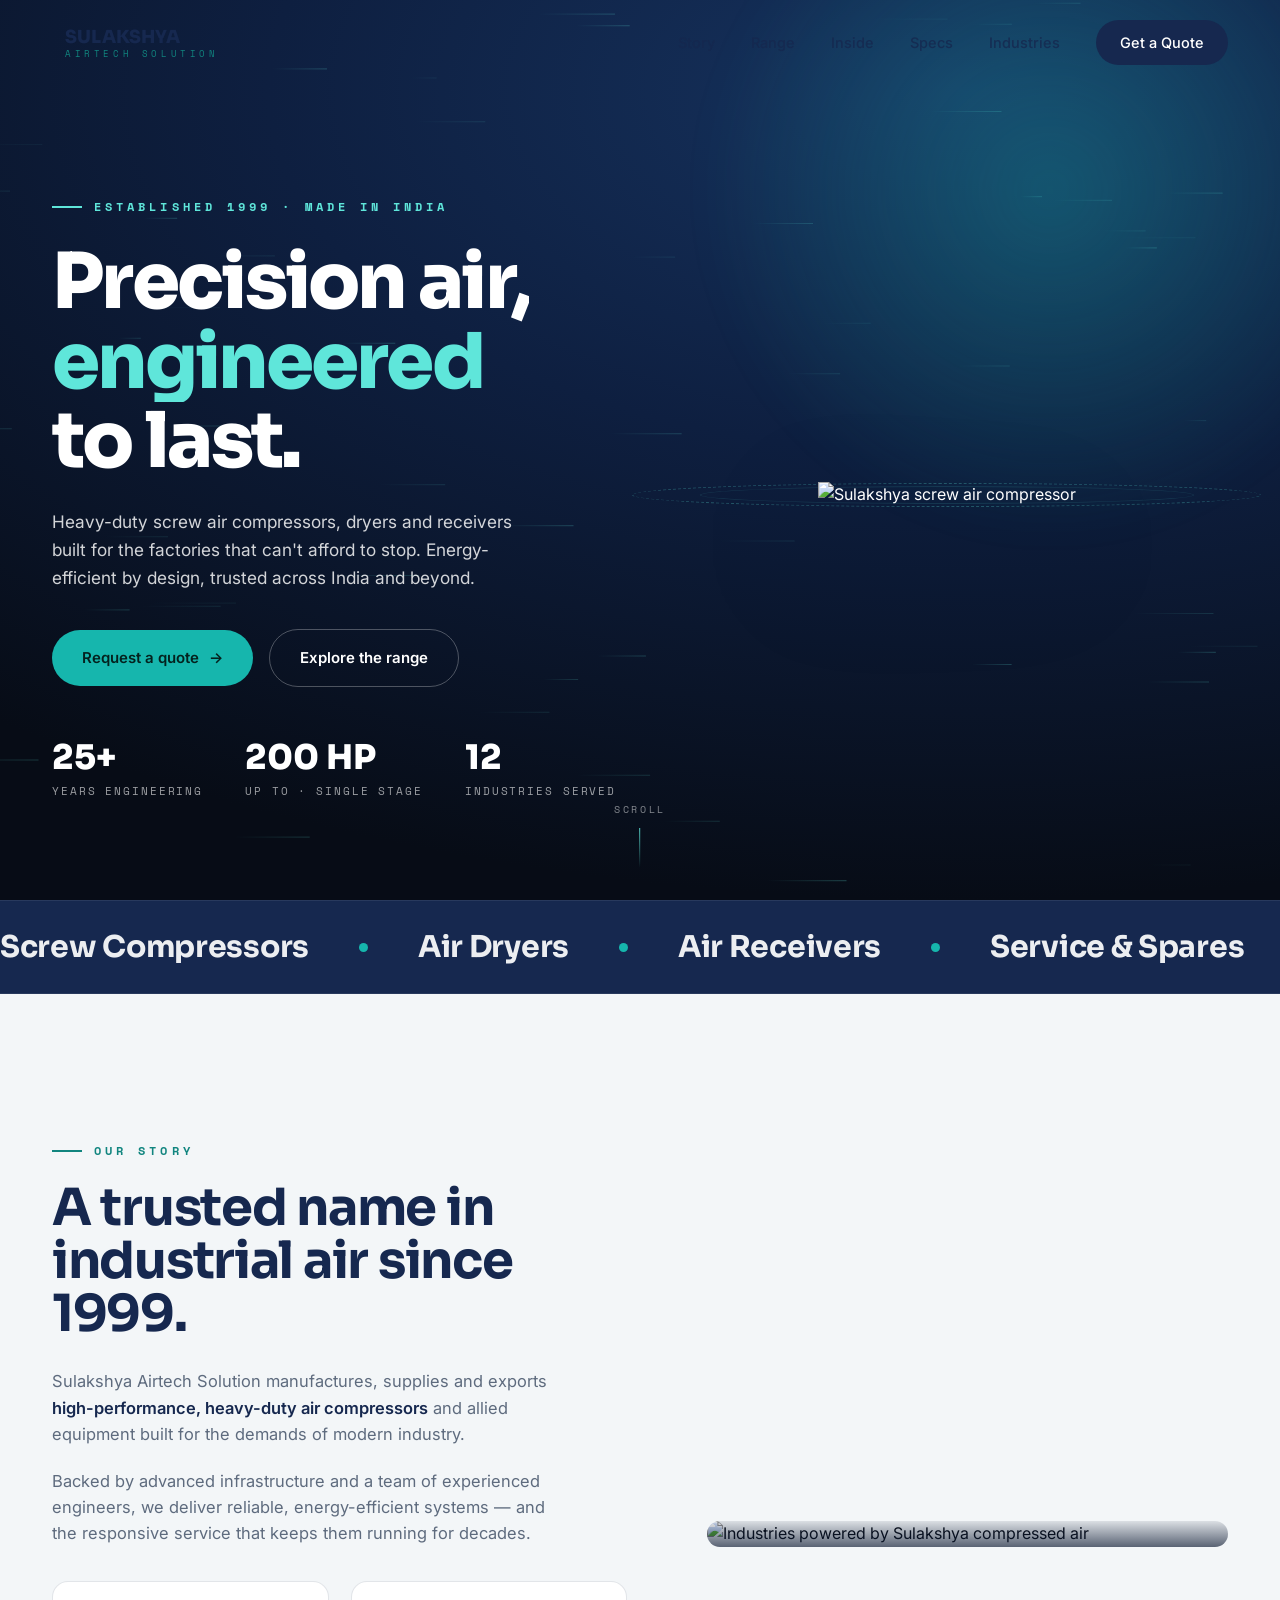
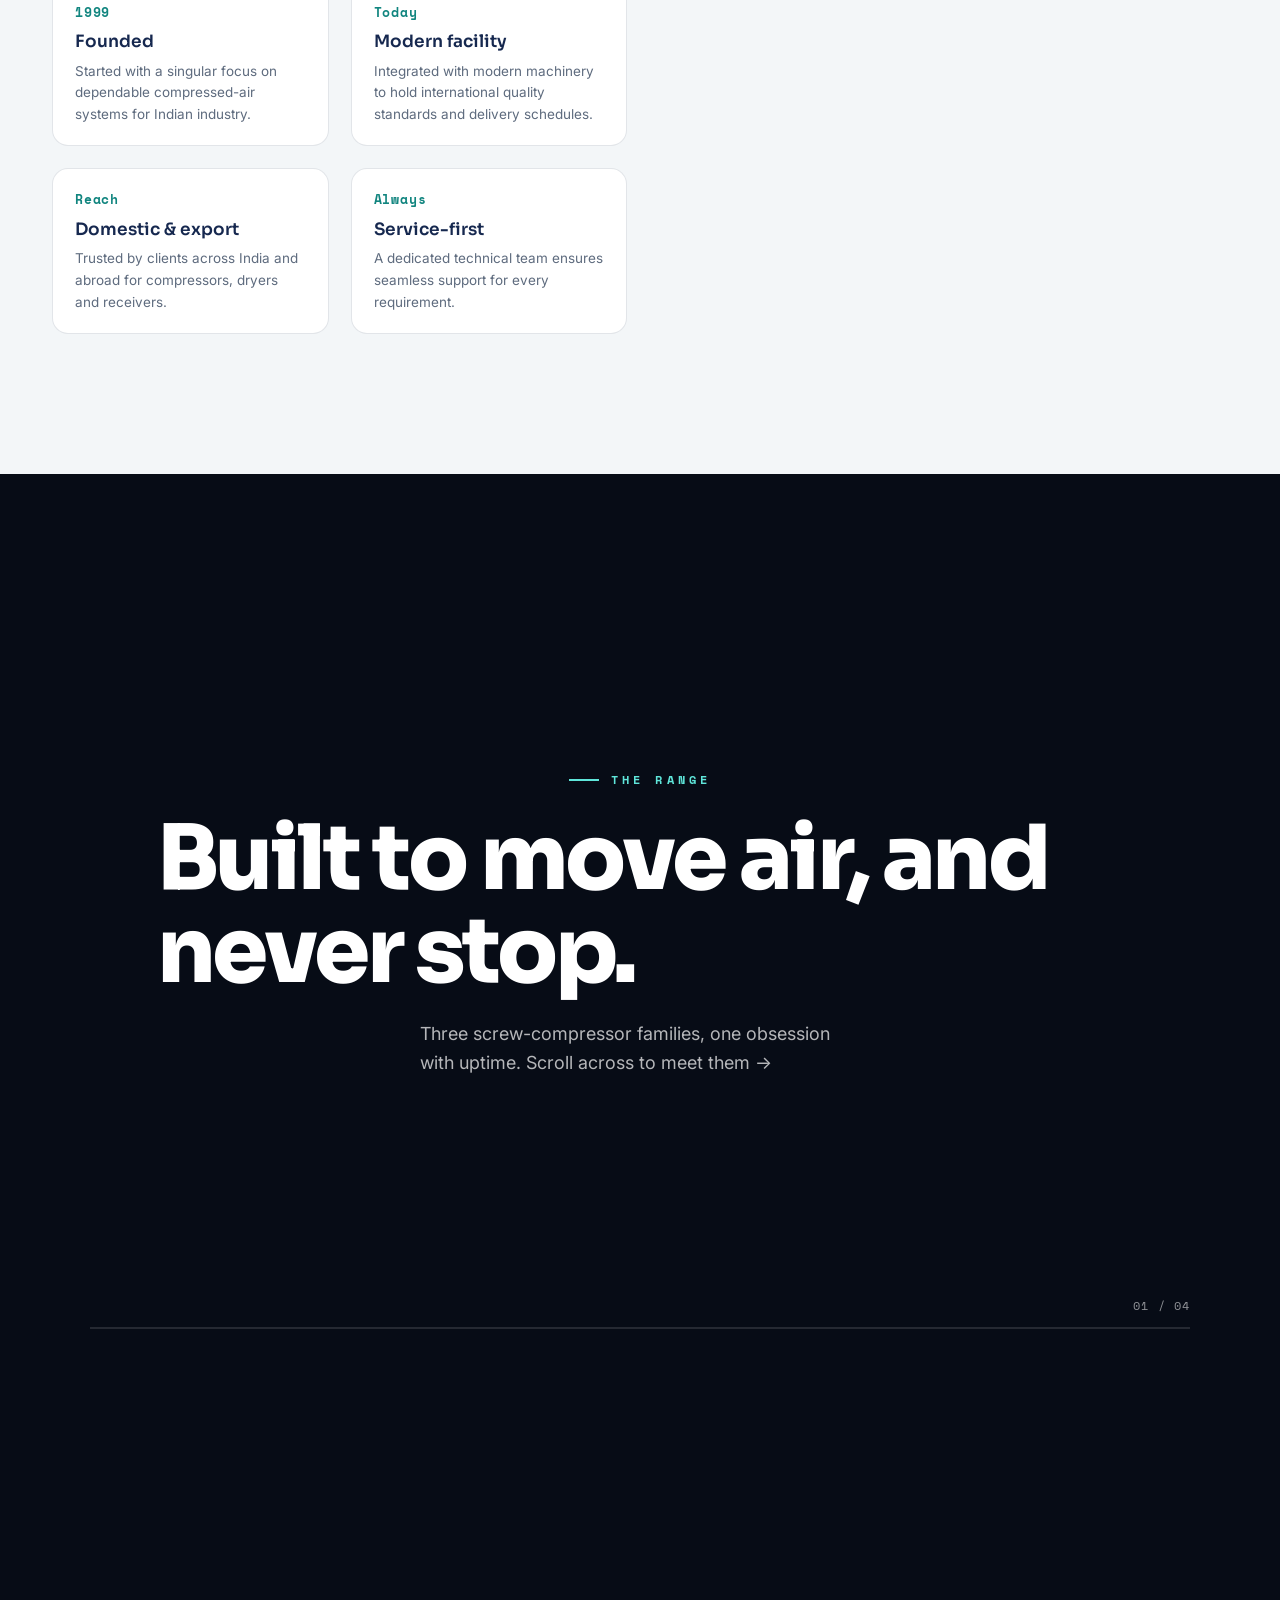
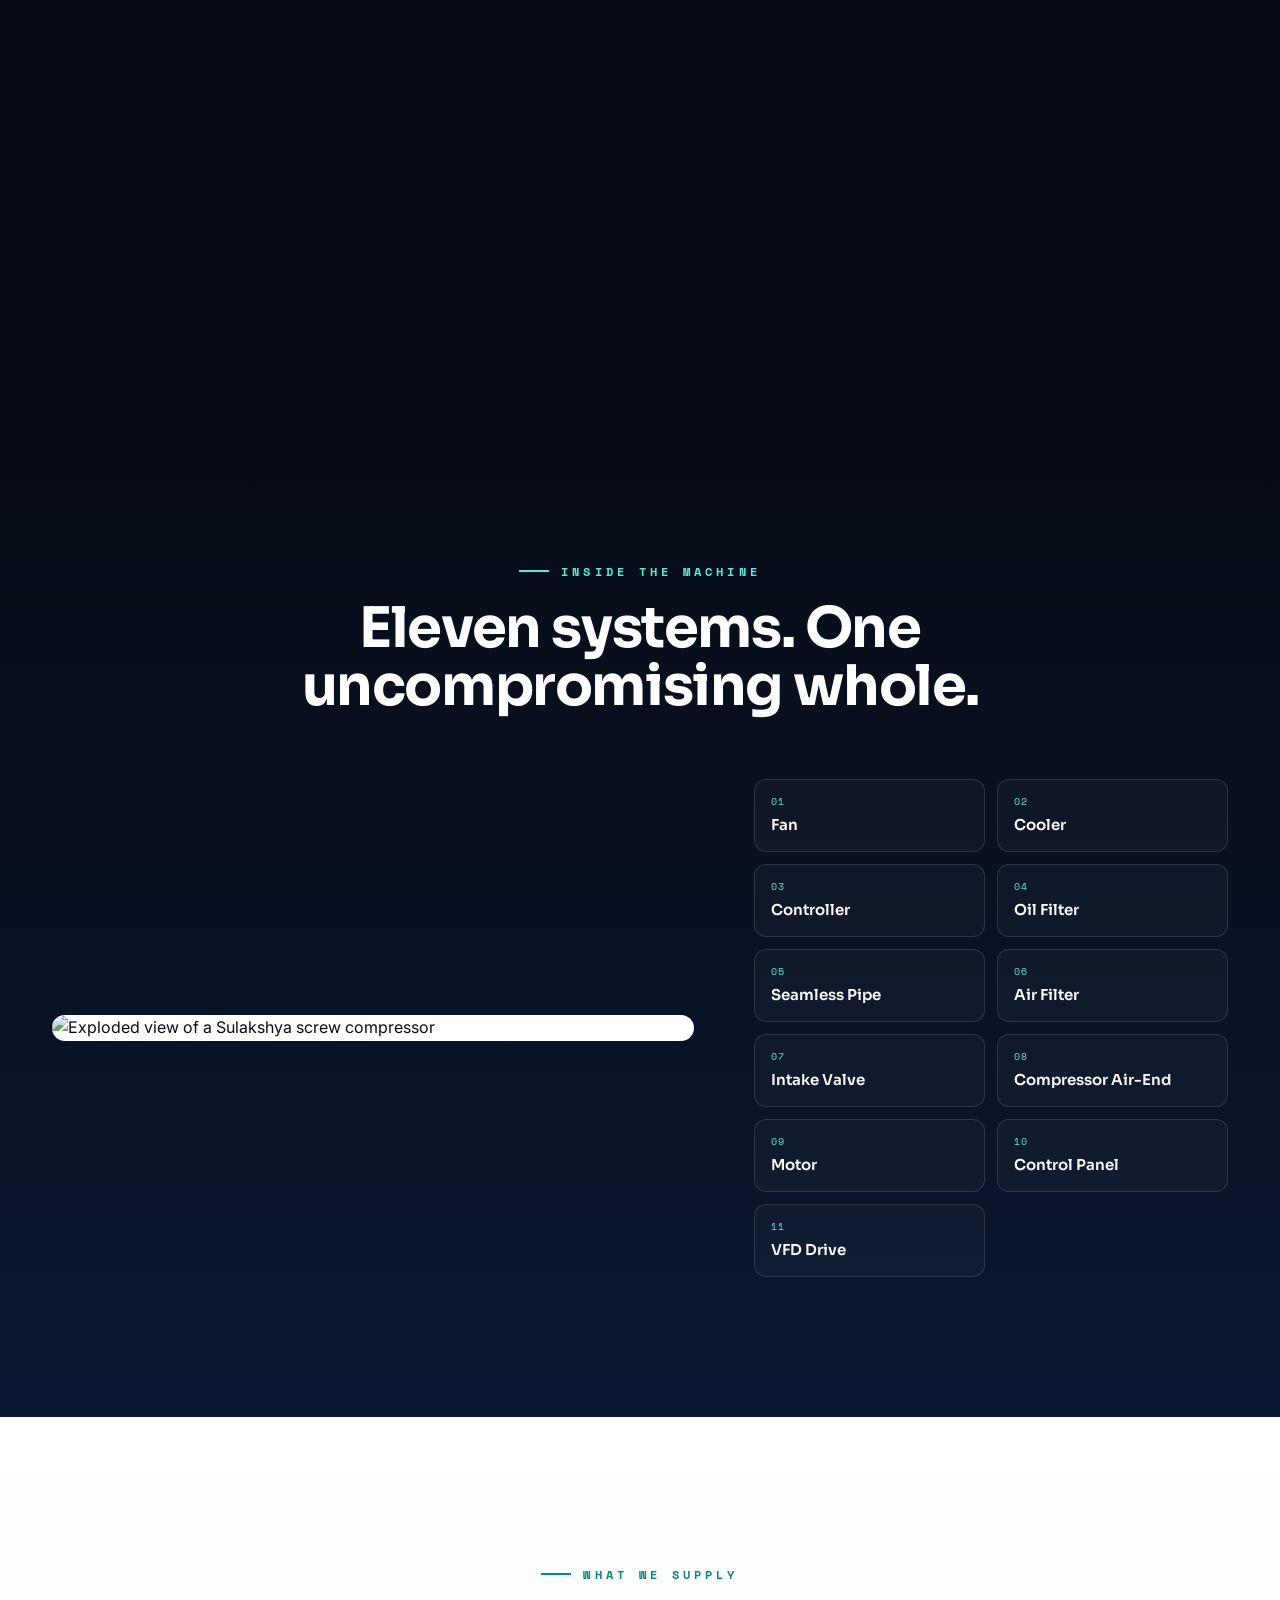
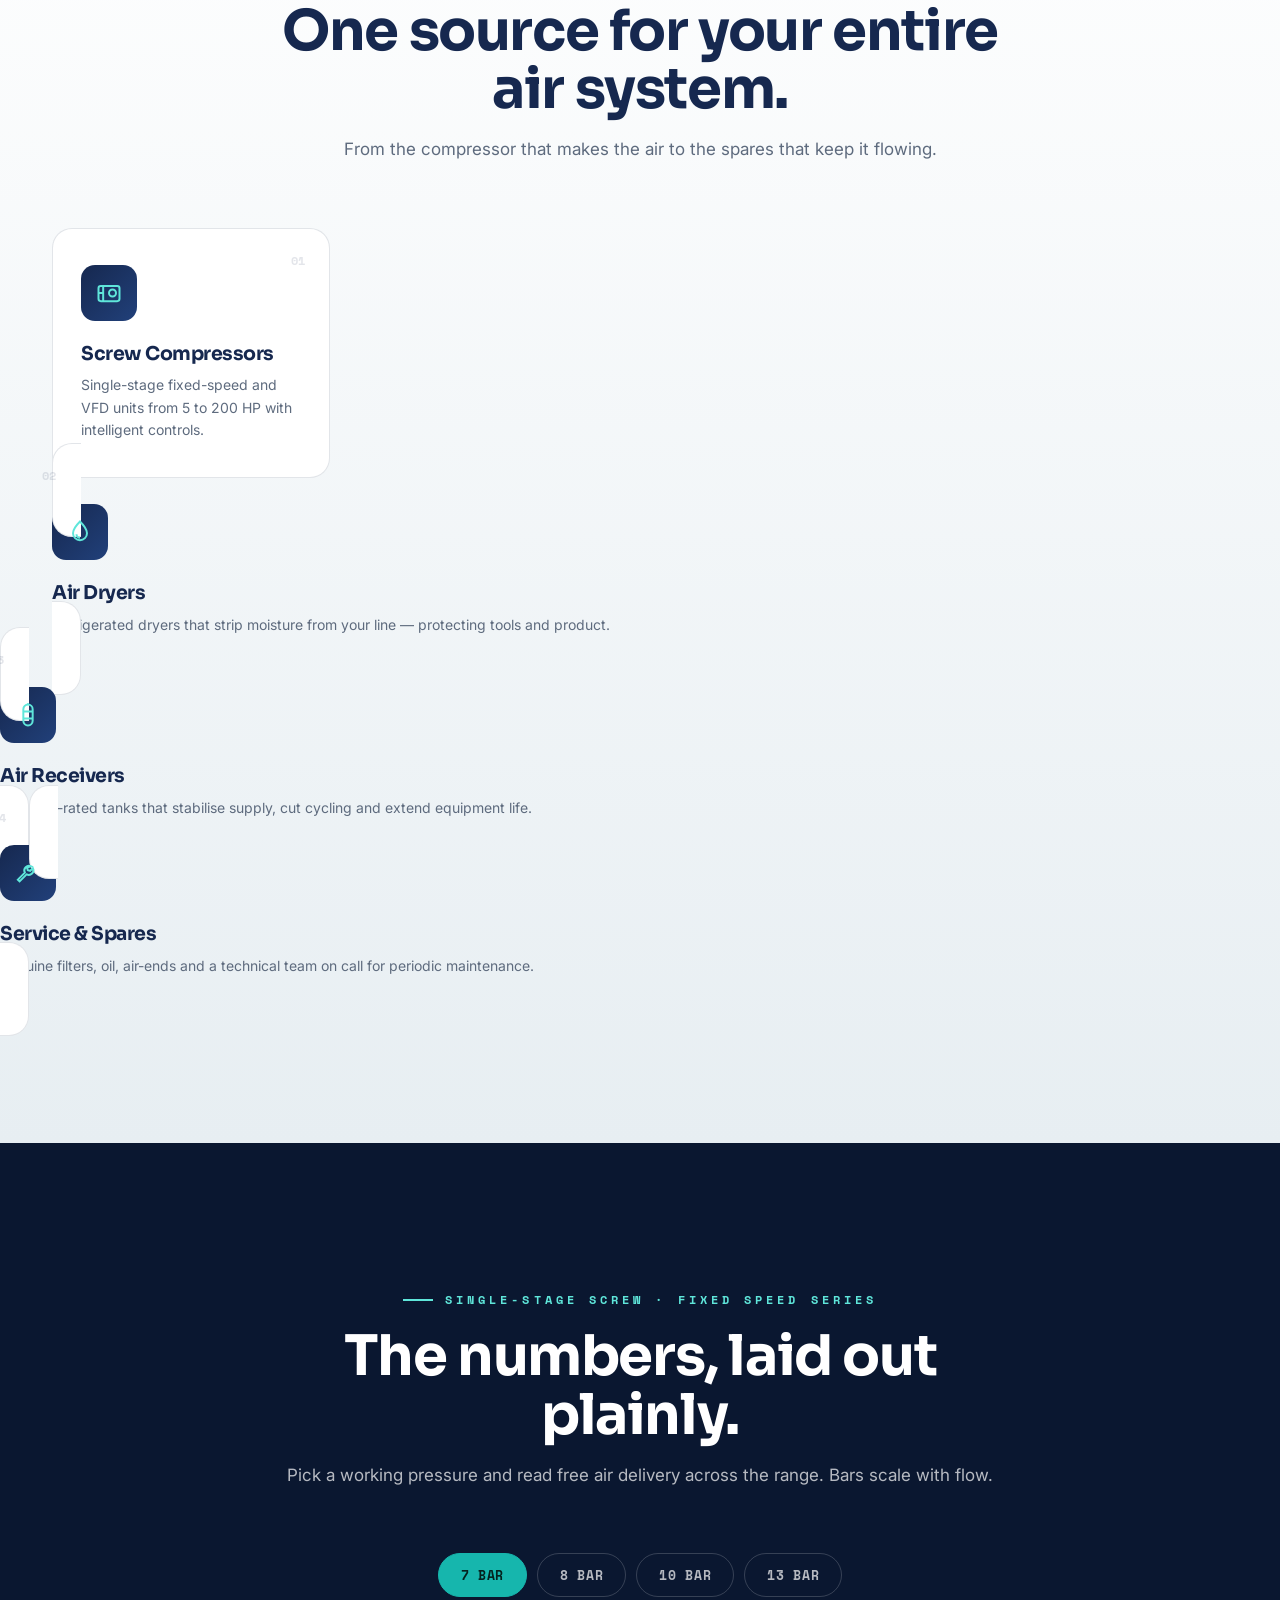
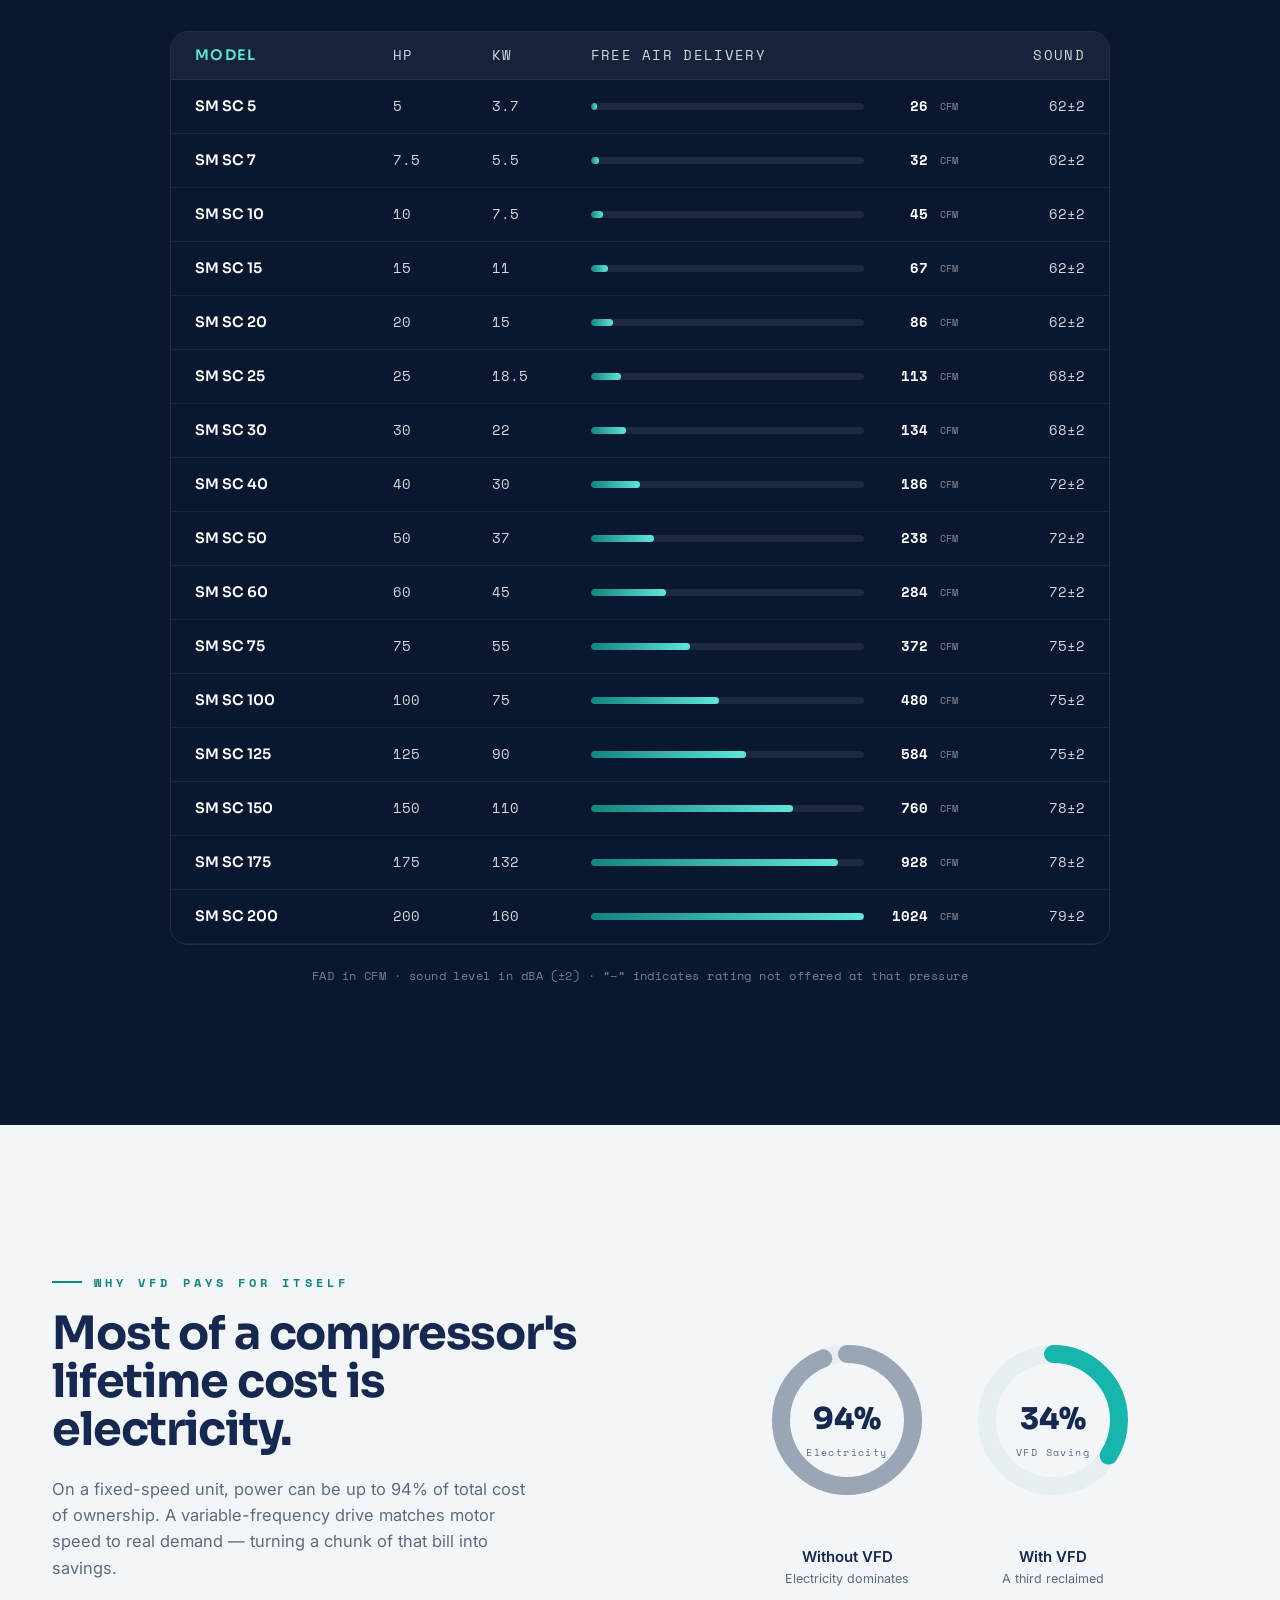
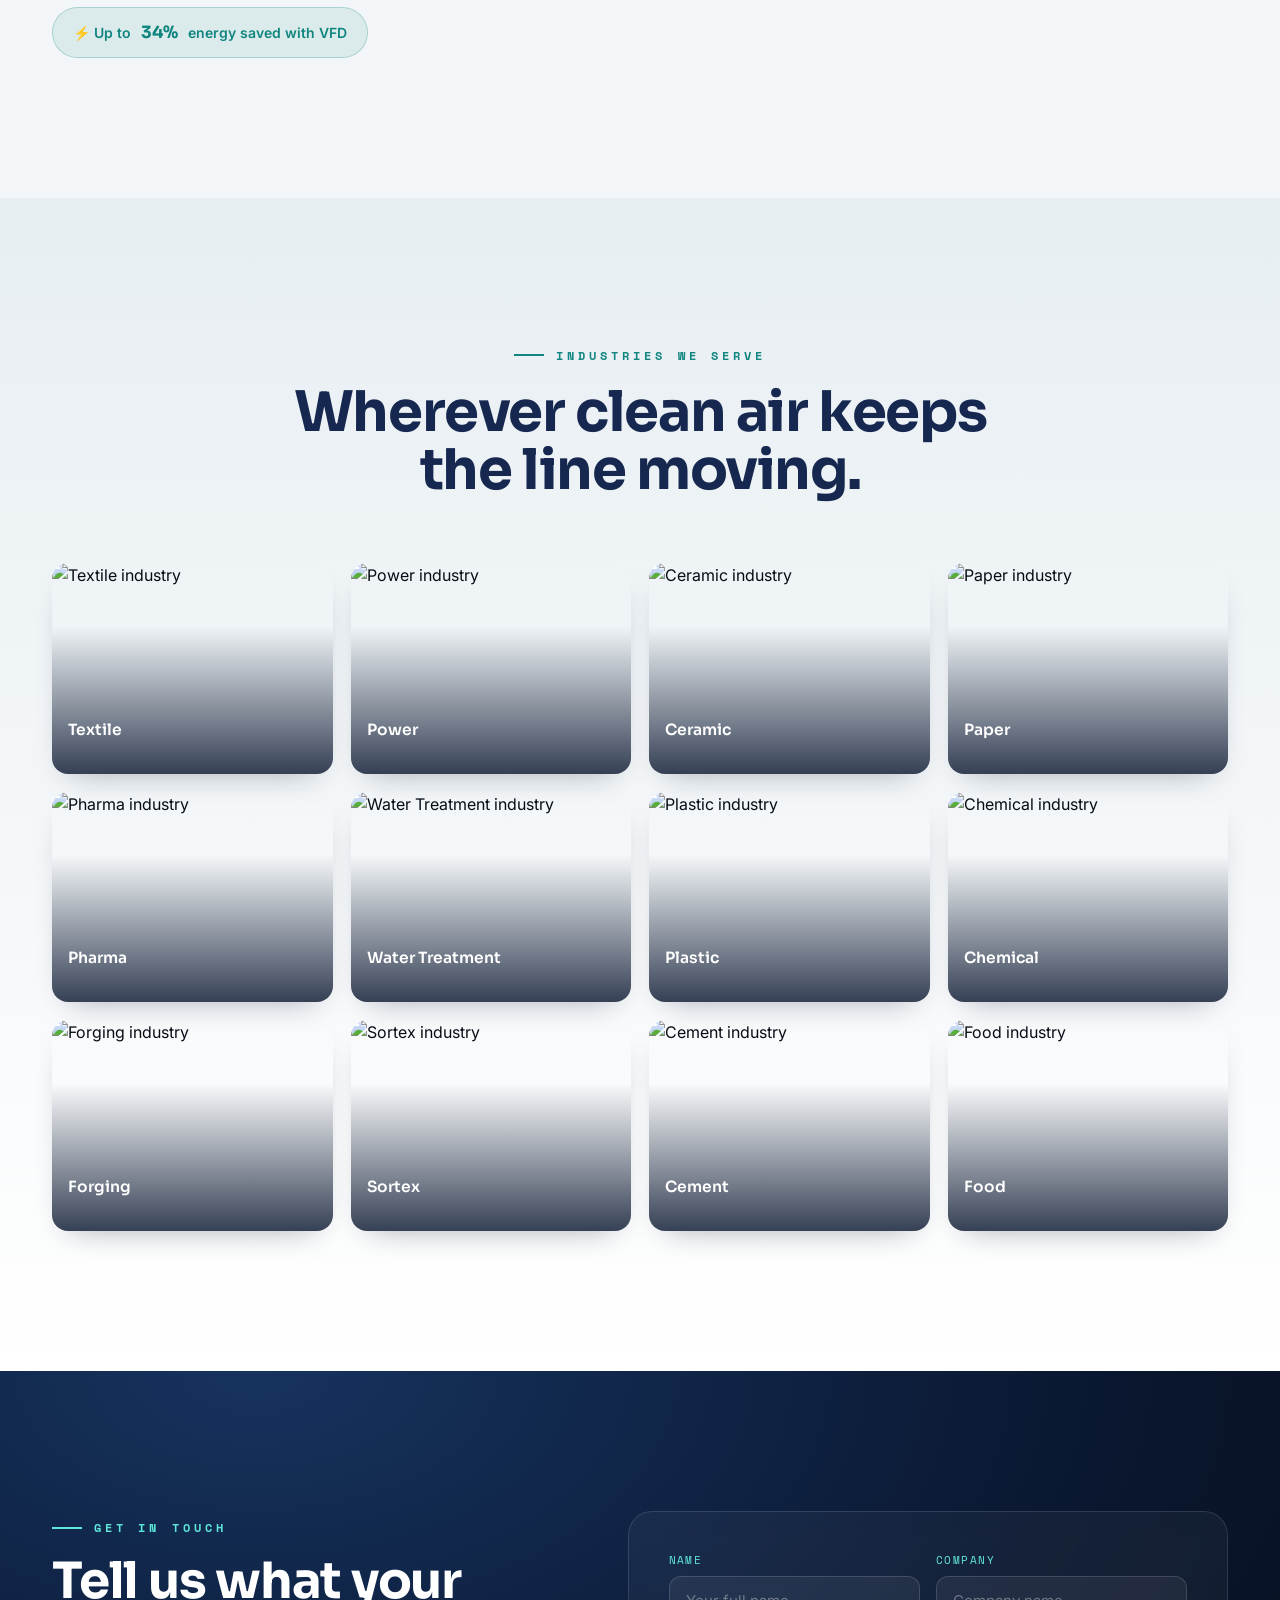
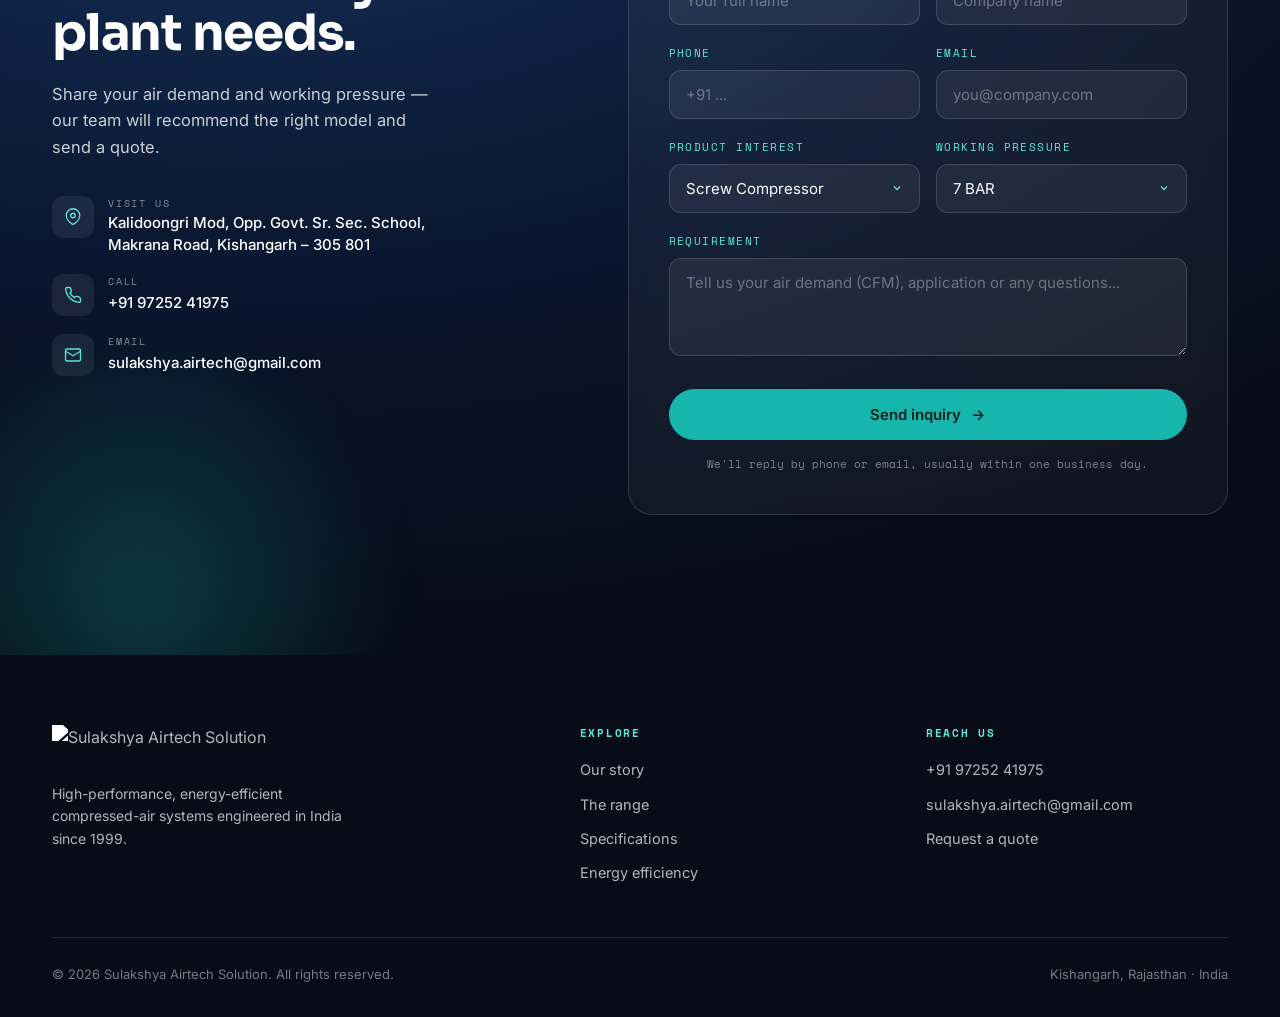
==== index.html @ 59eeef6e "Add files via upload" ====
<!DOCTYPE html>
<html lang="en">
<head>
<meta charset="UTF-8">
<meta name="viewport" content="width=device-width, initial-scale=1.0">
<title>Screw Air Compressors, Air Dryers & Receivers | Sulakshya Airtech Solution (Since 1999)</title>
<meta name="description" content="Heavy-duty screw air compressors, air dryers, air receivers, service & spares. Energy-efficient industrial air systems engineered in India since 1999.">
<link rel="icon" type="image/png" href="assets/favicon.png">
<link rel="preconnect" href="https://fonts.googleapis.com">
<link rel="preconnect" href="https://fonts.gstatic.com" crossorigin>
<link href="https://fonts.googleapis.com/css2?family=Sora:wght@400;500;600;700;800&family=Inter:wght@400;500;600&family=Space+Mono:wght@400;700&display=swap" rel="stylesheet">
<link rel="stylesheet" href="styles.css">
<meta name="keywords" content="screw air compressor, air dryer, air receiver, compressor service and spares, industrial air compressor manufacturer, VFD screw compressor, Kishangarh, Rajasthan, India">
<meta name="author" content="Sulakshya Airtech Solution">
<meta name="robots" content="index, follow">
<link rel="canonical" href="https://www.sulakshya.com/">
<meta property="og:type" content="website">
<meta property="og:site_name" content="Sulakshya Airtech Solution">
<meta property="og:title" content="Sulakshya Airtech Solution — Screw Compressors, Air Dryers & Receivers">
<meta property="og:description" content="Heavy-duty screw air compressors, air dryers, air receivers, service & spares. Energy-efficient industrial air systems engineered in India since 1999.">
<meta property="og:url" content="https://www.sulakshya.com/">
<meta property="og:image" content="https://www.sulakshya.com/assets/og-cover.jpg">
<meta name="twitter:card" content="summary_large_image">
<meta name="twitter:title" content="Sulakshya Airtech Solution — Screw Compressors, Air Dryers & Receivers">
<meta name="twitter:description" content="Energy-efficient industrial air systems engineered in India since 1999.">
<meta name="twitter:image" content="https://www.sulakshya.com/assets/og-cover.jpg">
<script type="application/ld+json">
{"@context":"https://schema.org","@graph":[
{"@type":"Organization","@id":"https://www.sulakshya.com/#org","name":"Sulakshya Airtech Solution","url":"https://www.sulakshya.com/","logo":"https://www.sulakshya.com/assets/logo-full.png","email":"sulakshya.airtech@gmail.com","telephone":"+91-97252-41975","foundingDate":"1999","areaServed":"IN"},
{"@type":"LocalBusiness","@id":"https://www.sulakshya.com/#local","name":"Sulakshya Airtech Solution","image":"https://www.sulakshya.com/assets/og-cover.jpg","url":"https://www.sulakshya.com/","telephone":"+91-97252-41975","email":"sulakshya.airtech@gmail.com","priceRange":"$$","address":{"@type":"PostalAddress","streetAddress":"Kalidoongri Mod, Opp. Govt. Sr. Sec. School, Makrana Road","addressLocality":"Kishangarh","addressRegion":"Rajasthan","postalCode":"305801","addressCountry":"IN"}},
{"@type":"WebSite","@id":"https://www.sulakshya.com/#site","url":"https://www.sulakshya.com/","name":"Sulakshya Airtech Solution","publisher":{"@id":"https://www.sulakshya.com/#org"}}
]}
</script>
</head>
<body>

<!-- LOADER -->
<div id="loader"><img src="assets/logo-full.png" alt="Sulakshya Airtech Solution"><div class="load-bar"><i></i></div></div>

<div class="progress" id="progress"></div>

<!-- NAV -->
<header class="nav" id="nav">
  <div class="wrap nav-inner">
    <a href="#top" class="brand" data-link aria-label="Sulakshya Airtech home">
      <img src="assets/logo-mark.png" alt="">
      <span class="txt">SULAKSHYA<span>AIRTECH&nbsp;SOLUTION</span></span>
    </a>
    <nav class="links" id="navLinks">
      <a data-link href="#story">Story</a>
      <a data-link href="#range">Range</a>
      <a data-link href="#anatomy">Inside</a>
      <a data-link href="#specs">Specs</a>
      <a data-link href="#industries">Industries</a>
      <a data-link href="#inquiry" class="nav-cta">Get a Quote</a>
    </nav>
    <button class="menu-btn" id="menuBtn" aria-label="Menu"><span></span><span></span><span></span></button>
  </div>
</header>

<!-- HERO -->
<section class="hero" id="top">
  <canvas id="airflow" aria-hidden="true"></canvas>
  <div class="hero-glow" aria-hidden="true"></div>
  <div class="wrap">
    <div class="hero-copy">
      <span class="eyebrow hero-eyebrow">Established 1999 · Made in India</span>
      <h1>
        <span class="kin d1"><span>Precision air,</span></span><br>
        <span class="kin d2"><span class="accent">engineered</span></span>
        <span class="kin d3"><span>to last.</span></span>
      </h1>
      <p class="lead reveal d4">Heavy-duty screw air compressors, dryers and receivers built for the factories that can't afford to stop. Energy-efficient by design, trusted across India and beyond.</p>
      <div class="hero-actions reveal d5">
        <a data-link href="#inquiry" class="btn btn-primary" id="magnet">Request a quote <span class="arr">→</span></a>
        <a data-link href="#range" class="btn btn-ghost">Explore the range</a>
      </div>
      <div class="hero-stats reveal d5">
        <div class="hstat"><div class="num" data-count="25" data-suffix="+">0</div><div class="lab">Years engineering</div></div>
        <div class="hstat"><div class="num" data-count="200" data-suffix=" HP">0</div><div class="lab">Up to · single stage</div></div>
        <div class="hstat"><div class="num" data-count="12" data-suffix="">0</div><div class="lab">Industries served</div></div>
      </div>
    </div>
    <div class="hero-unit" id="heroUnit">
      <div class="ring" aria-hidden="true"></div>
      <div class="ring2" aria-hidden="true"></div>
      <img src="assets/unit-hero.png" alt="Sulakshya screw air compressor">
    </div>
  </div>
  <div class="scroll-hint"><span>Scroll</span><span class="bar"></span></div>
</section>

<!-- MARQUEE -->
<div class="marquee" aria-hidden="true">
  <div class="marquee-track">
    <span>Screw Compressors</span><span>Air Dryers</span><span>Air Receivers</span><span>Service &amp; Spares</span><span>Energy Efficient</span>
    <span>Screw Compressors</span><span>Air Dryers</span><span>Air Receivers</span><span>Service &amp; Spares</span><span>Energy Efficient</span>
  </div>
</div>

<!-- STORY -->
<section class="section story" id="story">
  <div class="wrap story-grid">
    <div class="story-copy">
      <span class="eyebrow reveal">Our story</span>
      <h2 class="reveal d1">A trusted name in industrial air since 1999.</h2>
      <p class="reveal d2">Sulakshya Airtech Solution manufactures, supplies and exports <strong>high-performance, heavy-duty air compressors</strong> and allied equipment built for the demands of modern industry.</p>
      <p class="reveal d3">Backed by advanced infrastructure and a team of experienced engineers, we deliver reliable, energy-efficient systems — and the responsive service that keeps them running for decades.</p>
      <div class="timeline reveal d3">
        <div class="tl-item"><div class="yr">1999</div><h4>Founded</h4><p>Started with a singular focus on dependable compressed-air systems for Indian industry.</p></div>
        <div class="tl-item"><div class="yr">Today</div><h4>Modern facility</h4><p>Integrated with modern machinery to hold international quality standards and delivery schedules.</p></div>
        <div class="tl-item"><div class="yr">Reach</div><h4>Domestic &amp; export</h4><p>Trusted by clients across India and abroad for compressors, dryers and receivers.</p></div>
        <div class="tl-item"><div class="yr">Always</div><h4>Service-first</h4><p>A dedicated technical team ensures seamless support for every requirement.</p></div>
      </div>
    </div>
    <div class="heritage reveal d2">
      <img src="assets/banner.jpg" alt="Industries powered by Sulakshya compressed air">
      <div class="badge"><div class="y">1999</div><div class="t">Engineering trust, since</div></div>
    </div>
  </div>
</section>

<!-- HORIZONTAL SHOWCASE -->
<section class="showcase" id="range">
  <div class="showcase-sticky">
    <div class="showcase-track" id="track">
      <div class="panel panel-title">
        <span class="eyebrow">The range</span>
        <h2>Built to move air, and never stop.</h2>
        <p>Three screw-compressor families, one obsession with uptime. Scroll across to meet them →</p>
      </div>
      <div class="panel">
        <div class="panel-prod">
          <div class="ptxt">
            <div class="idx">01 — FIXED SPEED</div>
            <h3>SM SC Flagship</h3>
            <p>Our signature single-stage screw compressor. Intelligent controls, instantaneous operation, and fault logging for effortless maintenance.</p>
            <div class="specsmini">
              <div><div class="v">5–200</div><div class="k">HP range</div></div>
              <div><div class="v">13 BAR</div><div class="k">Max pressure</div></div>
              <div><div class="v">62 dBA</div><div class="k">From, quiet</div></div>
            </div>
          </div>
          <div class="pimg"><img src="assets/unit-hero.png" alt="Sulakshya SM SC flagship compressor"></div>
        </div>
      </div>
      <div class="panel">
        <div class="panel-prod">
          <div class="ptxt">
            <div class="idx">02 — VFD · TOUCHSCREEN</div>
            <h3>Variable Speed</h3>
            <p>A full-colour touchscreen controller and variable-frequency drive that match motor speed to real demand — turning energy waste into savings.</p>
            <div class="specsmini">
              <div><div class="v">34%</div><div class="k">Energy saved</div></div>
              <div><div class="v">Smart</div><div class="k">HMI controls</div></div>
              <div><div class="v">VFD</div><div class="k">Drive</div></div>
            </div>
          </div>
          <div class="pimg"><img src="assets/unit-blue.png" alt="Sulakshya VFD touchscreen compressor"></div>
        </div>
      </div>
      <div class="panel">
        <div class="panel-prod">
          <div class="ptxt">
            <div class="idx">03 — WORKHORSE</div>
            <h3>Continuous Duty</h3>
            <p>Password-protected against tampering, with full operational logging. Engineered for plants that run three shifts a day, every day.</p>
            <div class="specsmini">
              <div><div class="v">24/7</div><div class="k">Duty cycle</div></div>
              <div><div class="v">±2</div><div class="k">dBA accuracy</div></div>
              <div><div class="v">IP-rated</div><div class="k">Enclosure</div></div>
            </div>
          </div>
          <div class="pimg"><img src="assets/unit-cream.png" alt="Sulakshya continuous-duty compressor"></div>
        </div>
      </div>
    </div>
    <div class="showcase-count" id="scCount">01 / 04</div>
    <div class="showcase-rail"><i id="scRail"></i></div>
  </div>
</section>

<!-- ANATOMY -->
<section class="section anatomy" id="anatomy">
  <div class="wrap">
    <div class="sec-head">
      <span class="eyebrow center reveal">Inside the machine</span>
      <h2 class="reveal d1">Eleven systems. One uncompromising whole.</h2>
    </div>
    <div class="ana-grid">
      <div class="ana-img reveal"><img src="assets/cutaway.jpg" alt="Exploded view of a Sulakshya screw compressor"></div>
      <div class="ana-list" id="anaList"></div>
    </div>
  </div>
</section>

<!-- PRODUCT CATEGORIES -->
<section class="section cats" id="products">
  <div class="wrap">
    <div class="sec-head">
      <span class="eyebrow center reveal">What we supply</span>
      <h2 class="reveal d1">One source for your entire air system.</h2>
      <p class="reveal d2">From the compressor that makes the air to the spares that keep it flowing.</p>
    </div>
    <div class="cat-grid">
      <a href="screw-compressors.html" class="cat-card reveal d1"><span class="idx">01</span><div class="cat-ico"><svg viewBox="0 0 24 24"><rect x="3" y="6" width="18" height="13" rx="2"/><path d="M7 6v13M3 12h4"/><circle cx="15" cy="12" r="3"/></svg></div><h3>Screw Compressors</h3><p>Single-stage fixed-speed and VFD units from 5 to 200 HP with intelligent controls.</p></div></a>
      <a href="air-dryers.html" class="cat-card reveal d2"><span class="idx">02</span><div class="cat-ico"><svg viewBox="0 0 24 24"><path d="M12 3c4 4 6 7 6 10a6 6 0 1 1-12 0c0-3 2-6 6-10Z"/><path d="M9 14a3 3 0 0 0 3 3"/></svg></div><h3>Air Dryers</h3><p>Refrigerated dryers that strip moisture from your line — protecting tools and product.</p></div></a>
      <a href="air-receivers.html" class="cat-card reveal d3"><span class="idx">03</span><div class="cat-ico"><svg viewBox="0 0 24 24"><rect x="8" y="3" width="8" height="18" rx="4"/><path d="M12 3v-1M8 9h8M8 15h8"/></svg></div><h3>Air Receivers</h3><p>Pressure-rated tanks that stabilise supply, cut cycling and extend equipment life.</p></div></a>
      <a href="service-spares.html" class="cat-card reveal d4"><span class="idx">04</span><div class="cat-ico"><svg viewBox="0 0 24 24"><path d="M14.7 6.3a4 4 0 0 0-5.4 5.4l-6 6 1.5 1.5 6-6a4 4 0 0 0 5.4-5.4l-2.3 2.3-2.1-.6-.6-2.1Z"/></svg></div><h3>Service &amp; Spares</h3><p>Genuine filters, oil, air-ends and a technical team on call for periodic maintenance.</p></div></a>
    </div>
  </div>
</section>

<!-- SPECS -->
<section class="section specs" id="specs">
  <div class="wrap">
    <div class="sec-head">
      <span class="eyebrow center reveal">Single-stage screw · fixed speed series</span>
      <h2 class="reveal d1">The numbers, laid out plainly.</h2>
      <p class="reveal d2">Pick a working pressure and read free air delivery across the range. Bars scale with flow.</p>
    </div>
    <div class="spec-tabs reveal d2">
      <button class="spec-tab active" data-bar="b7">7 BAR</button>
      <button class="spec-tab" data-bar="b8">8 BAR</button>
      <button class="spec-tab" data-bar="b10">10 BAR</button>
      <button class="spec-tab" data-bar="b13">13 BAR</button>
    </div>
    <div class="spec-table reveal d3" id="specTable">
      <div class="spec-row head"><div class="model">Model</div><div class="cell">HP</div><div class="cell kw">kW</div><div class="cell">Free Air Delivery</div><div class="cell" style="text-align:right">Sound</div></div>
    </div>
    <p class="spec-note">FAD in CFM · sound level in dBA (±2) · “–” indicates rating not offered at that pressure</p>
  </div>
</section>

<!-- EFFICIENCY -->
<section class="section energy" id="energy">
  <div class="wrap energy-grid">
    <div class="energy-copy">
      <span class="eyebrow reveal">Why VFD pays for itself</span>
      <h2 class="reveal d1">Most of a compressor's lifetime cost is electricity.</h2>
      <p class="reveal d2">On a fixed-speed unit, power can be up to 94% of total cost of ownership. A variable-frequency drive matches motor speed to real demand — turning a chunk of that bill into savings.</p>
      <div class="save-badge reveal d3">⚡ Up to <b>34%</b> energy saved with VFD</div>
    </div>
    <div class="donut-wrap reveal d2">
      <div class="donut">
        <svg width="170" height="170" viewBox="0 0 170 170"><circle class="ring-bg" cx="85" cy="85" r="66"/><circle class="ring-fg" cx="85" cy="85" r="66" stroke="#9aa6b5" data-pct="94" data-circ="414.7"/></svg>
        <div class="center-num" data-count="94" data-suffix="%">0<small>Electricity</small></div>
        <div class="cap">Without VFD<span>Electricity dominates</span></div>
      </div>
      <div class="donut">
        <svg width="170" height="170" viewBox="0 0 170 170"><circle class="ring-bg" cx="85" cy="85" r="66"/><circle class="ring-fg" cx="85" cy="85" r="66" stroke="#16B6AD" data-pct="34" data-circ="414.7"/></svg>
        <div class="center-num" data-count="34" data-suffix="%">0<small>VFD Saving</small></div>
        <div class="cap">With VFD<span>A third reclaimed</span></div>
      </div>
    </div>
  </div>
</section>

<!-- INDUSTRIES -->
<section class="section industries" id="industries">
  <div class="wrap">
    <div class="sec-head">
      <span class="eyebrow center reveal">Industries we serve</span>
      <h2 class="reveal d1">Wherever clean air keeps the line moving.</h2>
    </div>
    <div class="ind-grid" id="indGrid"></div>
  </div>
</section>

<!-- INQUIRY -->
<section class="section inquiry" id="inquiry">
  <div class="inq-glow" aria-hidden="true"></div>
  <div class="wrap inq-grid">
    <div class="inq-left">
      <span class="eyebrow reveal">Get in touch</span>
      <h2 class="reveal d1">Tell us what your plant needs.</h2>
      <p class="reveal d2">Share your air demand and working pressure — our team will recommend the right model and send a quote.</p>
      <div class="inq-contact reveal d3">
        <div class="inq-c-item"><div class="ic"><svg viewBox="0 0 24 24"><path d="M21 10c0 7-9 12-9 12s-9-5-9-12a9 9 0 0 1 18 0Z"/><circle cx="12" cy="10" r="3"/></svg></div><div><div class="lab">Visit us</div><div class="val">Kalidoongri Mod, Opp. Govt. Sr. Sec. School,<br>Makrana Road, Kishangarh – 305 801</div></div></div>
        <div class="inq-c-item"><div class="ic"><svg viewBox="0 0 24 24"><path d="M22 16.9v3a2 2 0 0 1-2.2 2 19.8 19.8 0 0 1-8.6-3 19.5 19.5 0 0 1-6-6 19.8 19.8 0 0 1-3-8.6A2 2 0 0 1 4.1 2h3a2 2 0 0 1 2 1.7c.1.9.3 1.8.6 2.6a2 2 0 0 1-.5 2.1L8 9.6a16 16 0 0 0 6 6l1.2-1.2a2 2 0 0 1 2.1-.5c.8.3 1.7.5 2.6.6a2 2 0 0 1 1.7 2Z"/></svg></div><div><div class="lab">Call</div><a href="tel:+919725241975" class="val">+91 97252 41975</a></div></div>
        <div class="inq-c-item"><div class="ic"><svg viewBox="0 0 24 24"><rect x="2" y="4" width="20" height="16" rx="2"/><path d="m2 7 10 6 10-6"/></svg></div><div><div class="lab">Email</div><a href="mailto:sulakshya.airtech@gmail.com" class="val">sulakshya.airtech@gmail.com</a></div></div>
      </div>
    </div>
    <div class="form-card reveal d2">
      <form id="inqForm" novalidate>
        <div class="frow">
          <div class="field"><label>Name</label><input type="text" name="name" placeholder="Your full name"><div class="msg">Please enter your name</div></div>
          <div class="field"><label>Company</label><input type="text" name="company" placeholder="Company name"></div>
        </div>
        <div class="frow">
          <div class="field"><label>Phone</label><input type="tel" name="phone" placeholder="+91 ..."><div class="msg">Please enter a phone number</div></div>
          <div class="field"><label>Email</label><input type="email" name="email" placeholder="you@company.com"><div class="msg">Please enter a valid email</div></div>
        </div>
        <div class="frow">
          <div class="field"><label>Product interest</label><select name="product"><option>Screw Compressor</option><option>Air Dryer</option><option>Air Receiver</option><option>Service &amp; Spares</option><option>Not sure — advise me</option></select></div>
          <div class="field"><label>Working pressure</label><select name="pressure"><option>7 BAR</option><option>8 BAR</option><option>10 BAR</option><option>13 BAR</option><option>Other</option></select></div>
        </div>
        <div class="field"><label>Requirement</label><textarea name="message" placeholder="Tell us your air demand (CFM), application or any questions..."></textarea></div>
        <button type="submit" class="btn btn-primary">Send inquiry <span class="arr">→</span></button>
        <p class="form-note">We'll reply by phone or email, usually within one business day.</p>
      </form>
      <div class="form-success" id="formSuccess">
        <div class="check"><svg viewBox="0 0 24 24"><path d="M5 13l4 4L19 7"/></svg></div>
        <h3>Inquiry sent</h3>
        <p>Thanks — your details are on their way. Prefer to talk now? Call +91 97252 41975.</p>
        <button class="btn btn-ghost" id="resetForm">Send another</button>
      </div>
    </div>
  </div>
</section>

<!-- FOOTER -->
<footer>
  <div class="wrap">
    <div class="foot-grid">
      <div class="foot-brand">
        <img src="assets/logo-full.png" alt="Sulakshya Airtech Solution">
        <p>High-performance, energy-efficient compressed-air systems engineered in India since 1999.</p>
      </div>
      <div class="foot-col"><h5>Explore</h5><a data-link href="#story">Our story</a><a data-link href="#range">The range</a><a data-link href="#specs">Specifications</a><a data-link href="#energy">Energy efficiency</a></div>
      <div class="foot-col"><h5>Reach us</h5><a href="tel:+919725241975">+91 97252 41975</a><a href="mailto:sulakshya.airtech@gmail.com">sulakshya.airtech@gmail.com</a><a data-link href="#inquiry">Request a quote</a></div>
    </div>
    <div class="foot-bottom"><span>© <span id="yr"></span> Sulakshya Airtech Solution. All rights reserved.</span><span>Kishangarh, Rajasthan · India</span></div>
  </div>
</footer>

<script src="main.js" defer></script>
</body>
</html>
---- styles.css ----
:root{
  --navy:#16284F; --navy-deep:#0A1730; --ink:#070C16;
  --teal:#11857F; --teal-bright:#16B6AD; --aqua:#5FE6DA;
  --red:#E23B2E; --paper:#F3F6F8; --paper-2:#E7EEF2;
  --white:#fff; --muted:#5E6B7E;
  --line:rgba(22,40,79,.12);
  --shadow:0 40px 80px -30px rgba(10,23,48,.45);
  --display:'Sora',sans-serif; --body:'Inter',sans-serif; --mono:'Space Mono',monospace;
  --ease:cubic-bezier(.16,1,.3,1);
}
*{margin:0;padding:0;box-sizing:border-box}
html{scroll-behavior:smooth;-webkit-text-size-adjust:100%}
body{font-family:var(--body);color:var(--ink);background:var(--paper);line-height:1.6;overflow-x:hidden;-webkit-font-smoothing:antialiased}
::selection{background:var(--teal);color:#fff}
a{color:inherit;text-decoration:none}
img{max-width:100%;display:block}
.wrap{max-width:1240px;margin:0 auto;padding:0 32px}
.eyebrow{font-family:var(--mono);font-size:12px;letter-spacing:.34em;text-transform:uppercase;color:var(--teal);font-weight:700;display:inline-flex;align-items:center;gap:12px}
.eyebrow::before{content:"";width:30px;height:2px;background:currentColor;display:inline-block}
.eyebrow.center{justify-content:center}
h1,h2,h3{font-family:var(--display);font-weight:700;line-height:1.04;letter-spacing:-.025em;color:var(--navy)}
.section{padding:140px 0;position:relative}

/* kinetic words */
.kin{display:inline-block;overflow:hidden;vertical-align:top}
.kin>span{display:inline-block;transform:translateY(110%);transition:transform 1s var(--ease)}
.kin.in>span{transform:translateY(0)}
.kin.d1>span{transition-delay:.05s}.kin.d2>span{transition-delay:.13s}.kin.d3>span{transition-delay:.21s}
.kin.d4>span{transition-delay:.29s}.kin.d5>span{transition-delay:.37s}.kin.d6>span{transition-delay:.45s}

/* reveal */
.reveal{opacity:0;transform:translateY(40px);transition:opacity 1s var(--ease),transform 1s var(--ease)}
.reveal.in{opacity:1;transform:none}
.reveal.d1{transition-delay:.1s}.reveal.d2{transition-delay:.2s}.reveal.d3{transition-delay:.3s}
.reveal.d4{transition-delay:.4s}.reveal.d5{transition-delay:.5s}
.fade{opacity:0;transition:opacity 1.1s var(--ease)} .fade.in{opacity:1}

/* ---------- loader ---------- */
#loader{position:fixed;inset:0;z-index:1000;background:var(--ink);display:flex;align-items:center;justify-content:center;flex-direction:column;gap:26px;transition:opacity .8s var(--ease),visibility .8s}
#loader.done{opacity:0;visibility:hidden}
#loader img{width:min(280px,60vw);filter:brightness(0) invert(1);opacity:0;animation:logoIn 1.1s var(--ease) .15s forwards}
#loader.tealize img{filter:none}
@keyframes logoIn{0%{opacity:0;transform:translateY(18px) scale(.96)}100%{opacity:1;transform:none}}
.load-bar{width:min(220px,50vw);height:2px;background:rgba(255,255,255,.14);overflow:hidden;border-radius:2px}
.load-bar i{display:block;height:100%;width:0;background:linear-gradient(90deg,var(--teal),var(--aqua));animation:loadFill 1.4s var(--ease) .2s forwards}
@keyframes loadFill{to{width:100%}}

/* ---------- nav ---------- */
header.nav{position:fixed;top:0;left:0;right:0;z-index:100;padding:20px 0;transition:background .5s var(--ease),padding .5s var(--ease),box-shadow .5s}
header.nav.scrolled{background:rgba(243,246,248,.78);backdrop-filter:blur(16px) saturate(1.2);padding:13px 0;box-shadow:0 1px 0 var(--line)}
.nav-inner{display:flex;align-items:center;justify-content:space-between}
.brand{display:flex;align-items:center;gap:13px}
.brand img{height:38px;width:auto}
.brand .txt{font-family:var(--display);font-weight:800;font-size:18px;letter-spacing:.01em;color:var(--navy);line-height:1}
.brand .txt span{display:block;font-family:var(--mono);font-weight:400;font-size:9px;letter-spacing:.4em;color:var(--teal);margin-top:3px}
nav.links{display:flex;gap:36px;align-items:center}
nav.links a{font-size:14.5px;font-weight:500;color:var(--navy);opacity:.8;position:relative;transition:opacity .3s;cursor:pointer}
nav.links a::after{content:"";position:absolute;left:0;bottom:-6px;height:2px;width:0;background:var(--teal);transition:width .4s var(--ease)}
nav.links a:hover{opacity:1}nav.links a:hover::after{width:100%}
.nav-cta{background:var(--navy);color:#fff!important;padding:11px 24px;border-radius:100px;font-weight:600;opacity:1!important;transition:transform .35s var(--ease),box-shadow .35s}
.nav-cta::after{display:none}
.nav-cta:hover{transform:translateY(-2px);box-shadow:0 14px 28px -10px rgba(10,23,48,.5)}
.menu-btn{display:none;background:none;border:none;cursor:pointer;flex-direction:column;gap:5px;padding:8px}
.menu-btn span{width:24px;height:2px;background:var(--navy);display:block;transition:.3s}

/* ---------- hero ---------- */
.hero{position:relative;min-height:100vh;background:radial-gradient(120% 90% at 75% 10%,#16335f 0%,#0E1F40 45%,#070C16 100%);color:#fff;overflow:hidden;display:flex;align-items:center}
#airflow{position:absolute;inset:0;width:100%;height:100%;opacity:.6;pointer-events:none}
.hero-glow{position:absolute;width:820px;height:820px;border-radius:50%;background:radial-gradient(circle,rgba(23,182,174,.30),transparent 60%);top:-220px;right:-180px;filter:blur(18px);pointer-events:none;animation:floatGlow 16s ease-in-out infinite alternate}
@keyframes floatGlow{to{transform:translate(-70px,90px) scale(1.14)}}
.hero .wrap{position:relative;z-index:3;display:grid;grid-template-columns:1.02fr .98fr;gap:30px;align-items:center;width:100%;padding-top:90px}
.hero-eyebrow{color:var(--aqua)}
.hero h1{color:#fff;font-size:clamp(42px,6vw,84px);font-weight:800;margin:26px 0 26px;letter-spacing:-.035em}
.hero h1 .accent{color:var(--aqua)}
.hero p.lead{font-size:clamp(16px,1.35vw,19px);color:rgba(255,255,255,.82);max-width:480px;margin-bottom:38px}
.hero-actions{display:flex;gap:16px;flex-wrap:wrap;align-items:center}
.btn{display:inline-flex;align-items:center;gap:10px;font-weight:600;font-size:15px;padding:16px 30px;border-radius:100px;cursor:pointer;border:none;transition:transform .4s var(--ease),box-shadow .4s var(--ease),background .3s;font-family:var(--body)}
.btn-primary{background:var(--teal-bright);color:#04221e}
.btn-primary:hover{transform:translateY(-3px);box-shadow:0 20px 40px -14px rgba(23,182,174,.6)}
.btn-ghost{background:transparent;color:#fff;border:1.5px solid rgba(255,255,255,.28)}
.btn-ghost:hover{border-color:#fff;transform:translateY(-3px)}
.btn .arr{transition:transform .4s var(--ease)}.btn:hover .arr{transform:translateX(5px)}
.hero-stats{display:flex;gap:42px;margin-top:54px;flex-wrap:wrap}
.hstat .num{font-family:var(--display);font-weight:800;font-size:34px;color:#fff;line-height:1}
.hstat .lab{font-family:var(--mono);font-size:10.5px;letter-spacing:.18em;text-transform:uppercase;color:rgba(255,255,255,.6);margin-top:8px}
.hero-unit{position:relative;display:flex;justify-content:center;will-change:transform}
.hero-unit .ring{position:absolute;inset:2% -6%;border:1px dashed rgba(95,230,218,.28);border-radius:50%;animation:spin 50s linear infinite}
.hero-unit .ring2{position:absolute;inset:14% 6%;border:1px solid rgba(95,230,218,.12);border-radius:50%;animation:spin 70s linear infinite reverse}
@keyframes spin{to{transform:rotate(360deg)}}
.hero-unit img{position:relative;z-index:2;filter:drop-shadow(0 50px 60px rgba(0,0,0,.55));opacity:0;animation:unitIn 1.4s var(--ease) .5s forwards}
@keyframes unitIn{0%{opacity:0;transform:translateY(50px) scale(.92)}100%{opacity:1;transform:none}}
.scroll-hint{position:absolute;bottom:32px;left:50%;transform:translateX(-50%);z-index:4;font-family:var(--mono);font-size:10px;letter-spacing:.26em;color:rgba(255,255,255,.5);text-transform:uppercase;display:flex;flex-direction:column;align-items:center;gap:10px}
.scroll-hint .bar{width:1px;height:40px;background:linear-gradient(rgba(95,230,218,.9),transparent);animation:drop 1.9s ease-in-out infinite}
@keyframes drop{0%{transform:scaleY(0);transform-origin:top}50%{transform:scaleY(1);transform-origin:top}50.1%{transform-origin:bottom}100%{transform:scaleY(0);transform-origin:bottom}}

/* ---------- marquee ---------- */
.marquee{background:var(--navy);color:#fff;padding:22px 0;overflow:hidden;border-top:1px solid rgba(255,255,255,.08);border-bottom:1px solid rgba(255,255,255,.08)}
.marquee-track{display:flex;gap:50px;width:max-content;animation:scrollX 26s linear infinite}
.marquee:hover .marquee-track{animation-play-state:paused}
.marquee span{font-family:var(--display);font-weight:700;font-size:clamp(20px,2.4vw,30px);letter-spacing:-.01em;display:inline-flex;align-items:center;gap:50px;color:rgba(255,255,255,.92)}
.marquee span::after{content:"";width:9px;height:9px;border-radius:50%;background:var(--teal-bright)}
@keyframes scrollX{to{transform:translateX(-50%)}}

/* ---------- story ---------- */
.story{background:var(--paper);overflow:hidden}
.story-grid{display:grid;grid-template-columns:1.05fr .95fr;gap:80px;align-items:center}
.story h2{font-size:clamp(32px,4vw,52px);margin:20px 0 28px}
.story p{color:var(--muted);font-size:16.5px;margin-bottom:20px;max-width:520px}
.story p strong{color:var(--navy);font-weight:600}
.heritage{position:relative;border-radius:24px;overflow:hidden;box-shadow:var(--shadow)}
.heritage img{width:100%;height:100%;object-fit:cover;transform:scale(1.05);transition:transform 1.4s var(--ease)}
.heritage.in img{transform:scale(1)}
.heritage::after{content:"";position:absolute;inset:0;background:linear-gradient(180deg,rgba(10,23,48,.1),rgba(10,23,48,.66))}
.heritage .badge{position:absolute;left:28px;bottom:26px;z-index:2;color:#fff}
.heritage .badge .y{font-family:var(--display);font-weight:800;font-size:54px;line-height:1}
.heritage .badge .t{font-family:var(--mono);font-size:11px;letter-spacing:.2em;text-transform:uppercase;color:var(--aqua)}
.timeline{margin-top:34px;display:grid;grid-template-columns:1fr 1fr;gap:22px}
.tl-item{padding:20px 22px;border:1px solid var(--line);border-radius:16px;background:#fff;transition:transform .5s var(--ease),box-shadow .5s,border-color .4s}
.tl-item:hover{transform:translateY(-5px);box-shadow:var(--shadow);border-color:transparent}
.tl-item .yr{font-family:var(--mono);font-weight:700;color:var(--teal);font-size:13px;letter-spacing:.06em}
.tl-item h4{font-family:var(--display);font-weight:600;font-size:17px;color:var(--navy);margin:6px 0 5px}
.tl-item p{font-size:13.5px;margin:0;color:var(--muted)}

/* ---------- horizontal showcase ---------- */
.showcase{background:var(--ink);color:#fff;position:relative}
.showcase-sticky{position:sticky;top:0;height:100vh;overflow:hidden;display:flex;align-items:center}
.showcase-track{display:flex;height:100%;will-change:transform}
.panel{flex:0 0 100vw;height:100%;display:flex;align-items:center;padding:0 7vw;position:relative}
.panel-title{flex-direction:column;justify-content:center;text-align:left}
.panel-title .eyebrow{color:var(--aqua)}
.panel-title h2{color:#fff;font-size:clamp(40px,7vw,104px);font-weight:800;letter-spacing:-.04em;margin:22px 0 22px;max-width:14ch}
.panel-title p{color:rgba(255,255,255,.7);font-size:18px;max-width:440px}
.panel-prod{display:grid;grid-template-columns:1fr 1fr;gap:5vw;align-items:center;width:100%}
.panel-prod .ptxt .idx{font-family:var(--mono);font-size:13px;color:var(--aqua);letter-spacing:.12em}
.panel-prod .ptxt h3{color:#fff;font-size:clamp(30px,4vw,56px);font-weight:800;letter-spacing:-.03em;margin:14px 0 18px}
.panel-prod .ptxt p{color:rgba(255,255,255,.72);font-size:16.5px;max-width:420px;margin-bottom:24px}
.panel-prod .specsmini{display:flex;gap:26px;flex-wrap:wrap}
.panel-prod .specsmini div .v{font-family:var(--display);font-weight:700;font-size:24px;color:var(--aqua)}
.panel-prod .specsmini div .k{font-family:var(--mono);font-size:10px;letter-spacing:.14em;text-transform:uppercase;color:rgba(255,255,255,.5);margin-top:4px}
.panel-prod .pimg{position:relative;display:flex;justify-content:center;align-items:center}
.panel-prod .pimg::before{content:"";position:absolute;width:78%;aspect-ratio:1;border-radius:50%;background:radial-gradient(circle,rgba(23,182,174,.26),transparent 62%);filter:blur(10px)}
.panel-prod .pimg img{position:relative;max-height:62vh;filter:drop-shadow(0 40px 50px rgba(0,0,0,.6))}
.showcase-rail{position:absolute;left:7vw;right:7vw;bottom:5vh;height:2px;background:rgba(255,255,255,.12);z-index:5}
.showcase-rail i{display:block;height:100%;width:0;background:linear-gradient(90deg,var(--teal),var(--aqua))}
.showcase-count{position:absolute;right:7vw;bottom:calc(5vh + 14px);font-family:var(--mono);font-size:12px;letter-spacing:.1em;color:rgba(255,255,255,.55);z-index:5}

/* vertical fallback for mobile showcase */
.showcase.stacked .showcase-sticky{position:relative;height:auto;display:block;overflow:visible}
.showcase.stacked .showcase-track{flex-direction:column;height:auto;transform:none!important}
.showcase.stacked .panel{flex:none;width:100%;min-height:auto;padding:64px 7vw}
.showcase.stacked .showcase-rail,.showcase.stacked .showcase-count{display:none}

/* ---------- anatomy ---------- */
.anatomy{background:linear-gradient(180deg,#070C16,#0A1730)}
.anatomy .sec-head h2,.anatomy .sec-head{color:#fff}
.anatomy .eyebrow{color:var(--aqua)}
.ana-grid{display:grid;grid-template-columns:1.15fr .85fr;gap:60px;align-items:center;margin-top:50px}
.ana-img{position:relative;border-radius:22px;overflow:hidden;background:#fff;box-shadow:var(--shadow)}
.ana-img img{width:100%;transform:scale(1.06);transition:transform 1.4s var(--ease)}
.ana-img.in img{transform:scale(1)}
.ana-list{display:grid;grid-template-columns:1fr 1fr;gap:12px}
.ana-chip{padding:14px 16px;border:1px solid rgba(255,255,255,.12);border-radius:12px;background:rgba(255,255,255,.03);transition:transform .5s var(--ease),background .4s,border-color .4s}
.ana-chip:hover{background:rgba(23,182,174,.1);border-color:var(--teal-bright);transform:translateY(-4px)}
.ana-chip .n{font-family:var(--mono);font-size:10px;color:var(--aqua);letter-spacing:.1em}
.ana-chip .t{font-family:var(--display);font-weight:600;font-size:15px;color:#fff;margin-top:3px}

/* ---------- section heads ---------- */
.sec-head{text-align:center;max-width:720px;margin:0 auto 64px}
.sec-head h2{font-size:clamp(32px,4.4vw,56px);margin:18px 0 18px}
.sec-head p{color:var(--muted);font-size:17px}

/* ---------- products categories ---------- */
.cats{background:linear-gradient(180deg,#fff,var(--paper-2))}
.cat-grid{display:grid;grid-template-columns:repeat(4,1fr);gap:22px}
.cat-card{background:#fff;border:1px solid var(--line);border-radius:20px;padding:36px 28px;position:relative;overflow:hidden;transition:transform .5s var(--ease),box-shadow .5s,border-color .4s}
.cat-card::before{content:"";position:absolute;left:0;top:0;height:3px;width:0;background:linear-gradient(90deg,var(--teal),var(--teal-bright));transition:width .5s var(--ease)}
.cat-card:hover{transform:translateY(-9px);box-shadow:var(--shadow);border-color:transparent}
.cat-card:hover::before{width:100%}
.cat-ico{width:56px;height:56px;border-radius:14px;background:linear-gradient(135deg,var(--navy),#21407a);display:flex;align-items:center;justify-content:center;margin-bottom:24px;transition:transform .5s var(--ease)}
.cat-card:hover .cat-ico{transform:rotate(-7deg) scale(1.07)}
.cat-ico svg{width:28px;height:28px;stroke:var(--aqua);fill:none;stroke-width:1.7}
.cat-card h3{font-size:19px;margin-bottom:10px}
.cat-card p{font-size:14px;color:var(--muted)}
.cat-card .idx{position:absolute;right:24px;top:22px;font-family:var(--mono);font-size:12px;color:var(--line);font-weight:700}

/* ---------- specs ---------- */
.specs{background:var(--navy-deep);color:#fff;overflow:hidden}
.specs .eyebrow{color:var(--aqua)}.specs .sec-head h2{color:#fff}.specs .sec-head p{color:rgba(255,255,255,.7)}
.spec-tabs{display:flex;gap:10px;justify-content:center;margin-bottom:34px;flex-wrap:wrap}
.spec-tab{font-family:var(--mono);font-size:13px;font-weight:700;letter-spacing:.05em;padding:11px 22px;border-radius:100px;border:1px solid rgba(255,255,255,.18);background:transparent;color:rgba(255,255,255,.7);cursor:pointer;transition:.3s}
.spec-tab.active{background:var(--teal-bright);color:#04221e;border-color:var(--teal-bright)}
.spec-tab:hover:not(.active){border-color:var(--aqua);color:#fff}
.spec-table{max-width:940px;margin:0 auto;border-radius:18px;overflow:hidden;border:1px solid rgba(255,255,255,.1)}
.spec-row{display:grid;grid-template-columns:1.4fr .7fr .7fr 2.6fr .9fr;align-items:center;padding:0 24px;min-height:54px;border-bottom:1px solid rgba(255,255,255,.07);transition:background .3s}
.spec-row.head{background:rgba(255,255,255,.05);font-family:var(--mono);font-size:11px;letter-spacing:.12em;text-transform:uppercase;color:var(--aqua);min-height:48px}
.spec-row:not(.head):hover{background:rgba(23,182,174,.1)}
.spec-row .model{font-family:var(--display);font-weight:600;font-size:14.5px}
.spec-row .cell{font-family:var(--mono);font-size:13.5px;color:rgba(255,255,255,.82)}
.flow-cell{display:flex;align-items:center;gap:12px}
.flow-bar{flex:1;height:7px;border-radius:6px;background:rgba(255,255,255,.08);overflow:hidden;position:relative}
.flow-bar i{position:absolute;left:0;top:0;bottom:0;width:0;border-radius:6px;background:linear-gradient(90deg,var(--teal),var(--aqua));transition:width 1.1s var(--ease)}
.flow-val{font-family:var(--mono);font-weight:700;font-size:13.5px;color:#fff;min-width:52px;text-align:right}
.flow-unit{font-family:var(--mono);font-size:10px;color:rgba(255,255,255,.5)}
.spec-note{text-align:center;font-family:var(--mono);font-size:11.5px;color:rgba(255,255,255,.45);margin-top:22px;letter-spacing:.04em}

/* ---------- efficiency ---------- */
.energy{background:var(--paper)}
.energy-grid{display:grid;grid-template-columns:1fr 1fr;gap:64px;align-items:center}
.energy h2{font-size:clamp(28px,3.6vw,46px);margin:18px 0 22px}
.energy p{color:var(--muted);font-size:16.5px;margin-bottom:26px;max-width:480px}
.donut-wrap{display:flex;gap:36px;justify-content:center;flex-wrap:wrap}
.donut{text-align:center}
.donut svg{transform:rotate(-90deg)}
.donut .ring-bg{fill:none;stroke:var(--paper-2);stroke-width:18}
.donut .ring-fg{fill:none;stroke-width:18;stroke-linecap:round;stroke-dasharray:0 999;transition:stroke-dasharray 1.5s var(--ease)}
.donut .center-num{position:relative;margin-top:-118px;margin-bottom:84px;font-family:var(--display);font-weight:800;font-size:30px;color:var(--navy)}
.donut .center-num small{display:block;font-family:var(--mono);font-size:10px;letter-spacing:.14em;color:var(--muted);font-weight:400;margin-top:2px}
.donut .cap{font-weight:600;color:var(--navy);font-size:15px;margin-top:6px}
.donut .cap span{display:block;font-size:12.5px;color:var(--muted);font-weight:400}
.save-badge{display:inline-flex;align-items:center;gap:10px;background:rgba(17,133,127,.1);border:1px solid rgba(17,133,127,.25);color:var(--teal);font-weight:600;font-size:14px;padding:11px 20px;border-radius:100px}
.save-badge b{font-family:var(--display);font-size:17px}

/* ---------- industries ---------- */
.industries{background:linear-gradient(180deg,var(--paper-2),#fff)}
.ind-grid{display:grid;grid-template-columns:repeat(4,1fr);gap:18px}
.ind-card{position:relative;border-radius:16px;overflow:hidden;aspect-ratio:4/3;box-shadow:0 14px 30px -18px rgba(10,23,48,.4)}
.ind-card img{width:100%;height:100%;object-fit:cover;transition:transform .8s var(--ease)}
.ind-card::after{content:"";position:absolute;inset:0;background:linear-gradient(180deg,rgba(10,23,48,0) 30%,rgba(10,23,48,.82));transition:background .4s}
.ind-card .name{position:absolute;left:16px;bottom:14px;z-index:2;color:#fff;font-family:var(--display);font-weight:600;font-size:15.5px;transform:translateY(0);transition:transform .4s var(--ease)}
.ind-card .name span{display:block;font-family:var(--mono);font-size:9.5px;letter-spacing:.16em;color:var(--aqua);font-weight:400;margin-top:2px;opacity:0;transition:opacity .4s}
.ind-card:hover img{transform:scale(1.09)}
.ind-card:hover .name{transform:translateY(-2px)}
.ind-card:hover .name span{opacity:1}

/* ---------- inquiry ---------- */
.inquiry{background:radial-gradient(120% 100% at 20% 0%,#16335f,#0A1730 55%,#070C16);color:#fff;position:relative;overflow:hidden}
.inq-glow{position:absolute;width:600px;height:600px;border-radius:50%;background:radial-gradient(circle,rgba(23,182,174,.26),transparent 62%);bottom:-240px;left:-160px;filter:blur(20px)}
.inq-grid{display:grid;grid-template-columns:.92fr 1.08fr;gap:64px;align-items:start;position:relative;z-index:2}
.inq-left h2{color:#fff;font-size:clamp(32px,4vw,50px);margin:18px 0 22px}
.inq-left p{color:rgba(255,255,255,.78);font-size:16.5px;margin-bottom:36px;max-width:380px}
.inq-left .eyebrow{color:var(--aqua)}
.inq-contact{display:flex;flex-direction:column;gap:18px}
.inq-c-item{display:flex;gap:14px;align-items:flex-start}
.inq-c-item .ic{width:42px;height:42px;border-radius:11px;background:rgba(255,255,255,.07);display:flex;align-items:center;justify-content:center;flex:none}
.inq-c-item .ic svg{width:18px;height:18px;stroke:var(--aqua);fill:none;stroke-width:1.8}
.inq-c-item .lab{font-family:var(--mono);font-size:10px;letter-spacing:.18em;text-transform:uppercase;color:rgba(255,255,255,.5)}
.inq-c-item .val{font-size:15px;color:#fff;font-weight:500;line-height:1.45}
.inq-c-item a.val:hover{color:var(--aqua)}
.form-card{background:rgba(255,255,255,.045);border:1px solid rgba(255,255,255,.12);border-radius:24px;padding:40px;backdrop-filter:blur(10px)}
.frow{display:grid;grid-template-columns:1fr 1fr;gap:16px}
.field{position:relative;margin-bottom:20px}
.field label{font-family:var(--mono);font-size:10.5px;letter-spacing:.14em;text-transform:uppercase;color:var(--aqua);display:block;margin-bottom:8px}
.field input,.field select,.field textarea{width:100%;background:rgba(255,255,255,.06);border:1px solid rgba(255,255,255,.14);border-radius:12px;padding:14px 16px;color:#fff;font-family:var(--body);font-size:15px;transition:border-color .3s,background .3s,box-shadow .3s}
.field textarea{resize:vertical;min-height:98px}
.field select{appearance:none;cursor:pointer;background-image:url("data:image/svg+xml,%3Csvg xmlns='http://www.w3.org/2000/svg' width='12' height='12' viewBox='0 0 24 24' fill='none' stroke='%235FE6DA' stroke-width='2.5'%3E%3Cpath d='M6 9l6 6 6-6'/%3E%3C/svg%3E");background-repeat:no-repeat;background-position:right 16px center}
.field select option{background:var(--navy)}
.field input::placeholder,.field textarea::placeholder{color:rgba(255,255,255,.35)}
.field input:focus,.field select:focus,.field textarea:focus{outline:none;border-color:var(--teal-bright);background:rgba(23,182,174,.08);box-shadow:0 0 0 4px rgba(23,182,174,.12)}
.field.err input,.field.err select,.field.err textarea{border-color:var(--red);box-shadow:0 0 0 4px rgba(226,59,46,.14)}
.field .msg{font-family:var(--mono);font-size:10px;color:var(--red);margin-top:6px;display:none;letter-spacing:.04em}
.field.err .msg{display:block}
.form-card .btn-primary{width:100%;justify-content:center;margin-top:6px}
.form-note{font-family:var(--mono);font-size:11px;color:rgba(255,255,255,.45);text-align:center;margin-top:16px}
.form-success{text-align:center;padding:30px 0;display:none}
.form-success.show{display:block;animation:pop .6s var(--ease)}
@keyframes pop{0%{opacity:0;transform:scale(.92)}100%{opacity:1;transform:none}}
.form-success .check{width:68px;height:68px;margin:0 auto 20px;border-radius:50%;background:var(--teal-bright);display:flex;align-items:center;justify-content:center}
.form-success .check svg{width:32px;height:32px;stroke:#04221e;stroke-width:3;fill:none;stroke-dasharray:40;stroke-dashoffset:40;animation:draw .6s .2s var(--ease) forwards}
@keyframes draw{to{stroke-dashoffset:0}}
.form-success h3{color:#fff;font-size:23px;margin-bottom:8px}
.form-success p{color:rgba(255,255,255,.75);max-width:340px;margin:0 auto 18px}
.form-success .btn-ghost{margin:0 auto}

/* ---------- footer ---------- */
footer{background:var(--ink);color:rgba(255,255,255,.7);padding:70px 0 32px}
.foot-grid{display:grid;grid-template-columns:1.6fr 1fr 1fr;gap:44px;padding-bottom:42px;border-bottom:1px solid rgba(255,255,255,.1)}
.foot-brand img{height:40px;filter:brightness(0) invert(1);margin-bottom:18px}
.foot-brand p{font-size:14px;max-width:320px}
.foot-col h5{font-family:var(--mono);font-size:11px;letter-spacing:.16em;text-transform:uppercase;color:var(--aqua);margin-bottom:16px}
.foot-col a{display:block;font-size:14.5px;margin-bottom:11px;transition:color .3s;cursor:pointer}
.foot-col a:hover{color:#fff}
.foot-bottom{padding-top:26px;display:flex;justify-content:space-between;font-size:13px;color:rgba(255,255,255,.45);flex-wrap:wrap;gap:10px}

.progress{position:fixed;top:0;left:0;height:3px;background:linear-gradient(90deg,var(--teal),var(--aqua));width:0;z-index:200;transition:width .1s linear}

/* ---------- responsive ---------- */
@media(max-width:980px){
  .hero .wrap{grid-template-columns:1fr;gap:48px;text-align:center}
  .hero-eyebrow,.hero-stats,.hero-actions{justify-content:center}
  .story-grid,.energy-grid,.inq-grid,.ana-grid{grid-template-columns:1fr;gap:48px}
  .cat-grid{grid-template-columns:1fr 1fr}
  .ind-grid{grid-template-columns:1fr 1fr}
  .panel-prod{grid-template-columns:1fr;text-align:center;gap:30px}
  .panel-prod .pimg{order:-1}
  .panel-prod .specsmini{justify-content:center}
  nav.links{display:none}
  .menu-btn{display:flex}
  nav.links.open{display:flex;position:absolute;top:62px;right:20px;flex-direction:column;background:#fff;padding:22px 26px;border-radius:16px;box-shadow:var(--shadow);gap:18px}
}
@media(max-width:620px){
  .section{padding:88px 0}
  .wrap{padding:0 22px}
  .cat-grid,.timeline{grid-template-columns:1fr}
  .ana-list{grid-template-columns:1fr 1fr}
  .frow{grid-template-columns:1fr}
  .form-card{padding:26px}
  .spec-row{grid-template-columns:1.3fr .6fr 2fr .8fr;font-size:12px}
  .spec-row .kw,.spec-row.head .kw{display:none}
  .donut-wrap{gap:18px}
}
@media(prefers-reduced-motion:reduce){
  *{animation-duration:.001s!important;transition-duration:.001s!important}
  .reveal,.kin>span,.fade{opacity:1!important;transform:none!important}
  .showcase-track{transform:none!important}
}
/* ===== product / sub pages ===== */
.subhero{background:radial-gradient(120% 90% at 78% 12%,#16335f,#0E1F40 45%,#070C16 100%);color:#fff;padding:150px 0 90px;position:relative;overflow:hidden}
.subhero .hero-glow{top:-200px;right:-160px}
.subhero .wrap{position:relative;z-index:2;display:grid;grid-template-columns:1.05fr .95fr;gap:50px;align-items:center}
.crumbs{font-family:var(--mono);font-size:11px;letter-spacing:.14em;text-transform:uppercase;color:rgba(255,255,255,.55);margin-bottom:22px;display:flex;gap:8px;flex-wrap:wrap}
.crumbs a{color:var(--aqua)}.crumbs span{opacity:.5}
.subhero h1{color:#fff;font-size:clamp(36px,5vw,64px);font-weight:800;letter-spacing:-.03em;margin-bottom:22px}
.subhero p.lead{font-size:18px;color:rgba(255,255,255,.82);max-width:520px;margin-bottom:30px}
.subhero .pimg{position:relative;display:flex;justify-content:center}
.subhero .pimg::before{content:"";position:absolute;width:80%;aspect-ratio:1;border-radius:50%;background:radial-gradient(circle,rgba(23,182,174,.26),transparent 62%);filter:blur(10px)}
.subhero .pimg img{position:relative;max-height:46vh;filter:drop-shadow(0 40px 50px rgba(0,0,0,.55))}
.subhero .keyfacts{display:flex;gap:34px;flex-wrap:wrap;margin-top:10px}
.subhero .keyfacts .v{font-family:var(--display);font-weight:800;font-size:28px;color:var(--aqua)}
.subhero .keyfacts .k{font-family:var(--mono);font-size:10px;letter-spacing:.14em;text-transform:uppercase;color:rgba(255,255,255,.55);margin-top:5px}

.article{background:var(--paper);padding:100px 0}
.article .wrap{max-width:860px}
.article h2{font-size:clamp(26px,3vw,38px);margin:14px 0 18px}
.article h3{font-size:21px;color:var(--navy);margin:38px 0 12px}
.article p{color:var(--muted);font-size:16.5px;margin-bottom:16px}
.article p strong{color:var(--navy);font-weight:600}
.article ul{list-style:none;margin:8px 0 22px;padding:0}
.article ul li{position:relative;padding:8px 0 8px 30px;color:var(--muted);font-size:16px;border-bottom:1px solid var(--line)}
.article ul li::before{content:"";position:absolute;left:0;top:16px;width:13px;height:13px;border-radius:50%;border:3px solid var(--teal)}
.feat-grid{display:grid;grid-template-columns:1fr 1fr;gap:18px;margin:24px 0 8px}
.feat{background:#fff;border:1px solid var(--line);border-radius:16px;padding:24px;transition:transform .5s var(--ease),box-shadow .5s}
.feat:hover{transform:translateY(-5px);box-shadow:var(--shadow)}
.feat .fi{width:46px;height:46px;border-radius:12px;background:linear-gradient(135deg,var(--navy),#21407a);display:flex;align-items:center;justify-content:center;margin-bottom:14px}
.feat .fi svg{width:24px;height:24px;stroke:var(--aqua);fill:none;stroke-width:1.7}
.feat h4{font-family:var(--display);font-size:17px;color:var(--navy);margin-bottom:6px}
.feat p{font-size:14px;margin:0}

.faq{background:linear-gradient(180deg,#fff,var(--paper-2));padding:100px 0}
.faq .wrap{max-width:820px}
.faq-item{border-bottom:1px solid var(--line)}
.faq-q{width:100%;text-align:left;background:none;border:none;cursor:pointer;padding:24px 40px 24px 0;font-family:var(--display);font-weight:600;font-size:18px;color:var(--navy);position:relative}
.faq-q::after{content:"+";position:absolute;right:6px;top:50%;transform:translateY(-50%);font-size:24px;color:var(--teal);transition:transform .3s}
.faq-item.open .faq-q::after{transform:translateY(-50%) rotate(45deg)}
.faq-a{max-height:0;overflow:hidden;transition:max-height .45s var(--ease)}
.faq-a p{color:var(--muted);font-size:15.5px;padding:0 0 22px}
.cta-band{background:var(--navy);color:#fff;padding:80px 0;text-align:center}
.cta-band h2{color:#fff;font-size:clamp(28px,3.4vw,42px);margin-bottom:14px}
.cta-band p{color:rgba(255,255,255,.78);margin-bottom:28px;max-width:520px;margin-left:auto;margin-right:auto}
@media(max-width:980px){.subhero .wrap{grid-template-columns:1fr;text-align:center}.subhero .keyfacts,.crumbs{justify-content:center}.subhero .pimg{order:-1}.feat-grid{grid-template-columns:1fr}}
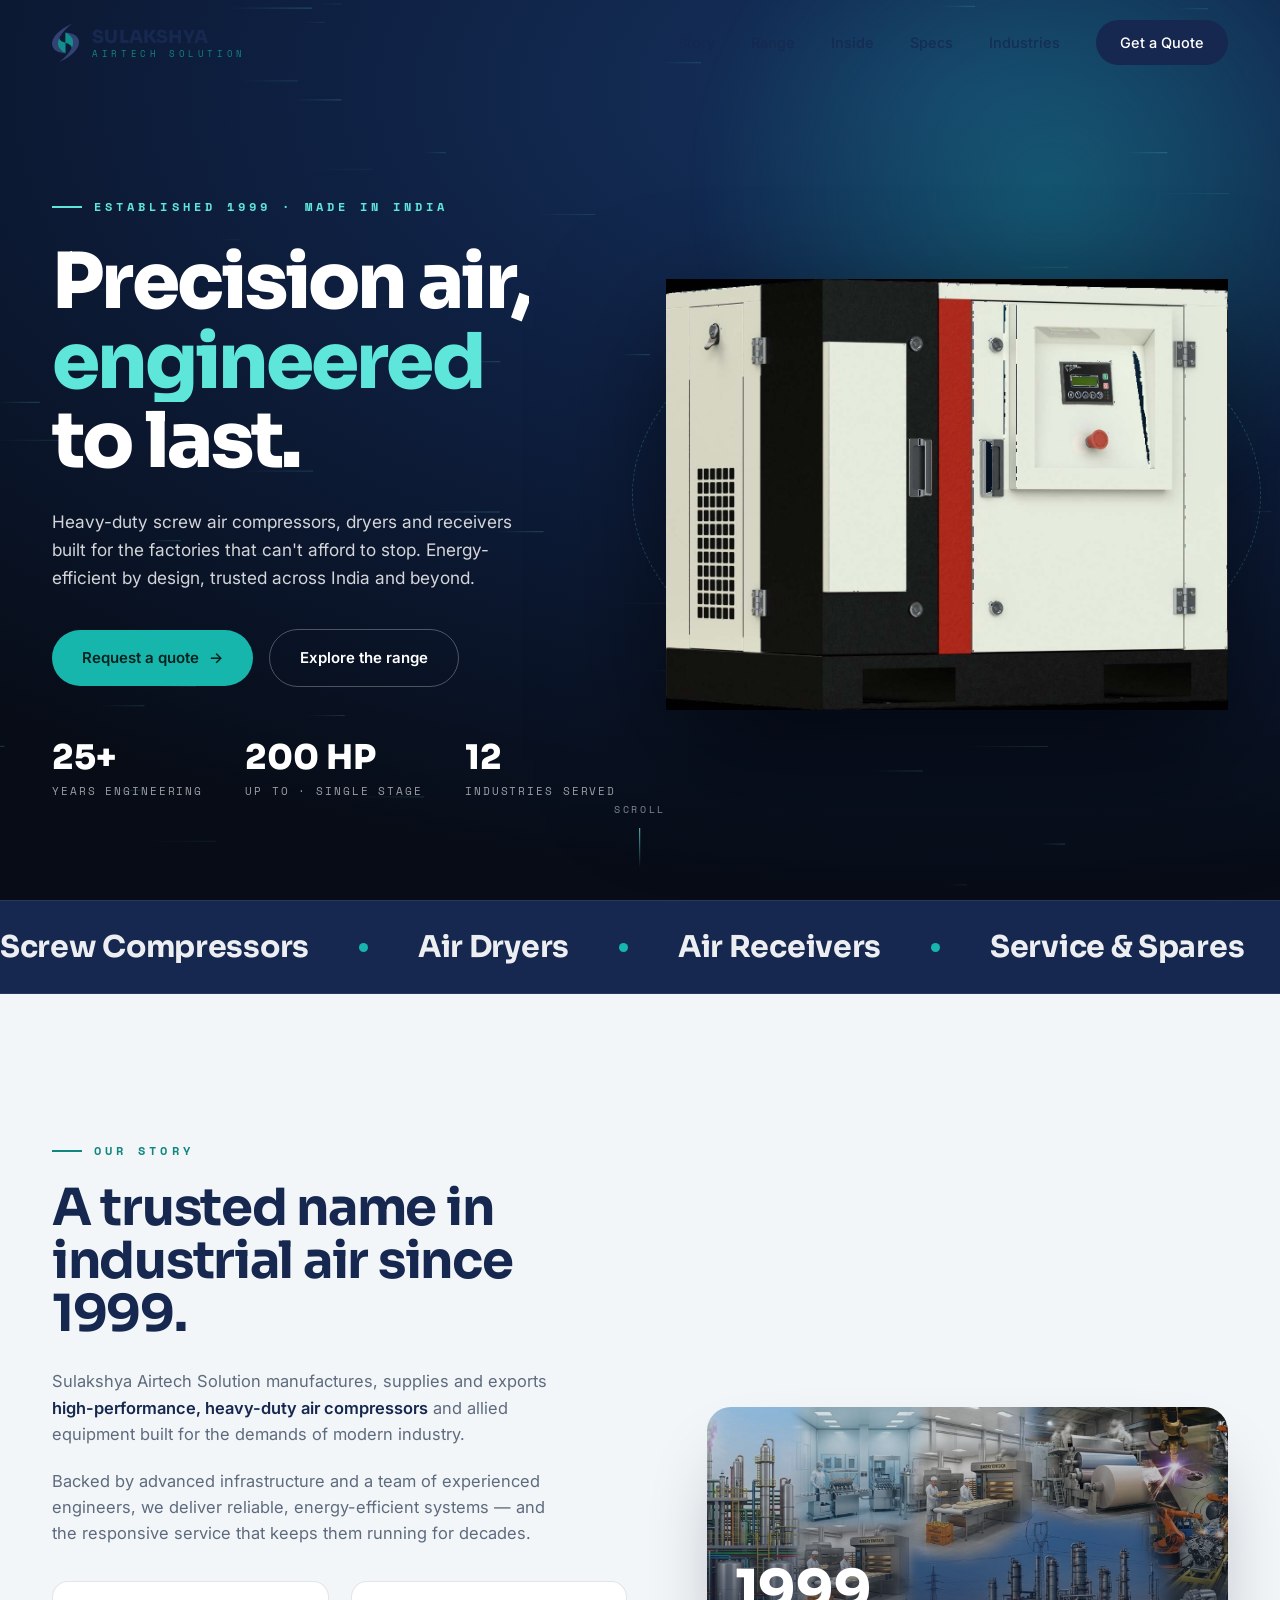
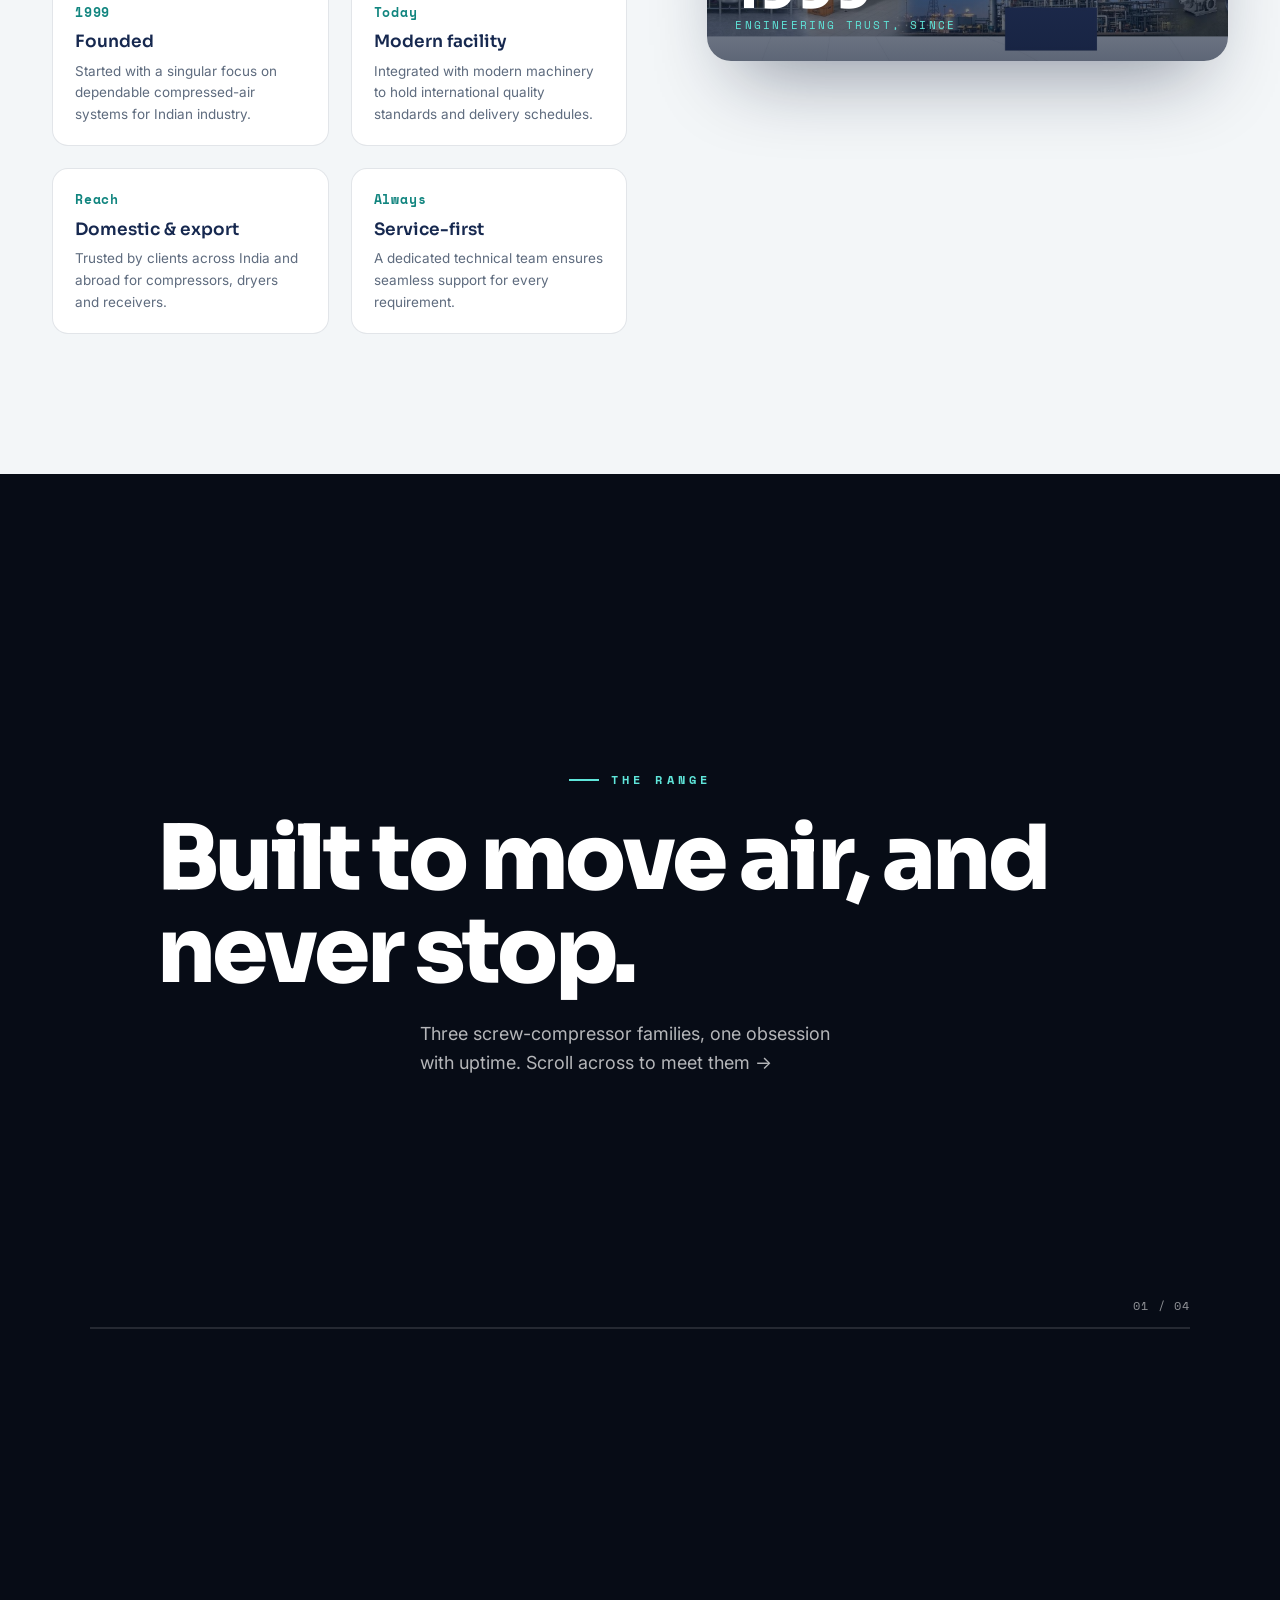
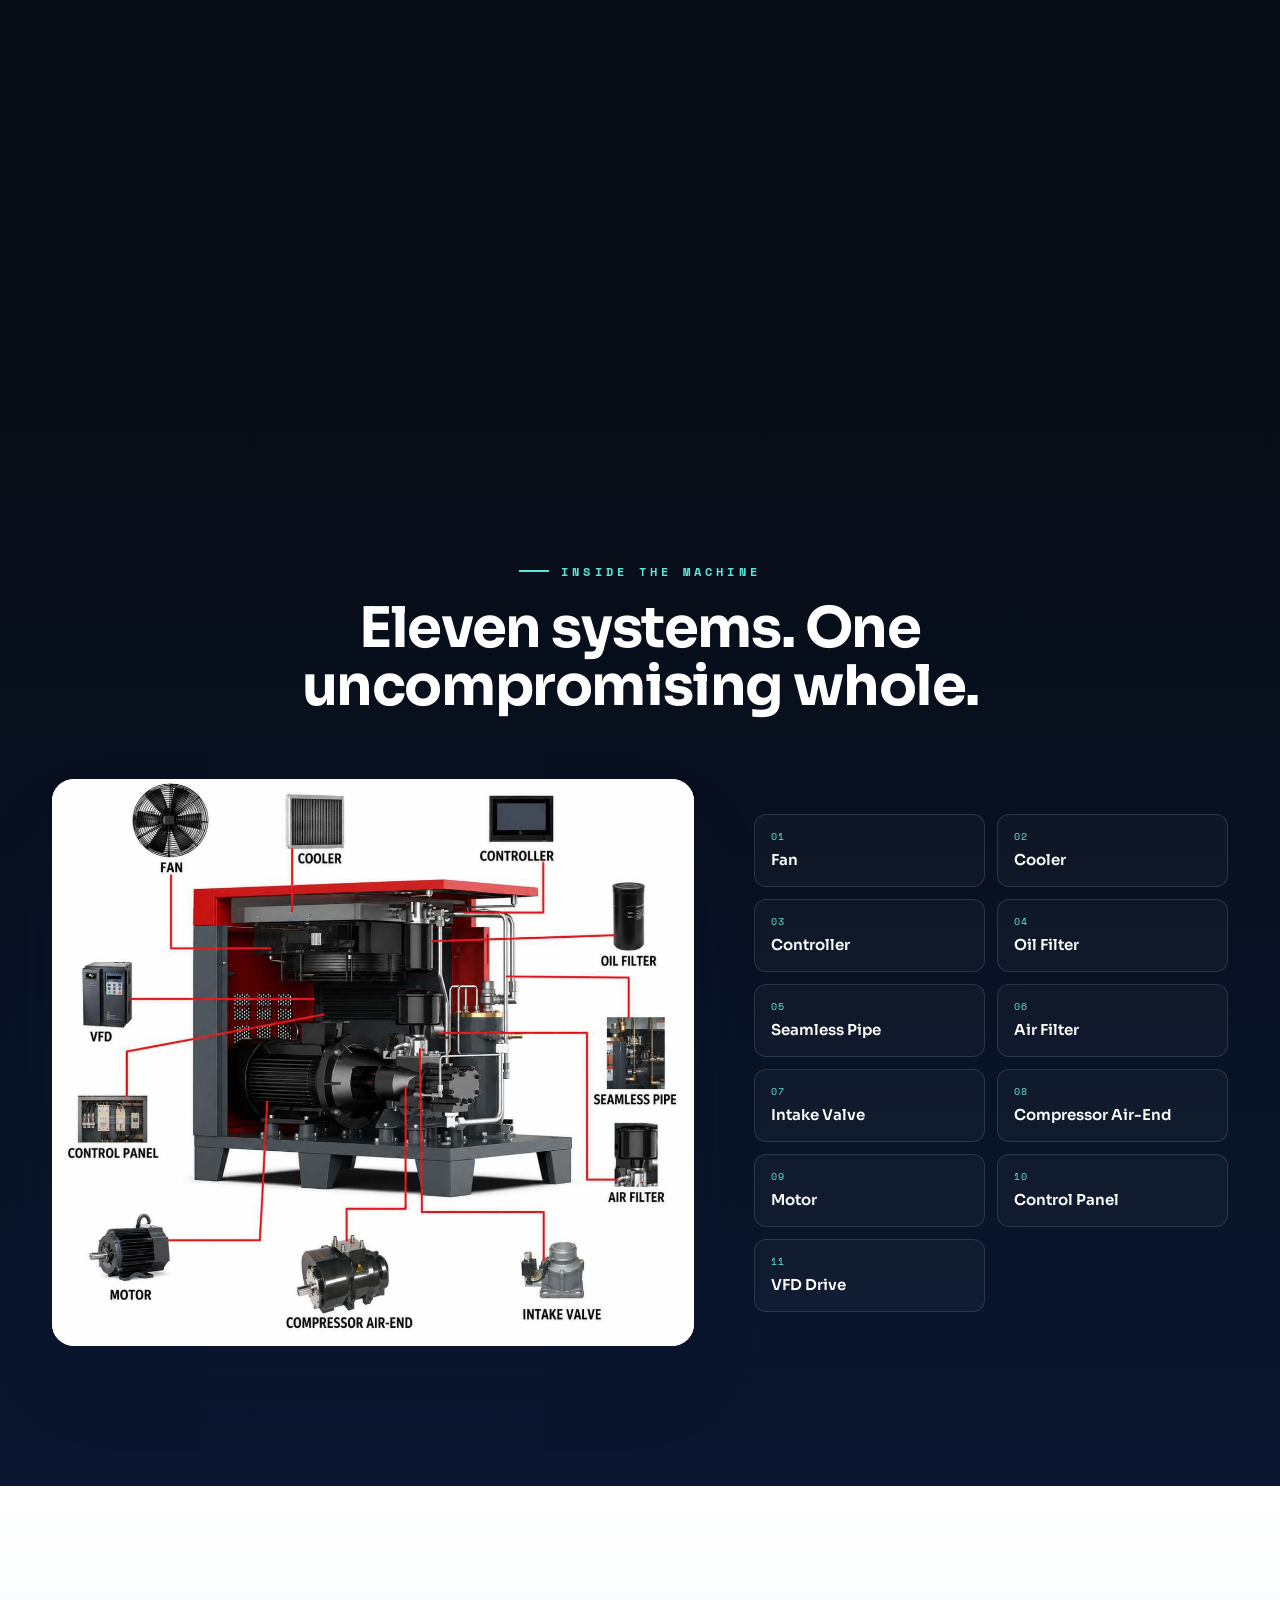
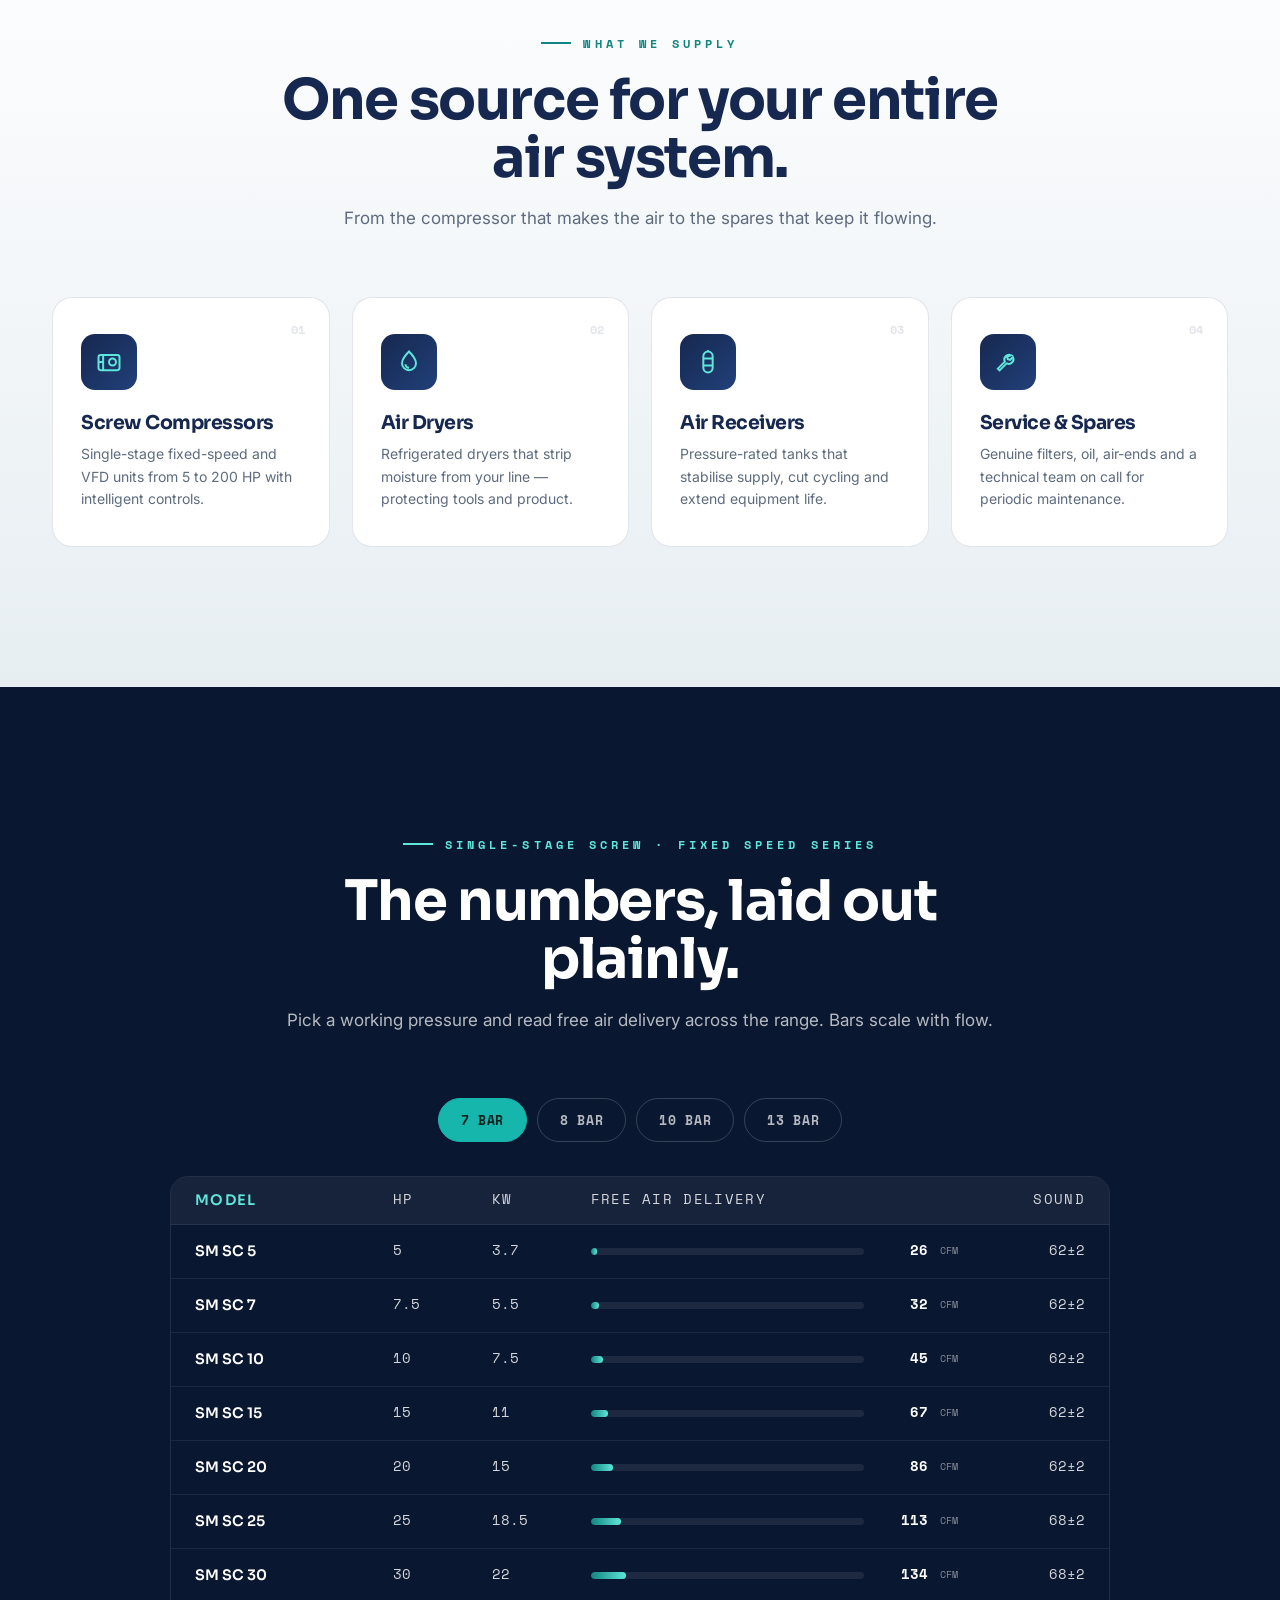
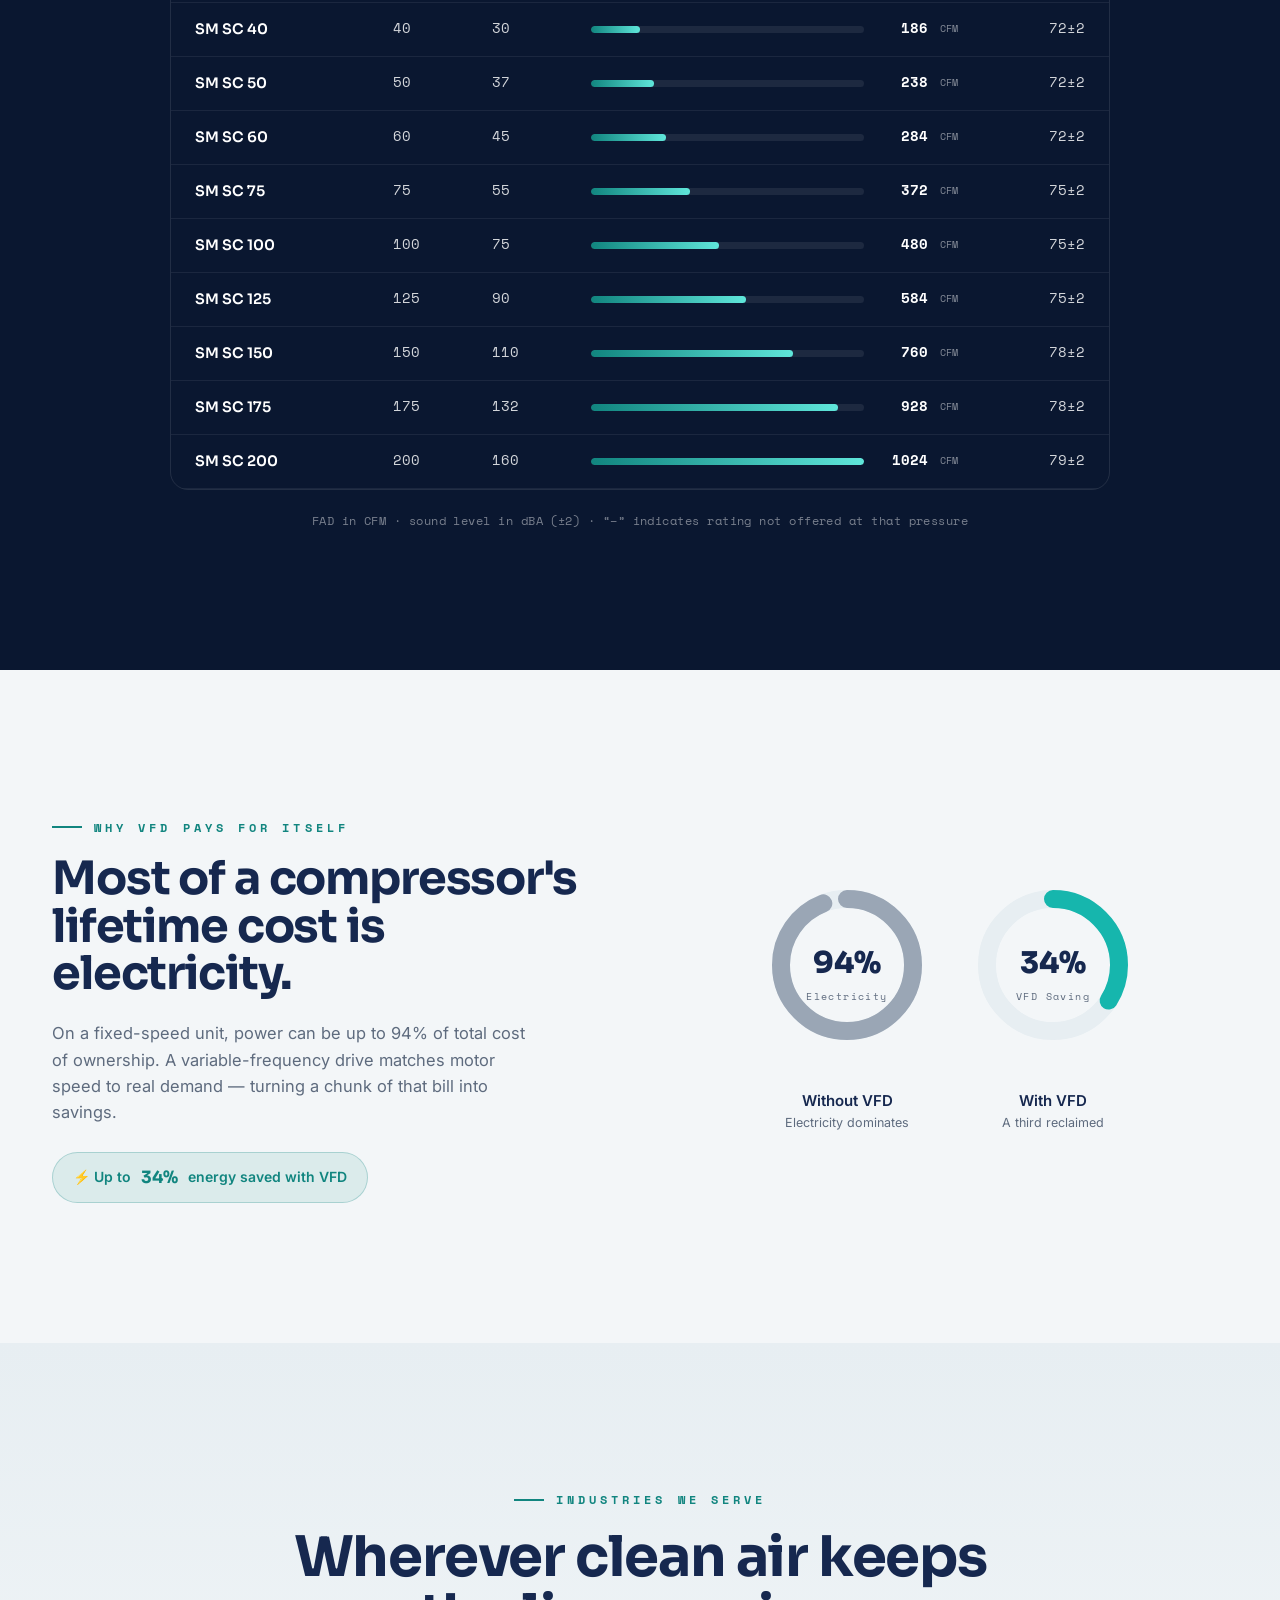
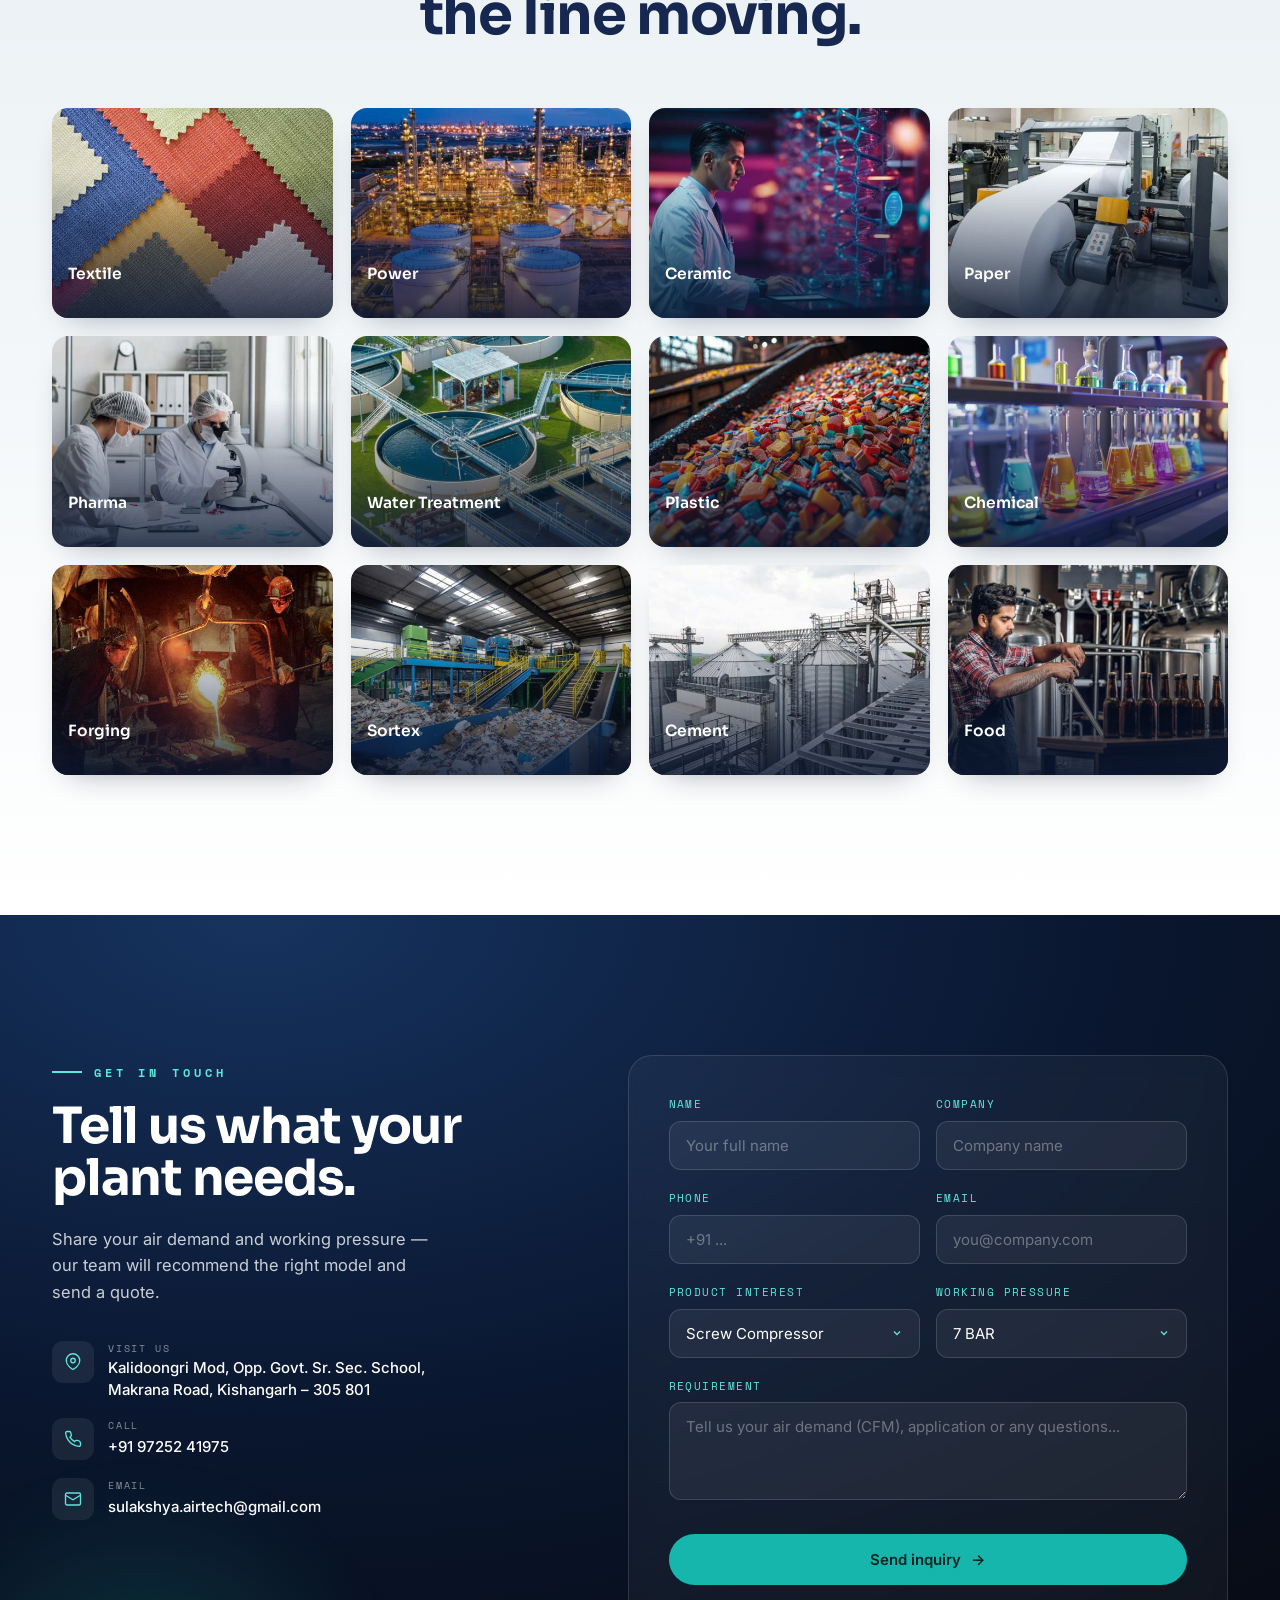
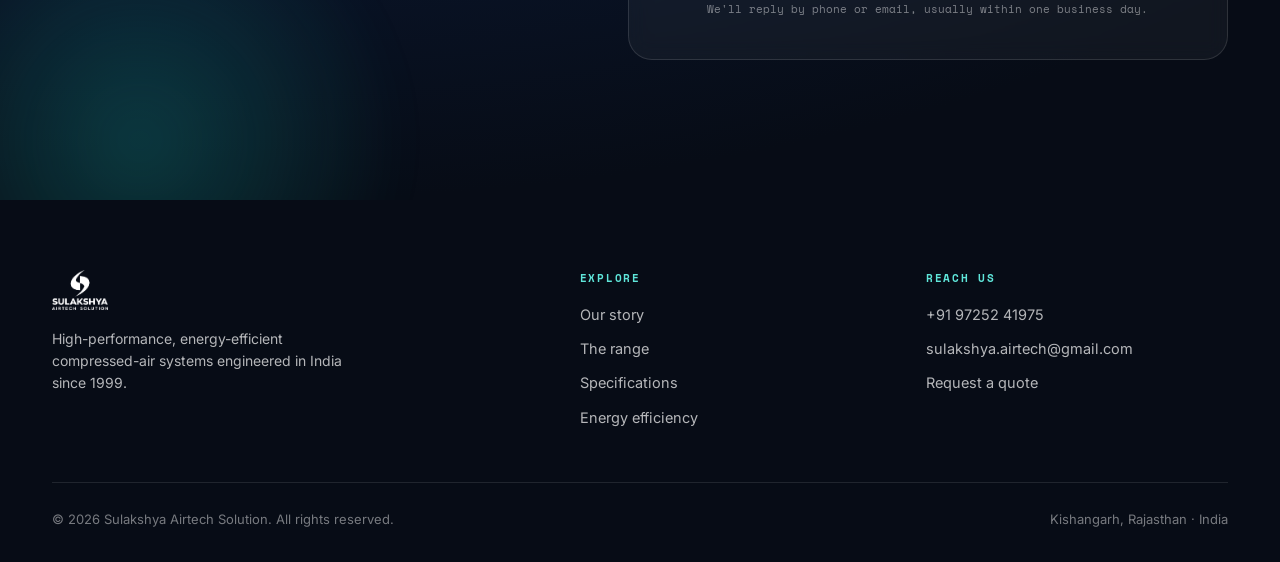
==== commit f576608d: "Update product links in index.html" ====
--- a/index.html
+++ b/index.html
@@ -203,10 +203,10 @@
       <p class="reveal d2">From the compressor that makes the air to the spares that keep it flowing.</p>
     </div>
     <div class="cat-grid">
-      <a href="screw-compressors.html" class="cat-card reveal d1"><span class="idx">01</span><div class="cat-ico"><svg viewBox="0 0 24 24"><rect x="3" y="6" width="18" height="13" rx="2"/><path d="M7 6v13M3 12h4"/><circle cx="15" cy="12" r="3"/></svg></div><h3>Screw Compressors</h3><p>Single-stage fixed-speed and VFD units from 5 to 200 HP with intelligent controls.</p></div></a>
-      <a href="air-dryers.html" class="cat-card reveal d2"><span class="idx">02</span><div class="cat-ico"><svg viewBox="0 0 24 24"><path d="M12 3c4 4 6 7 6 10a6 6 0 1 1-12 0c0-3 2-6 6-10Z"/><path d="M9 14a3 3 0 0 0 3 3"/></svg></div><h3>Air Dryers</h3><p>Refrigerated dryers that strip moisture from your line — protecting tools and product.</p></div></a>
-      <a href="air-receivers.html" class="cat-card reveal d3"><span class="idx">03</span><div class="cat-ico"><svg viewBox="0 0 24 24"><rect x="8" y="3" width="8" height="18" rx="4"/><path d="M12 3v-1M8 9h8M8 15h8"/></svg></div><h3>Air Receivers</h3><p>Pressure-rated tanks that stabilise supply, cut cycling and extend equipment life.</p></div></a>
-      <a href="service-spares.html" class="cat-card reveal d4"><span class="idx">04</span><div class="cat-ico"><svg viewBox="0 0 24 24"><path d="M14.7 6.3a4 4 0 0 0-5.4 5.4l-6 6 1.5 1.5 6-6a4 4 0 0 0 5.4-5.4l-2.3 2.3-2.1-.6-.6-2.1Z"/></svg></div><h3>Service &amp; Spares</h3><p>Genuine filters, oil, air-ends and a technical team on call for periodic maintenance.</p></div></a>
+      <a href="screw-compressors.html" class="cat-card reveal d1"><span class="idx">01</span><div class="cat-ico"><svg viewBox="0 0 24 24"><rect x="3" y="6" width="18" height="13" rx="2"/><path d="M7 6v13M3 12h4"/><circle cx="15" cy="12" r="3"/></svg></div><h3>Screw Compressors</h3><p>Single-stage fixed-speed and VFD units from 5 to 200 HP with intelligent controls.</p></a>
+      <a href="air-dryers.html" class="cat-card reveal d2"><span class="idx">02</span><div class="cat-ico"><svg viewBox="0 0 24 24"><path d="M12 3c4 4 6 7 6 10a6 6 0 1 1-12 0c0-3 2-6 6-10Z"/><path d="M9 14a3 3 0 0 0 3 3"/></svg></div><h3>Air Dryers</h3><p>Refrigerated dryers that strip moisture from your line — protecting tools and product.</p></a>
+      <a href="air-receivers.html" class="cat-card reveal d3"><span class="idx">03</span><div class="cat-ico"><svg viewBox="0 0 24 24"><rect x="8" y="3" width="8" height="18" rx="4"/><path d="M12 3v-1M8 9h8M8 15h8"/></svg></div><h3>Air Receivers</h3><p>Pressure-rated tanks that stabilise supply, cut cycling and extend equipment life.</p></a>
+      <a href="service-spares.html" class="cat-card reveal d4"><span class="idx">04</span><div class="cat-ico"><svg viewBox="0 0 24 24"><path d="M14.7 6.3a4 4 0 0 0-5.4 5.4l-6 6 1.5 1.5 6-6a4 4 0 0 0 5.4-5.4l-2.3 2.3-2.1-.6-.6-2.1Z"/></svg></div><h3>Service &amp; Spares</h3><p>Genuine filters, oil, air-ends and a technical team on call for periodic maintenance.</p></a>
     </div>
   </div>
 </section>
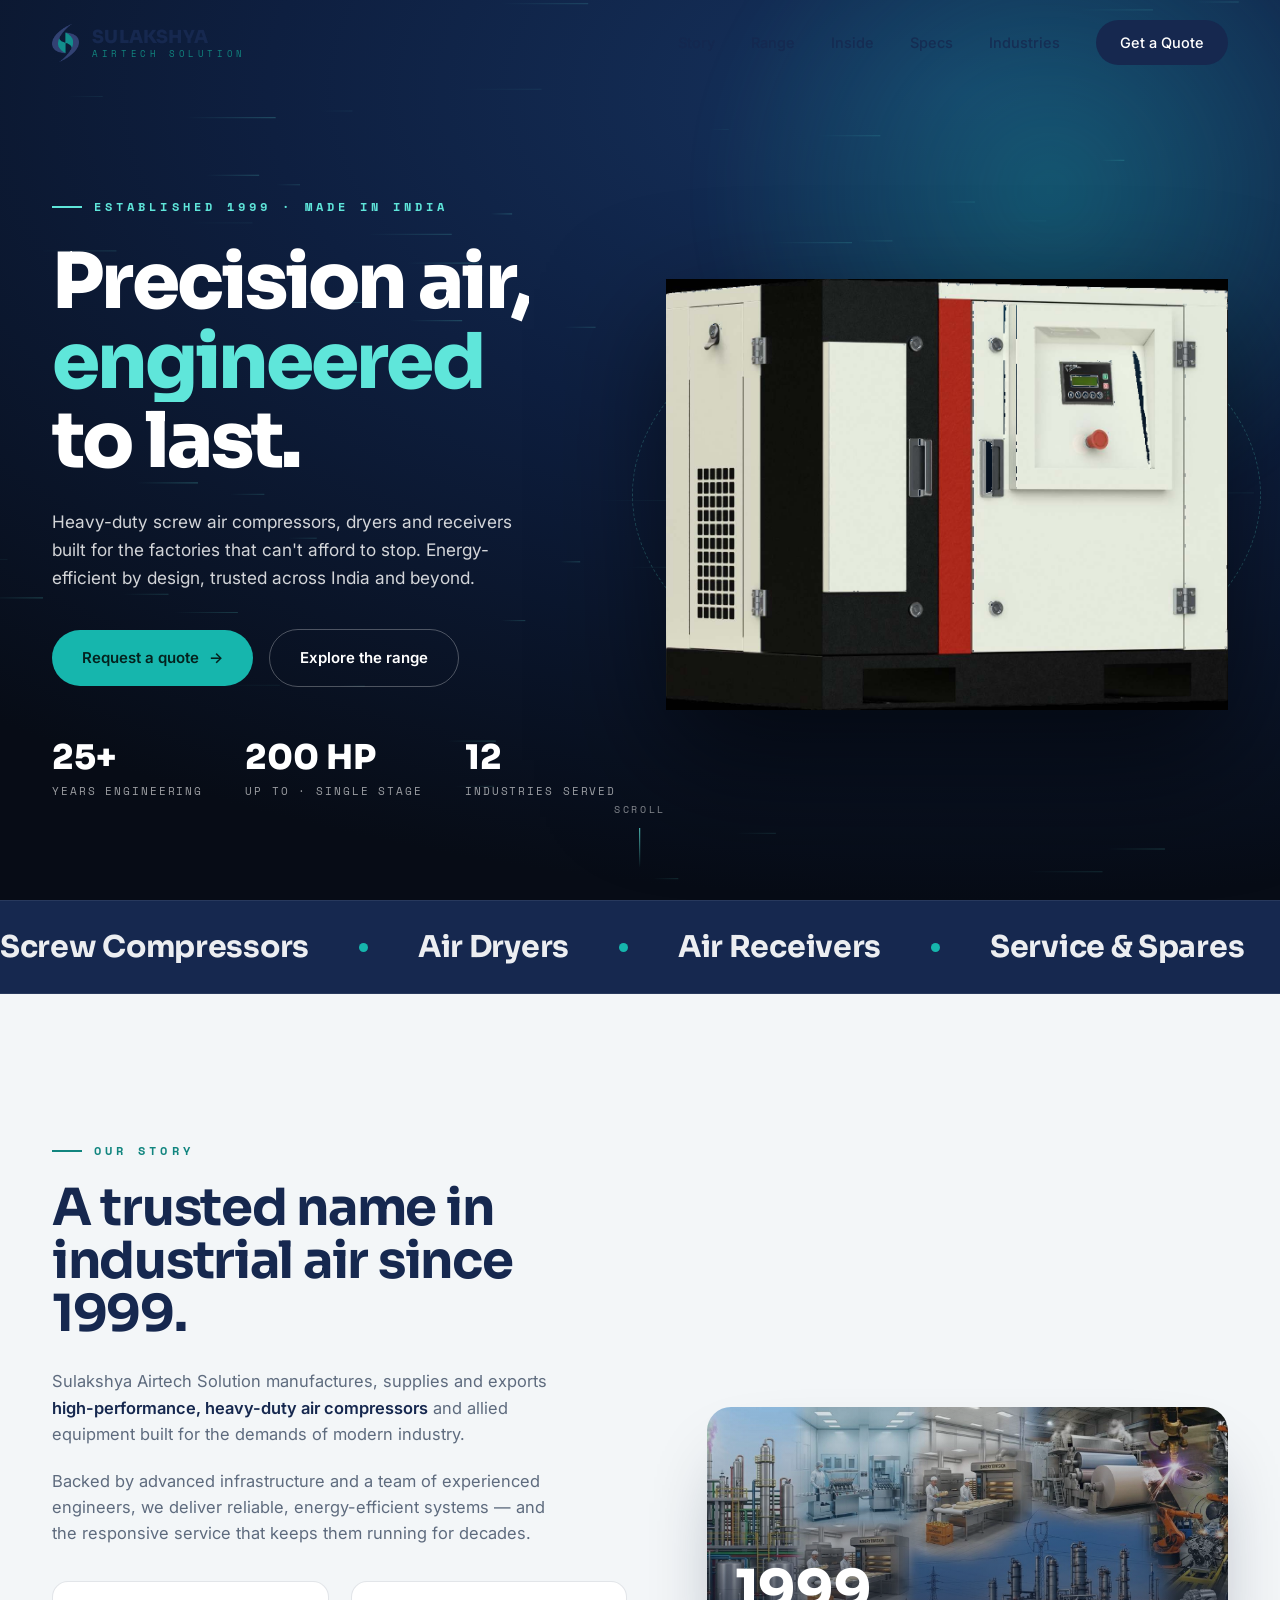
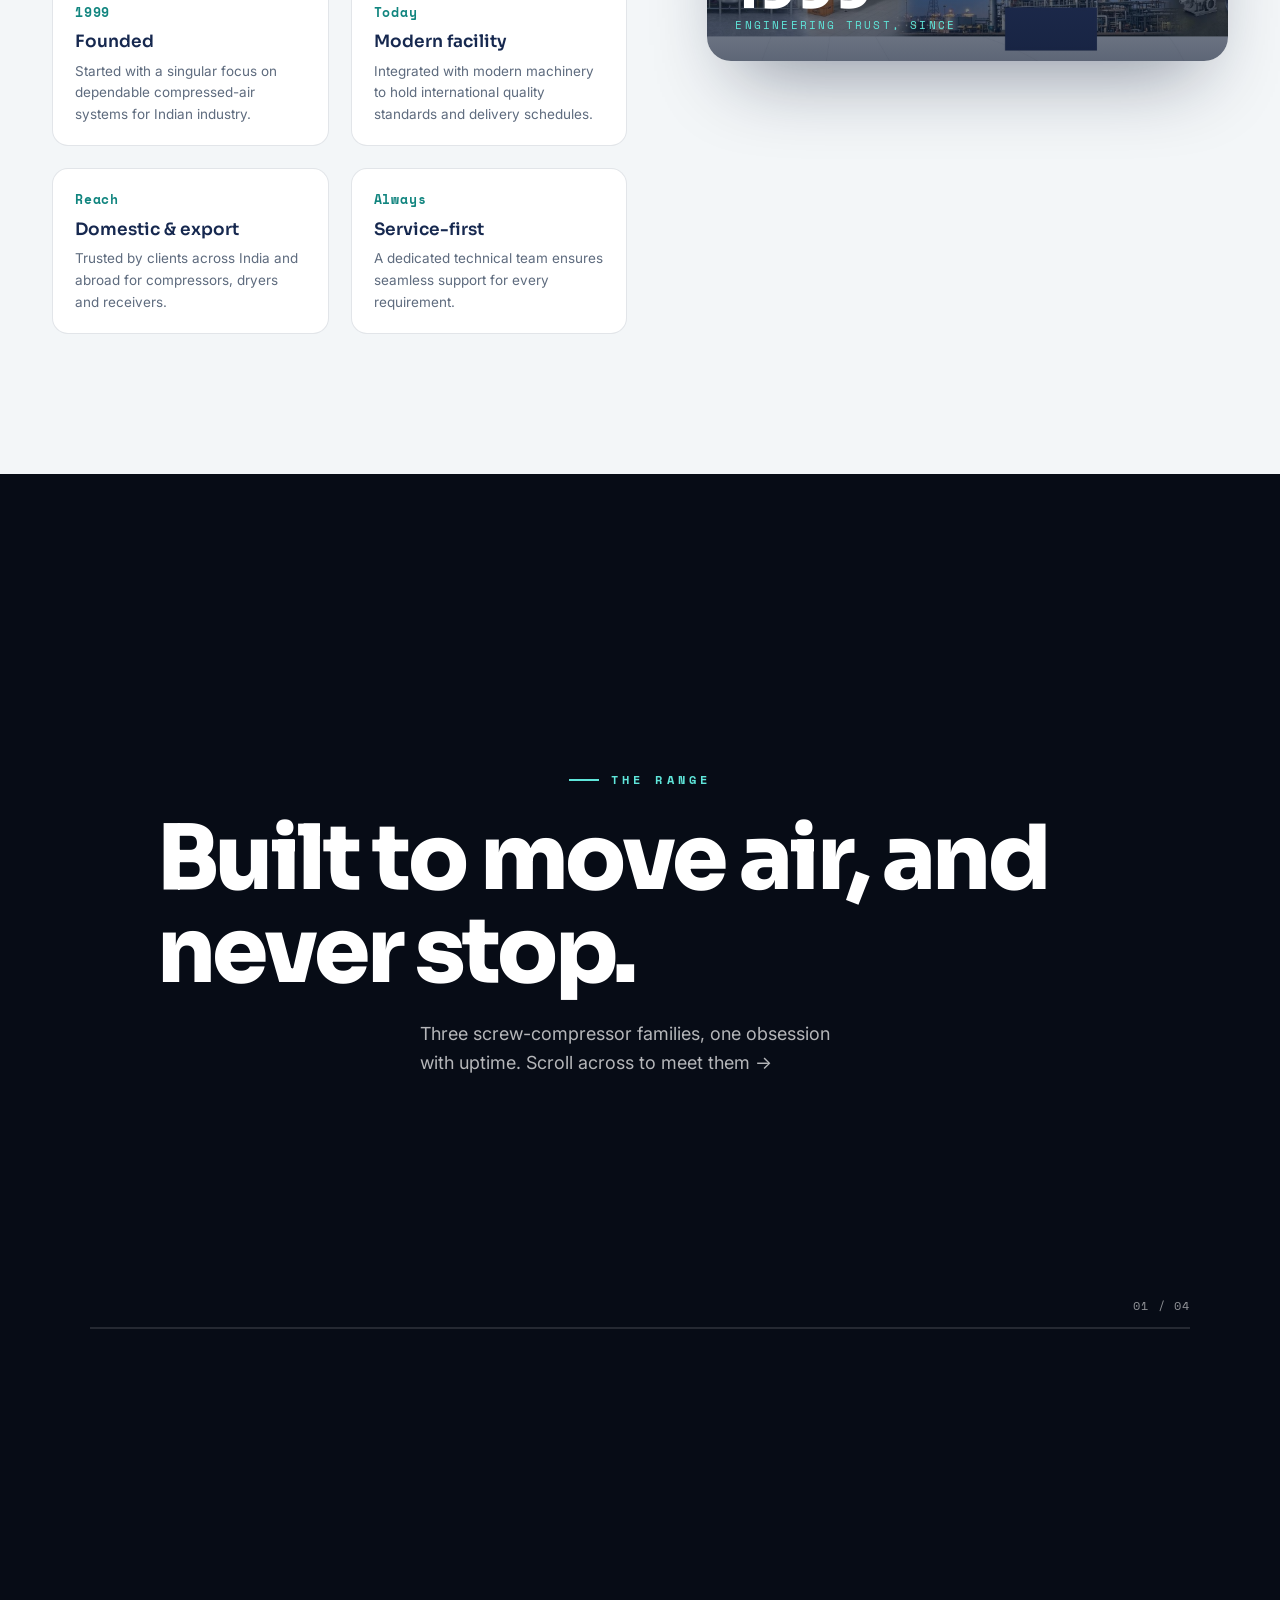
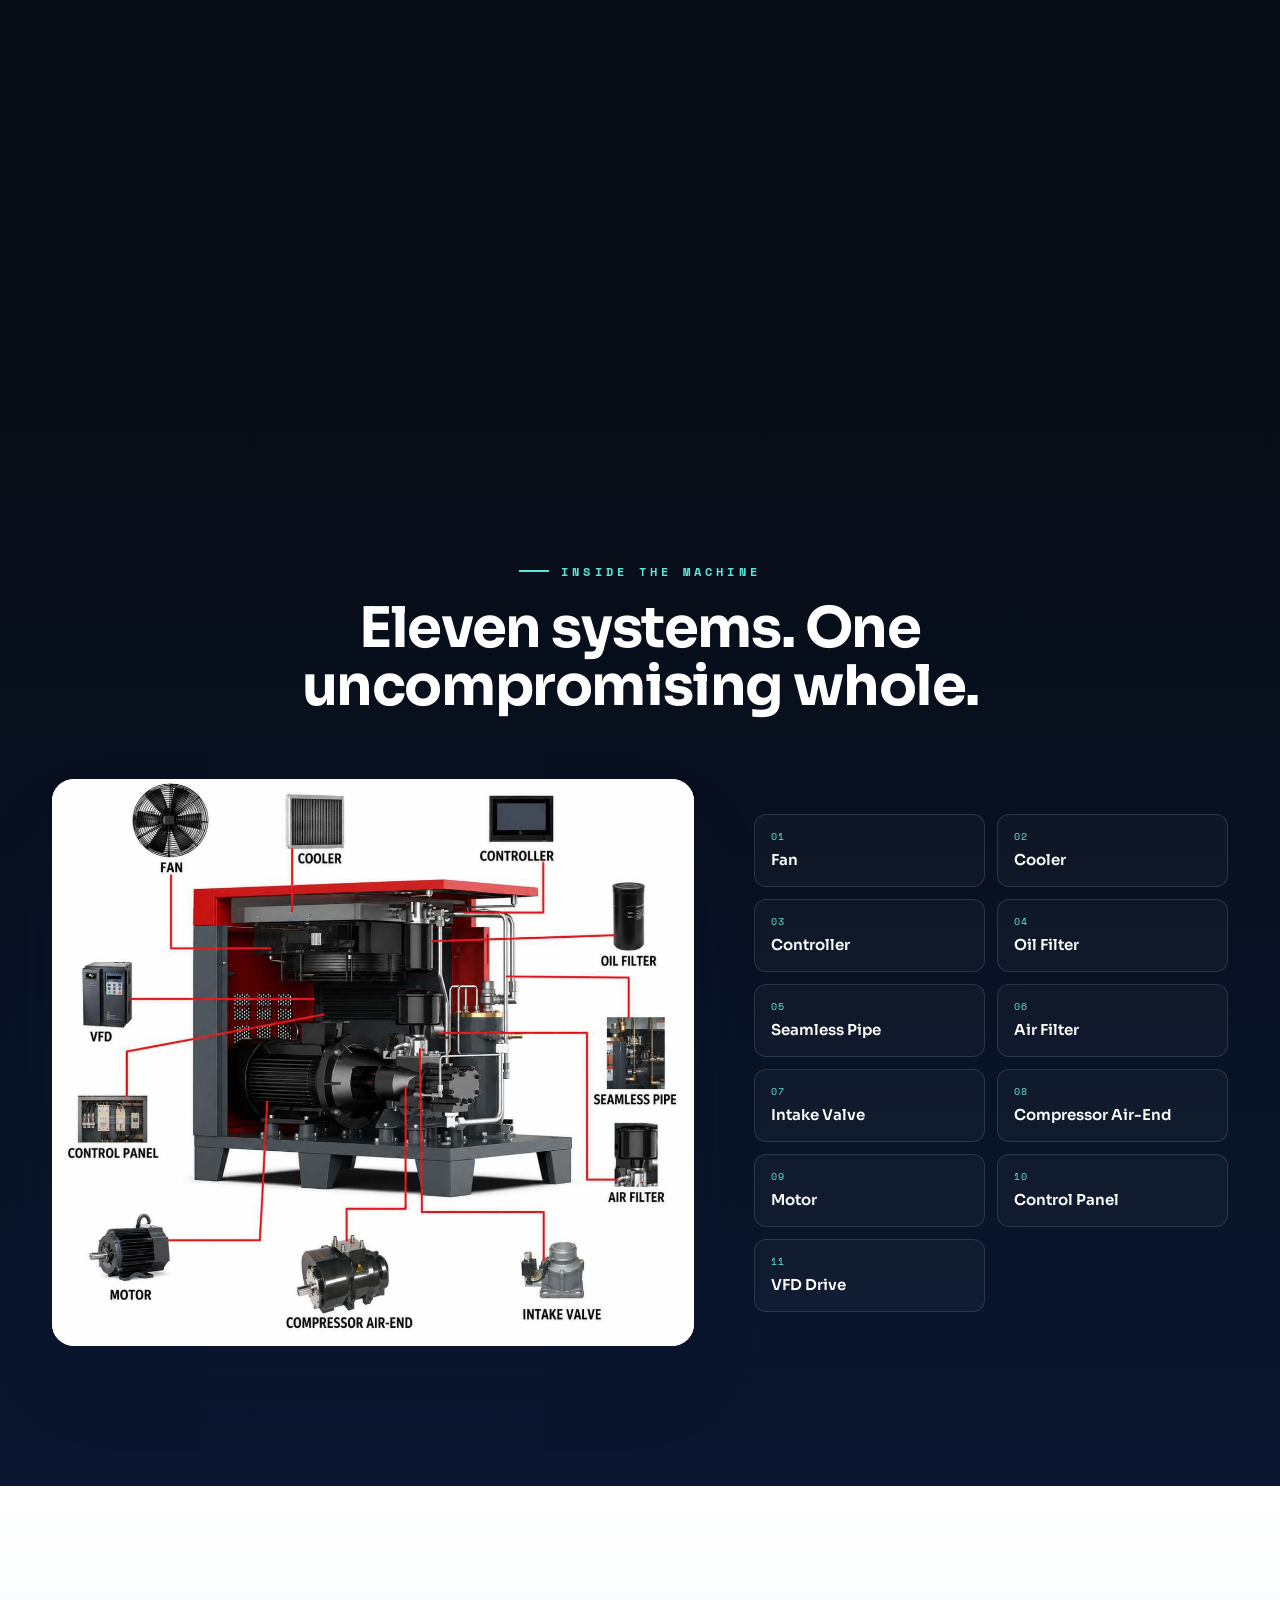
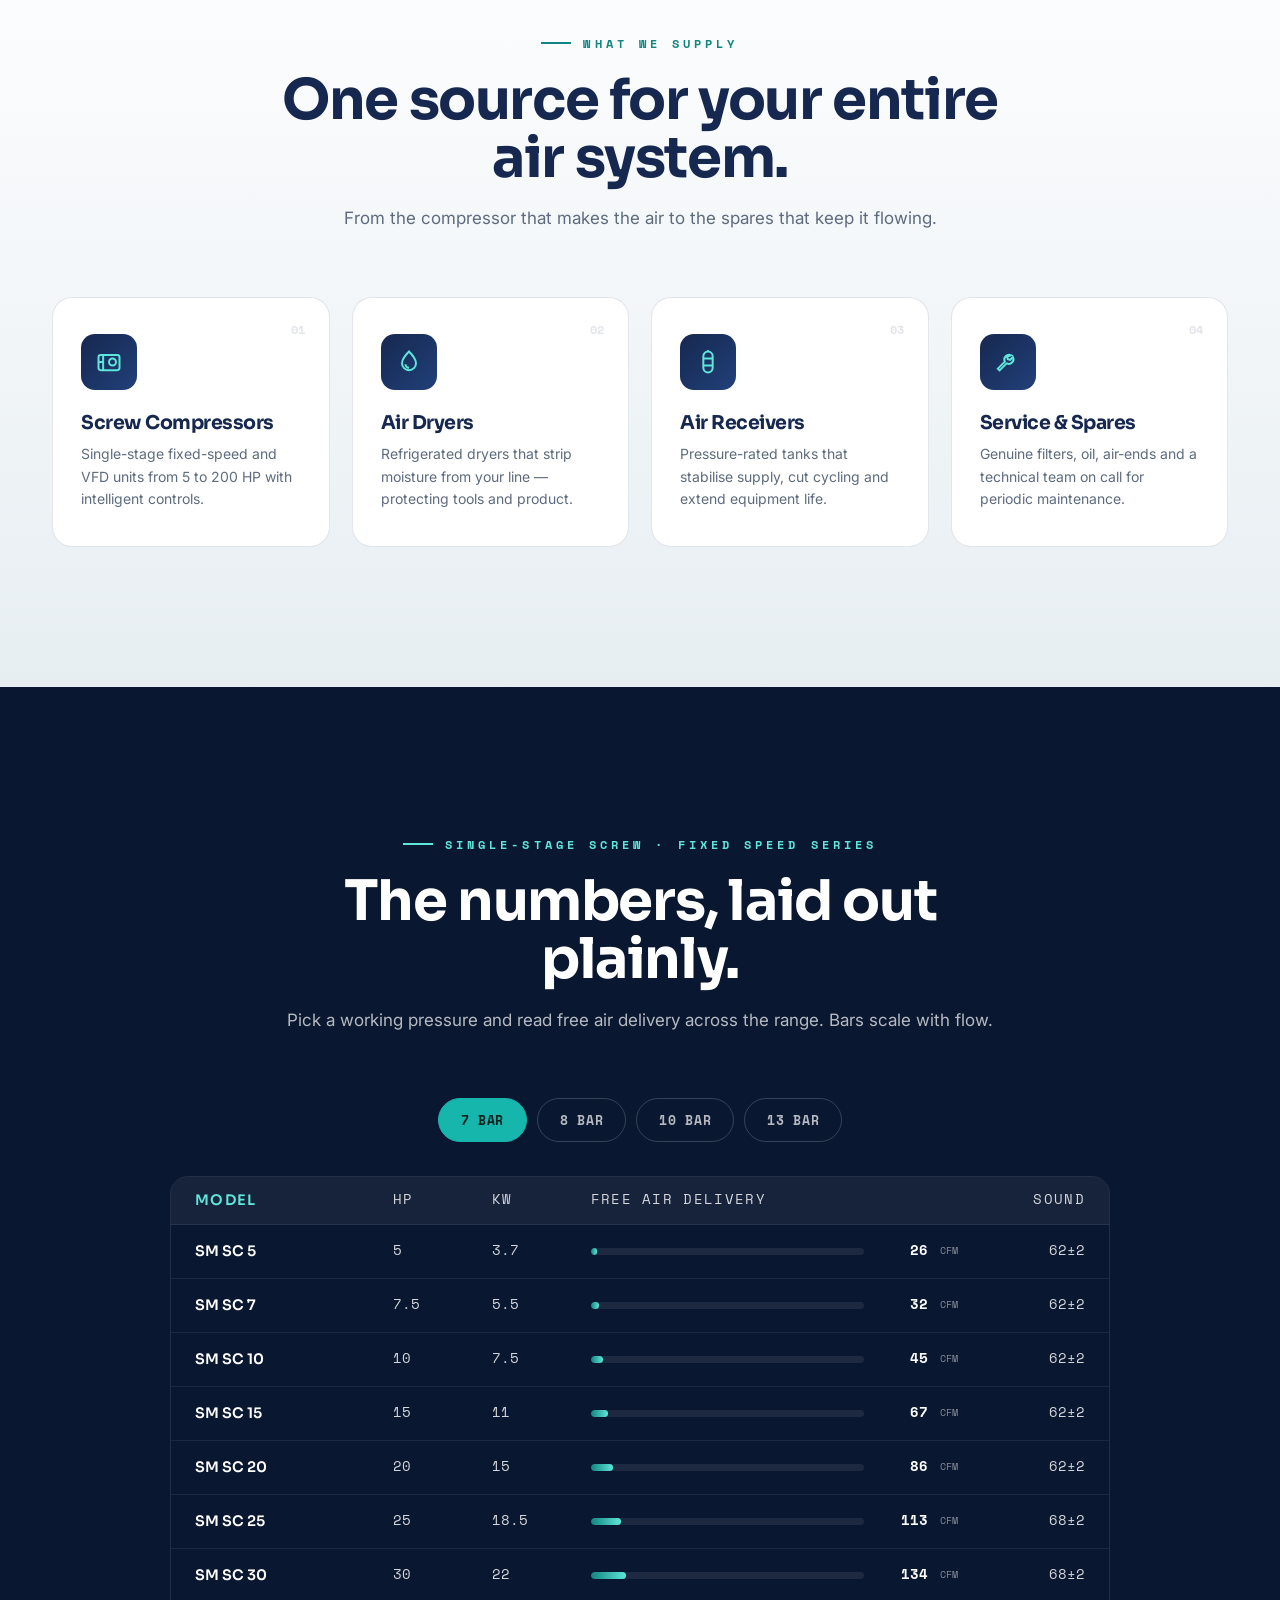
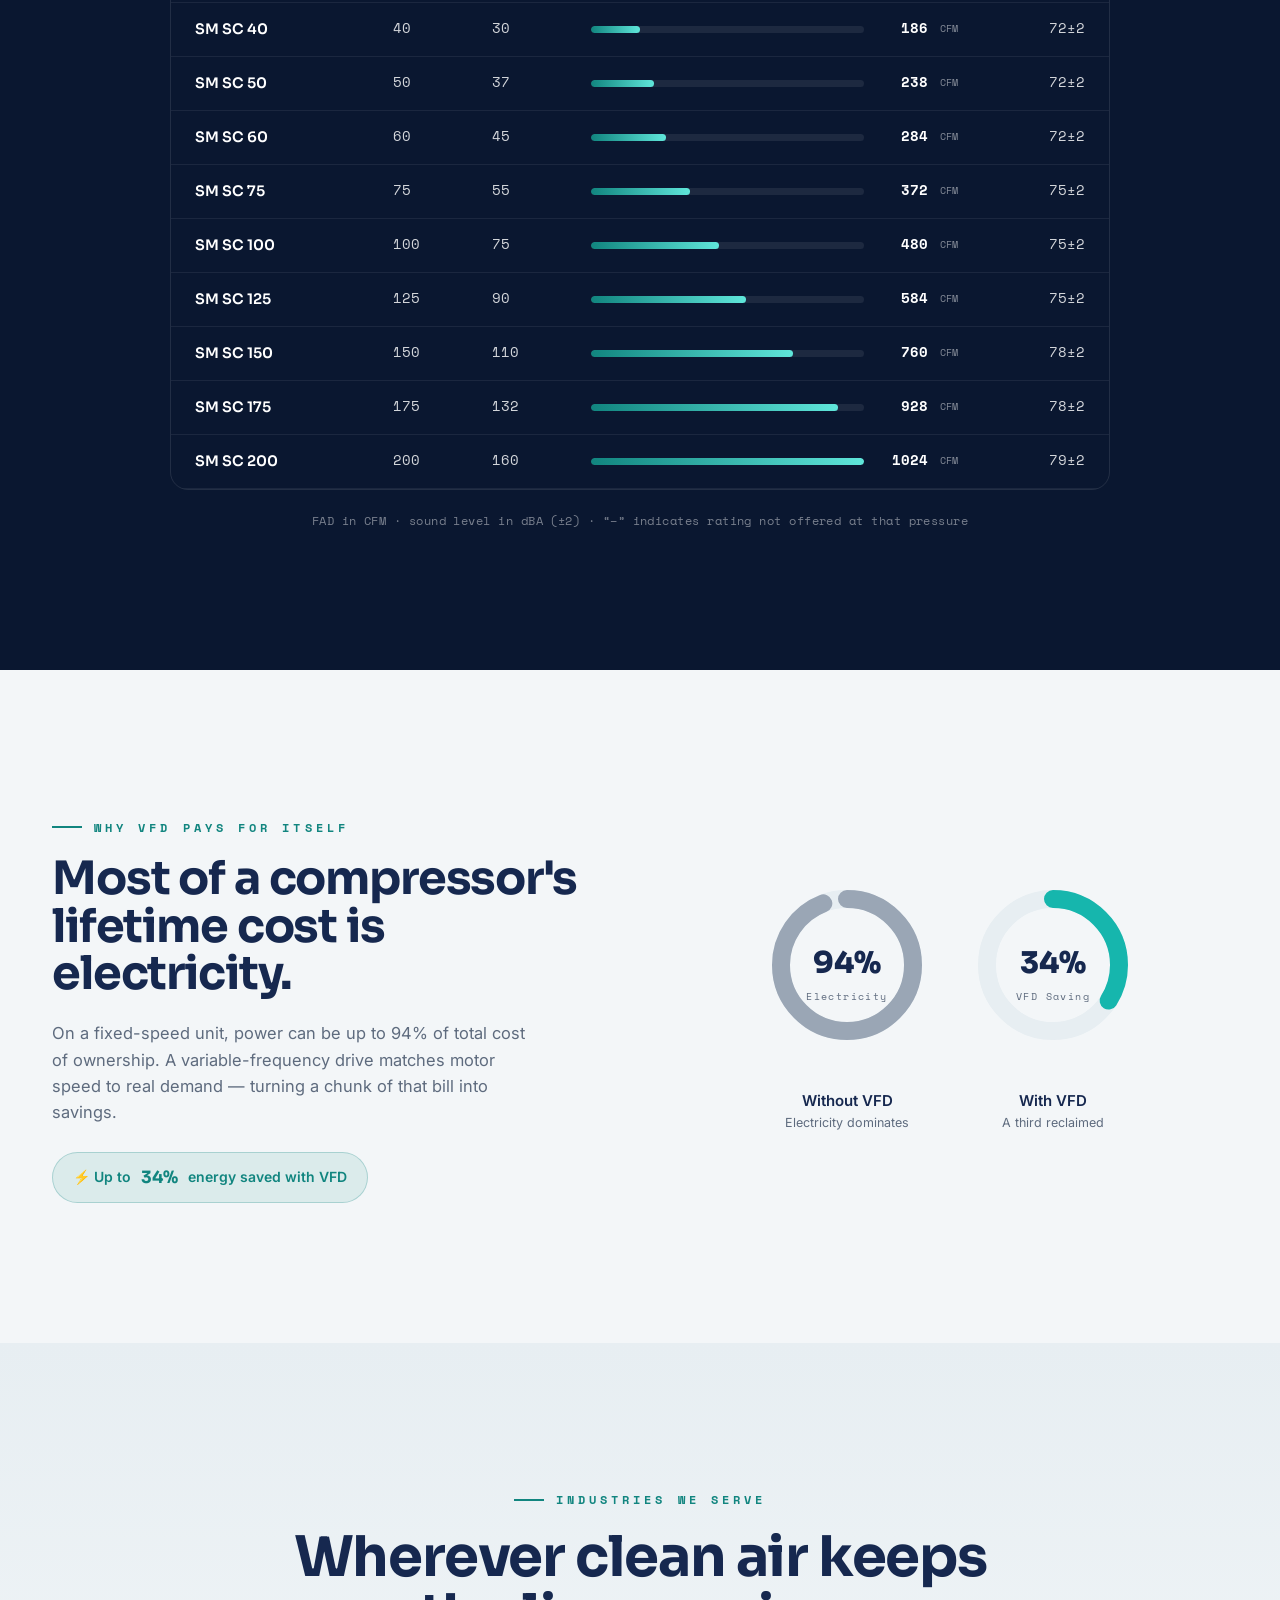
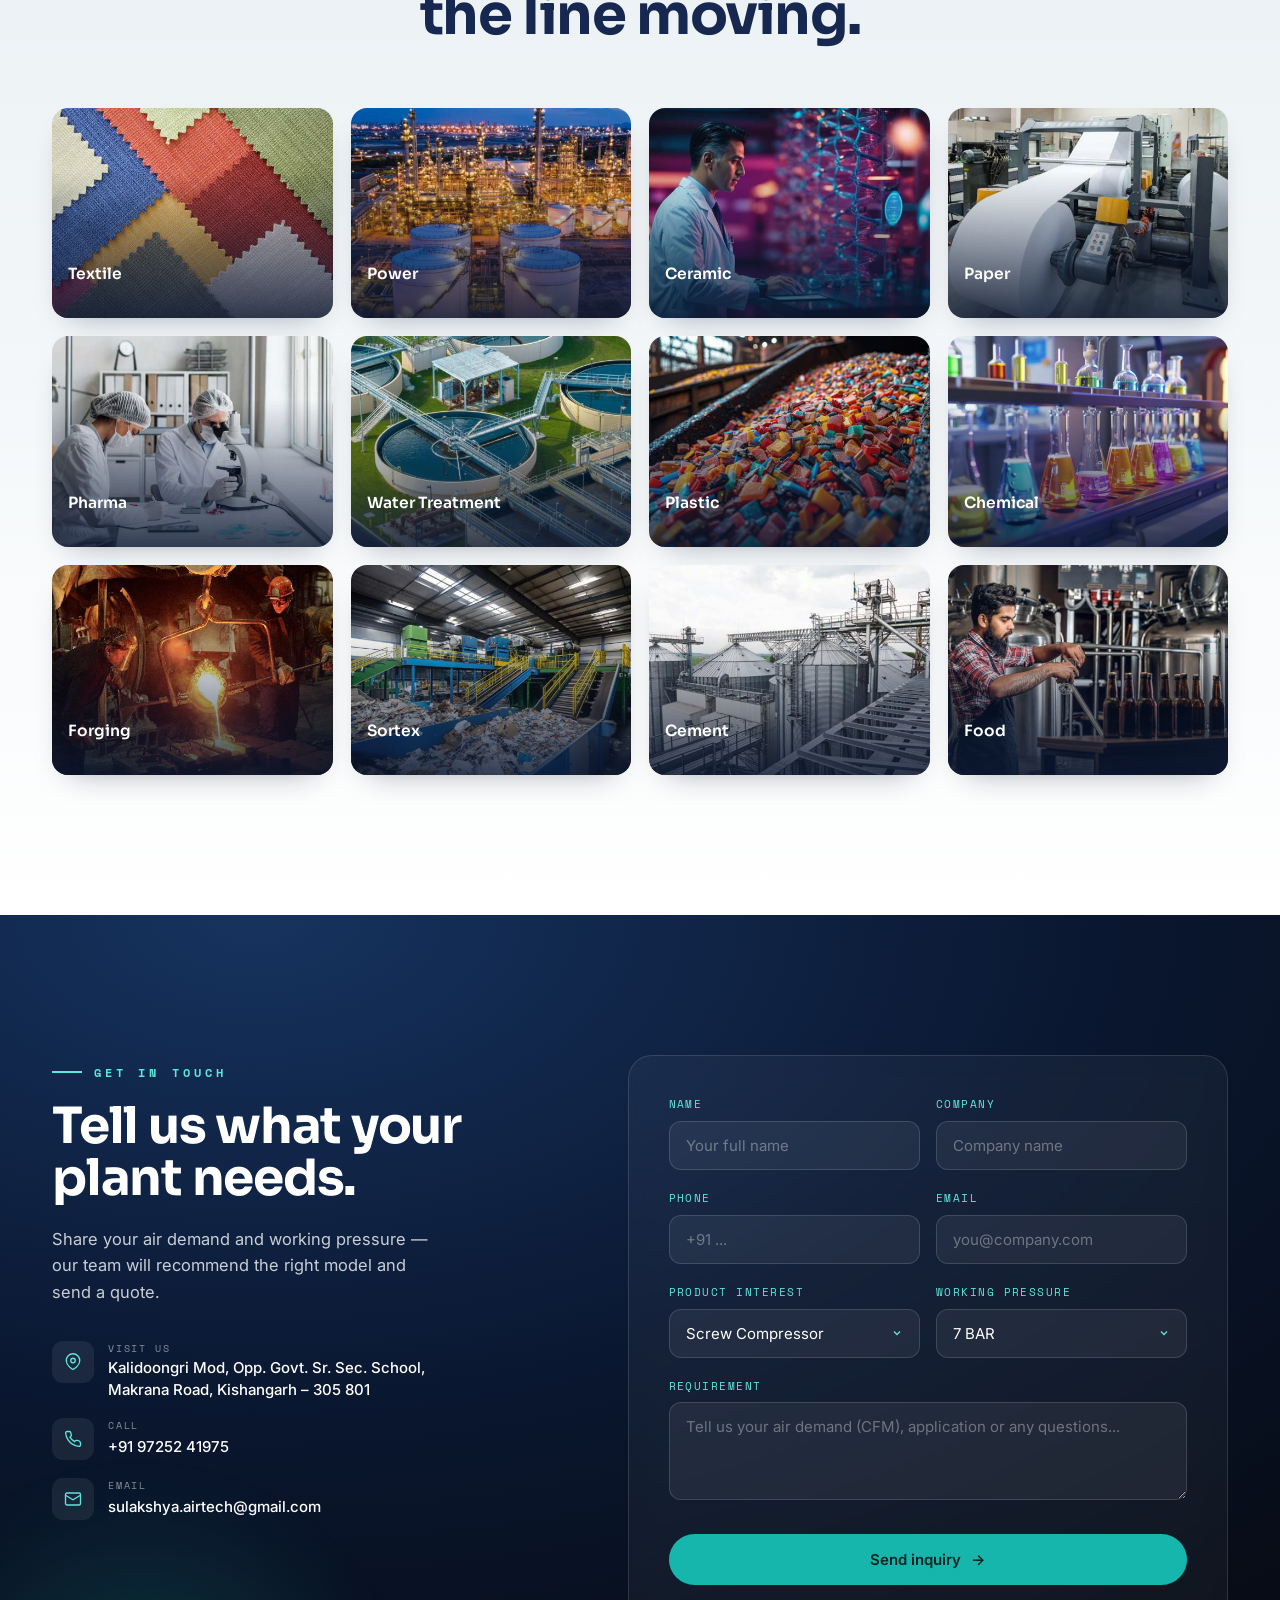
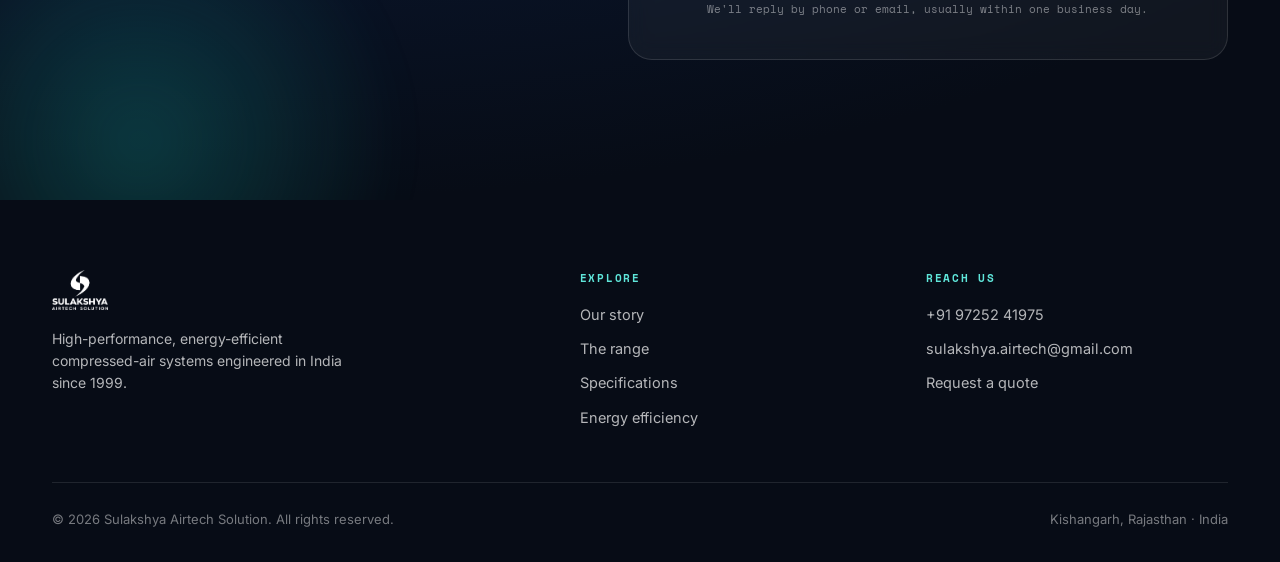
==== commit d33ab8bf: "Update index.html" ====
--- a/index.html
+++ b/index.html
@@ -3,39 +3,334 @@
 <head>
 <meta charset="UTF-8">
 <meta name="viewport" content="width=device-width, initial-scale=1.0">
-<title>Screw Air Compressors, Air Dryers & Receivers | Sulakshya Airtech Solution (Since 1999)</title>
+<title>Sulakshya Airtech Solution — Precision Air, Engineered Since 1999</title>
 <meta name="description" content="Heavy-duty screw air compressors, air dryers, air receivers, service & spares. Energy-efficient industrial air systems engineered in India since 1999.">
-<link rel="icon" type="image/png" href="assets/favicon.png">
+<link rel="icon" type="image/png" href="[data-uri]">
 <link rel="preconnect" href="https://fonts.googleapis.com">
 <link rel="preconnect" href="https://fonts.gstatic.com" crossorigin>
 <link href="https://fonts.googleapis.com/css2?family=Sora:wght@400;500;600;700;800&family=Inter:wght@400;500;600&family=Space+Mono:wght@400;700&display=swap" rel="stylesheet">
-<link rel="stylesheet" href="styles.css">
-<meta name="keywords" content="screw air compressor, air dryer, air receiver, compressor service and spares, industrial air compressor manufacturer, VFD screw compressor, Kishangarh, Rajasthan, India">
-<meta name="author" content="Sulakshya Airtech Solution">
-<meta name="robots" content="index, follow">
-<link rel="canonical" href="https://www.sulakshya.com/">
-<meta property="og:type" content="website">
-<meta property="og:site_name" content="Sulakshya Airtech Solution">
-<meta property="og:title" content="Sulakshya Airtech Solution — Screw Compressors, Air Dryers & Receivers">
-<meta property="og:description" content="Heavy-duty screw air compressors, air dryers, air receivers, service & spares. Energy-efficient industrial air systems engineered in India since 1999.">
-<meta property="og:url" content="https://www.sulakshya.com/">
-<meta property="og:image" content="https://www.sulakshya.com/assets/og-cover.jpg">
-<meta name="twitter:card" content="summary_large_image">
-<meta name="twitter:title" content="Sulakshya Airtech Solution — Screw Compressors, Air Dryers & Receivers">
-<meta name="twitter:description" content="Energy-efficient industrial air systems engineered in India since 1999.">
-<meta name="twitter:image" content="https://www.sulakshya.com/assets/og-cover.jpg">
-<script type="application/ld+json">
-{"@context":"https://schema.org","@graph":[
-{"@type":"Organization","@id":"https://www.sulakshya.com/#org","name":"Sulakshya Airtech Solution","url":"https://www.sulakshya.com/","logo":"https://www.sulakshya.com/assets/logo-full.png","email":"sulakshya.airtech@gmail.com","telephone":"+91-97252-41975","foundingDate":"1999","areaServed":"IN"},
-{"@type":"LocalBusiness","@id":"https://www.sulakshya.com/#local","name":"Sulakshya Airtech Solution","image":"https://www.sulakshya.com/assets/og-cover.jpg","url":"https://www.sulakshya.com/","telephone":"+91-97252-41975","email":"sulakshya.airtech@gmail.com","priceRange":"$$","address":{"@type":"PostalAddress","streetAddress":"Kalidoongri Mod, Opp. Govt. Sr. Sec. School, Makrana Road","addressLocality":"Kishangarh","addressRegion":"Rajasthan","postalCode":"305801","addressCountry":"IN"}},
-{"@type":"WebSite","@id":"https://www.sulakshya.com/#site","url":"https://www.sulakshya.com/","name":"Sulakshya Airtech Solution","publisher":{"@id":"https://www.sulakshya.com/#org"}}
-]}
-</script>
+<style>
+:root{
+  --navy:#16284F; --navy-deep:#0A1730; --ink:#070C16;
+  --teal:#11857F; --teal-bright:#16B6AD; --aqua:#5FE6DA;
+  --red:#E23B2E; --paper:#F3F6F8; --paper-2:#E7EEF2;
+  --white:#fff; --muted:#5E6B7E;
+  --line:rgba(22,40,79,.12);
+  --shadow:0 40px 80px -30px rgba(10,23,48,.45);
+  --display:'Sora',sans-serif; --body:'Inter',sans-serif; --mono:'Space Mono',monospace;
+  --ease:cubic-bezier(.16,1,.3,1);
+}
+*{margin:0;padding:0;box-sizing:border-box}
+html{scroll-behavior:smooth;-webkit-text-size-adjust:100%}
+body{font-family:var(--body);color:var(--ink);background:var(--paper);line-height:1.6;overflow-x:hidden;-webkit-font-smoothing:antialiased}
+::selection{background:var(--teal);color:#fff}
+a{color:inherit;text-decoration:none}
+img{max-width:100%;display:block}
+.wrap{max-width:1240px;margin:0 auto;padding:0 32px}
+.eyebrow{font-family:var(--mono);font-size:12px;letter-spacing:.34em;text-transform:uppercase;color:var(--teal);font-weight:700;display:inline-flex;align-items:center;gap:12px}
+.eyebrow::before{content:"";width:30px;height:2px;background:currentColor;display:inline-block}
+.eyebrow.center{justify-content:center}
+h1,h2,h3{font-family:var(--display);font-weight:700;line-height:1.04;letter-spacing:-.025em;color:var(--navy)}
+.section{padding:140px 0;position:relative}
+
+/* kinetic words */
+.kin{display:inline-block;overflow:hidden;vertical-align:top}
+.kin>span{display:inline-block;transform:translateY(110%);transition:transform 1s var(--ease)}
+.kin.in>span{transform:translateY(0)}
+.kin.d1>span{transition-delay:.05s}.kin.d2>span{transition-delay:.13s}.kin.d3>span{transition-delay:.21s}
+.kin.d4>span{transition-delay:.29s}.kin.d5>span{transition-delay:.37s}.kin.d6>span{transition-delay:.45s}
+
+/* reveal */
+.reveal{opacity:0;transform:translateY(40px);transition:opacity 1s var(--ease),transform 1s var(--ease)}
+.reveal.in{opacity:1;transform:none}
+.reveal.d1{transition-delay:.1s}.reveal.d2{transition-delay:.2s}.reveal.d3{transition-delay:.3s}
+.reveal.d4{transition-delay:.4s}.reveal.d5{transition-delay:.5s}
+.fade{opacity:0;transition:opacity 1.1s var(--ease)} .fade.in{opacity:1}
+
+/* ---------- loader ---------- */
+#loader{position:fixed;inset:0;z-index:1000;background:var(--ink);display:flex;align-items:center;justify-content:center;flex-direction:column;gap:26px;transition:opacity .8s var(--ease),visibility .8s}
+#loader.done{opacity:0;visibility:hidden}
+#loader img{width:min(280px,60vw);filter:brightness(0) invert(1);opacity:0;animation:logoIn 1.1s var(--ease) .15s forwards}
+#loader.tealize img{filter:none}
+@keyframes logoIn{0%{opacity:0;transform:translateY(18px) scale(.96)}100%{opacity:1;transform:none}}
+.load-bar{width:min(220px,50vw);height:2px;background:rgba(255,255,255,.14);overflow:hidden;border-radius:2px}
+.load-bar i{display:block;height:100%;width:0;background:linear-gradient(90deg,var(--teal),var(--aqua));animation:loadFill 1.4s var(--ease) .2s forwards}
+@keyframes loadFill{to{width:100%}}
+
+/* ---------- nav ---------- */
+header.nav{position:fixed;top:0;left:0;right:0;z-index:100;padding:20px 0;transition:background .5s var(--ease),padding .5s var(--ease),box-shadow .5s}
+header.nav.scrolled{background:rgba(243,246,248,.78);backdrop-filter:blur(16px) saturate(1.2);padding:13px 0;box-shadow:0 1px 0 var(--line)}
+.nav-inner{display:flex;align-items:center;justify-content:space-between}
+.brand{display:flex;align-items:center;gap:13px}
+.brand img{height:38px;width:auto}
+.brand .txt{font-family:var(--display);font-weight:800;font-size:18px;letter-spacing:.01em;color:var(--navy);line-height:1}
+.brand .txt span{display:block;font-family:var(--mono);font-weight:400;font-size:9px;letter-spacing:.4em;color:var(--teal);margin-top:3px}
+nav.links{display:flex;gap:36px;align-items:center}
+nav.links a{font-size:14.5px;font-weight:500;color:var(--navy);opacity:.8;position:relative;transition:opacity .3s;cursor:pointer}
+nav.links a::after{content:"";position:absolute;left:0;bottom:-6px;height:2px;width:0;background:var(--teal);transition:width .4s var(--ease)}
+nav.links a:hover{opacity:1}nav.links a:hover::after{width:100%}
+.nav-cta{background:var(--navy);color:#fff!important;padding:11px 24px;border-radius:100px;font-weight:600;opacity:1!important;transition:transform .35s var(--ease),box-shadow .35s}
+.nav-cta::after{display:none}
+.nav-cta:hover{transform:translateY(-2px);box-shadow:0 14px 28px -10px rgba(10,23,48,.5)}
+.menu-btn{display:none;background:none;border:none;cursor:pointer;flex-direction:column;gap:5px;padding:8px}
+.menu-btn span{width:24px;height:2px;background:var(--navy);display:block;transition:.3s}
+
+/* ---------- hero ---------- */
+.hero{position:relative;min-height:100vh;background:radial-gradient(120% 90% at 75% 10%,#16335f 0%,#0E1F40 45%,#070C16 100%);color:#fff;overflow:hidden;display:flex;align-items:center}
+#airflow{position:absolute;inset:0;width:100%;height:100%;opacity:.6;pointer-events:none}
+.hero-glow{position:absolute;width:820px;height:820px;border-radius:50%;background:radial-gradient(circle,rgba(23,182,174,.30),transparent 60%);top:-220px;right:-180px;filter:blur(18px);pointer-events:none;animation:floatGlow 16s ease-in-out infinite alternate}
+@keyframes floatGlow{to{transform:translate(-70px,90px) scale(1.14)}}
+.hero .wrap{position:relative;z-index:3;display:grid;grid-template-columns:1.02fr .98fr;gap:30px;align-items:center;width:100%;padding-top:90px}
+.hero-eyebrow{color:var(--aqua)}
+.hero h1{color:#fff;font-size:clamp(42px,6vw,84px);font-weight:800;margin:26px 0 26px;letter-spacing:-.035em}
+.hero h1 .accent{color:var(--aqua)}
+.hero p.lead{font-size:clamp(16px,1.35vw,19px);color:rgba(255,255,255,.82);max-width:480px;margin-bottom:38px}
+.hero-actions{display:flex;gap:16px;flex-wrap:wrap;align-items:center}
+.btn{display:inline-flex;align-items:center;gap:10px;font-weight:600;font-size:15px;padding:16px 30px;border-radius:100px;cursor:pointer;border:none;transition:transform .4s var(--ease),box-shadow .4s var(--ease),background .3s;font-family:var(--body)}
+.btn-primary{background:var(--teal-bright);color:#04221e}
+.btn-primary:hover{transform:translateY(-3px);box-shadow:0 20px 40px -14px rgba(23,182,174,.6)}
+.btn-ghost{background:transparent;color:#fff;border:1.5px solid rgba(255,255,255,.28)}
+.btn-ghost:hover{border-color:#fff;transform:translateY(-3px)}
+.btn .arr{transition:transform .4s var(--ease)}.btn:hover .arr{transform:translateX(5px)}
+.hero-stats{display:flex;gap:42px;margin-top:54px;flex-wrap:wrap}
+.hstat .num{font-family:var(--display);font-weight:800;font-size:34px;color:#fff;line-height:1}
+.hstat .lab{font-family:var(--mono);font-size:10.5px;letter-spacing:.18em;text-transform:uppercase;color:rgba(255,255,255,.6);margin-top:8px}
+.hero-unit{position:relative;display:flex;justify-content:center;will-change:transform}
+.hero-unit .ring{position:absolute;inset:2% -6%;border:1px dashed rgba(95,230,218,.28);border-radius:50%;animation:spin 50s linear infinite}
+.hero-unit .ring2{position:absolute;inset:14% 6%;border:1px solid rgba(95,230,218,.12);border-radius:50%;animation:spin 70s linear infinite reverse}
+@keyframes spin{to{transform:rotate(360deg)}}
+.hero-unit img{position:relative;z-index:2;filter:drop-shadow(0 50px 60px rgba(0,0,0,.55));opacity:0;animation:unitIn 1.4s var(--ease) .5s forwards}
+@keyframes unitIn{0%{opacity:0;transform:translateY(50px) scale(.92)}100%{opacity:1;transform:none}}
+.scroll-hint{position:absolute;bottom:32px;left:50%;transform:translateX(-50%);z-index:4;font-family:var(--mono);font-size:10px;letter-spacing:.26em;color:rgba(255,255,255,.5);text-transform:uppercase;display:flex;flex-direction:column;align-items:center;gap:10px}
+.scroll-hint .bar{width:1px;height:40px;background:linear-gradient(rgba(95,230,218,.9),transparent);animation:drop 1.9s ease-in-out infinite}
+@keyframes drop{0%{transform:scaleY(0);transform-origin:top}50%{transform:scaleY(1);transform-origin:top}50.1%{transform-origin:bottom}100%{transform:scaleY(0);transform-origin:bottom}}
+
+/* ---------- marquee ---------- */
+.marquee{background:var(--navy);color:#fff;padding:22px 0;overflow:hidden;border-top:1px solid rgba(255,255,255,.08);border-bottom:1px solid rgba(255,255,255,.08)}
+.marquee-track{display:flex;gap:50px;width:max-content;animation:scrollX 26s linear infinite}
+.marquee:hover .marquee-track{animation-play-state:paused}
+.marquee span{font-family:var(--display);font-weight:700;font-size:clamp(20px,2.4vw,30px);letter-spacing:-.01em;display:inline-flex;align-items:center;gap:50px;color:rgba(255,255,255,.92)}
+.marquee span::after{content:"";width:9px;height:9px;border-radius:50%;background:var(--teal-bright)}
+@keyframes scrollX{to{transform:translateX(-50%)}}
+
+/* ---------- story ---------- */
+.story{background:var(--paper);overflow:hidden}
+.story-grid{display:grid;grid-template-columns:1.05fr .95fr;gap:80px;align-items:center}
+.story h2{font-size:clamp(32px,4vw,52px);margin:20px 0 28px}
+.story p{color:var(--muted);font-size:16.5px;margin-bottom:20px;max-width:520px}
+.story p strong{color:var(--navy);font-weight:600}
+.heritage{position:relative;border-radius:24px;overflow:hidden;box-shadow:var(--shadow)}
+.heritage img{width:100%;height:100%;object-fit:cover;transform:scale(1.05);transition:transform 1.4s var(--ease)}
+.heritage.in img{transform:scale(1)}
+.heritage::after{content:"";position:absolute;inset:0;background:linear-gradient(180deg,rgba(10,23,48,.1),rgba(10,23,48,.66))}
+.heritage .badge{position:absolute;left:28px;bottom:26px;z-index:2;color:#fff}
+.heritage .badge .y{font-family:var(--display);font-weight:800;font-size:54px;line-height:1}
+.heritage .badge .t{font-family:var(--mono);font-size:11px;letter-spacing:.2em;text-transform:uppercase;color:var(--aqua)}
+.timeline{margin-top:34px;display:grid;grid-template-columns:1fr 1fr;gap:22px}
+.tl-item{padding:20px 22px;border:1px solid var(--line);border-radius:16px;background:#fff;transition:transform .5s var(--ease),box-shadow .5s,border-color .4s}
+.tl-item:hover{transform:translateY(-5px);box-shadow:var(--shadow);border-color:transparent}
+.tl-item .yr{font-family:var(--mono);font-weight:700;color:var(--teal);font-size:13px;letter-spacing:.06em}
+.tl-item h4{font-family:var(--display);font-weight:600;font-size:17px;color:var(--navy);margin:6px 0 5px}
+.tl-item p{font-size:13.5px;margin:0;color:var(--muted)}
+
+/* ---------- horizontal showcase ---------- */
+.showcase{background:var(--ink);color:#fff;position:relative}
+.showcase-sticky{position:sticky;top:0;height:100vh;overflow:hidden;display:flex;align-items:center}
+.showcase-track{display:flex;height:100%;will-change:transform}
+.panel{flex:0 0 100vw;height:100%;display:flex;align-items:center;padding:0 7vw;position:relative}
+.panel-title{flex-direction:column;justify-content:center;text-align:left}
+.panel-title .eyebrow{color:var(--aqua)}
+.panel-title h2{color:#fff;font-size:clamp(40px,7vw,104px);font-weight:800;letter-spacing:-.04em;margin:22px 0 22px;max-width:14ch}
+.panel-title p{color:rgba(255,255,255,.7);font-size:18px;max-width:440px}
+.panel-prod{display:grid;grid-template-columns:1fr 1fr;gap:5vw;align-items:center;width:100%}
+.panel-prod .ptxt .idx{font-family:var(--mono);font-size:13px;color:var(--aqua);letter-spacing:.12em}
+.panel-prod .ptxt h3{color:#fff;font-size:clamp(30px,4vw,56px);font-weight:800;letter-spacing:-.03em;margin:14px 0 18px}
+.panel-prod .ptxt p{color:rgba(255,255,255,.72);font-size:16.5px;max-width:420px;margin-bottom:24px}
+.panel-prod .specsmini{display:flex;gap:26px;flex-wrap:wrap}
+.panel-prod .specsmini div .v{font-family:var(--display);font-weight:700;font-size:24px;color:var(--aqua)}
+.panel-prod .specsmini div .k{font-family:var(--mono);font-size:10px;letter-spacing:.14em;text-transform:uppercase;color:rgba(255,255,255,.5);margin-top:4px}
+.panel-prod .pimg{position:relative;display:flex;justify-content:center;align-items:center}
+.panel-prod .pimg::before{content:"";position:absolute;width:78%;aspect-ratio:1;border-radius:50%;background:radial-gradient(circle,rgba(23,182,174,.26),transparent 62%);filter:blur(10px)}
+.panel-prod .pimg img{position:relative;max-height:62vh;filter:drop-shadow(0 40px 50px rgba(0,0,0,.6))}
+.showcase-rail{position:absolute;left:7vw;right:7vw;bottom:5vh;height:2px;background:rgba(255,255,255,.12);z-index:5}
+.showcase-rail i{display:block;height:100%;width:0;background:linear-gradient(90deg,var(--teal),var(--aqua))}
+.showcase-count{position:absolute;right:7vw;bottom:calc(5vh + 14px);font-family:var(--mono);font-size:12px;letter-spacing:.1em;color:rgba(255,255,255,.55);z-index:5}
+
+/* vertical fallback for mobile showcase */
+.showcase.stacked .showcase-sticky{position:relative;height:auto;display:block;overflow:visible}
+.showcase.stacked .showcase-track{flex-direction:column;height:auto;transform:none!important}
+.showcase.stacked .panel{flex:none;width:100%;min-height:auto;padding:64px 7vw}
+.showcase.stacked .showcase-rail,.showcase.stacked .showcase-count{display:none}
+
+/* ---------- anatomy ---------- */
+.anatomy{background:linear-gradient(180deg,#070C16,#0A1730)}
+.anatomy .sec-head h2,.anatomy .sec-head{color:#fff}
+.anatomy .eyebrow{color:var(--aqua)}
+.ana-grid{display:grid;grid-template-columns:1.15fr .85fr;gap:60px;align-items:center;margin-top:50px}
+.ana-img{position:relative;border-radius:22px;overflow:hidden;background:#fff;box-shadow:var(--shadow)}
+.ana-img img{width:100%;transform:scale(1.06);transition:transform 1.4s var(--ease)}
+.ana-img.in img{transform:scale(1)}
+.ana-list{display:grid;grid-template-columns:1fr 1fr;gap:12px}
+.ana-chip{padding:14px 16px;border:1px solid rgba(255,255,255,.12);border-radius:12px;background:rgba(255,255,255,.03);transition:transform .5s var(--ease),background .4s,border-color .4s}
+.ana-chip:hover{background:rgba(23,182,174,.1);border-color:var(--teal-bright);transform:translateY(-4px)}
+.ana-chip .n{font-family:var(--mono);font-size:10px;color:var(--aqua);letter-spacing:.1em}
+.ana-chip .t{font-family:var(--display);font-weight:600;font-size:15px;color:#fff;margin-top:3px}
+
+/* ---------- section heads ---------- */
+.sec-head{text-align:center;max-width:720px;margin:0 auto 64px}
+.sec-head h2{font-size:clamp(32px,4.4vw,56px);margin:18px 0 18px}
+.sec-head p{color:var(--muted);font-size:17px}
+
+/* ---------- products categories ---------- */
+.cats{background:linear-gradient(180deg,#fff,var(--paper-2))}
+.cat-grid{display:grid;grid-template-columns:repeat(4,1fr);gap:22px}
+.cat-card{background:#fff;border:1px solid var(--line);border-radius:20px;padding:36px 28px;position:relative;overflow:hidden;transition:transform .5s var(--ease),box-shadow .5s,border-color .4s}
+.cat-card::before{content:"";position:absolute;left:0;top:0;height:3px;width:0;background:linear-gradient(90deg,var(--teal),var(--teal-bright));transition:width .5s var(--ease)}
+.cat-card:hover{transform:translateY(-9px);box-shadow:var(--shadow);border-color:transparent}
+.cat-card:hover::before{width:100%}
+.cat-ico{width:56px;height:56px;border-radius:14px;background:linear-gradient(135deg,var(--navy),#21407a);display:flex;align-items:center;justify-content:center;margin-bottom:24px;transition:transform .5s var(--ease)}
+.cat-card:hover .cat-ico{transform:rotate(-7deg) scale(1.07)}
+.cat-ico svg{width:28px;height:28px;stroke:var(--aqua);fill:none;stroke-width:1.7}
+.cat-card h3{font-size:19px;margin-bottom:10px}
+.cat-card p{font-size:14px;color:var(--muted)}
+.cat-card .idx{position:absolute;right:24px;top:22px;font-family:var(--mono);font-size:12px;color:var(--line);font-weight:700}
+
+/* ---------- specs ---------- */
+.specs{background:var(--navy-deep);color:#fff;overflow:hidden}
+.specs .eyebrow{color:var(--aqua)}.specs .sec-head h2{color:#fff}.specs .sec-head p{color:rgba(255,255,255,.7)}
+.spec-tabs{display:flex;gap:10px;justify-content:center;margin-bottom:34px;flex-wrap:wrap}
+.spec-tab{font-family:var(--mono);font-size:13px;font-weight:700;letter-spacing:.05em;padding:11px 22px;border-radius:100px;border:1px solid rgba(255,255,255,.18);background:transparent;color:rgba(255,255,255,.7);cursor:pointer;transition:.3s}
+.spec-tab.active{background:var(--teal-bright);color:#04221e;border-color:var(--teal-bright)}
+.spec-tab:hover:not(.active){border-color:var(--aqua);color:#fff}
+.spec-table{max-width:940px;margin:0 auto;border-radius:18px;overflow:hidden;border:1px solid rgba(255,255,255,.1)}
+.spec-row{display:grid;grid-template-columns:1.4fr .7fr .7fr 2.6fr .9fr;align-items:center;padding:0 24px;min-height:54px;border-bottom:1px solid rgba(255,255,255,.07);transition:background .3s}
+.spec-row.head{background:rgba(255,255,255,.05);font-family:var(--mono);font-size:11px;letter-spacing:.12em;text-transform:uppercase;color:var(--aqua);min-height:48px}
+.spec-row:not(.head):hover{background:rgba(23,182,174,.1)}
+.spec-row .model{font-family:var(--display);font-weight:600;font-size:14.5px}
+.spec-row .cell{font-family:var(--mono);font-size:13.5px;color:rgba(255,255,255,.82)}
+.flow-cell{display:flex;align-items:center;gap:12px}
+.flow-bar{flex:1;height:7px;border-radius:6px;background:rgba(255,255,255,.08);overflow:hidden;position:relative}
+.flow-bar i{position:absolute;left:0;top:0;bottom:0;width:0;border-radius:6px;background:linear-gradient(90deg,var(--teal),var(--aqua));transition:width 1.1s var(--ease)}
+.flow-val{font-family:var(--mono);font-weight:700;font-size:13.5px;color:#fff;min-width:52px;text-align:right}
+.flow-unit{font-family:var(--mono);font-size:10px;color:rgba(255,255,255,.5)}
+.spec-note{text-align:center;font-family:var(--mono);font-size:11.5px;color:rgba(255,255,255,.45);margin-top:22px;letter-spacing:.04em}
+
+/* ---------- efficiency ---------- */
+.energy{background:var(--paper)}
+.energy-grid{display:grid;grid-template-columns:1fr 1fr;gap:64px;align-items:center}
+.energy h2{font-size:clamp(28px,3.6vw,46px);margin:18px 0 22px}
+.energy p{color:var(--muted);font-size:16.5px;margin-bottom:26px;max-width:480px}
+.donut-wrap{display:flex;gap:36px;justify-content:center;flex-wrap:wrap}
+.donut{text-align:center}
+.donut svg{transform:rotate(-90deg)}
+.donut .ring-bg{fill:none;stroke:var(--paper-2);stroke-width:18}
+.donut .ring-fg{fill:none;stroke-width:18;stroke-linecap:round;stroke-dasharray:0 999;transition:stroke-dasharray 1.5s var(--ease)}
+.donut .center-num{position:relative;margin-top:-118px;margin-bottom:84px;font-family:var(--display);font-weight:800;font-size:30px;color:var(--navy)}
+.donut .center-num small{display:block;font-family:var(--mono);font-size:10px;letter-spacing:.14em;color:var(--muted);font-weight:400;margin-top:2px}
+.donut .cap{font-weight:600;color:var(--navy);font-size:15px;margin-top:6px}
+.donut .cap span{display:block;font-size:12.5px;color:var(--muted);font-weight:400}
+.save-badge{display:inline-flex;align-items:center;gap:10px;background:rgba(17,133,127,.1);border:1px solid rgba(17,133,127,.25);color:var(--teal);font-weight:600;font-size:14px;padding:11px 20px;border-radius:100px}
+.save-badge b{font-family:var(--display);font-size:17px}
+
+/* ---------- industries ---------- */
+.industries{background:linear-gradient(180deg,var(--paper-2),#fff)}
+.ind-grid{display:grid;grid-template-columns:repeat(4,1fr);gap:18px}
+.ind-card{position:relative;border-radius:16px;overflow:hidden;aspect-ratio:4/3;box-shadow:0 14px 30px -18px rgba(10,23,48,.4)}
+.ind-card img{width:100%;height:100%;object-fit:cover;transition:transform .8s var(--ease)}
+.ind-card::after{content:"";position:absolute;inset:0;background:linear-gradient(180deg,rgba(10,23,48,0) 30%,rgba(10,23,48,.82));transition:background .4s}
+.ind-card .name{position:absolute;left:16px;bottom:14px;z-index:2;color:#fff;font-family:var(--display);font-weight:600;font-size:15.5px;transform:translateY(0);transition:transform .4s var(--ease)}
+.ind-card .name span{display:block;font-family:var(--mono);font-size:9.5px;letter-spacing:.16em;color:var(--aqua);font-weight:400;margin-top:2px;opacity:0;transition:opacity .4s}
+.ind-card:hover img{transform:scale(1.09)}
+.ind-card:hover .name{transform:translateY(-2px)}
+.ind-card:hover .name span{opacity:1}
+
+/* ---------- inquiry ---------- */
+.inquiry{background:radial-gradient(120% 100% at 20% 0%,#16335f,#0A1730 55%,#070C16);color:#fff;position:relative;overflow:hidden}
+.inq-glow{position:absolute;width:600px;height:600px;border-radius:50%;background:radial-gradient(circle,rgba(23,182,174,.26),transparent 62%);bottom:-240px;left:-160px;filter:blur(20px)}
+.inq-grid{display:grid;grid-template-columns:.92fr 1.08fr;gap:64px;align-items:start;position:relative;z-index:2}
+.inq-left h2{color:#fff;font-size:clamp(32px,4vw,50px);margin:18px 0 22px}
+.inq-left p{color:rgba(255,255,255,.78);font-size:16.5px;margin-bottom:36px;max-width:380px}
+.inq-left .eyebrow{color:var(--aqua)}
+.inq-contact{display:flex;flex-direction:column;gap:18px}
+.inq-c-item{display:flex;gap:14px;align-items:flex-start}
+.inq-c-item .ic{width:42px;height:42px;border-radius:11px;background:rgba(255,255,255,.07);display:flex;align-items:center;justify-content:center;flex:none}
+.inq-c-item .ic svg{width:18px;height:18px;stroke:var(--aqua);fill:none;stroke-width:1.8}
+.inq-c-item .lab{font-family:var(--mono);font-size:10px;letter-spacing:.18em;text-transform:uppercase;color:rgba(255,255,255,.5)}
+.inq-c-item .val{font-size:15px;color:#fff;font-weight:500;line-height:1.45}
+.inq-c-item a.val:hover{color:var(--aqua)}
+.form-card{background:rgba(255,255,255,.045);border:1px solid rgba(255,255,255,.12);border-radius:24px;padding:40px;backdrop-filter:blur(10px)}
+.frow{display:grid;grid-template-columns:1fr 1fr;gap:16px}
+.field{position:relative;margin-bottom:20px}
+.field label{font-family:var(--mono);font-size:10.5px;letter-spacing:.14em;text-transform:uppercase;color:var(--aqua);display:block;margin-bottom:8px}
+.field input,.field select,.field textarea{width:100%;background:rgba(255,255,255,.06);border:1px solid rgba(255,255,255,.14);border-radius:12px;padding:14px 16px;color:#fff;font-family:var(--body);font-size:15px;transition:border-color .3s,background .3s,box-shadow .3s}
+.field textarea{resize:vertical;min-height:98px}
+.field select{appearance:none;cursor:pointer;background-image:url("data:image/svg+xml,%3Csvg xmlns='http://www.w3.org/2000/svg' width='12' height='12' viewBox='0 0 24 24' fill='none' stroke='%235FE6DA' stroke-width='2.5'%3E%3Cpath d='M6 9l6 6 6-6'/%3E%3C/svg%3E");background-repeat:no-repeat;background-position:right 16px center}
+.field select option{background:var(--navy)}
+.field input::placeholder,.field textarea::placeholder{color:rgba(255,255,255,.35)}
+.field input:focus,.field select:focus,.field textarea:focus{outline:none;border-color:var(--teal-bright);background:rgba(23,182,174,.08);box-shadow:0 0 0 4px rgba(23,182,174,.12)}
+.field.err input,.field.err select,.field.err textarea{border-color:var(--red);box-shadow:0 0 0 4px rgba(226,59,46,.14)}
+.field .msg{font-family:var(--mono);font-size:10px;color:var(--red);margin-top:6px;display:none;letter-spacing:.04em}
+.field.err .msg{display:block}
+.form-card .btn-primary{width:100%;justify-content:center;margin-top:6px}
+.form-note{font-family:var(--mono);font-size:11px;color:rgba(255,255,255,.45);text-align:center;margin-top:16px}
+.form-success{text-align:center;padding:30px 0;display:none}
+.form-success.show{display:block;animation:pop .6s var(--ease)}
+@keyframes pop{0%{opacity:0;transform:scale(.92)}100%{opacity:1;transform:none}}
+.form-success .check{width:68px;height:68px;margin:0 auto 20px;border-radius:50%;background:var(--teal-bright);display:flex;align-items:center;justify-content:center}
+.form-success .check svg{width:32px;height:32px;stroke:#04221e;stroke-width:3;fill:none;stroke-dasharray:40;stroke-dashoffset:40;animation:draw .6s .2s var(--ease) forwards}
+@keyframes draw{to{stroke-dashoffset:0}}
+.form-success h3{color:#fff;font-size:23px;margin-bottom:8px}
+.form-success p{color:rgba(255,255,255,.75);max-width:340px;margin:0 auto 18px}
+.form-success .btn-ghost{margin:0 auto}
+
+/* ---------- footer ---------- */
+footer{background:var(--ink);color:rgba(255,255,255,.7);padding:70px 0 32px}
+.foot-grid{display:grid;grid-template-columns:1.6fr 1fr 1fr;gap:44px;padding-bottom:42px;border-bottom:1px solid rgba(255,255,255,.1)}
+.foot-brand img{height:40px;filter:brightness(0) invert(1);margin-bottom:18px}
+.foot-brand p{font-size:14px;max-width:320px}
+.foot-col h5{font-family:var(--mono);font-size:11px;letter-spacing:.16em;text-transform:uppercase;color:var(--aqua);margin-bottom:16px}
+.foot-col a{display:block;font-size:14.5px;margin-bottom:11px;transition:color .3s;cursor:pointer}
+.foot-col a:hover{color:#fff}
+.foot-bottom{padding-top:26px;display:flex;justify-content:space-between;font-size:13px;color:rgba(255,255,255,.45);flex-wrap:wrap;gap:10px}
+
+.progress{position:fixed;top:0;left:0;height:3px;background:linear-gradient(90deg,var(--teal),var(--aqua));width:0;z-index:200;transition:width .1s linear}
+
+/* ---------- responsive ---------- */
+@media(max-width:980px){
+  .hero .wrap{grid-template-columns:1fr;gap:48px;text-align:center}
+  .hero-eyebrow,.hero-stats,.hero-actions{justify-content:center}
+  .story-grid,.energy-grid,.inq-grid,.ana-grid{grid-template-columns:1fr;gap:48px}
+  .cat-grid{grid-template-columns:1fr 1fr}
+  .ind-grid{grid-template-columns:1fr 1fr}
+  .panel-prod{grid-template-columns:1fr;text-align:center;gap:30px}
+  .panel-prod .pimg{order:-1}
+  .panel-prod .specsmini{justify-content:center}
+  nav.links{display:none}
+  .menu-btn{display:flex}
+  nav.links.open{display:flex;position:absolute;top:62px;right:20px;flex-direction:column;background:#fff;padding:22px 26px;border-radius:16px;box-shadow:var(--shadow);gap:18px}
+}
+@media(max-width:620px){
+  .section{padding:88px 0}
+  .wrap{padding:0 22px}
+  .cat-grid,.timeline{grid-template-columns:1fr}
+  .ana-list{grid-template-columns:1fr 1fr}
+  .frow{grid-template-columns:1fr}
+  .form-card{padding:26px}
+  .spec-row{grid-template-columns:1.3fr .6fr 2fr .8fr;font-size:12px}
+  .spec-row .kw,.spec-row.head .kw{display:none}
+  .donut-wrap{gap:18px}
+}
+@media(prefers-reduced-motion:reduce){
+  *{animation-duration:.001s!important;transition-duration:.001s!important}
+  .reveal,.kin>span,.fade{opacity:1!important;transform:none!important}
+  .showcase-track{transform:none!important}
+}
+</style>
 </head>
 <body>
 
 <!-- LOADER -->
-<div id="loader"><img src="assets/logo-full.png" alt="Sulakshya Airtech Solution"><div class="load-bar"><i></i></div></div>
+<div id="loader"><img src="[data-uri]" alt="Sulakshya Airtech Solution"><div class="load-bar"><i></i></div></div>
 
 <div class="progress" id="progress"></div>
 
@@ -43,7 +338,7 @@
 <header class="nav" id="nav">
   <div class="wrap nav-inner">
     <a href="#top" class="brand" data-link aria-label="Sulakshya Airtech home">
-      <img src="assets/logo-mark.png" alt="">
+      <img src="[data-uri]" alt="">
       <span class="txt">SULAKSHYA<span>AIRTECH&nbsp;SOLUTION</span></span>
     </a>
     <nav class="links" id="navLinks">
@@ -84,7 +379,7 @@
     <div class="hero-unit" id="heroUnit">
       <div class="ring" aria-hidden="true"></div>
       <div class="ring2" aria-hidden="true"></div>
-      <img src="assets/unit-hero.png" alt="Sulakshya screw air compressor">
+      <img src="[data-uri]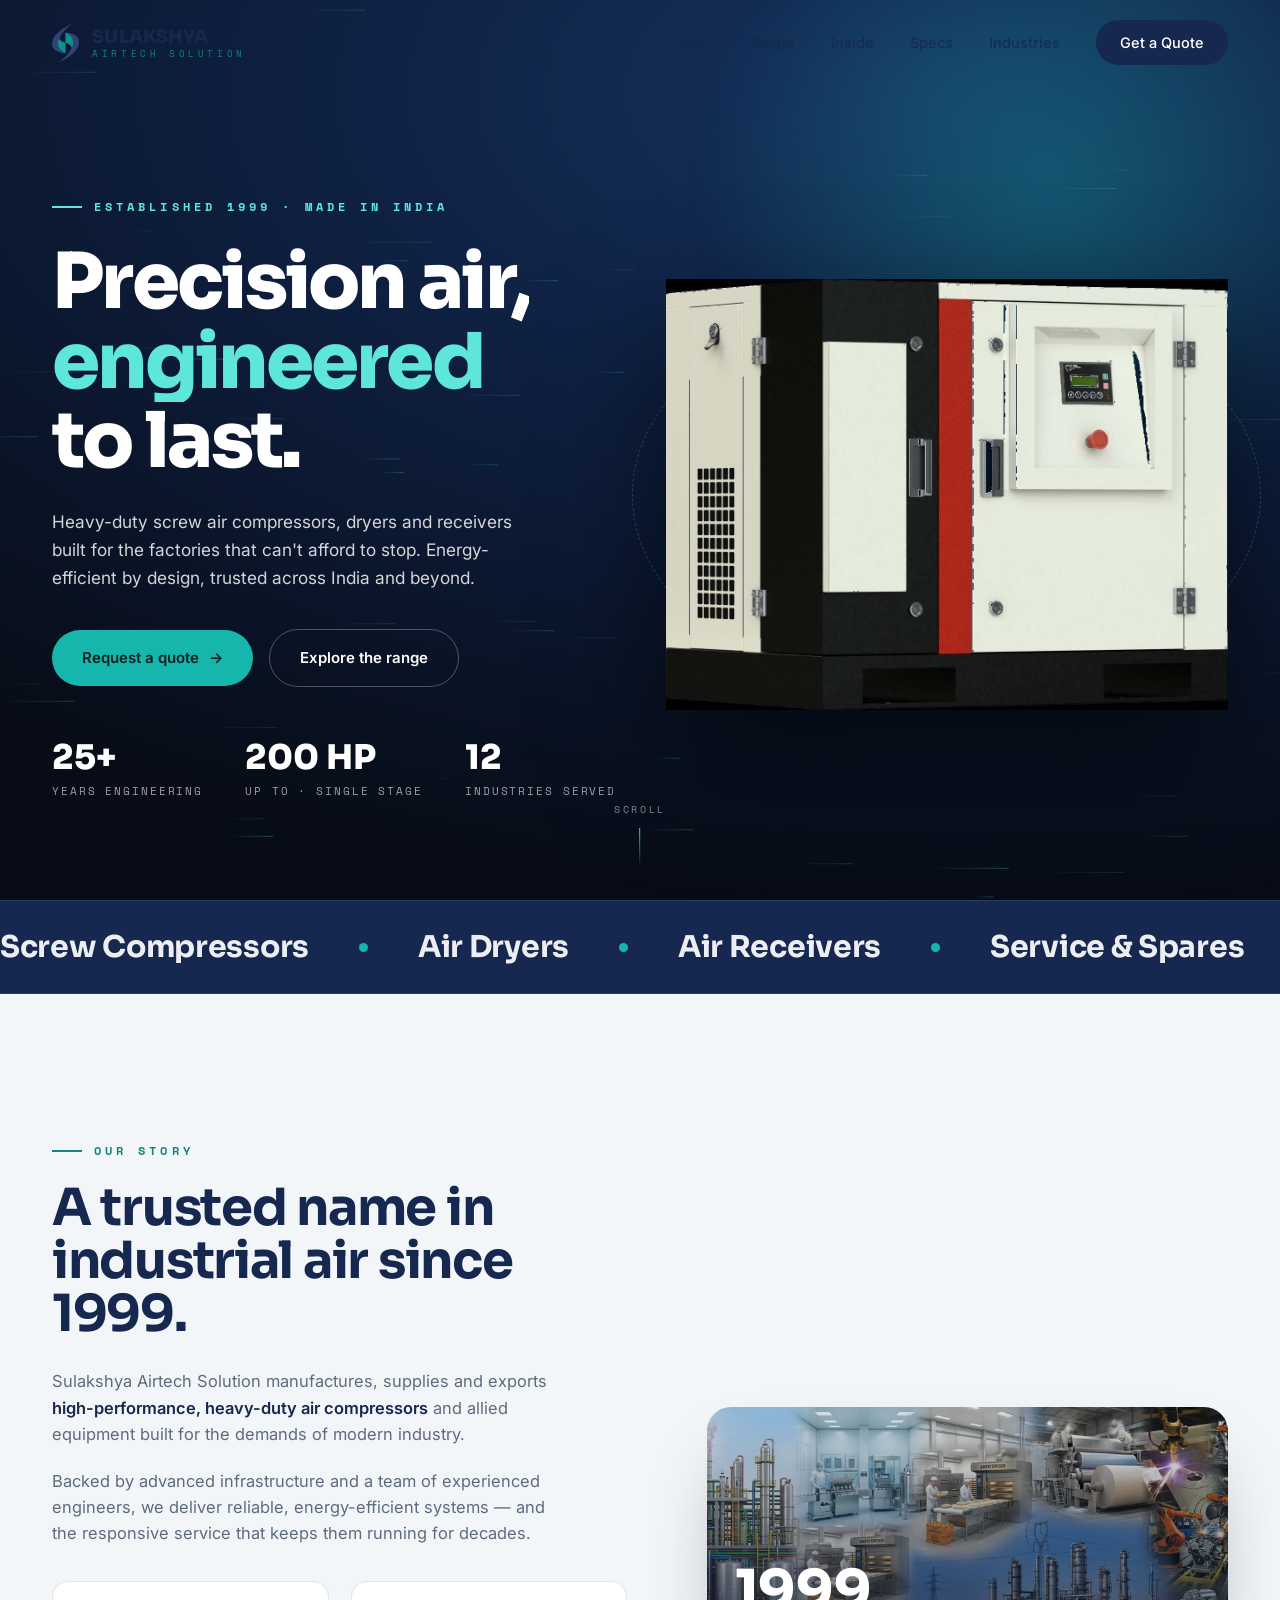
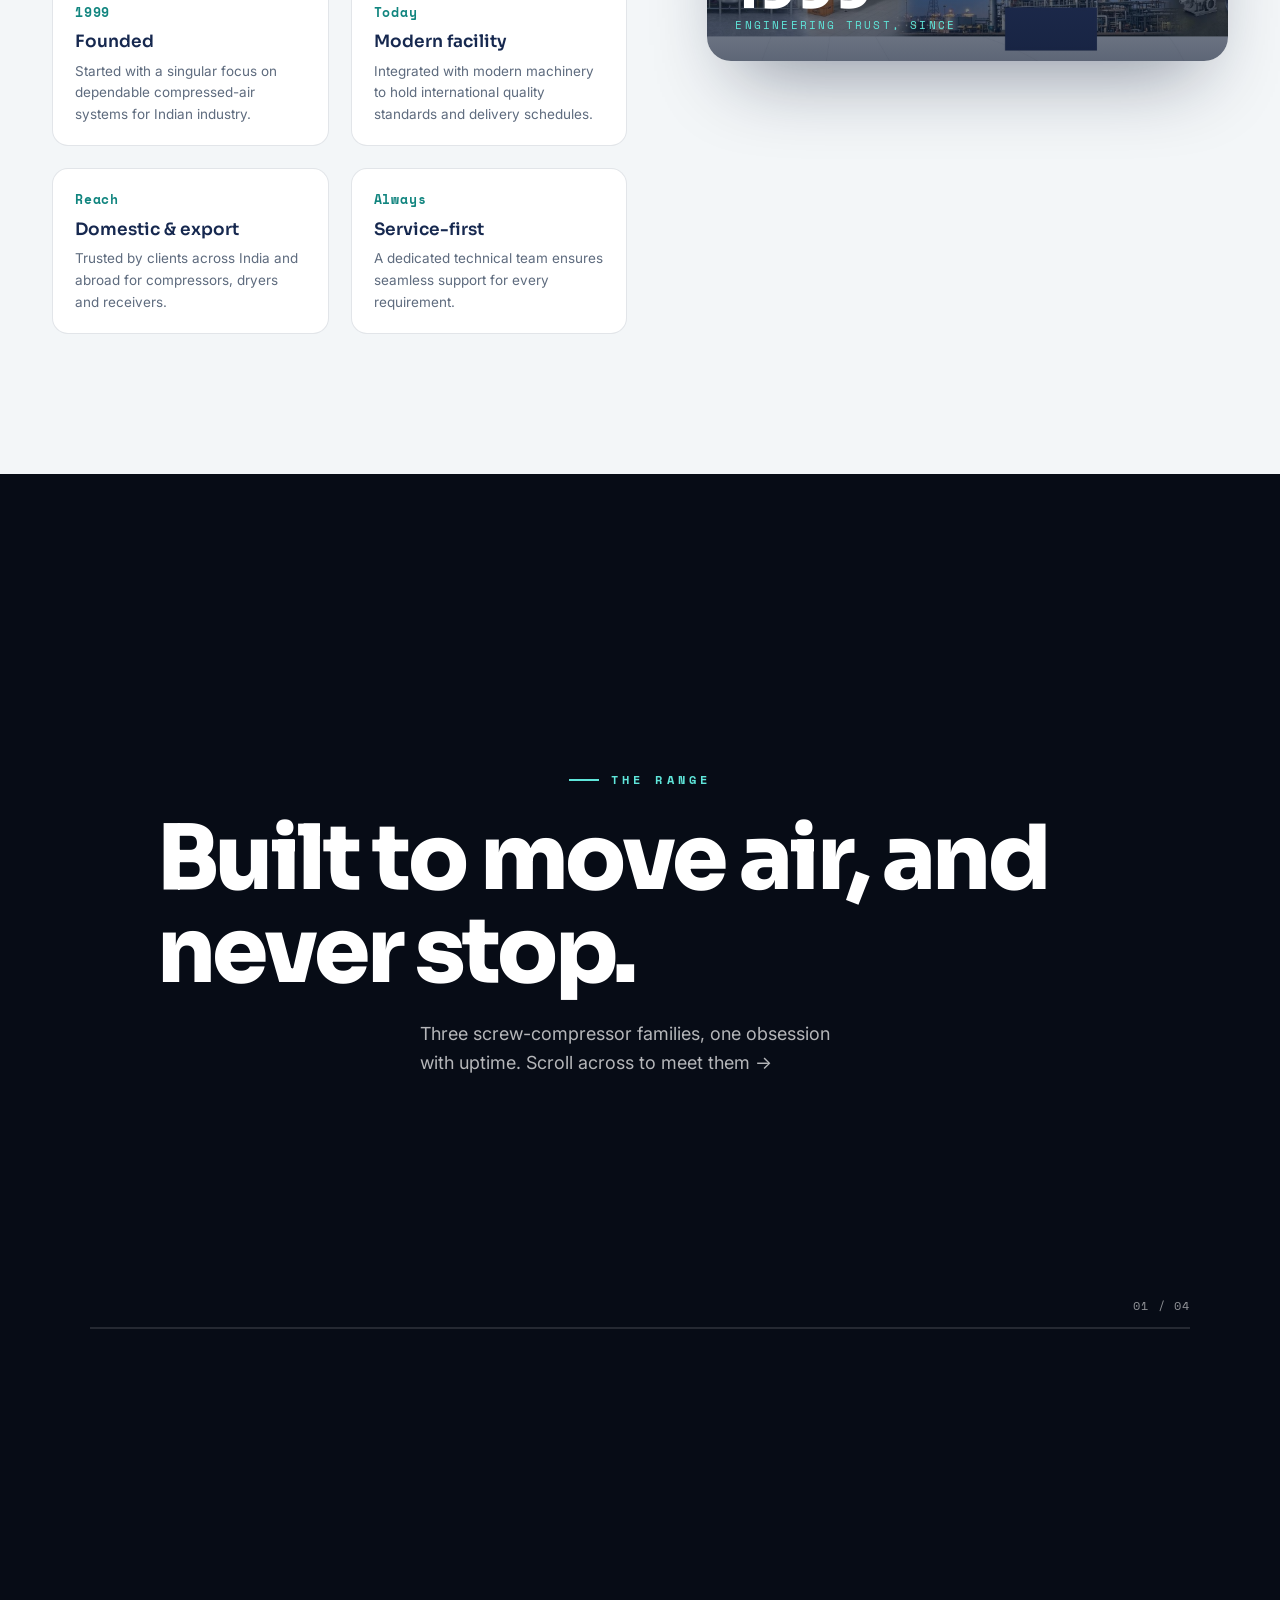
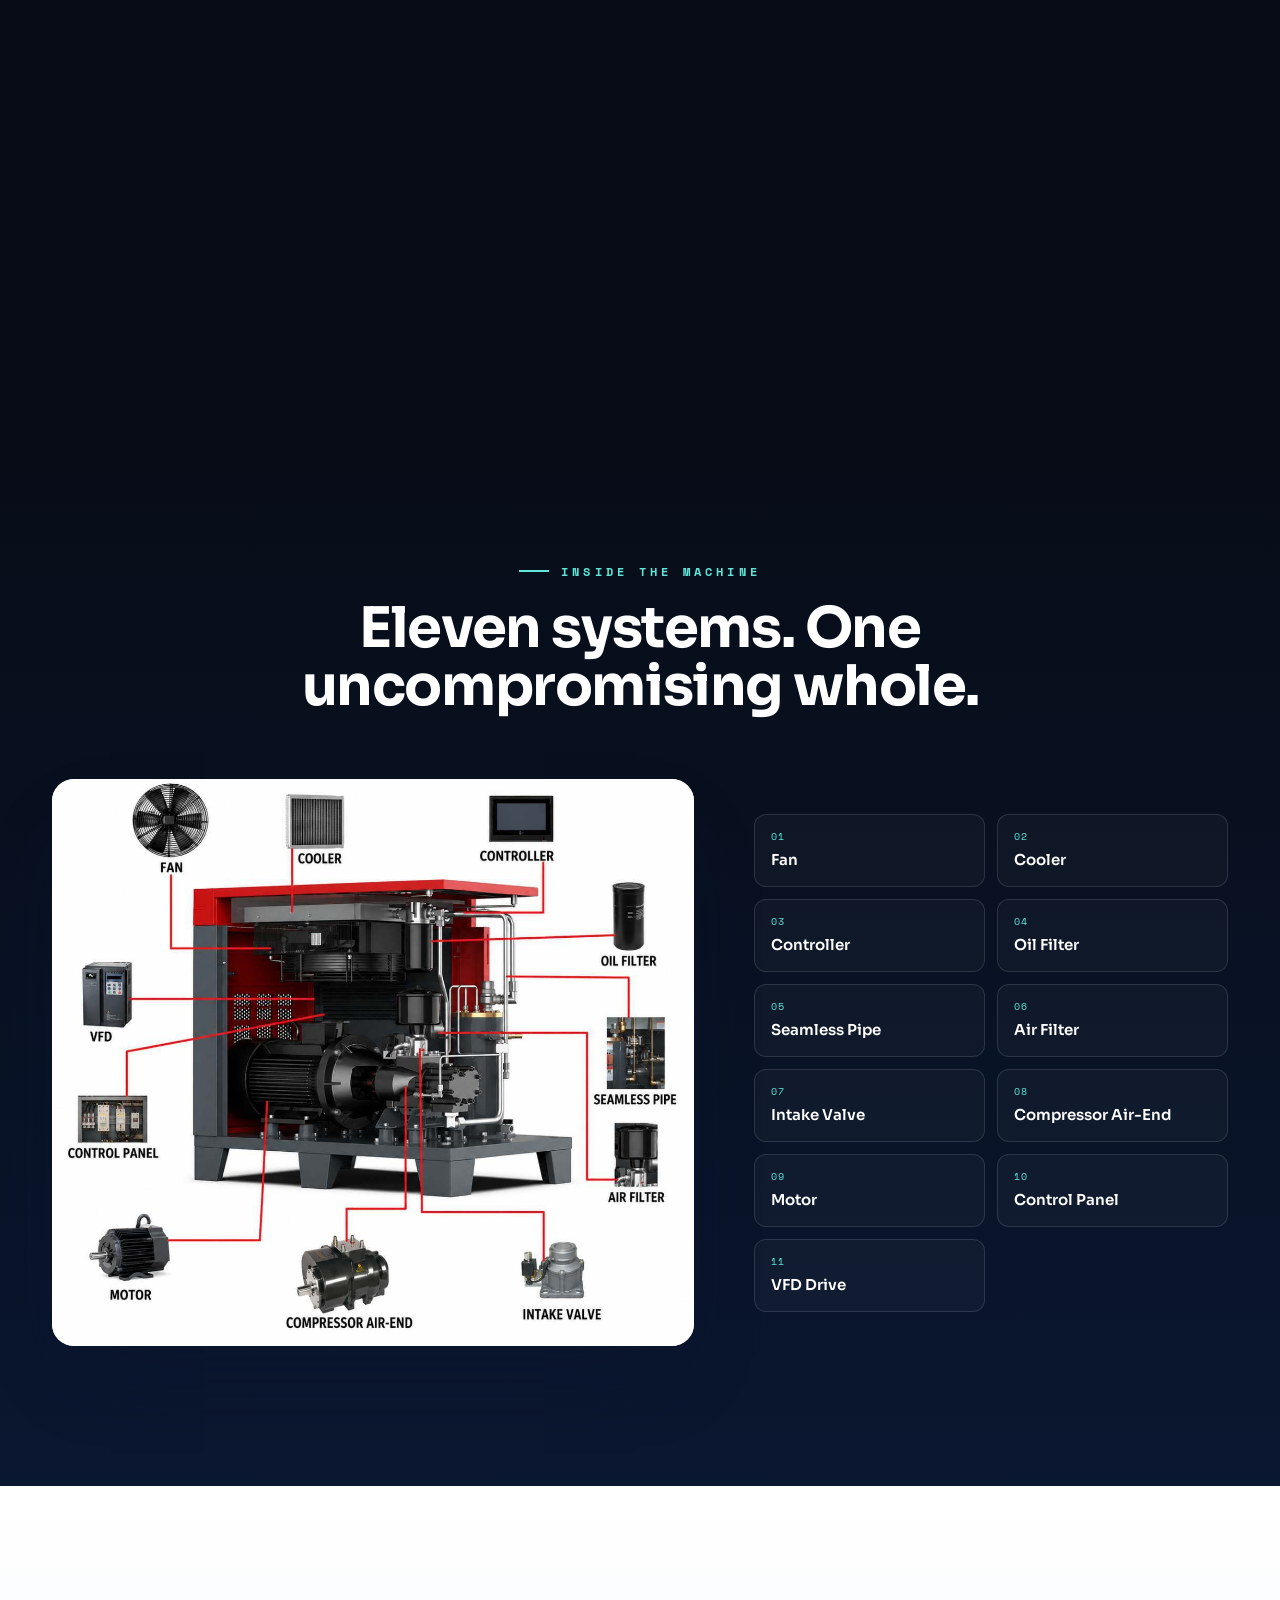
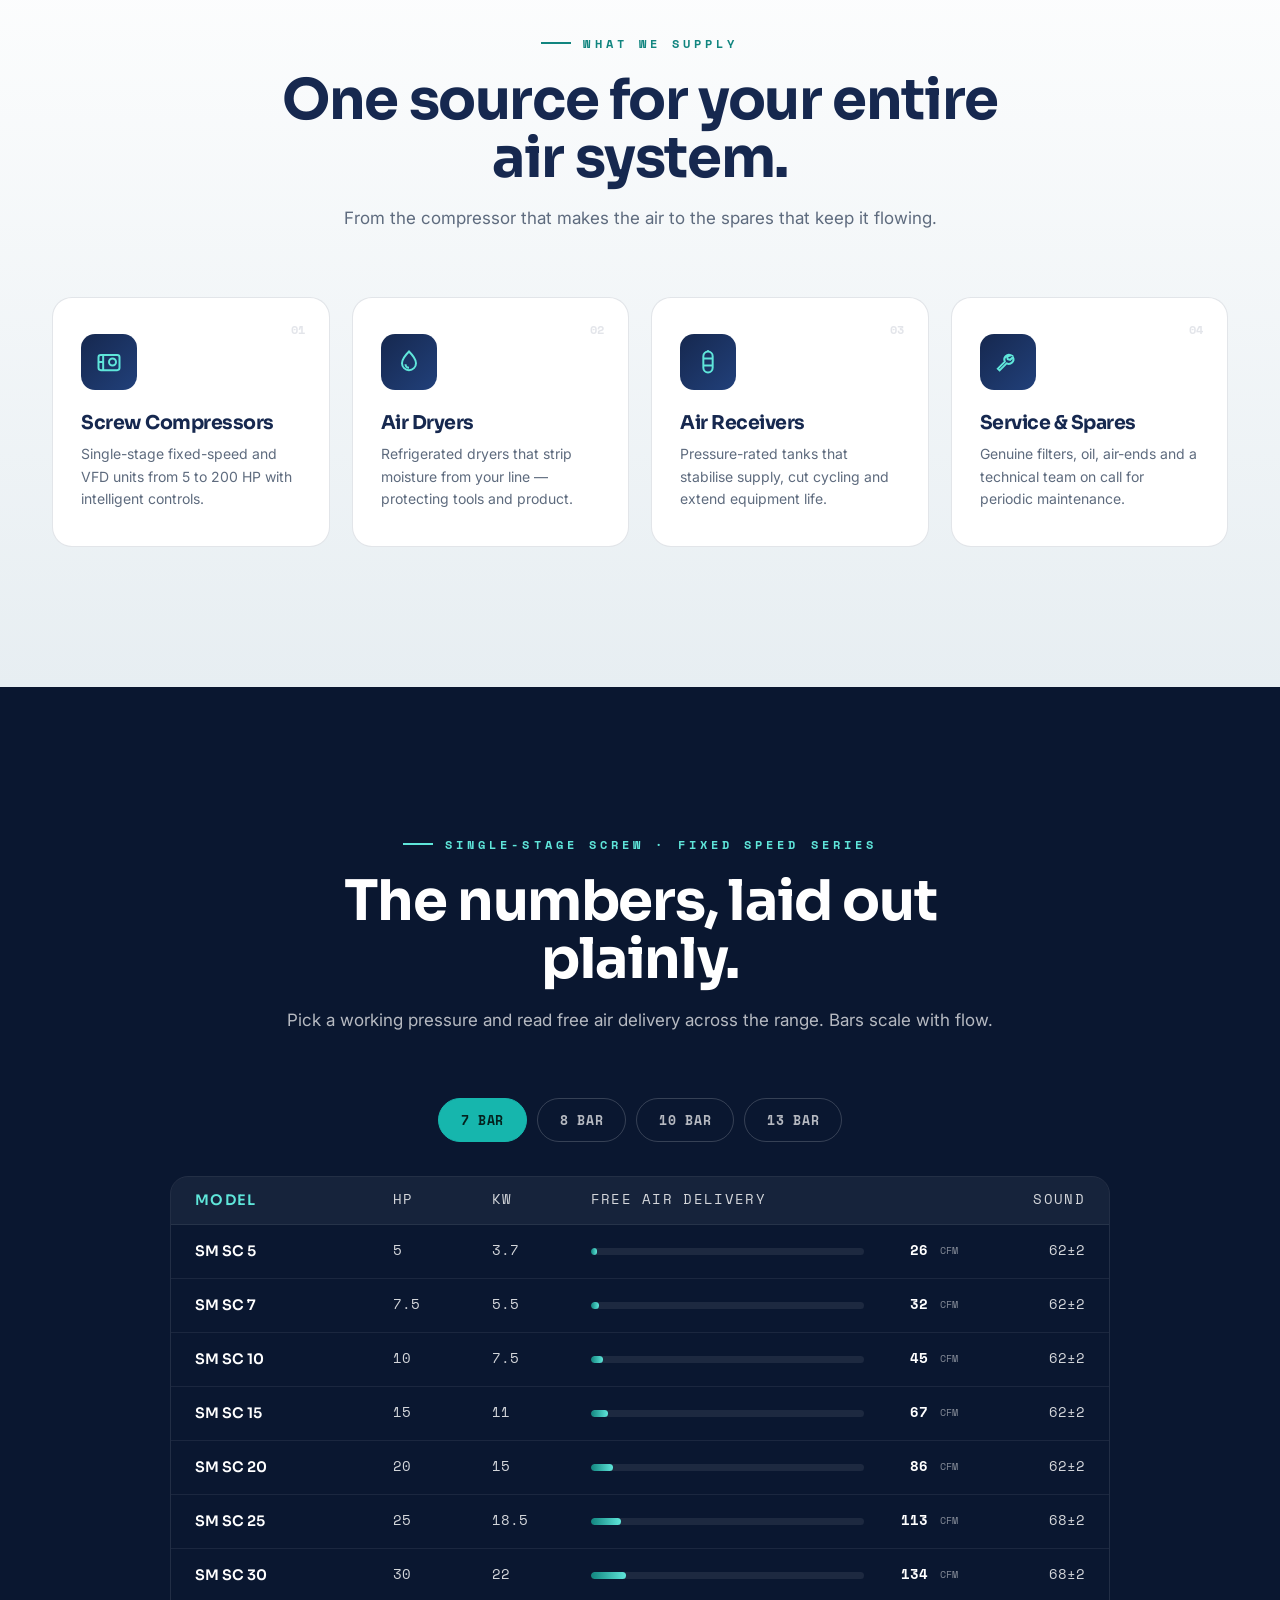
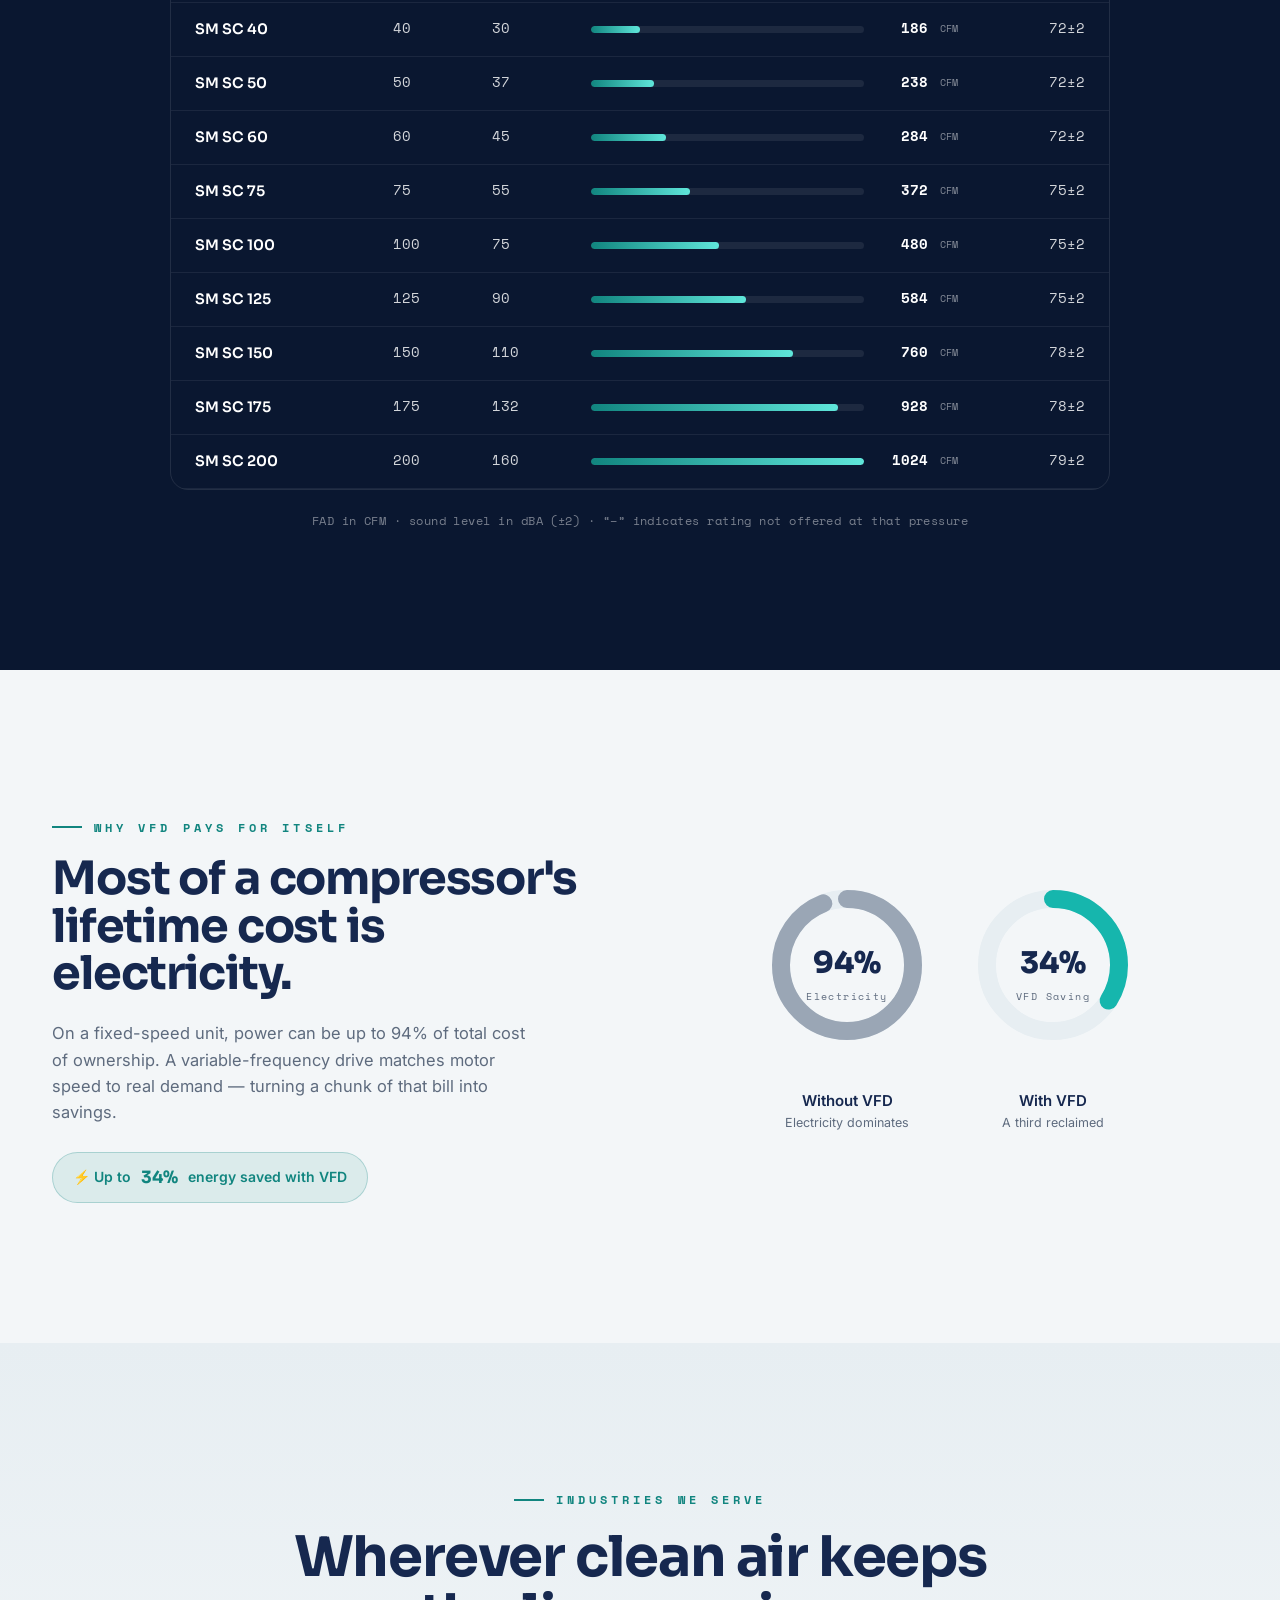
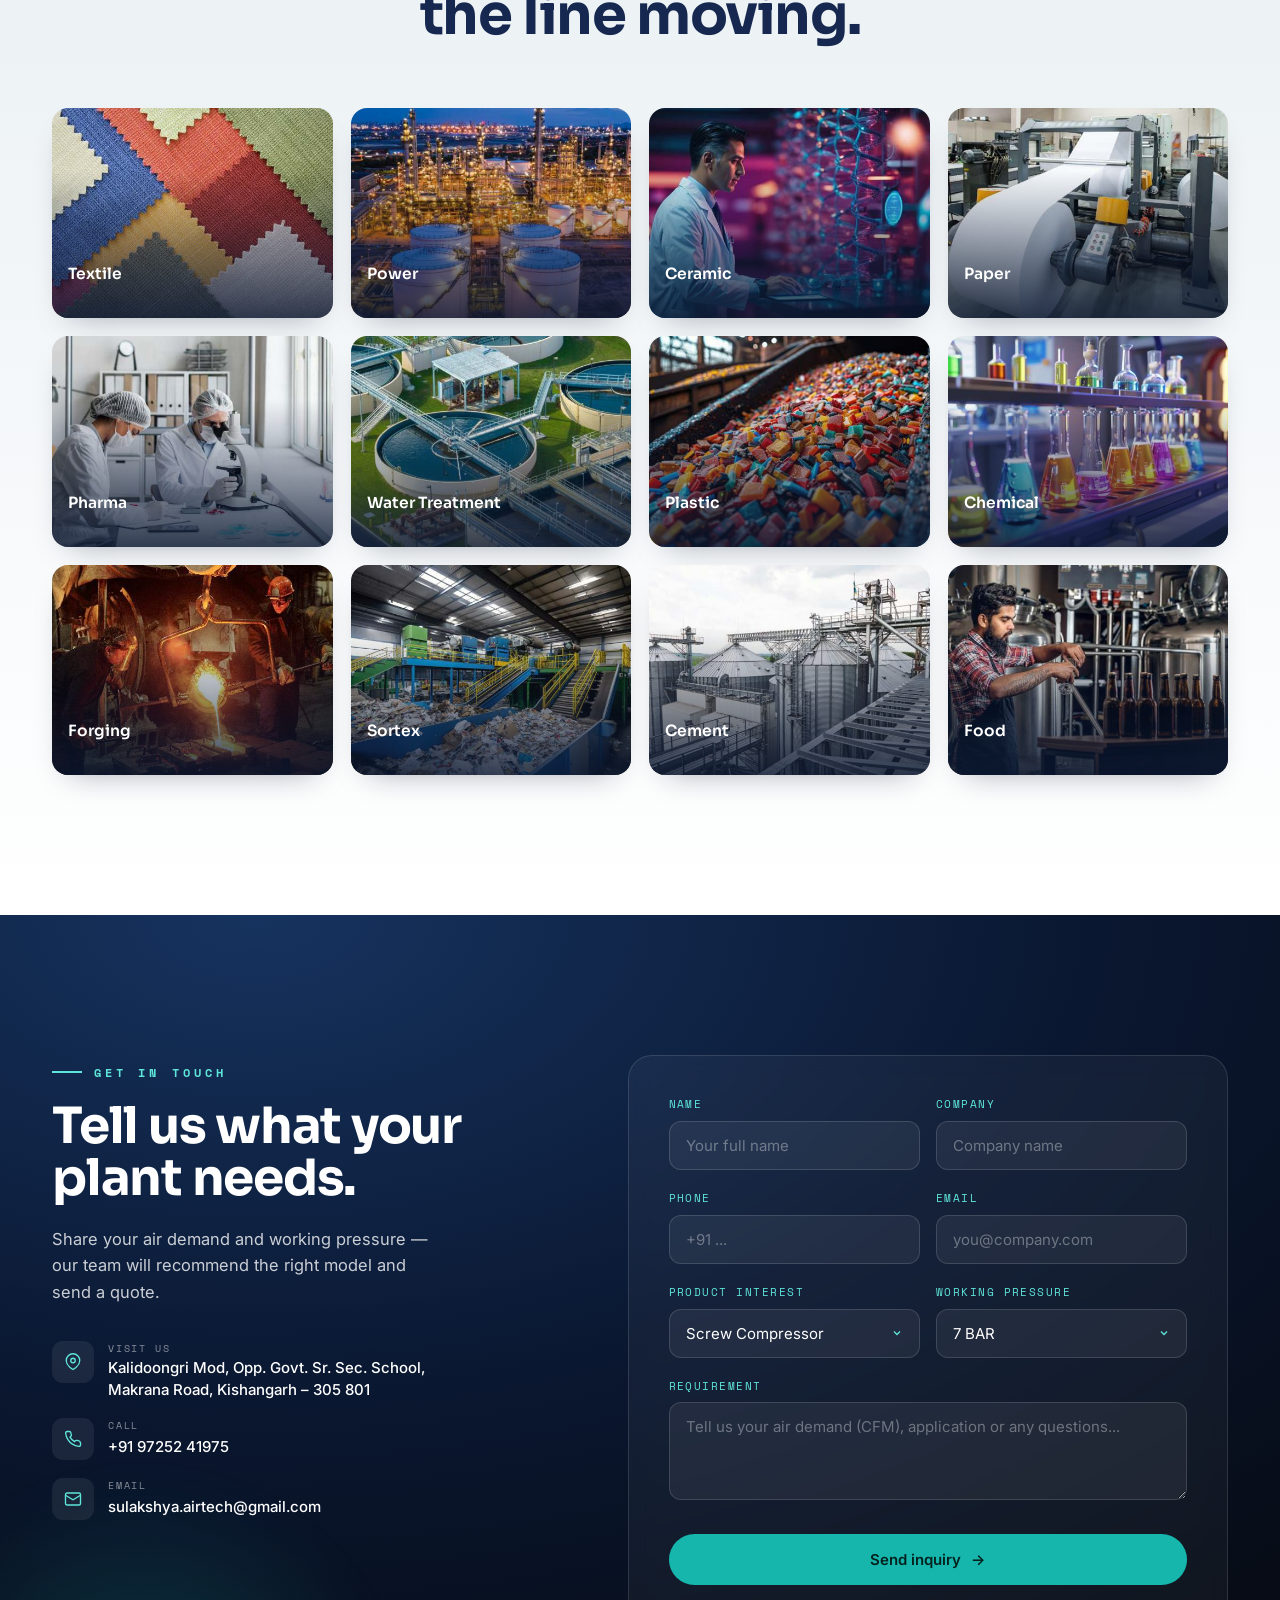
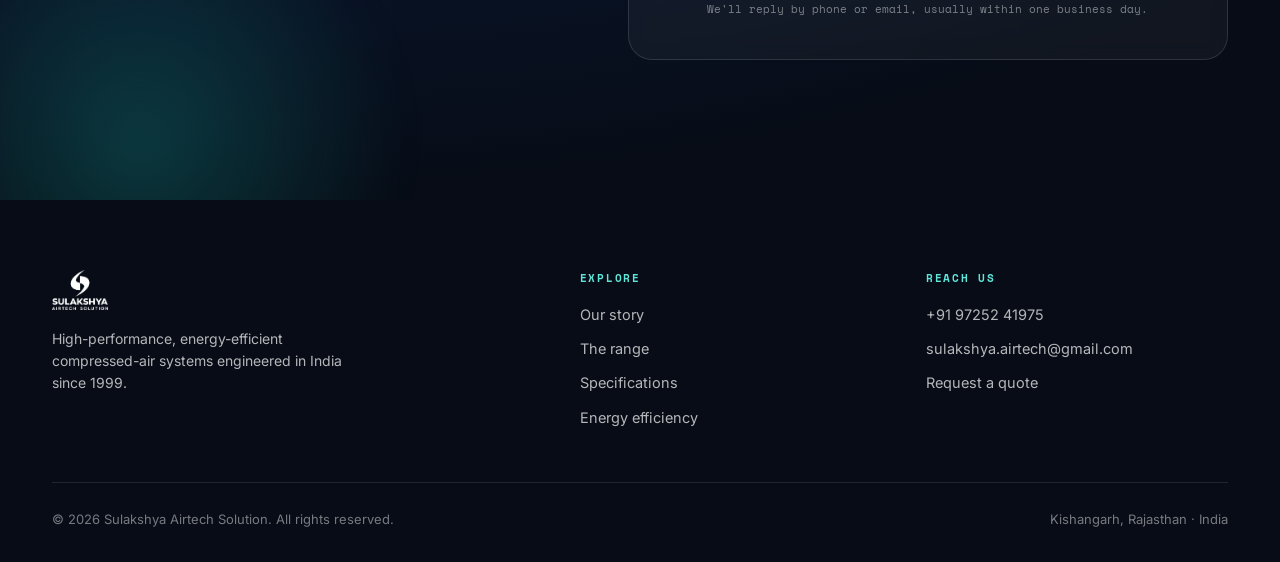
==== commit d6e26cda: "Update index.html" ====
--- a/index.html
+++ b/index.html
@@ -1,818 +1,826 @@
-<!DOCTYPE html>
-<html lang="en">
-<head>
-<meta charset="UTF-8">
-<meta name="viewport" content="width=device-width, initial-scale=1.0">
-<title>Sulakshya Airtech Solution — Precision Air, Engineered Since 1999</title>
-<meta name="description" content="Heavy-duty screw air compressors, air dryers, air receivers, service & spares. Energy-efficient industrial air systems engineered in India since 1999.">
-<link rel="icon" type="image/png" href="[data-uri]">
-<link rel="preconnect" href="https://fonts.googleapis.com">
-<link rel="preconnect" href="https://fonts.gstatic.com" crossorigin>
-<link href="https://fonts.googleapis.com/css2?family=Sora:wght@400;500;600;700;800&family=Inter:wght@400;500;600&family=Space+Mono:wght@400;700&display=swap" rel="stylesheet">
-<style>
-:root{
-  --navy:#16284F; --navy-deep:#0A1730; --ink:#070C16;
-  --teal:#11857F; --teal-bright:#16B6AD; --aqua:#5FE6DA;
-  --red:#E23B2E; --paper:#F3F6F8; --paper-2:#E7EEF2;
-  --white:#fff; --muted:#5E6B7E;
-  --line:rgba(22,40,79,.12);
-  --shadow:0 40px 80px -30px rgba(10,23,48,.45);
-  --display:'Sora',sans-serif; --body:'Inter',sans-serif; --mono:'Space Mono',monospace;
-  --ease:cubic-bezier(.16,1,.3,1);
-}
-*{margin:0;padding:0;box-sizing:border-box}
-html{scroll-behavior:smooth;-webkit-text-size-adjust:100%}
-body{font-family:var(--body);color:var(--ink);background:var(--paper);line-height:1.6;overflow-x:hidden;-webkit-font-smoothing:antialiased}
-::selection{background:var(--teal);color:#fff}
-a{color:inherit;text-decoration:none}
-img{max-width:100%;display:block}
-.wrap{max-width:1240px;margin:0 auto;padding:0 32px}
-.eyebrow{font-family:var(--mono);font-size:12px;letter-spacing:.34em;text-transform:uppercase;color:var(--teal);font-weight:700;display:inline-flex;align-items:center;gap:12px}
-.eyebrow::before{content:"";width:30px;height:2px;background:currentColor;display:inline-block}
-.eyebrow.center{justify-content:center}
-h1,h2,h3{font-family:var(--display);font-weight:700;line-height:1.04;letter-spacing:-.025em;color:var(--navy)}
-.section{padding:140px 0;position:relative}
-
-/* kinetic words */
-.kin{display:inline-block;overflow:hidden;vertical-align:top}
-.kin>span{display:inline-block;transform:translateY(110%);transition:transform 1s var(--ease)}
-.kin.in>span{transform:translateY(0)}
-.kin.d1>span{transition-delay:.05s}.kin.d2>span{transition-delay:.13s}.kin.d3>span{transition-delay:.21s}
-.kin.d4>span{transition-delay:.29s}.kin.d5>span{transition-delay:.37s}.kin.d6>span{transition-delay:.45s}
-
-/* reveal */
-.reveal{opacity:0;transform:translateY(40px);transition:opacity 1s var(--ease),transform 1s var(--ease)}
-.reveal.in{opacity:1;transform:none}
-.reveal.d1{transition-delay:.1s}.reveal.d2{transition-delay:.2s}.reveal.d3{transition-delay:.3s}
-.reveal.d4{transition-delay:.4s}.reveal.d5{transition-delay:.5s}
-.fade{opacity:0;transition:opacity 1.1s var(--ease)} .fade.in{opacity:1}
-
-/* ---------- loader ---------- */
-#loader{position:fixed;inset:0;z-index:1000;background:var(--ink);display:flex;align-items:center;justify-content:center;flex-direction:column;gap:26px;transition:opacity .8s var(--ease),visibility .8s}
-#loader.done{opacity:0;visibility:hidden}
-#loader img{width:min(280px,60vw);filter:brightness(0) invert(1);opacity:0;animation:logoIn 1.1s var(--ease) .15s forwards}
-#loader.tealize img{filter:none}
-@keyframes logoIn{0%{opacity:0;transform:translateY(18px) scale(.96)}100%{opacity:1;transform:none}}
-.load-bar{width:min(220px,50vw);height:2px;background:rgba(255,255,255,.14);overflow:hidden;border-radius:2px}
-.load-bar i{display:block;height:100%;width:0;background:linear-gradient(90deg,var(--teal),var(--aqua));animation:loadFill 1.4s var(--ease) .2s forwards}
-@keyframes loadFill{to{width:100%}}
-
-/* ---------- nav ---------- */
-header.nav{position:fixed;top:0;left:0;right:0;z-index:100;padding:20px 0;transition:background .5s var(--ease),padding .5s var(--ease),box-shadow .5s}
-header.nav.scrolled{background:rgba(243,246,248,.78);backdrop-filter:blur(16px) saturate(1.2);padding:13px 0;box-shadow:0 1px 0 var(--line)}
-.nav-inner{display:flex;align-items:center;justify-content:space-between}
-.brand{display:flex;align-items:center;gap:13px}
-.brand img{height:38px;width:auto}
-.brand .txt{font-family:var(--display);font-weight:800;font-size:18px;letter-spacing:.01em;color:var(--navy);line-height:1}
-.brand .txt span{display:block;font-family:var(--mono);font-weight:400;font-size:9px;letter-spacing:.4em;color:var(--teal);margin-top:3px}
-nav.links{display:flex;gap:36px;align-items:center}
-nav.links a{font-size:14.5px;font-weight:500;color:var(--navy);opacity:.8;position:relative;transition:opacity .3s;cursor:pointer}
-nav.links a::after{content:"";position:absolute;left:0;bottom:-6px;height:2px;width:0;background:var(--teal);transition:width .4s var(--ease)}
-nav.links a:hover{opacity:1}nav.links a:hover::after{width:100%}
-.nav-cta{background:var(--navy);color:#fff!important;padding:11px 24px;border-radius:100px;font-weight:600;opacity:1!important;transition:transform .35s var(--ease),box-shadow .35s}
-.nav-cta::after{display:none}
-.nav-cta:hover{transform:translateY(-2px);box-shadow:0 14px 28px -10px rgba(10,23,48,.5)}
-.menu-btn{display:none;background:none;border:none;cursor:pointer;flex-direction:column;gap:5px;padding:8px}
-.menu-btn span{width:24px;height:2px;background:var(--navy);display:block;transition:.3s}
-
-/* ---------- hero ---------- */
-.hero{position:relative;min-height:100vh;background:radial-gradient(120% 90% at 75% 10%,#16335f 0%,#0E1F40 45%,#070C16 100%);color:#fff;overflow:hidden;display:flex;align-items:center}
-#airflow{position:absolute;inset:0;width:100%;height:100%;opacity:.6;pointer-events:none}
-.hero-glow{position:absolute;width:820px;height:820px;border-radius:50%;background:radial-gradient(circle,rgba(23,182,174,.30),transparent 60%);top:-220px;right:-180px;filter:blur(18px);pointer-events:none;animation:floatGlow 16s ease-in-out infinite alternate}
-@keyframes floatGlow{to{transform:translate(-70px,90px) scale(1.14)}}
-.hero .wrap{position:relative;z-index:3;display:grid;grid-template-columns:1.02fr .98fr;gap:30px;align-items:center;width:100%;padding-top:90px}
-.hero-eyebrow{color:var(--aqua)}
-.hero h1{color:#fff;font-size:clamp(42px,6vw,84px);font-weight:800;margin:26px 0 26px;letter-spacing:-.035em}
-.hero h1 .accent{color:var(--aqua)}
-.hero p.lead{font-size:clamp(16px,1.35vw,19px);color:rgba(255,255,255,.82);max-width:480px;margin-bottom:38px}
-.hero-actions{display:flex;gap:16px;flex-wrap:wrap;align-items:center}
-.btn{display:inline-flex;align-items:center;gap:10px;font-weight:600;font-size:15px;padding:16px 30px;border-radius:100px;cursor:pointer;border:none;transition:transform .4s var(--ease),box-shadow .4s var(--ease),background .3s;font-family:var(--body)}
-.btn-primary{background:var(--teal-bright);color:#04221e}
-.btn-primary:hover{transform:translateY(-3px);box-shadow:0 20px 40px -14px rgba(23,182,174,.6)}
-.btn-ghost{background:transparent;color:#fff;border:1.5px solid rgba(255,255,255,.28)}
-.btn-ghost:hover{border-color:#fff;transform:translateY(-3px)}
-.btn .arr{transition:transform .4s var(--ease)}.btn:hover .arr{transform:translateX(5px)}
-.hero-stats{display:flex;gap:42px;margin-top:54px;flex-wrap:wrap}
-.hstat .num{font-family:var(--display);font-weight:800;font-size:34px;color:#fff;line-height:1}
-.hstat .lab{font-family:var(--mono);font-size:10.5px;letter-spacing:.18em;text-transform:uppercase;color:rgba(255,255,255,.6);margin-top:8px}
-.hero-unit{position:relative;display:flex;justify-content:center;will-change:transform}
-.hero-unit .ring{position:absolute;inset:2% -6%;border:1px dashed rgba(95,230,218,.28);border-radius:50%;animation:spin 50s linear infinite}
-.hero-unit .ring2{position:absolute;inset:14% 6%;border:1px solid rgba(95,230,218,.12);border-radius:50%;animation:spin 70s linear infinite reverse}
-@keyframes spin{to{transform:rotate(360deg)}}
-.hero-unit img{position:relative;z-index:2;filter:drop-shadow(0 50px 60px rgba(0,0,0,.55));opacity:0;animation:unitIn 1.4s var(--ease) .5s forwards}
-@keyframes unitIn{0%{opacity:0;transform:translateY(50px) scale(.92)}100%{opacity:1;transform:none}}
-.scroll-hint{position:absolute;bottom:32px;left:50%;transform:translateX(-50%);z-index:4;font-family:var(--mono);font-size:10px;letter-spacing:.26em;color:rgba(255,255,255,.5);text-transform:uppercase;display:flex;flex-direction:column;align-items:center;gap:10px}
-.scroll-hint .bar{width:1px;height:40px;background:linear-gradient(rgba(95,230,218,.9),transparent);animation:drop 1.9s ease-in-out infinite}
-@keyframes drop{0%{transform:scaleY(0);transform-origin:top}50%{transform:scaleY(1);transform-origin:top}50.1%{transform-origin:bottom}100%{transform:scaleY(0);transform-origin:bottom}}
-
-/* ---------- marquee ---------- */
-.marquee{background:var(--navy);color:#fff;padding:22px 0;overflow:hidden;border-top:1px solid rgba(255,255,255,.08);border-bottom:1px solid rgba(255,255,255,.08)}
-.marquee-track{display:flex;gap:50px;width:max-content;animation:scrollX 26s linear infinite}
-.marquee:hover .marquee-track{animation-play-state:paused}
-.marquee span{font-family:var(--display);font-weight:700;font-size:clamp(20px,2.4vw,30px);letter-spacing:-.01em;display:inline-flex;align-items:center;gap:50px;color:rgba(255,255,255,.92)}
-.marquee span::after{content:"";width:9px;height:9px;border-radius:50%;background:var(--teal-bright)}
-@keyframes scrollX{to{transform:translateX(-50%)}}
-
-/* ---------- story ---------- */
-.story{background:var(--paper);overflow:hidden}
-.story-grid{display:grid;grid-template-columns:1.05fr .95fr;gap:80px;align-items:center}
-.story h2{font-size:clamp(32px,4vw,52px);margin:20px 0 28px}
-.story p{color:var(--muted);font-size:16.5px;margin-bottom:20px;max-width:520px}
-.story p strong{color:var(--navy);font-weight:600}
-.heritage{position:relative;border-radius:24px;overflow:hidden;box-shadow:var(--shadow)}
-.heritage img{width:100%;height:100%;object-fit:cover;transform:scale(1.05);transition:transform 1.4s var(--ease)}
-.heritage.in img{transform:scale(1)}
-.heritage::after{content:"";position:absolute;inset:0;background:linear-gradient(180deg,rgba(10,23,48,.1),rgba(10,23,48,.66))}
-.heritage .badge{position:absolute;left:28px;bottom:26px;z-index:2;color:#fff}
-.heritage .badge .y{font-family:var(--display);font-weight:800;font-size:54px;line-height:1}
-.heritage .badge .t{font-family:var(--mono);font-size:11px;letter-spacing:.2em;text-transform:uppercase;color:var(--aqua)}
-.timeline{margin-top:34px;display:grid;grid-template-columns:1fr 1fr;gap:22px}
-.tl-item{padding:20px 22px;border:1px solid var(--line);border-radius:16px;background:#fff;transition:transform .5s var(--ease),box-shadow .5s,border-color .4s}
-.tl-item:hover{transform:translateY(-5px);box-shadow:var(--shadow);border-color:transparent}
-.tl-item .yr{font-family:var(--mono);font-weight:700;color:var(--teal);font-size:13px;letter-spacing:.06em}
-.tl-item h4{font-family:var(--display);font-weight:600;font-size:17px;color:var(--navy);margin:6px 0 5px}
-.tl-item p{font-size:13.5px;margin:0;color:var(--muted)}
-
-/* ---------- horizontal showcase ---------- */
-.showcase{background:var(--ink);color:#fff;position:relative}
-.showcase-sticky{position:sticky;top:0;height:100vh;overflow:hidden;display:flex;align-items:center}
-.showcase-track{display:flex;height:100%;will-change:transform}
-.panel{flex:0 0 100vw;height:100%;display:flex;align-items:center;padding:0 7vw;position:relative}
-.panel-title{flex-direction:column;justify-content:center;text-align:left}
-.panel-title .eyebrow{color:var(--aqua)}
-.panel-title h2{color:#fff;font-size:clamp(40px,7vw,104px);font-weight:800;letter-spacing:-.04em;margin:22px 0 22px;max-width:14ch}
-.panel-title p{color:rgba(255,255,255,.7);font-size:18px;max-width:440px}
-.panel-prod{display:grid;grid-template-columns:1fr 1fr;gap:5vw;align-items:center;width:100%}
-.panel-prod .ptxt .idx{font-family:var(--mono);font-size:13px;color:var(--aqua);letter-spacing:.12em}
-.panel-prod .ptxt h3{color:#fff;font-size:clamp(30px,4vw,56px);font-weight:800;letter-spacing:-.03em;margin:14px 0 18px}
-.panel-prod .ptxt p{color:rgba(255,255,255,.72);font-size:16.5px;max-width:420px;margin-bottom:24px}
-.panel-prod .specsmini{display:flex;gap:26px;flex-wrap:wrap}
-.panel-prod .specsmini div .v{font-family:var(--display);font-weight:700;font-size:24px;color:var(--aqua)}
-.panel-prod .specsmini div .k{font-family:var(--mono);font-size:10px;letter-spacing:.14em;text-transform:uppercase;color:rgba(255,255,255,.5);margin-top:4px}
-.panel-prod .pimg{position:relative;display:flex;justify-content:center;align-items:center}
-.panel-prod .pimg::before{content:"";position:absolute;width:78%;aspect-ratio:1;border-radius:50%;background:radial-gradient(circle,rgba(23,182,174,.26),transparent 62%);filter:blur(10px)}
-.panel-prod .pimg img{position:relative;max-height:62vh;filter:drop-shadow(0 40px 50px rgba(0,0,0,.6))}
-.showcase-rail{position:absolute;left:7vw;right:7vw;bottom:5vh;height:2px;background:rgba(255,255,255,.12);z-index:5}
-.showcase-rail i{display:block;height:100%;width:0;background:linear-gradient(90deg,var(--teal),var(--aqua))}
-.showcase-count{position:absolute;right:7vw;bottom:calc(5vh + 14px);font-family:var(--mono);font-size:12px;letter-spacing:.1em;color:rgba(255,255,255,.55);z-index:5}
-
-/* vertical fallback for mobile showcase */
-.showcase.stacked .showcase-sticky{position:relative;height:auto;display:block;overflow:visible}
-.showcase.stacked .showcase-track{flex-direction:column;height:auto;transform:none!important}
-.showcase.stacked .panel{flex:none;width:100%;min-height:auto;padding:64px 7vw}
-.showcase.stacked .showcase-rail,.showcase.stacked .showcase-count{display:none}
-
-/* ---------- anatomy ---------- */
-.anatomy{background:linear-gradient(180deg,#070C16,#0A1730)}
-.anatomy .sec-head h2,.anatomy .sec-head{color:#fff}
-.anatomy .eyebrow{color:var(--aqua)}
-.ana-grid{display:grid;grid-template-columns:1.15fr .85fr;gap:60px;align-items:center;margin-top:50px}
-.ana-img{position:relative;border-radius:22px;overflow:hidden;background:#fff;box-shadow:var(--shadow)}
-.ana-img img{width:100%;transform:scale(1.06);transition:transform 1.4s var(--ease)}
-.ana-img.in img{transform:scale(1)}
-.ana-list{display:grid;grid-template-columns:1fr 1fr;gap:12px}
-.ana-chip{padding:14px 16px;border:1px solid rgba(255,255,255,.12);border-radius:12px;background:rgba(255,255,255,.03);transition:transform .5s var(--ease),background .4s,border-color .4s}
-.ana-chip:hover{background:rgba(23,182,174,.1);border-color:var(--teal-bright);transform:translateY(-4px)}
-.ana-chip .n{font-family:var(--mono);font-size:10px;color:var(--aqua);letter-spacing:.1em}
-.ana-chip .t{font-family:var(--display);font-weight:600;font-size:15px;color:#fff;margin-top:3px}
-
-/* ---------- section heads ---------- */
-.sec-head{text-align:center;max-width:720px;margin:0 auto 64px}
-.sec-head h2{font-size:clamp(32px,4.4vw,56px);margin:18px 0 18px}
-.sec-head p{color:var(--muted);font-size:17px}
-
-/* ---------- products categories ---------- */
-.cats{background:linear-gradient(180deg,#fff,var(--paper-2))}
-.cat-grid{display:grid;grid-template-columns:repeat(4,1fr);gap:22px}
-.cat-card{background:#fff;border:1px solid var(--line);border-radius:20px;padding:36px 28px;position:relative;overflow:hidden;transition:transform .5s var(--ease),box-shadow .5s,border-color .4s}
-.cat-card::before{content:"";position:absolute;left:0;top:0;height:3px;width:0;background:linear-gradient(90deg,var(--teal),var(--teal-bright));transition:width .5s var(--ease)}
-.cat-card:hover{transform:translateY(-9px);box-shadow:var(--shadow);border-color:transparent}
-.cat-card:hover::before{width:100%}
-.cat-ico{width:56px;height:56px;border-radius:14px;background:linear-gradient(135deg,var(--navy),#21407a);display:flex;align-items:center;justify-content:center;margin-bottom:24px;transition:transform .5s var(--ease)}
-.cat-card:hover .cat-ico{transform:rotate(-7deg) scale(1.07)}
-.cat-ico svg{width:28px;height:28px;stroke:var(--aqua);fill:none;stroke-width:1.7}
-.cat-card h3{font-size:19px;margin-bottom:10px}
-.cat-card p{font-size:14px;color:var(--muted)}
-.cat-card .idx{position:absolute;right:24px;top:22px;font-family:var(--mono);font-size:12px;color:var(--line);font-weight:700}
-
-/* ---------- specs ---------- */
-.specs{background:var(--navy-deep);color:#fff;overflow:hidden}
-.specs .eyebrow{color:var(--aqua)}.specs .sec-head h2{color:#fff}.specs .sec-head p{color:rgba(255,255,255,.7)}
-.spec-tabs{display:flex;gap:10px;justify-content:center;margin-bottom:34px;flex-wrap:wrap}
-.spec-tab{font-family:var(--mono);font-size:13px;font-weight:700;letter-spacing:.05em;padding:11px 22px;border-radius:100px;border:1px solid rgba(255,255,255,.18);background:transparent;color:rgba(255,255,255,.7);cursor:pointer;transition:.3s}
-.spec-tab.active{background:var(--teal-bright);color:#04221e;border-color:var(--teal-bright)}
-.spec-tab:hover:not(.active){border-color:var(--aqua);color:#fff}
-.spec-table{max-width:940px;margin:0 auto;border-radius:18px;overflow:hidden;border:1px solid rgba(255,255,255,.1)}
-.spec-row{display:grid;grid-template-columns:1.4fr .7fr .7fr 2.6fr .9fr;align-items:center;padding:0 24px;min-height:54px;border-bottom:1px solid rgba(255,255,255,.07);transition:background .3s}
-.spec-row.head{background:rgba(255,255,255,.05);font-family:var(--mono);font-size:11px;letter-spacing:.12em;text-transform:uppercase;color:var(--aqua);min-height:48px}
-.spec-row:not(.head):hover{background:rgba(23,182,174,.1)}
-.spec-row .model{font-family:var(--display);font-weight:600;font-size:14.5px}
-.spec-row .cell{font-family:var(--mono);font-size:13.5px;color:rgba(255,255,255,.82)}
-.flow-cell{display:flex;align-items:center;gap:12px}
-.flow-bar{flex:1;height:7px;border-radius:6px;background:rgba(255,255,255,.08);overflow:hidden;position:relative}
-.flow-bar i{position:absolute;left:0;top:0;bottom:0;width:0;border-radius:6px;background:linear-gradient(90deg,var(--teal),var(--aqua));transition:width 1.1s var(--ease)}
-.flow-val{font-family:var(--mono);font-weight:700;font-size:13.5px;color:#fff;min-width:52px;text-align:right}
-.flow-unit{font-family:var(--mono);font-size:10px;color:rgba(255,255,255,.5)}
-.spec-note{text-align:center;font-family:var(--mono);font-size:11.5px;color:rgba(255,255,255,.45);margin-top:22px;letter-spacing:.04em}
-
-/* ---------- efficiency ---------- */
-.energy{background:var(--paper)}
-.energy-grid{display:grid;grid-template-columns:1fr 1fr;gap:64px;align-items:center}
-.energy h2{font-size:clamp(28px,3.6vw,46px);margin:18px 0 22px}
-.energy p{color:var(--muted);font-size:16.5px;margin-bottom:26px;max-width:480px}
-.donut-wrap{display:flex;gap:36px;justify-content:center;flex-wrap:wrap}
-.donut{text-align:center}
-.donut svg{transform:rotate(-90deg)}
-.donut .ring-bg{fill:none;stroke:var(--paper-2);stroke-width:18}
-.donut .ring-fg{fill:none;stroke-width:18;stroke-linecap:round;stroke-dasharray:0 999;transition:stroke-dasharray 1.5s var(--ease)}
-.donut .center-num{position:relative;margin-top:-118px;margin-bottom:84px;font-family:var(--display);font-weight:800;font-size:30px;color:var(--navy)}
-.donut .center-num small{display:block;font-family:var(--mono);font-size:10px;letter-spacing:.14em;color:var(--muted);font-weight:400;margin-top:2px}
-.donut .cap{font-weight:600;color:var(--navy);font-size:15px;margin-top:6px}
-.donut .cap span{display:block;font-size:12.5px;color:var(--muted);font-weight:400}
-.save-badge{display:inline-flex;align-items:center;gap:10px;background:rgba(17,133,127,.1);border:1px solid rgba(17,133,127,.25);color:var(--teal);font-weight:600;font-size:14px;padding:11px 20px;border-radius:100px}
-.save-badge b{font-family:var(--display);font-size:17px}
-
-/* ---------- industries ---------- */
-.industries{background:linear-gradient(180deg,var(--paper-2),#fff)}
-.ind-grid{display:grid;grid-template-columns:repeat(4,1fr);gap:18px}
-.ind-card{position:relative;border-radius:16px;overflow:hidden;aspect-ratio:4/3;box-shadow:0 14px 30px -18px rgba(10,23,48,.4)}
-.ind-card img{width:100%;height:100%;object-fit:cover;transition:transform .8s var(--ease)}
-.ind-card::after{content:"";position:absolute;inset:0;background:linear-gradient(180deg,rgba(10,23,48,0) 30%,rgba(10,23,48,.82));transition:background .4s}
-.ind-card .name{position:absolute;left:16px;bottom:14px;z-index:2;color:#fff;font-family:var(--display);font-weight:600;font-size:15.5px;transform:translateY(0);transition:transform .4s var(--ease)}
-.ind-card .name span{display:block;font-family:var(--mono);font-size:9.5px;letter-spacing:.16em;color:var(--aqua);font-weight:400;margin-top:2px;opacity:0;transition:opacity .4s}
-.ind-card:hover img{transform:scale(1.09)}
-.ind-card:hover .name{transform:translateY(-2px)}
-.ind-card:hover .name span{opacity:1}
-
-/* ---------- inquiry ---------- */
-.inquiry{background:radial-gradient(120% 100% at 20% 0%,#16335f,#0A1730 55%,#070C16);color:#fff;position:relative;overflow:hidden}
-.inq-glow{position:absolute;width:600px;height:600px;border-radius:50%;background:radial-gradient(circle,rgba(23,182,174,.26),transparent 62%);bottom:-240px;left:-160px;filter:blur(20px)}
-.inq-grid{display:grid;grid-template-columns:.92fr 1.08fr;gap:64px;align-items:start;position:relative;z-index:2}
-.inq-left h2{color:#fff;font-size:clamp(32px,4vw,50px);margin:18px 0 22px}
-.inq-left p{color:rgba(255,255,255,.78);font-size:16.5px;margin-bottom:36px;max-width:380px}
-.inq-left .eyebrow{color:var(--aqua)}
-.inq-contact{display:flex;flex-direction:column;gap:18px}
-.inq-c-item{display:flex;gap:14px;align-items:flex-start}
-.inq-c-item .ic{width:42px;height:42px;border-radius:11px;background:rgba(255,255,255,.07);display:flex;align-items:center;justify-content:center;flex:none}
-.inq-c-item .ic svg{width:18px;height:18px;stroke:var(--aqua);fill:none;stroke-width:1.8}
-.inq-c-item .lab{font-family:var(--mono);font-size:10px;letter-spacing:.18em;text-transform:uppercase;color:rgba(255,255,255,.5)}
-.inq-c-item .val{font-size:15px;color:#fff;font-weight:500;line-height:1.45}
-.inq-c-item a.val:hover{color:var(--aqua)}
-.form-card{background:rgba(255,255,255,.045);border:1px solid rgba(255,255,255,.12);border-radius:24px;padding:40px;backdrop-filter:blur(10px)}
-.frow{display:grid;grid-template-columns:1fr 1fr;gap:16px}
-.field{position:relative;margin-bottom:20px}
-.field label{font-family:var(--mono);font-size:10.5px;letter-spacing:.14em;text-transform:uppercase;color:var(--aqua);display:block;margin-bottom:8px}
-.field input,.field select,.field textarea{width:100%;background:rgba(255,255,255,.06);border:1px solid rgba(255,255,255,.14);border-radius:12px;padding:14px 16px;color:#fff;font-family:var(--body);font-size:15px;transition:border-color .3s,background .3s,box-shadow .3s}
-.field textarea{resize:vertical;min-height:98px}
-.field select{appearance:none;cursor:pointer;background-image:url("data:image/svg+xml,%3Csvg xmlns='http://www.w3.org/2000/svg' width='12' height='12' viewBox='0 0 24 24' fill='none' stroke='%235FE6DA' stroke-width='2.5'%3E%3Cpath d='M6 9l6 6 6-6'/%3E%3C/svg%3E");background-repeat:no-repeat;background-position:right 16px center}
-.field select option{background:var(--navy)}
-.field input::placeholder,.field textarea::placeholder{color:rgba(255,255,255,.35)}
-.field input:focus,.field select:focus,.field textarea:focus{outline:none;border-color:var(--teal-bright);background:rgba(23,182,174,.08);box-shadow:0 0 0 4px rgba(23,182,174,.12)}
-.field.err input,.field.err select,.field.err textarea{border-color:var(--red);box-shadow:0 0 0 4px rgba(226,59,46,.14)}
-.field .msg{font-family:var(--mono);font-size:10px;color:var(--red);margin-top:6px;display:none;letter-spacing:.04em}
-.field.err .msg{display:block}
-.form-card .btn-primary{width:100%;justify-content:center;margin-top:6px}
-.form-note{font-family:var(--mono);font-size:11px;color:rgba(255,255,255,.45);text-align:center;margin-top:16px}
-.form-success{text-align:center;padding:30px 0;display:none}
-.form-success.show{display:block;animation:pop .6s var(--ease)}
-@keyframes pop{0%{opacity:0;transform:scale(.92)}100%{opacity:1;transform:none}}
-.form-success .check{width:68px;height:68px;margin:0 auto 20px;border-radius:50%;background:var(--teal-bright);display:flex;align-items:center;justify-content:center}
-.form-success .check svg{width:32px;height:32px;stroke:#04221e;stroke-width:3;fill:none;stroke-dasharray:40;stroke-dashoffset:40;animation:draw .6s .2s var(--ease) forwards}
-@keyframes draw{to{stroke-dashoffset:0}}
-.form-success h3{color:#fff;font-size:23px;margin-bottom:8px}
-.form-success p{color:rgba(255,255,255,.75);max-width:340px;margin:0 auto 18px}
-.form-success .btn-ghost{margin:0 auto}
-
-/* ---------- footer ---------- */
-footer{background:var(--ink);color:rgba(255,255,255,.7);padding:70px 0 32px}
-.foot-grid{display:grid;grid-template-columns:1.6fr 1fr 1fr;gap:44px;padding-bottom:42px;border-bottom:1px solid rgba(255,255,255,.1)}
-.foot-brand img{height:40px;filter:brightness(0) invert(1);margin-bottom:18px}
-.foot-brand p{font-size:14px;max-width:320px}
-.foot-col h5{font-family:var(--mono);font-size:11px;letter-spacing:.16em;text-transform:uppercase;color:var(--aqua);margin-bottom:16px}
-.foot-col a{display:block;font-size:14.5px;margin-bottom:11px;transition:color .3s;cursor:pointer}
-.foot-col a:hover{color:#fff}
-.foot-bottom{padding-top:26px;display:flex;justify-content:space-between;font-size:13px;color:rgba(255,255,255,.45);flex-wrap:wrap;gap:10px}
-
-.progress{position:fixed;top:0;left:0;height:3px;background:linear-gradient(90deg,var(--teal),var(--aqua));width:0;z-index:200;transition:width .1s linear}
-
-/* ---------- responsive ---------- */
-@media(max-width:980px){
-  .hero .wrap{grid-template-columns:1fr;gap:48px;text-align:center}
-  .hero-eyebrow,.hero-stats,.hero-actions{justify-content:center}
-  .story-grid,.energy-grid,.inq-grid,.ana-grid{grid-template-columns:1fr;gap:48px}
-  .cat-grid{grid-template-columns:1fr 1fr}
-  .ind-grid{grid-template-columns:1fr 1fr}
-  .panel-prod{grid-template-columns:1fr;text-align:center;gap:30px}
-  .panel-prod .pimg{order:-1}
-  .panel-prod .specsmini{justify-content:center}
-  nav.links{display:none}
-  .menu-btn{display:flex}
-  nav.links.open{display:flex;position:absolute;top:62px;right:20px;flex-direction:column;background:#fff;padding:22px 26px;border-radius:16px;box-shadow:var(--shadow);gap:18px}
-}
-@media(max-width:620px){
-  .section{padding:88px 0}
-  .wrap{padding:0 22px}
-  .cat-grid,.timeline{grid-template-columns:1fr}
-  .ana-list{grid-template-columns:1fr 1fr}
-  .frow{grid-template-columns:1fr}
-  .form-card{padding:26px}
-  .spec-row{grid-template-columns:1.3fr .6fr 2fr .8fr;font-size:12px}
-  .spec-row .kw,.spec-row.head .kw{display:none}
-  .donut-wrap{gap:18px}
-}
-@media(prefers-reduced-motion:reduce){
-  *{animation-duration:.001s!important;transition-duration:.001s!important}
-  .reveal,.kin>span,.fade{opacity:1!important;transform:none!important}
-  .showcase-track{transform:none!important}
-}
-</style>
-</head>
-<body>
-
-<!-- LOADER -->
-<div id="loader"><img src="[data-uri]" alt="Sulakshya Airtech Solution"><div class="load-bar"><i></i></div></div>
-
-<div class="progress" id="progress"></div>
-
-<!-- NAV -->
-<header class="nav" id="nav">
-  <div class="wrap nav-inner">
-    <a href="#top" class="brand" data-link aria-label="Sulakshya Airtech home">
-      <img src="[data-uri]" alt="">
-      <span class="txt">SULAKSHYA<span>AIRTECH&nbsp;SOLUTION</span></span>
-    </a>
-    <nav class="links" id="navLinks">
-      <a data-link href="#story">Story</a>
-      <a data-link href="#range">Range</a>
-      <a data-link href="#anatomy">Inside</a>
-      <a data-link href="#specs">Specs</a>
-      <a data-link href="#industries">Industries</a>
-      <a data-link href="#inquiry" class="nav-cta">Get a Quote</a>
-    </nav>
-    <button class="menu-btn" id="menuBtn" aria-label="Menu"><span></span><span></span><span></span></button>
-  </div>
-</header>
-
-<!-- HERO -->
-<section class="hero" id="top">
-  <canvas id="airflow" aria-hidden="true"></canvas>
-  <div class="hero-glow" aria-hidden="true"></div>
-  <div class="wrap">
-    <div class="hero-copy">
-      <span class="eyebrow hero-eyebrow">Established 1999 · Made in India</span>
-      <h1>
-        <span class="kin d1"><span>Precision air,</span></span><br>
-        <span class="kin d2"><span class="accent">engineered</span></span>
-        <span class="kin d3"><span>to last.</span></span>
-      </h1>
-      <p class="lead reveal d4">Heavy-duty screw air compressors, dryers and receivers built for the factories that can't afford to stop. Energy-efficient by design, trusted across India and beyond.</p>
-      <div class="hero-actions reveal d5">
-        <a data-link href="#inquiry" class="btn btn-primary" id="magnet">Request a quote <span class="arr">→</span></a>
-        <a data-link href="#range" class="btn btn-ghost">Explore the range</a>
-      </div>
-      <div class="hero-stats reveal d5">
-        <div class="hstat"><div class="num" data-count="25" data-suffix="+">0</div><div class="lab">Years engineering</div></div>
-        <div class="hstat"><div class="num" data-count="200" data-suffix=" HP">0</div><div class="lab">Up to · single stage</div></div>
-        <div class="hstat"><div class="num" data-count="12" data-suffix="">0</div><div class="lab">Industries served</div></div>
-      </div>
-    </div>
-    <div class="hero-unit" id="heroUnit">
-      <div class="ring" aria-hidden="true"></div>
-      <div class="ring2" aria-hidden="true"></div>
-      <img src="[data-uri]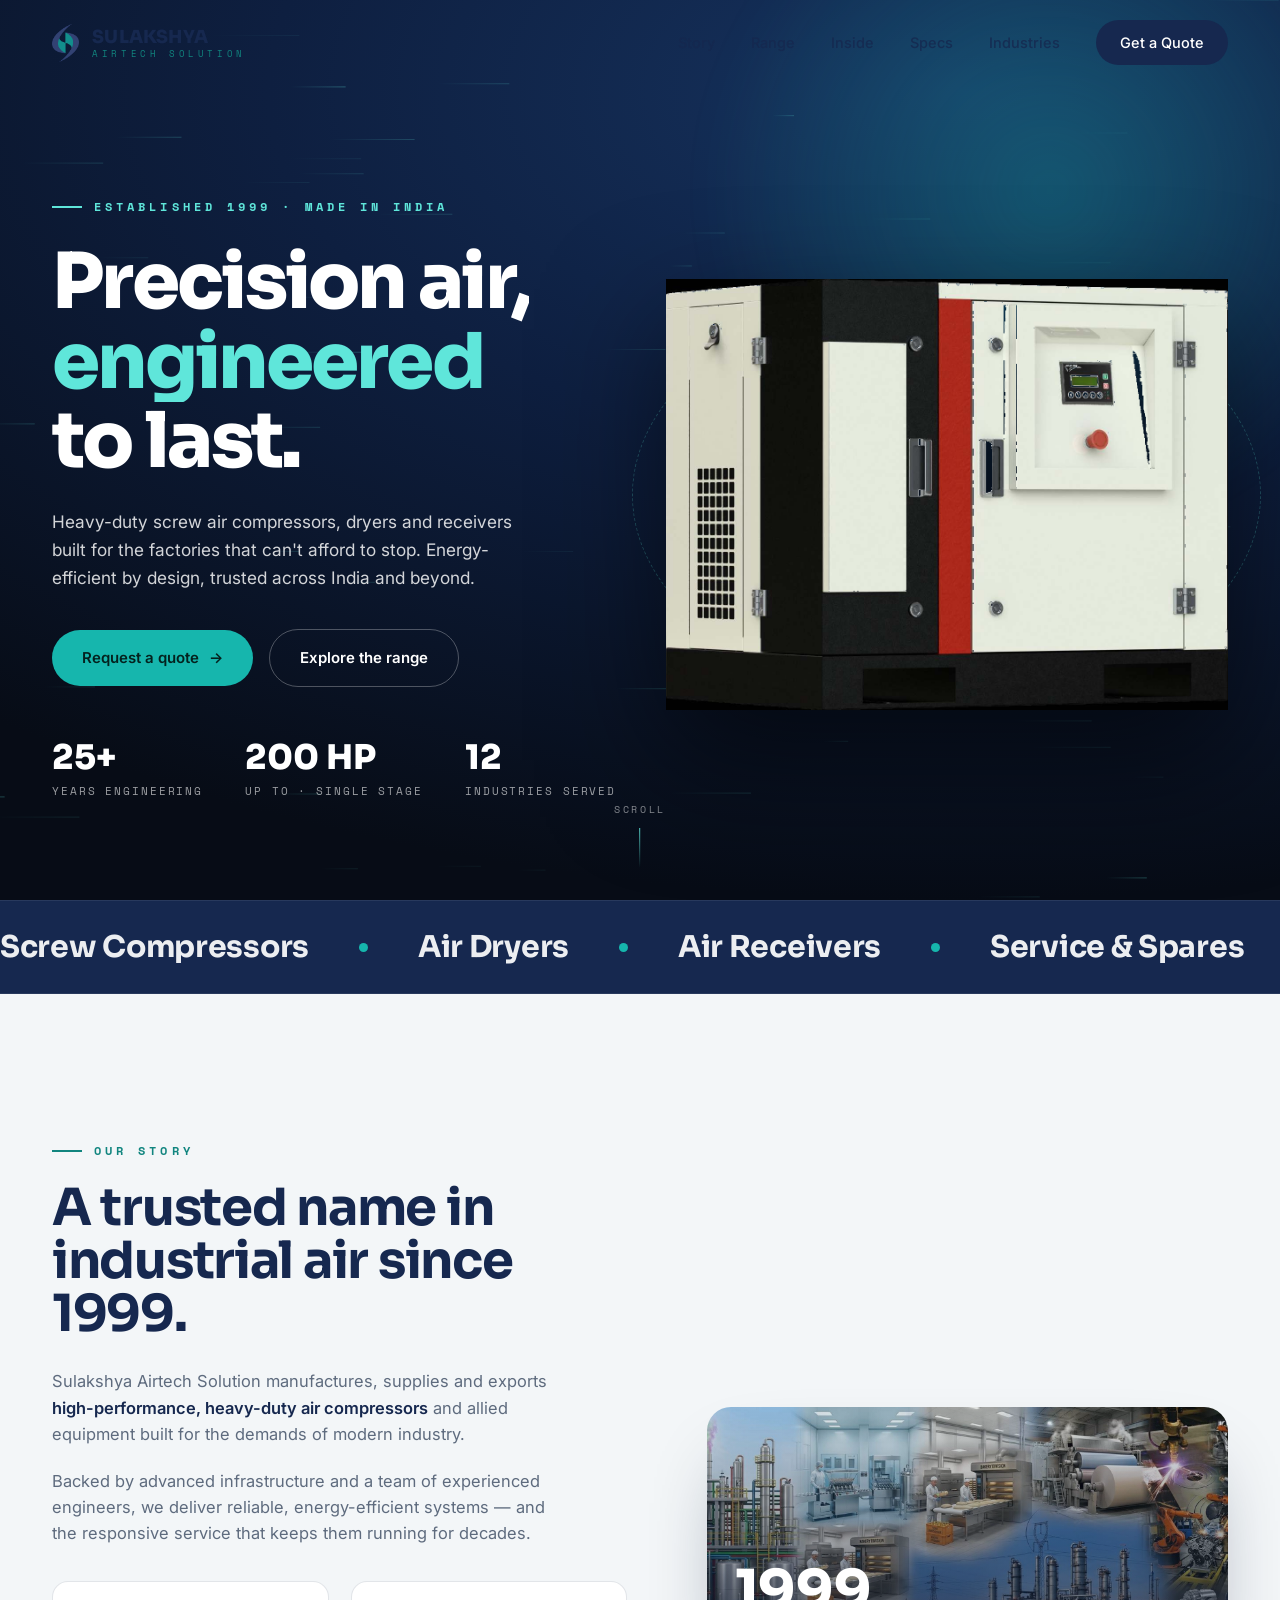
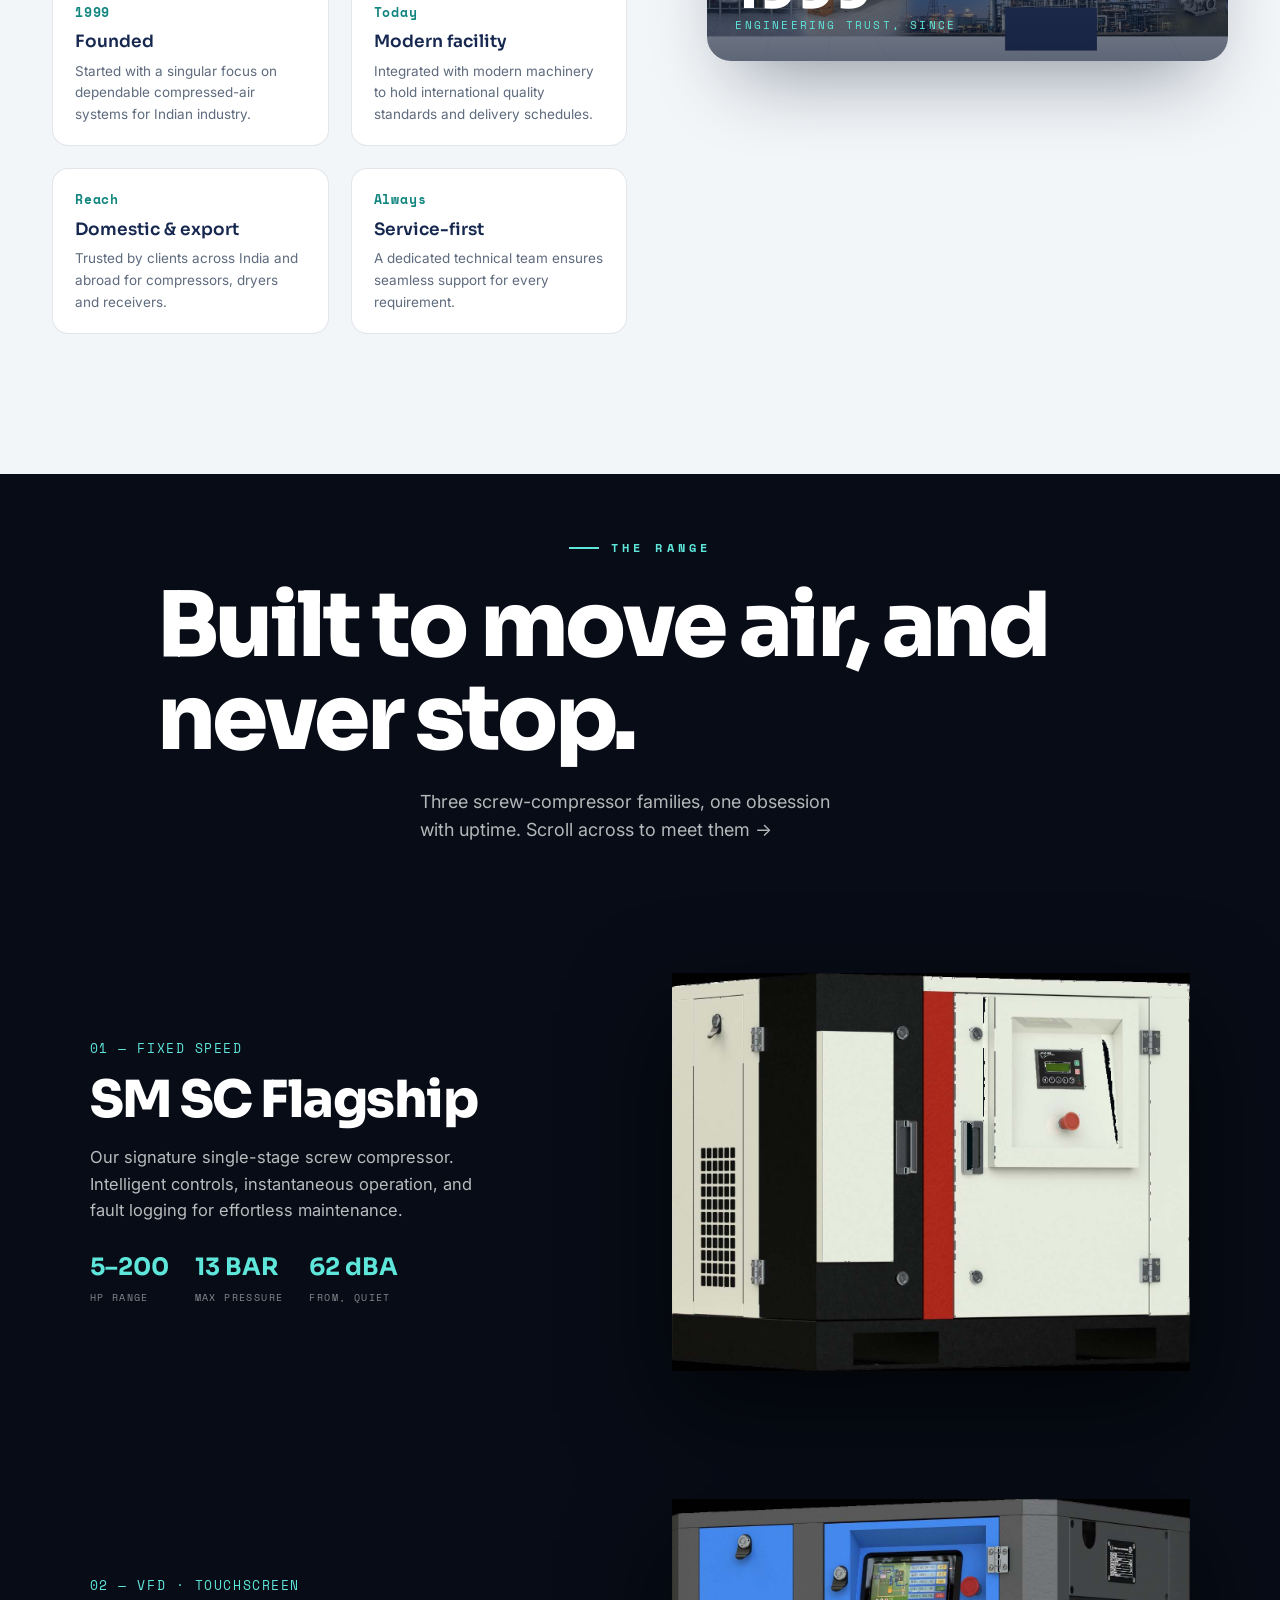
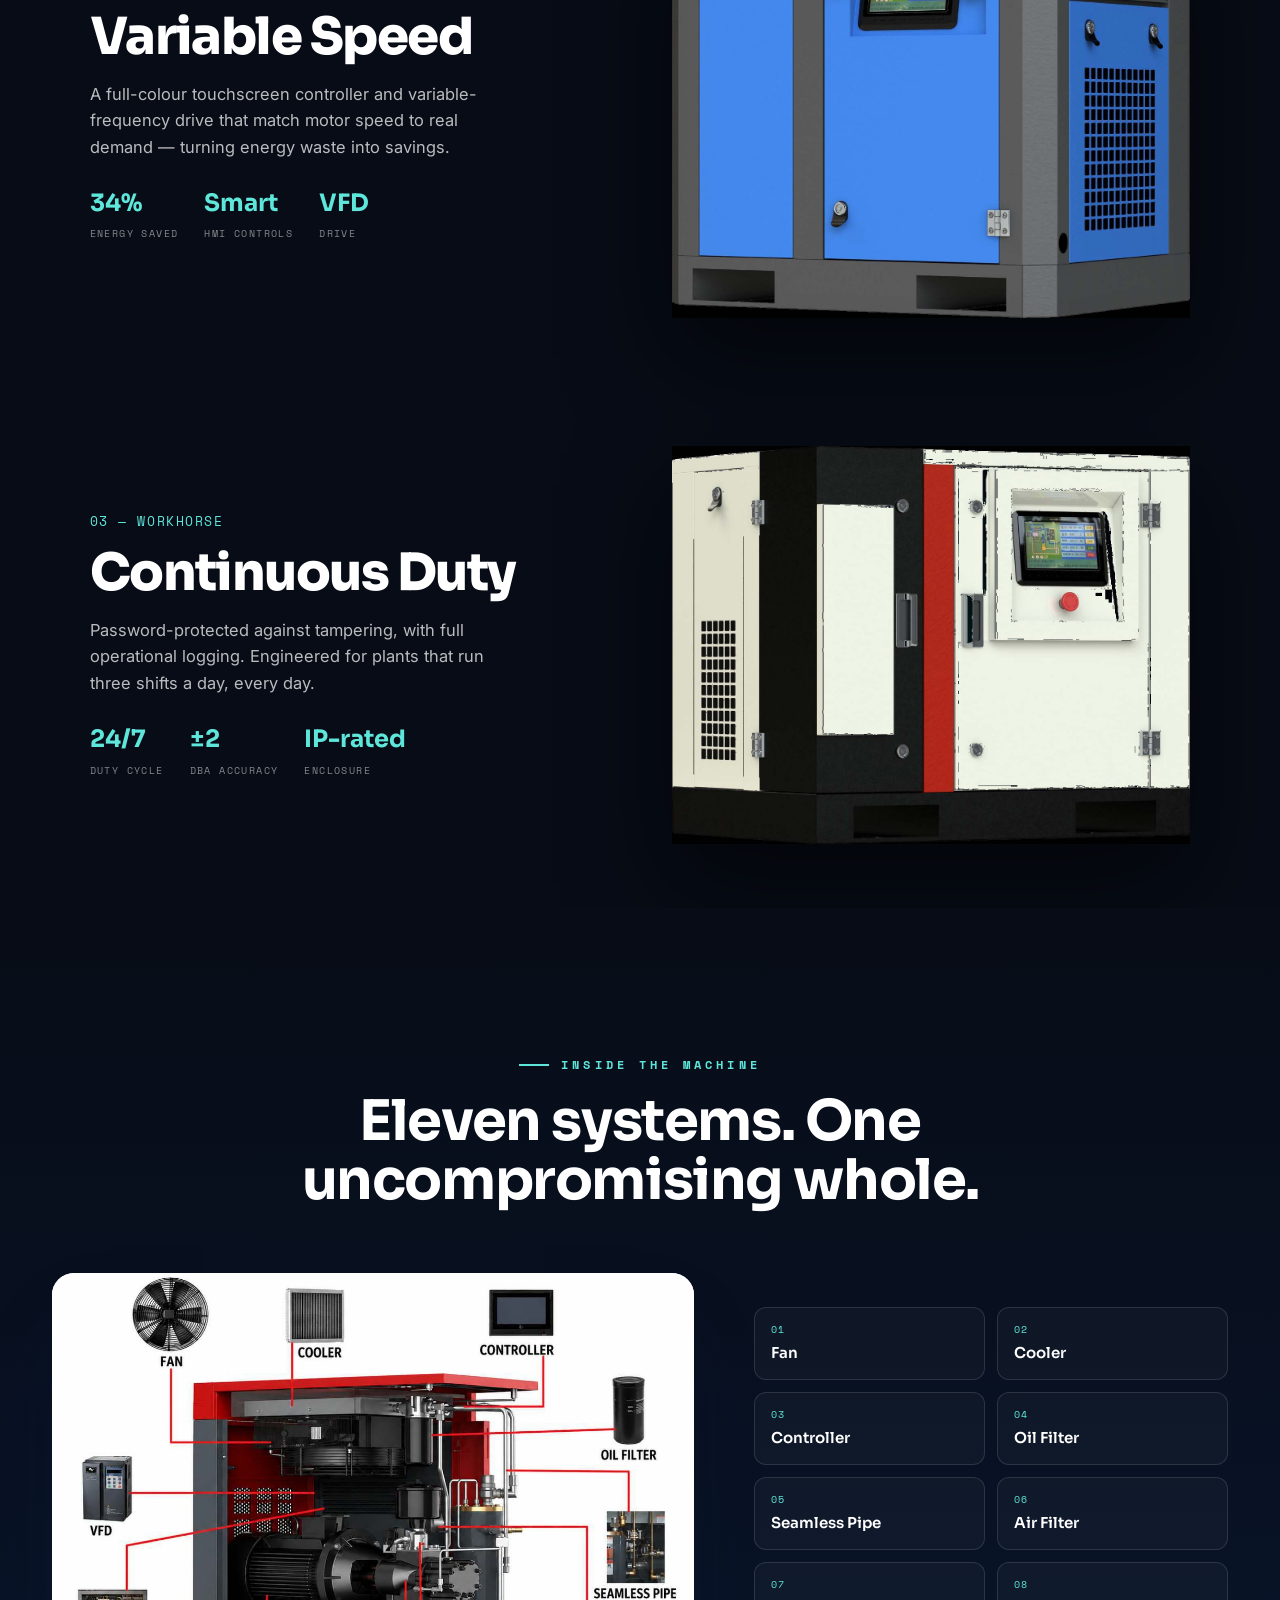
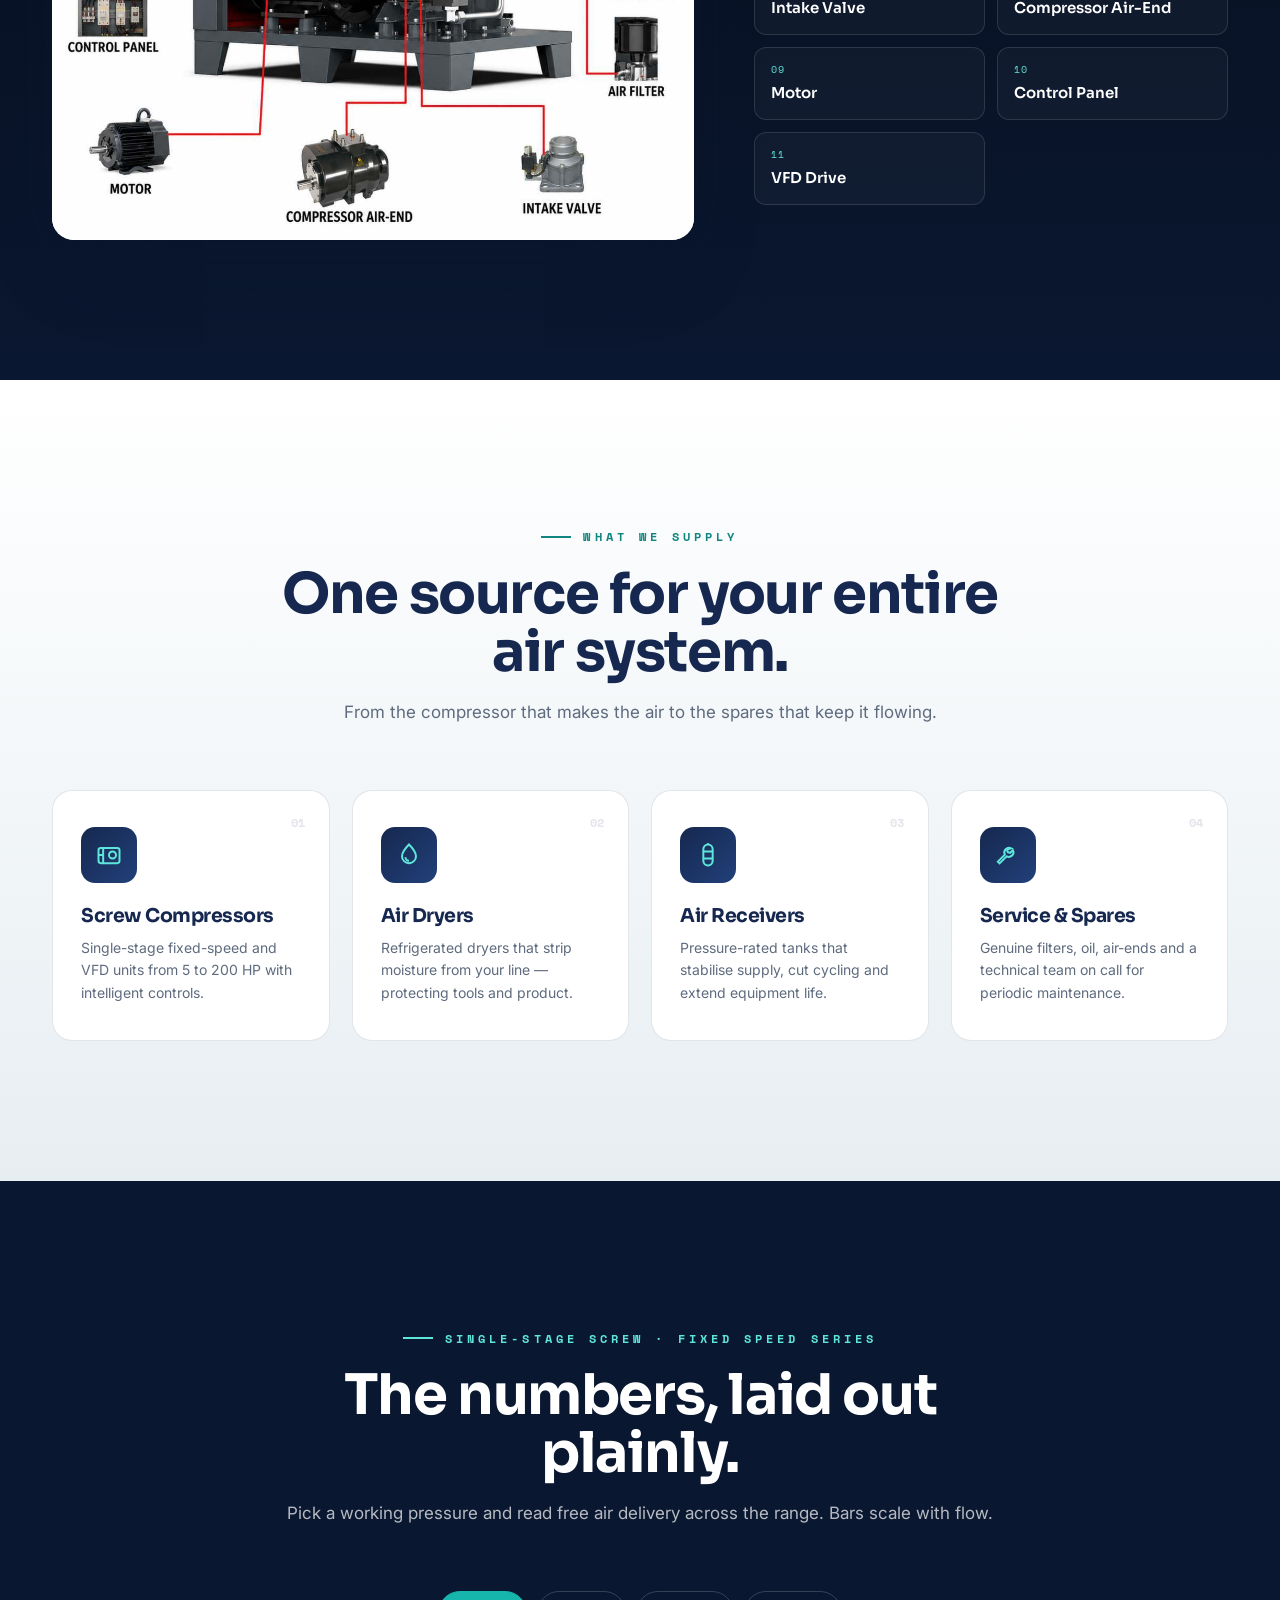
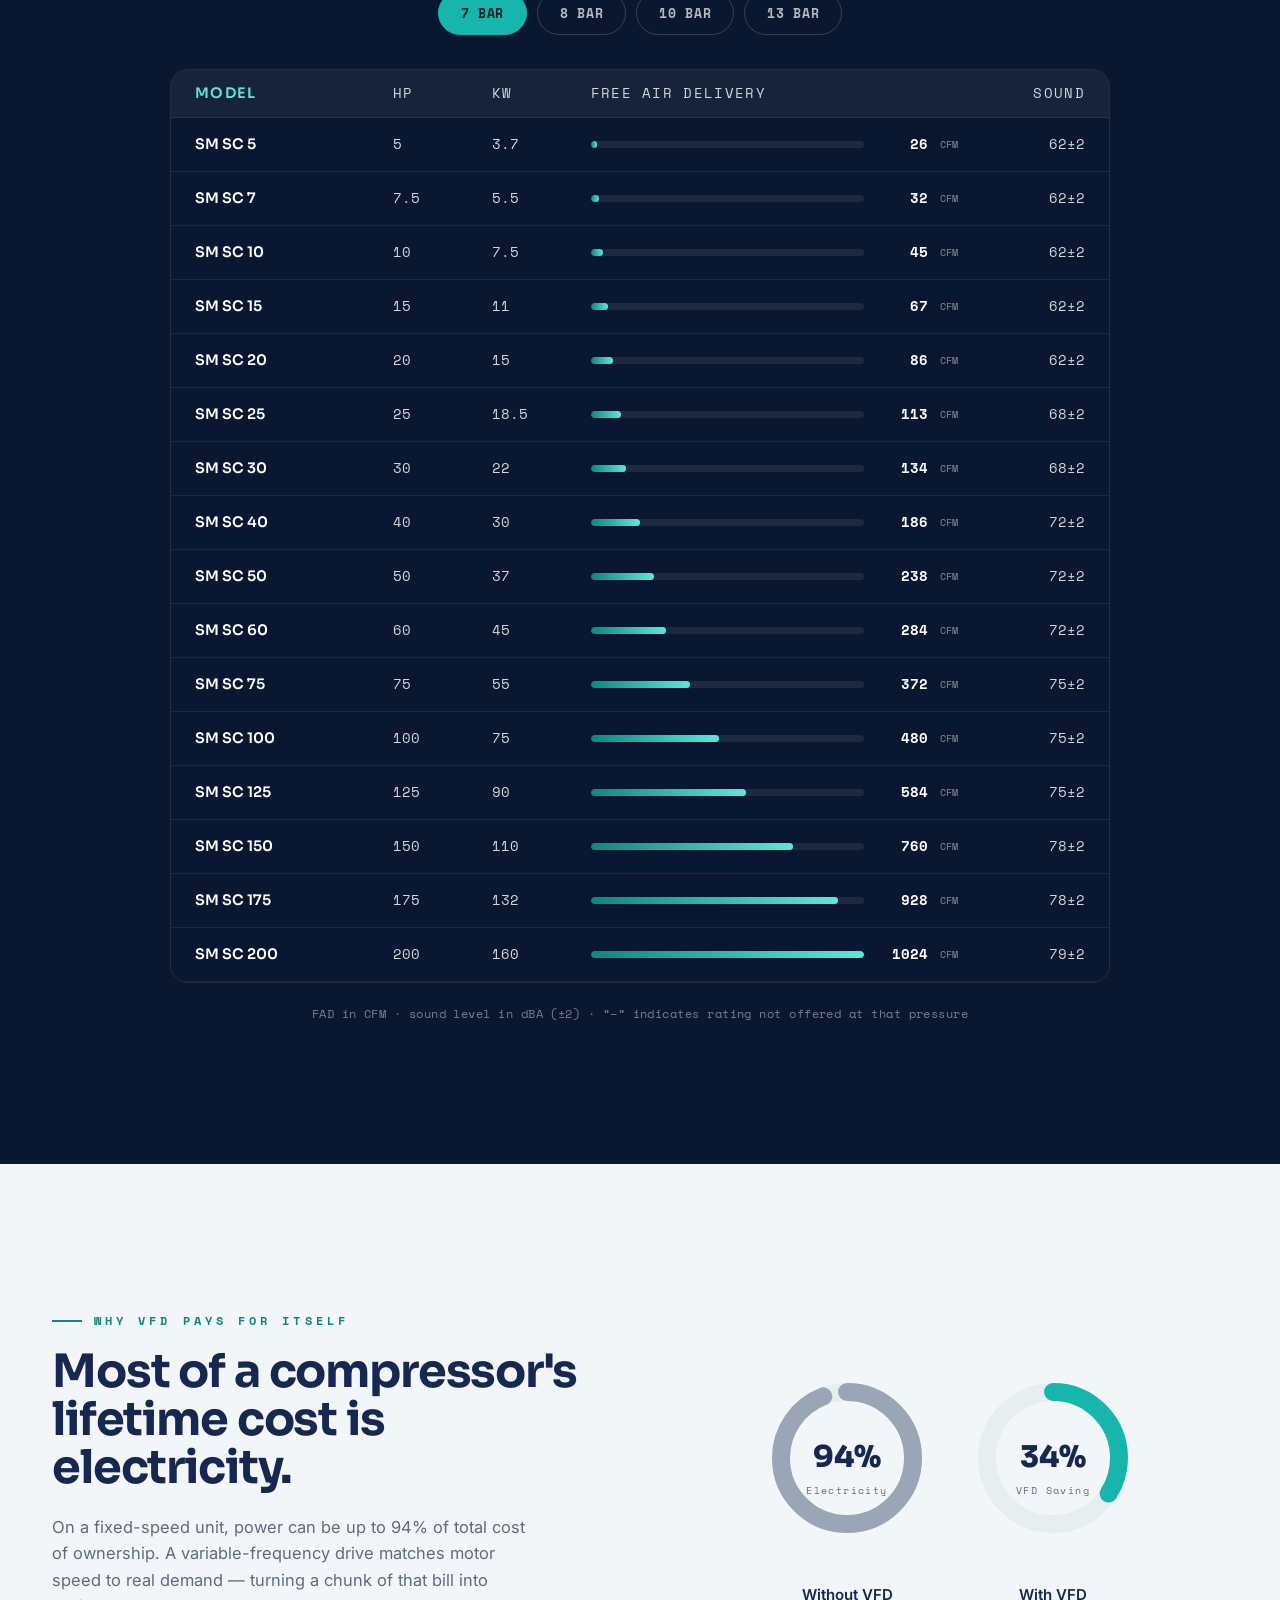
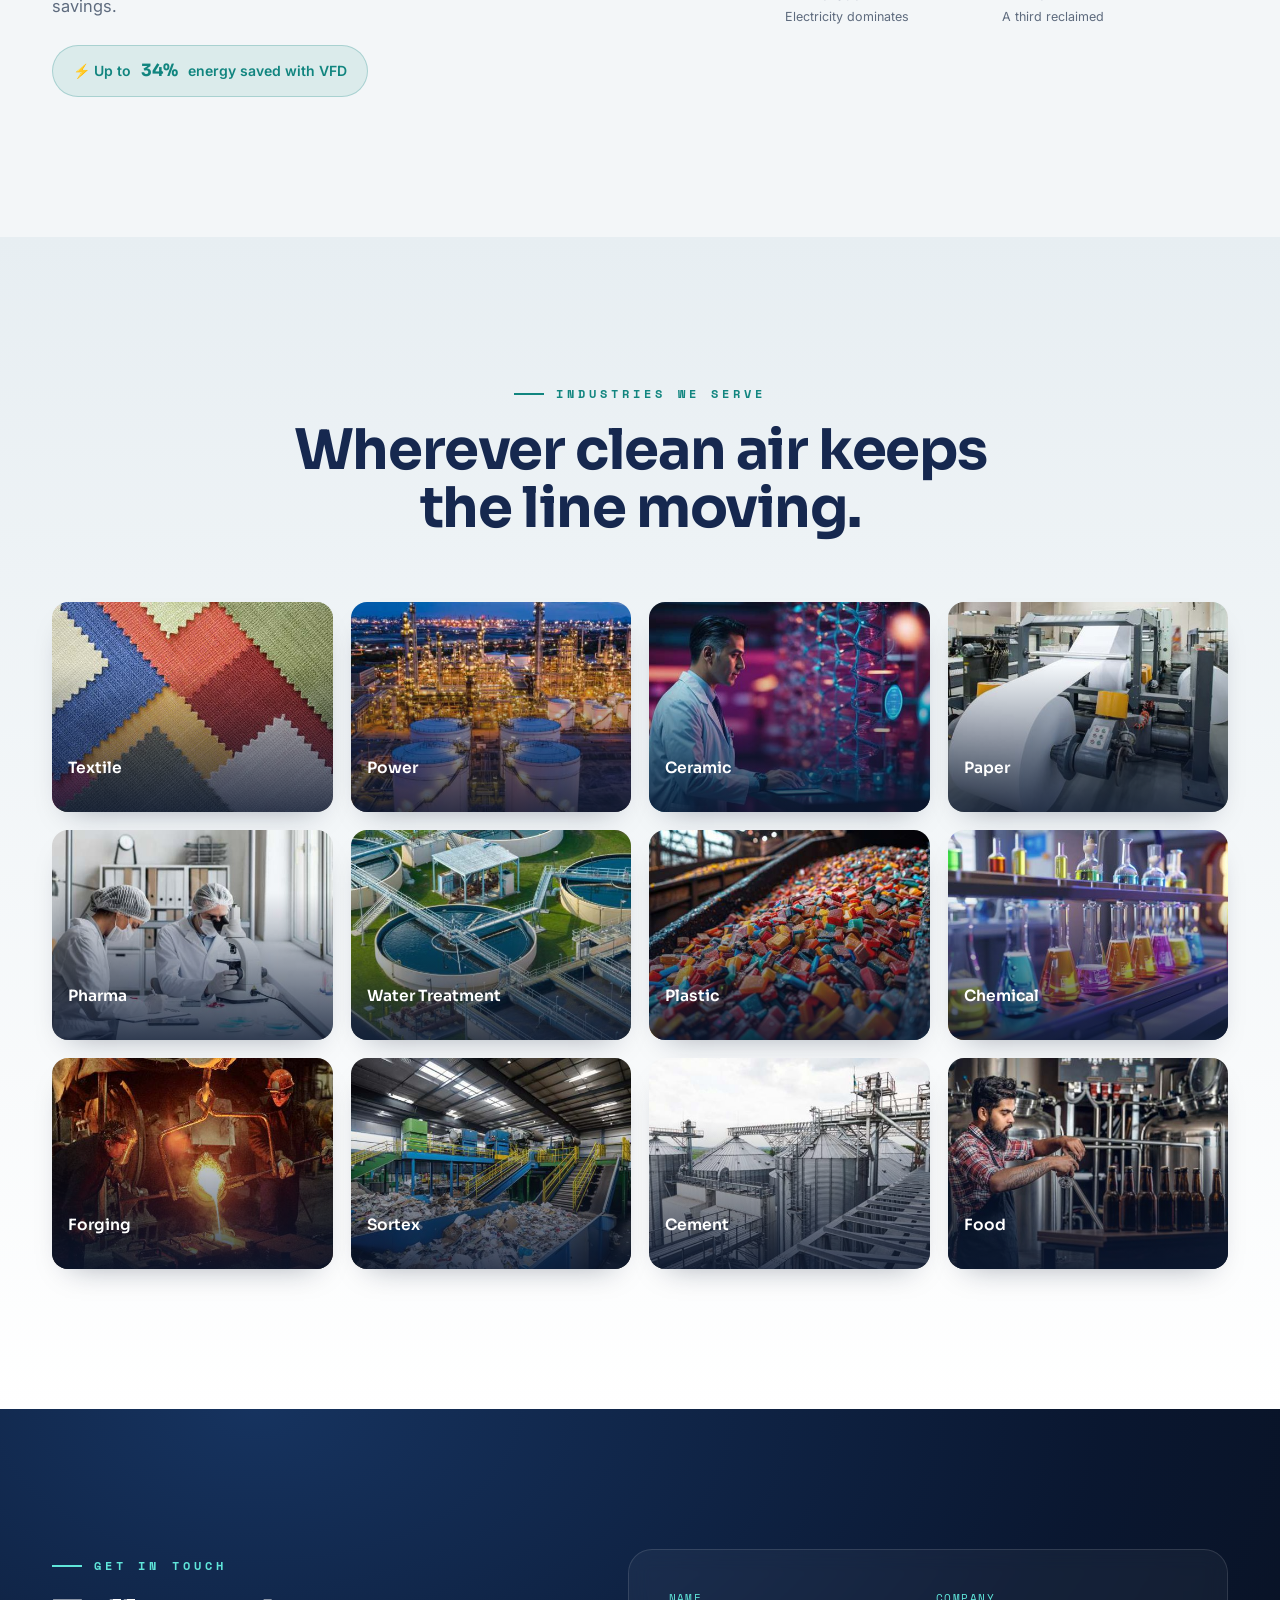
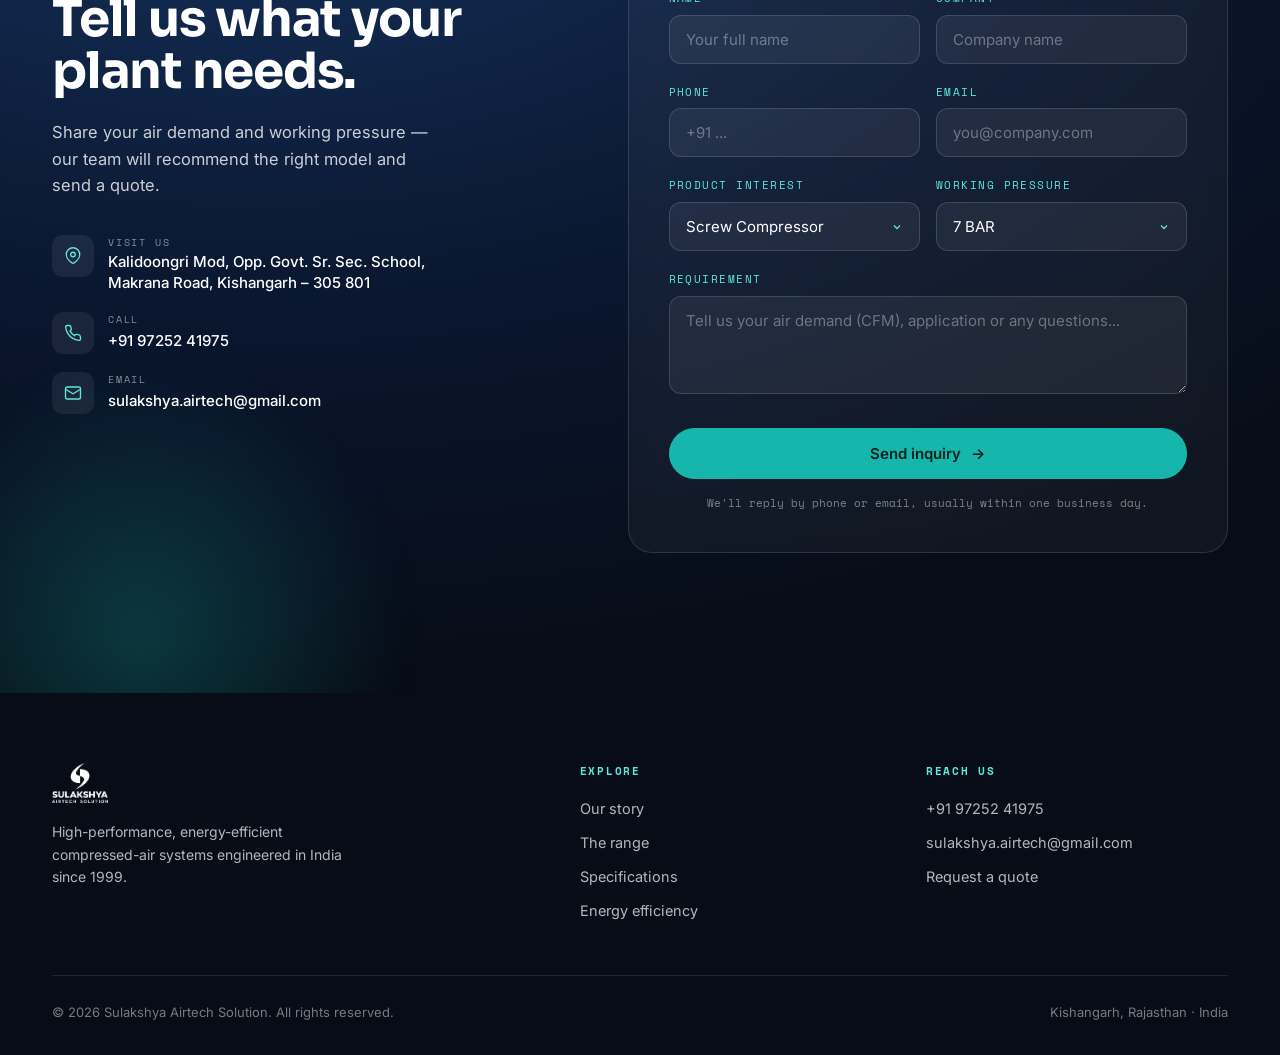
==== commit da86fca9: "Update index.html" ====
--- a/index.html
+++ b/index.html
@@ -159,7 +159,7 @@
 /* vertical fallback for mobile showcase */
 .showcase.stacked .showcase-sticky{position:relative;height:auto;display:block;overflow:visible}
 .showcase.stacked .showcase-track{flex-direction:column;height:auto;transform:none!important}
-.showcase.stacked .panel{flex:none;width:100%;min-height:auto;padding:64px 7vw}
+.showcase.stacked .panel{flex:none;width:100%;height:auto;min-height:auto;padding:64px 7vw}
 .showcase.stacked .showcase-rail,.showcase.stacked .showcase-count{display:none}
 
 /* ---------- anatomy ---------- */
@@ -726,16 +726,12 @@
 const showcase=document.querySelector('.showcase'),track=document.getElementById('track'),scRail=document.getElementById('scRail'),scCount=document.getElementById('scCount');
 let panels=track.children.length, pinned=false;
 function setupShowcase(){
-  pinned = window.innerWidth>860 && !reduce;
-  if(pinned){
-    showcase.classList.remove('stacked');
-    const overflow=(panels-1)*window.innerWidth;
-    showcase.style.height=(window.innerHeight+overflow)+'px';
-  }else{
-    showcase.classList.add('stacked');
-    showcase.style.height='auto';
-    track.style.transform='none';
-  }
+  /* Always stack the showcase as normal vertical sections — reliable on every device. */
+  pinned = false;
+  if(!showcase||!track) return;
+  showcase.classList.add('stacked');
+  showcase.style.height='auto';
+  track.style.transform='none';
 }
 function showcaseScroll(){
   if(!pinned) return;
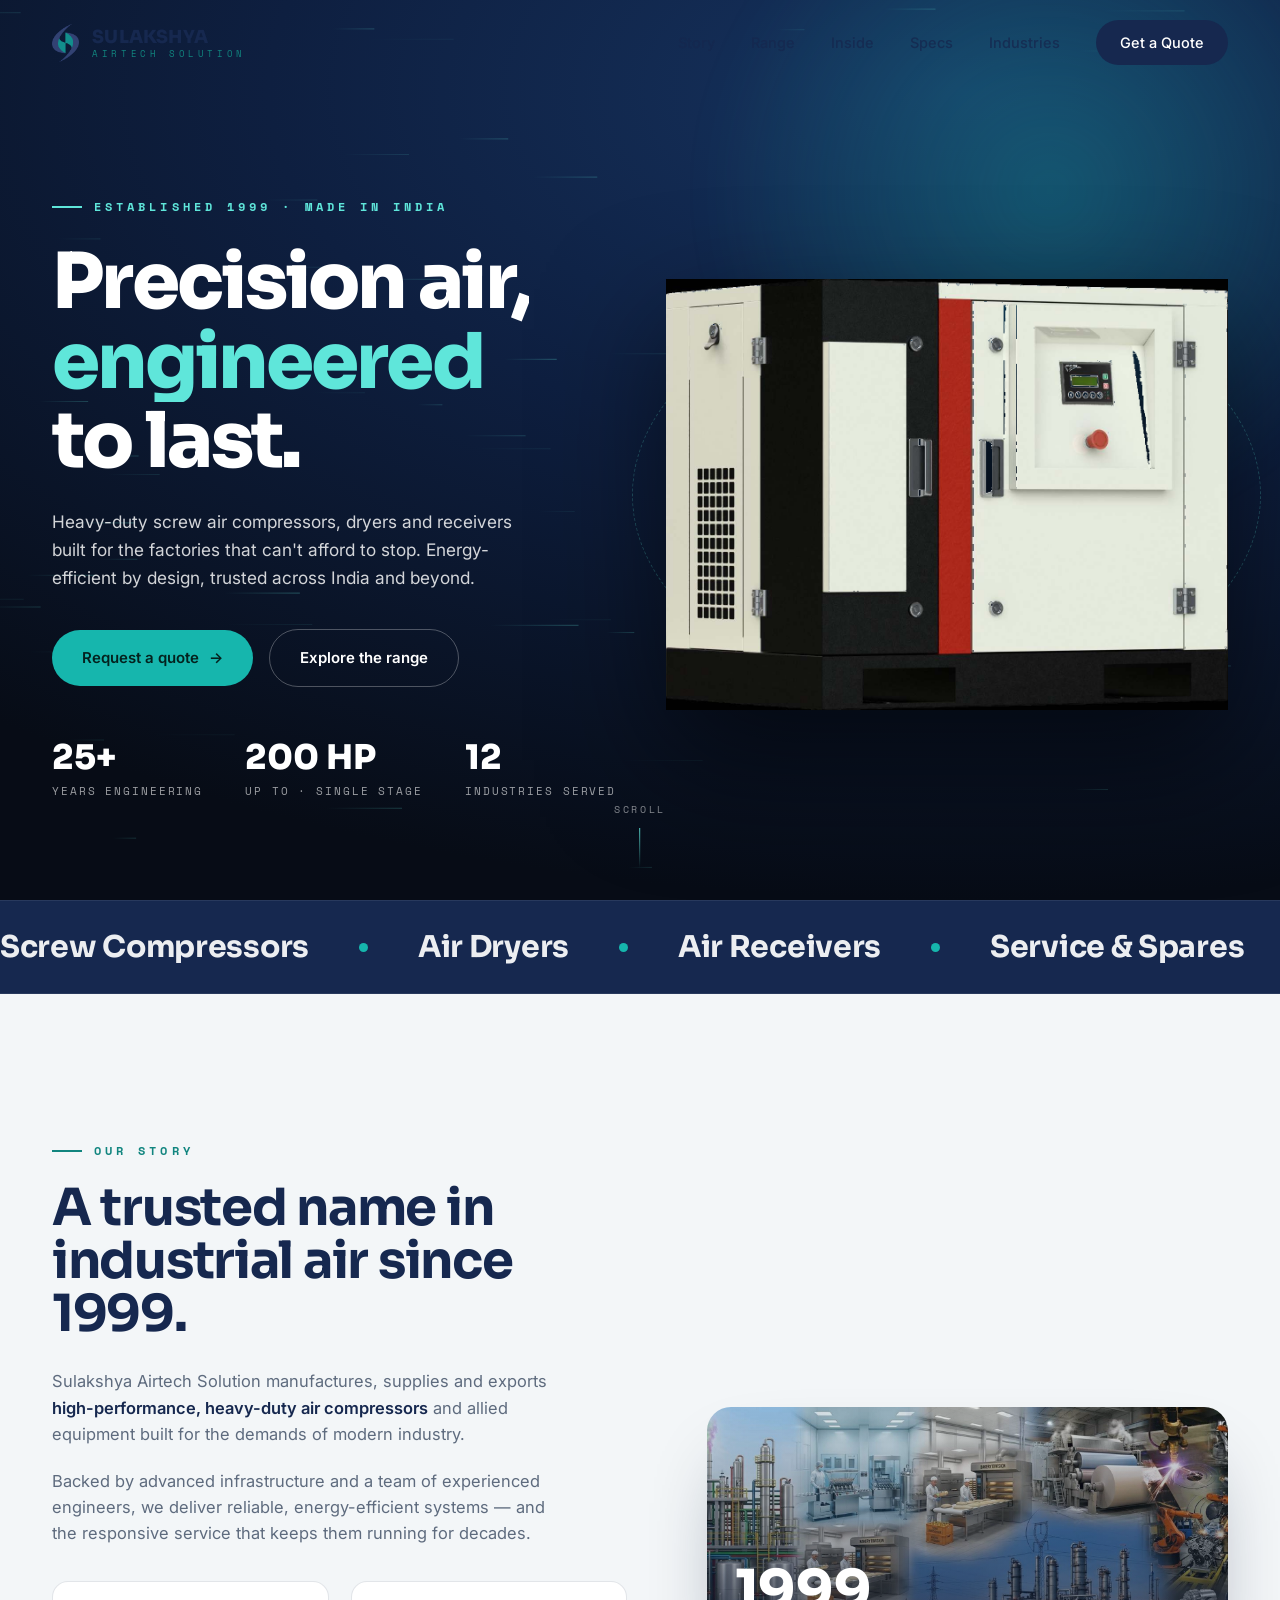
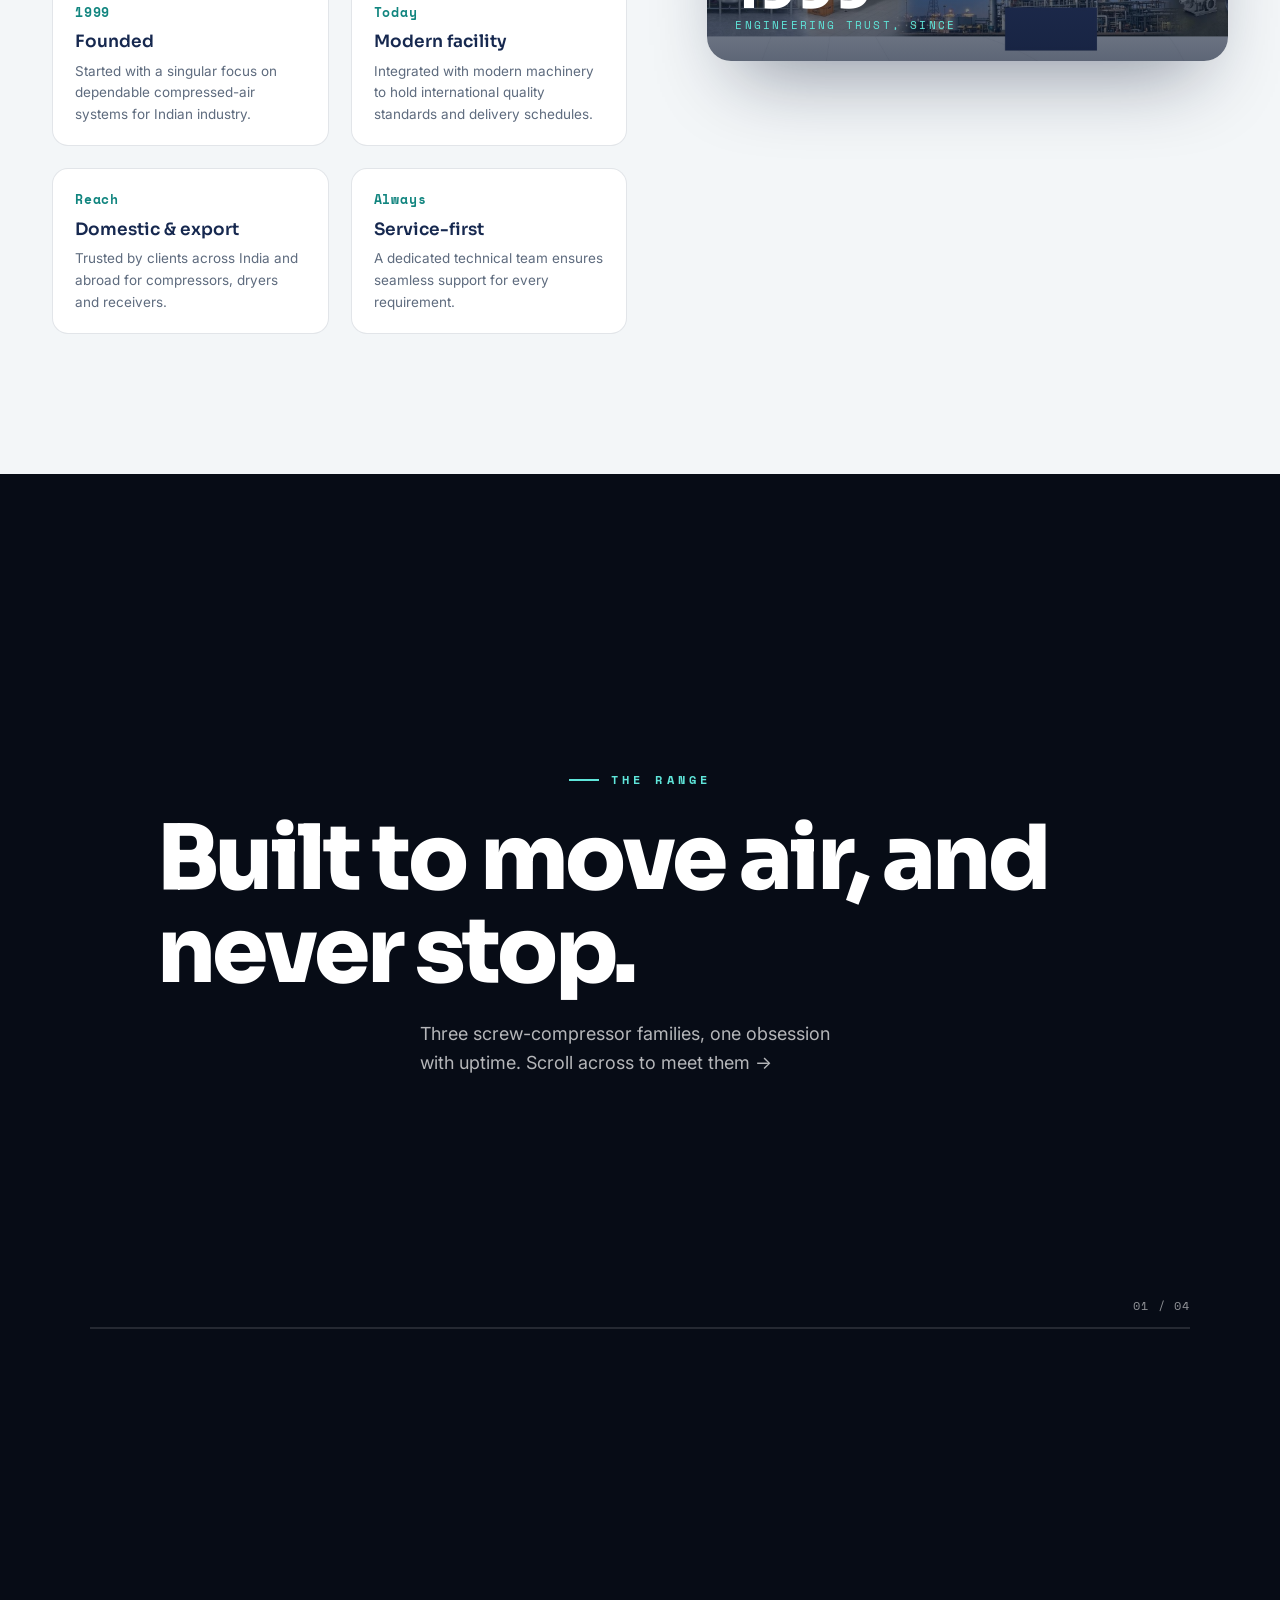
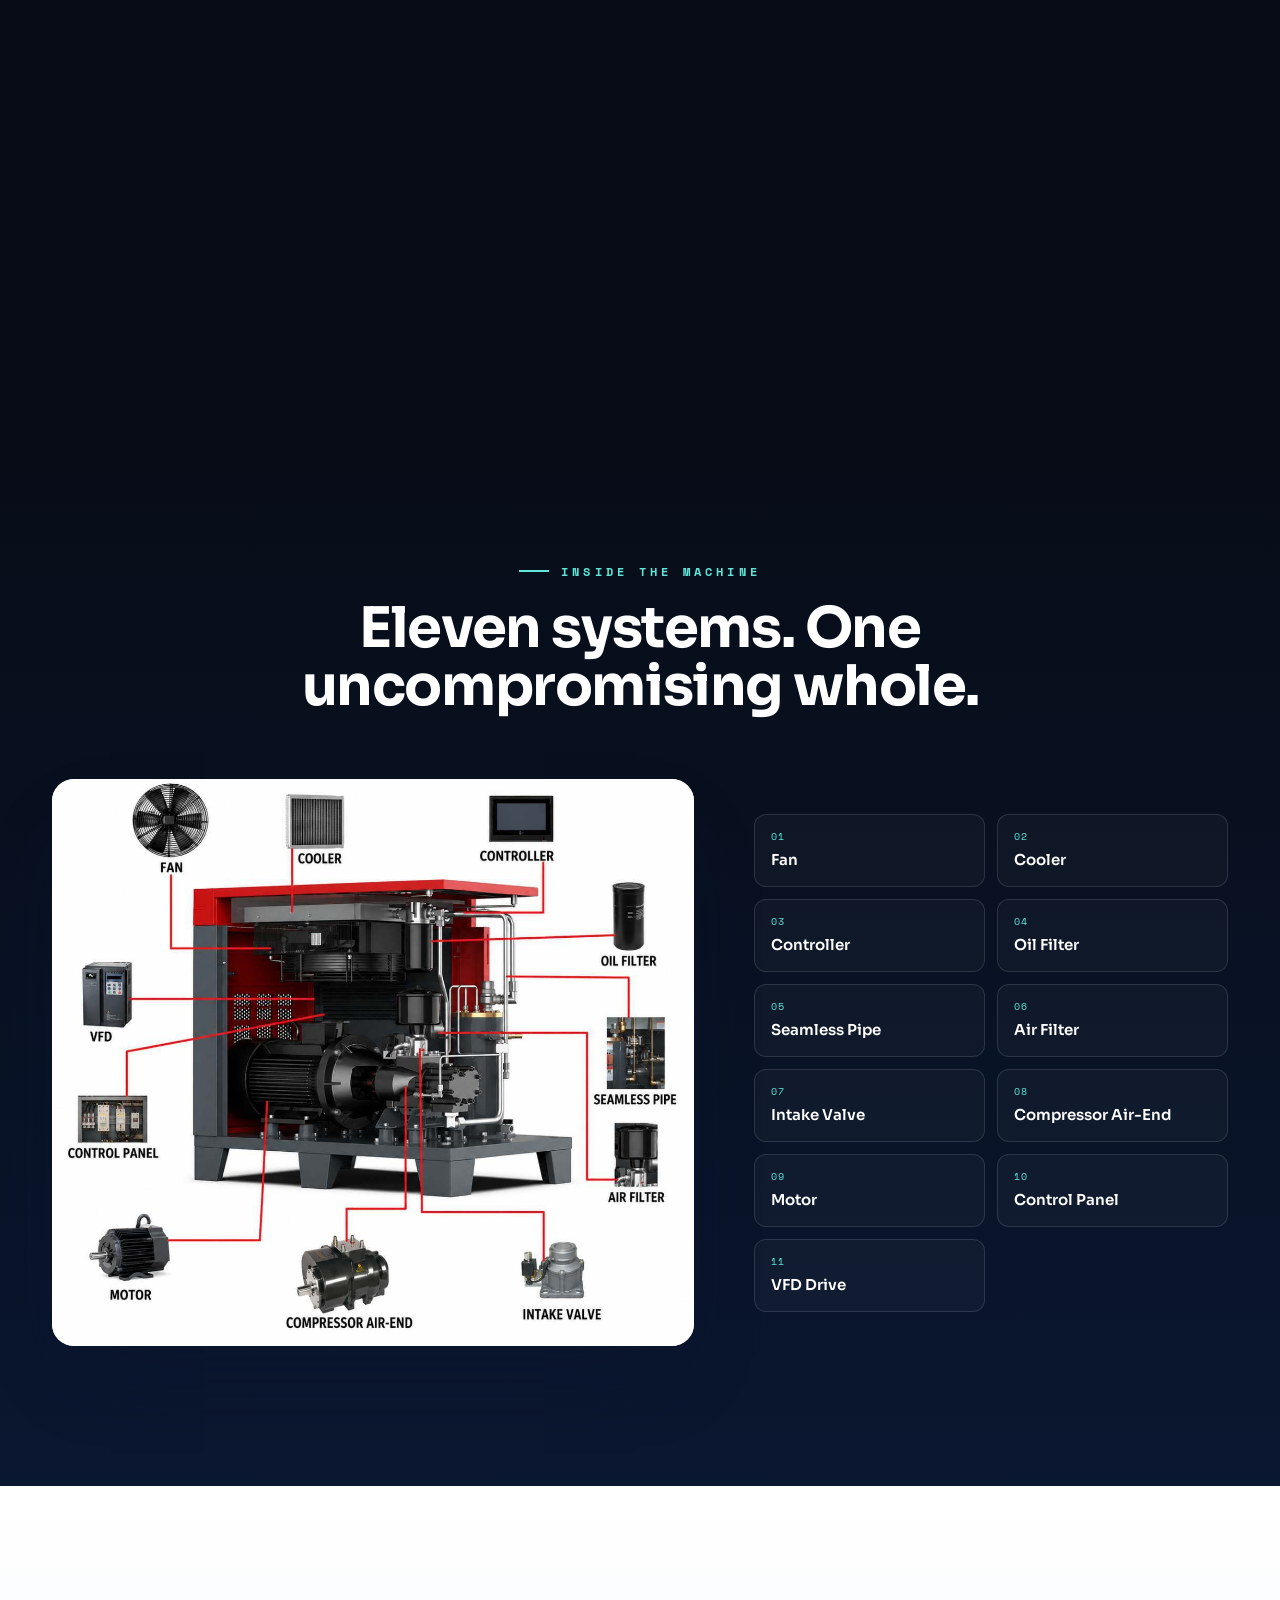
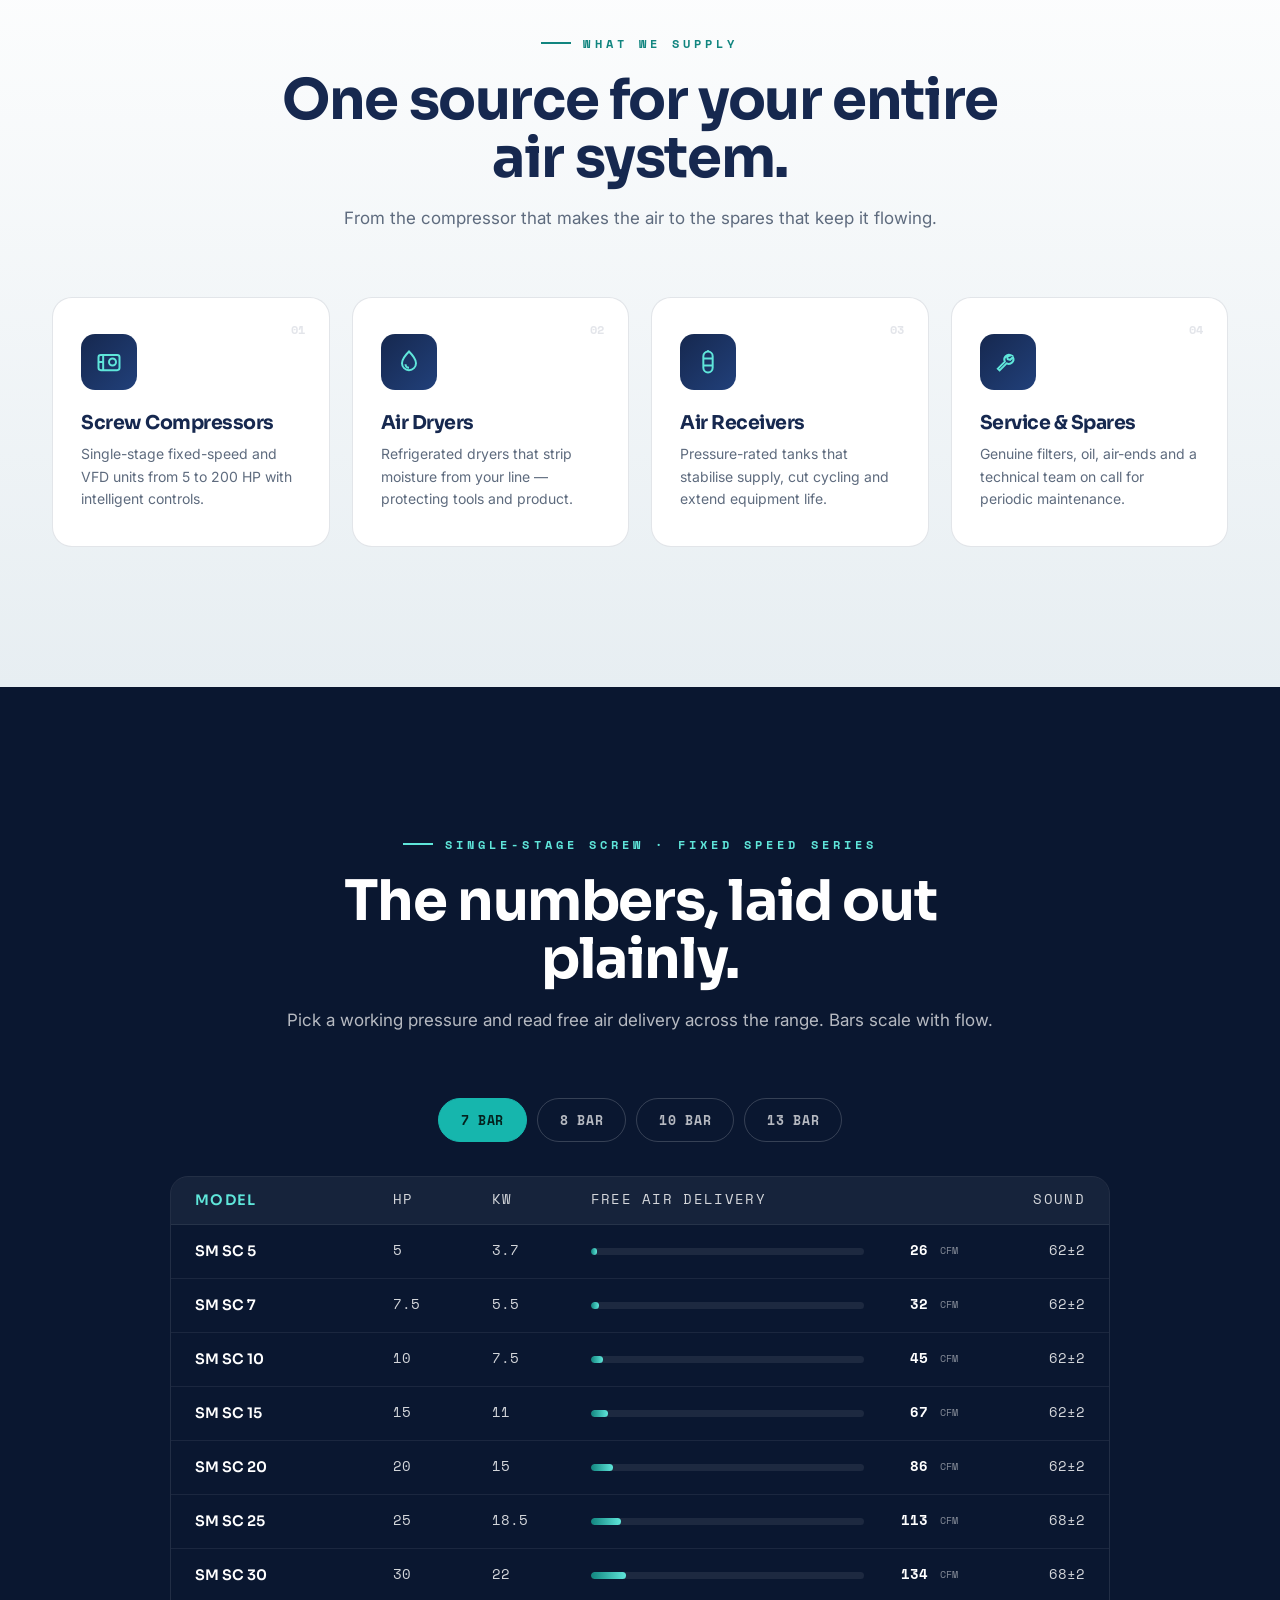
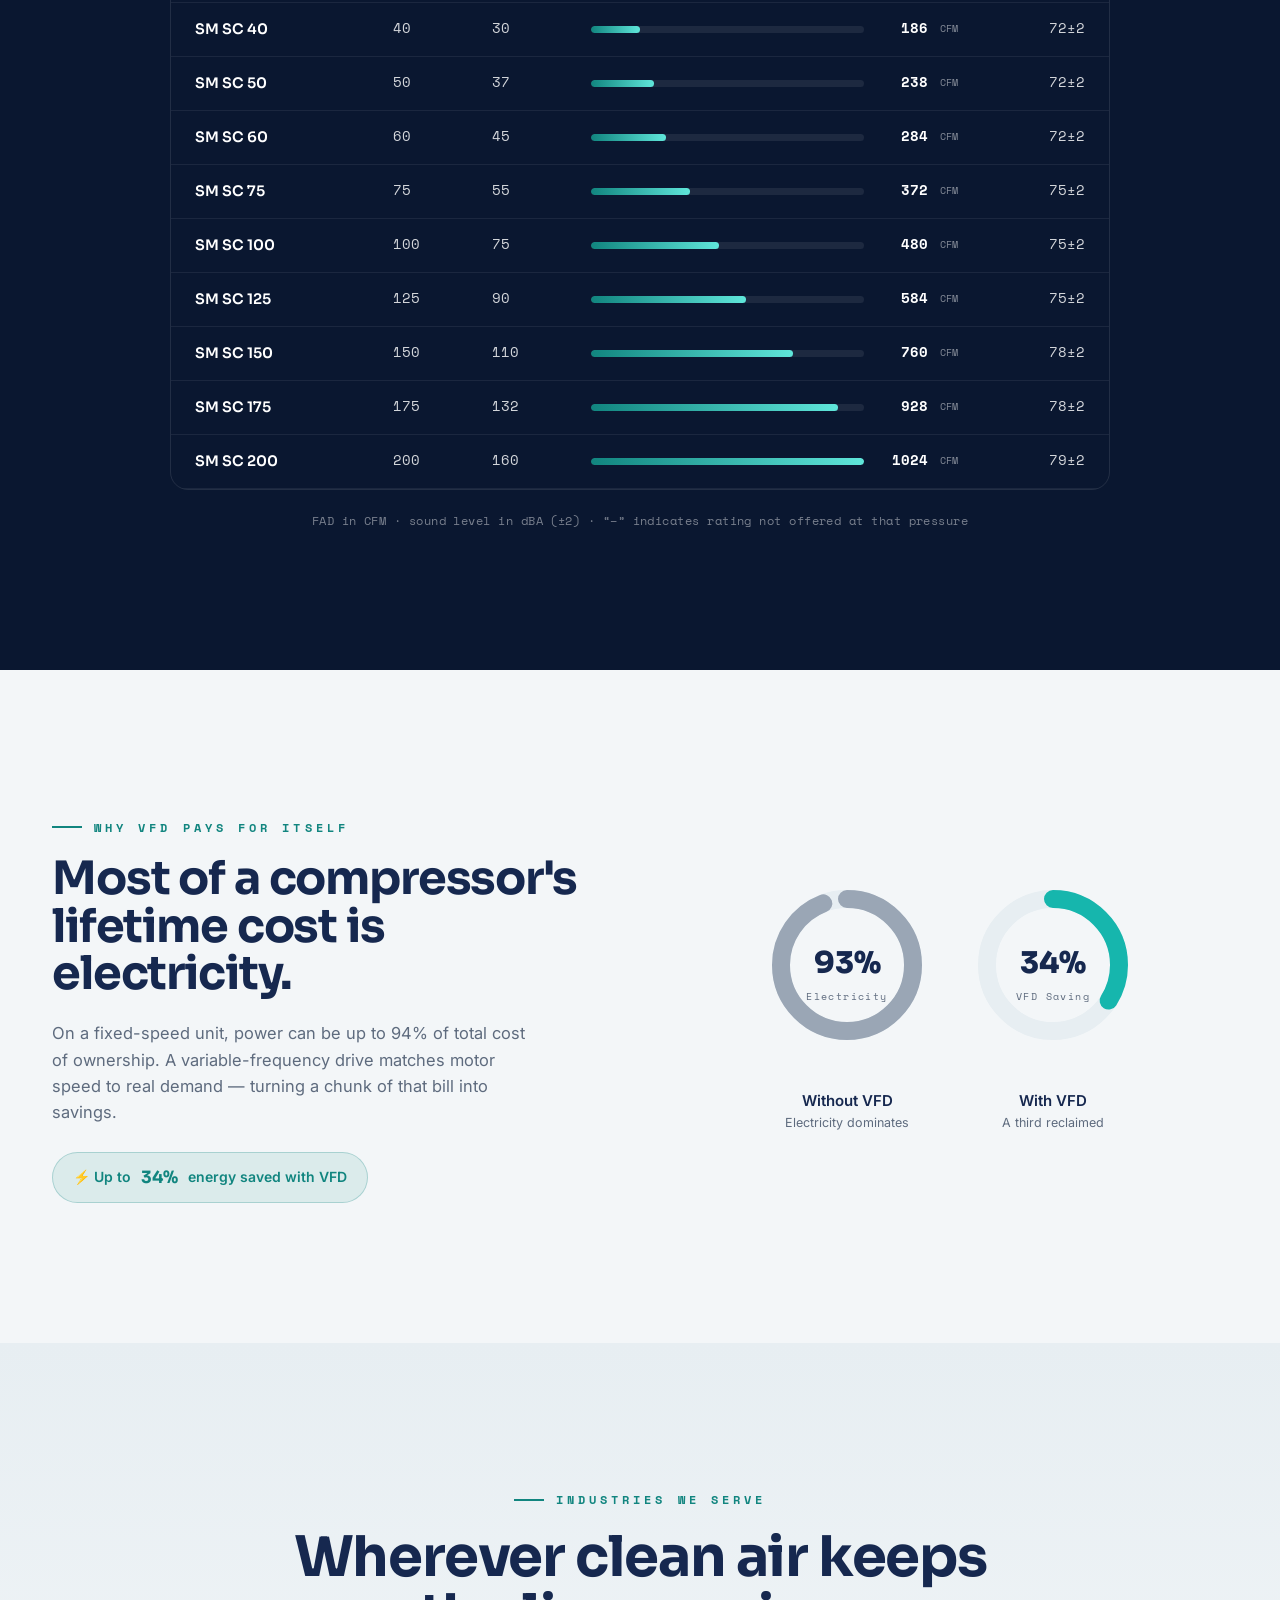
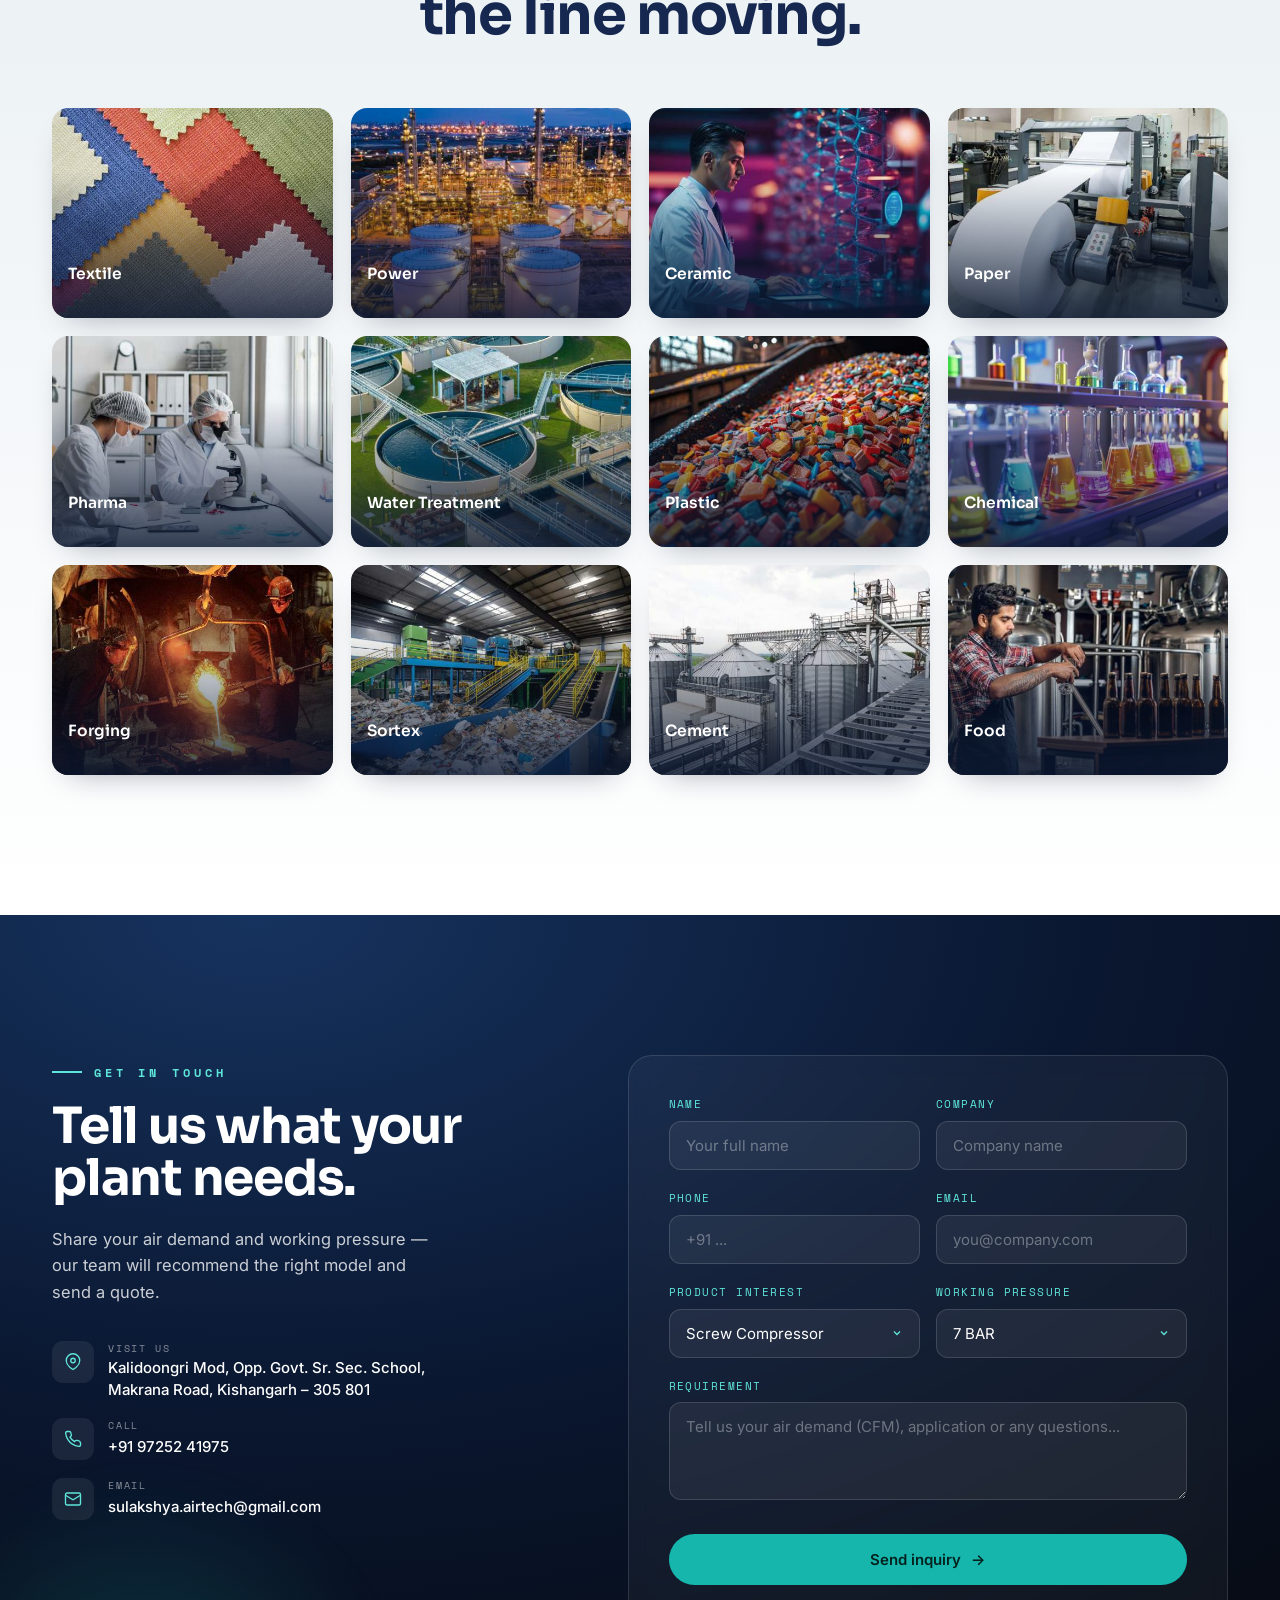
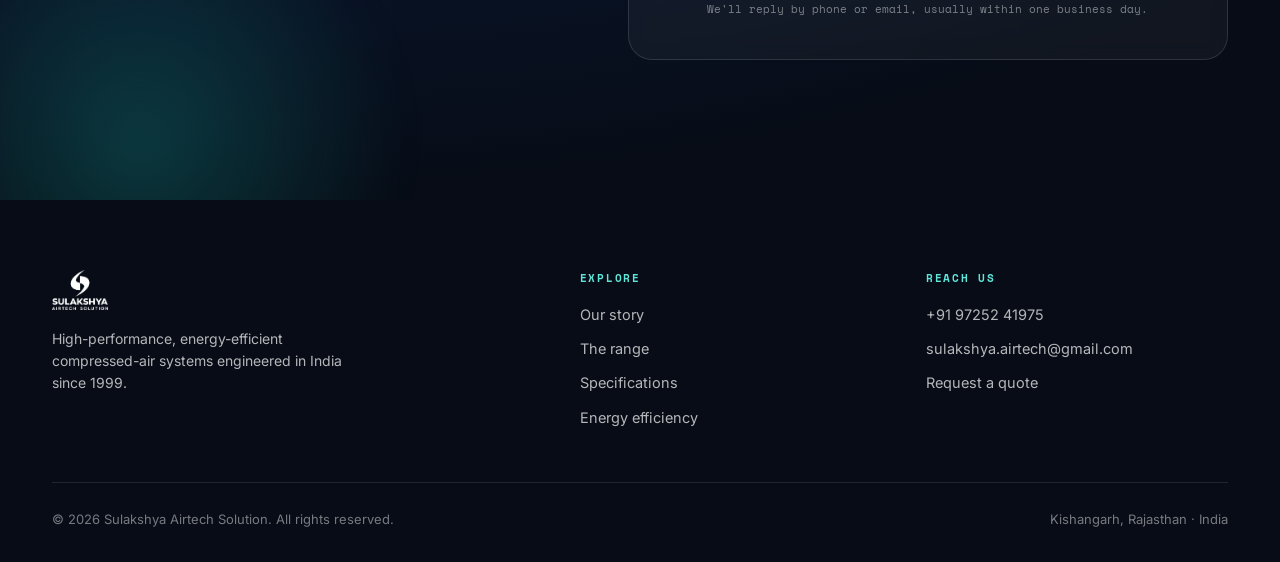
==== commit 5b792616: "Update index.html" ====
--- a/index.html
+++ b/index.html
@@ -159,7 +159,7 @@
 /* vertical fallback for mobile showcase */
 .showcase.stacked .showcase-sticky{position:relative;height:auto;display:block;overflow:visible}
 .showcase.stacked .showcase-track{flex-direction:column;height:auto;transform:none!important}
-.showcase.stacked .panel{flex:none;width:100%;height:auto;min-height:auto;padding:64px 7vw}
+.showcase.stacked .panel{flex:none;width:100%;min-height:auto;padding:64px 7vw}
 .showcase.stacked .showcase-rail,.showcase.stacked .showcase-count{display:none}
 
 /* ---------- anatomy ---------- */
@@ -726,12 +726,16 @@
 const showcase=document.querySelector('.showcase'),track=document.getElementById('track'),scRail=document.getElementById('scRail'),scCount=document.getElementById('scCount');
 let panels=track.children.length, pinned=false;
 function setupShowcase(){
-  /* Always stack the showcase as normal vertical sections — reliable on every device. */
-  pinned = false;
-  if(!showcase||!track) return;
-  showcase.classList.add('stacked');
-  showcase.style.height='auto';
-  track.style.transform='none';
+  pinned = window.innerWidth>860 && !reduce;
+  if(pinned){
+    showcase.classList.remove('stacked');
+    const overflow=(panels-1)*window.innerWidth;
+    showcase.style.height=(window.innerHeight+overflow)+'px';
+  }else{
+    showcase.classList.add('stacked');
+    showcase.style.height='auto';
+    track.style.transform='none';
+  }
 }
 function showcaseScroll(){
   if(!pinned) return;
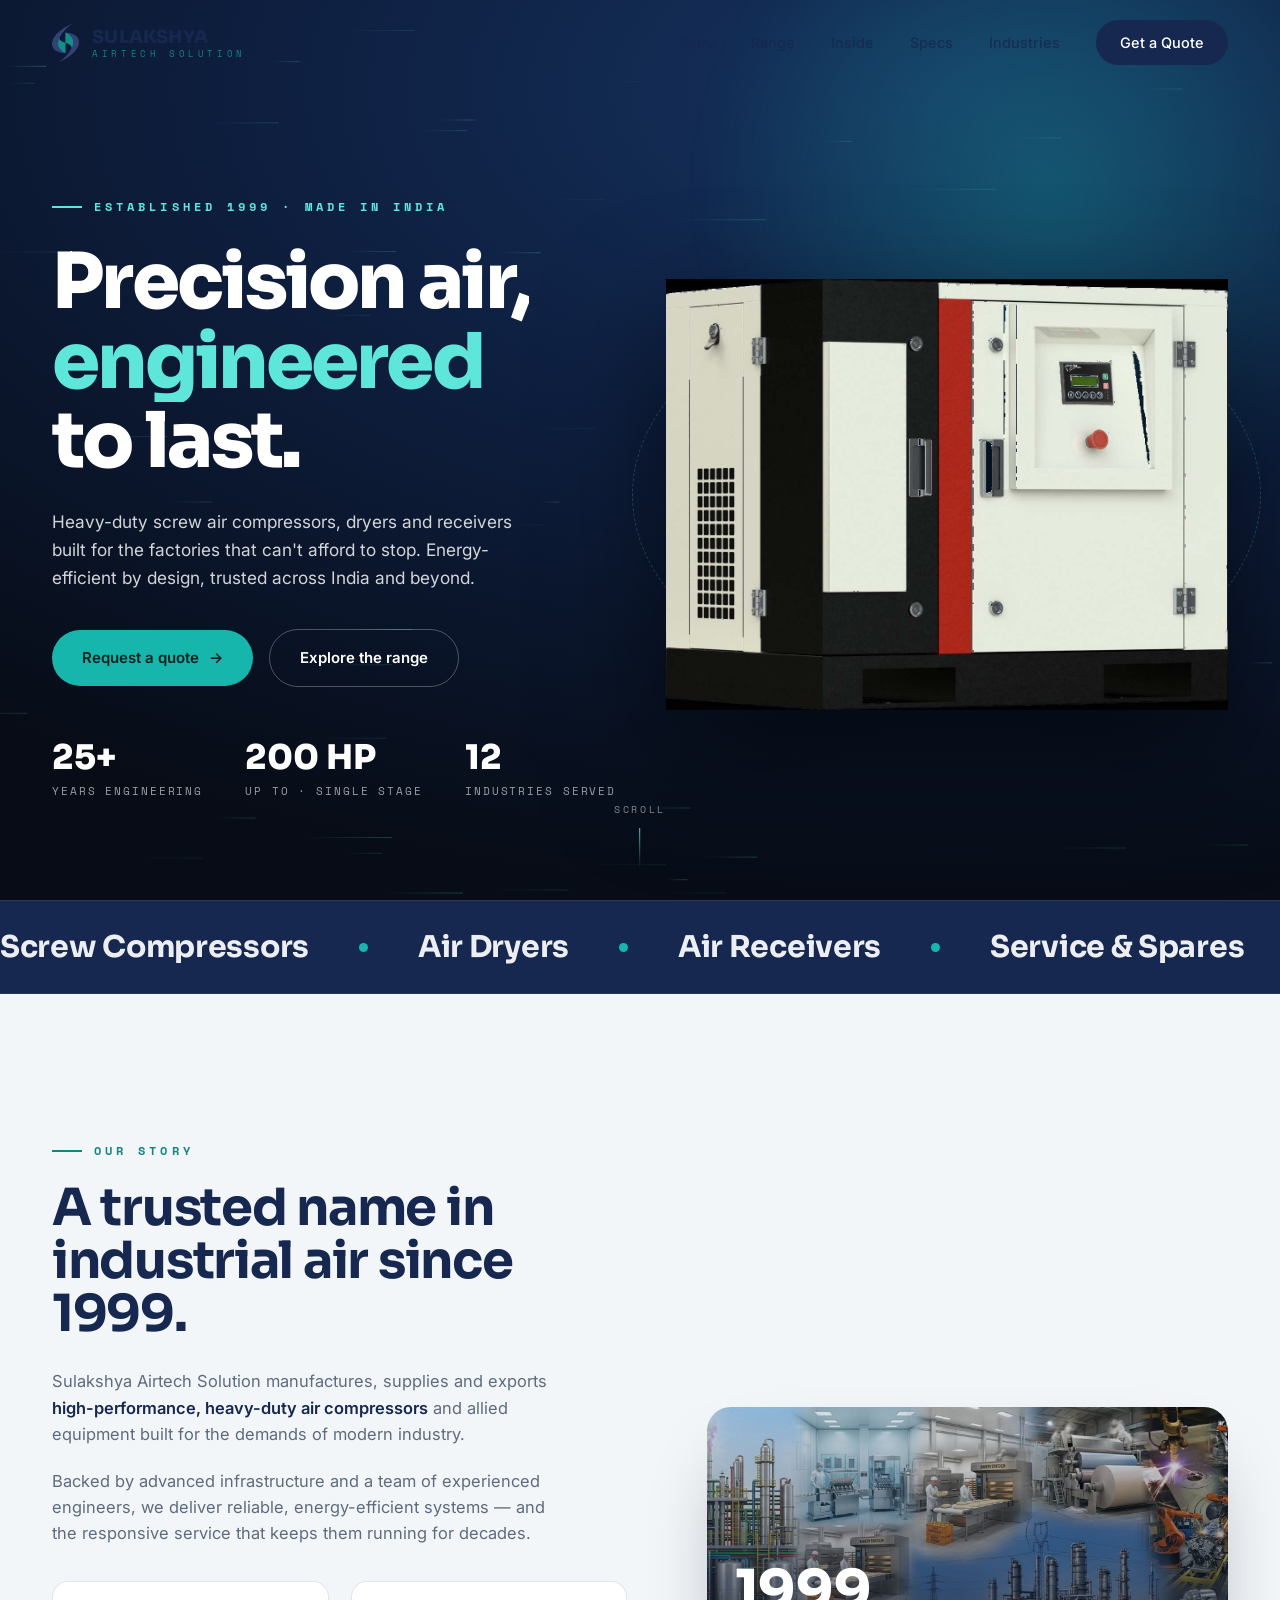
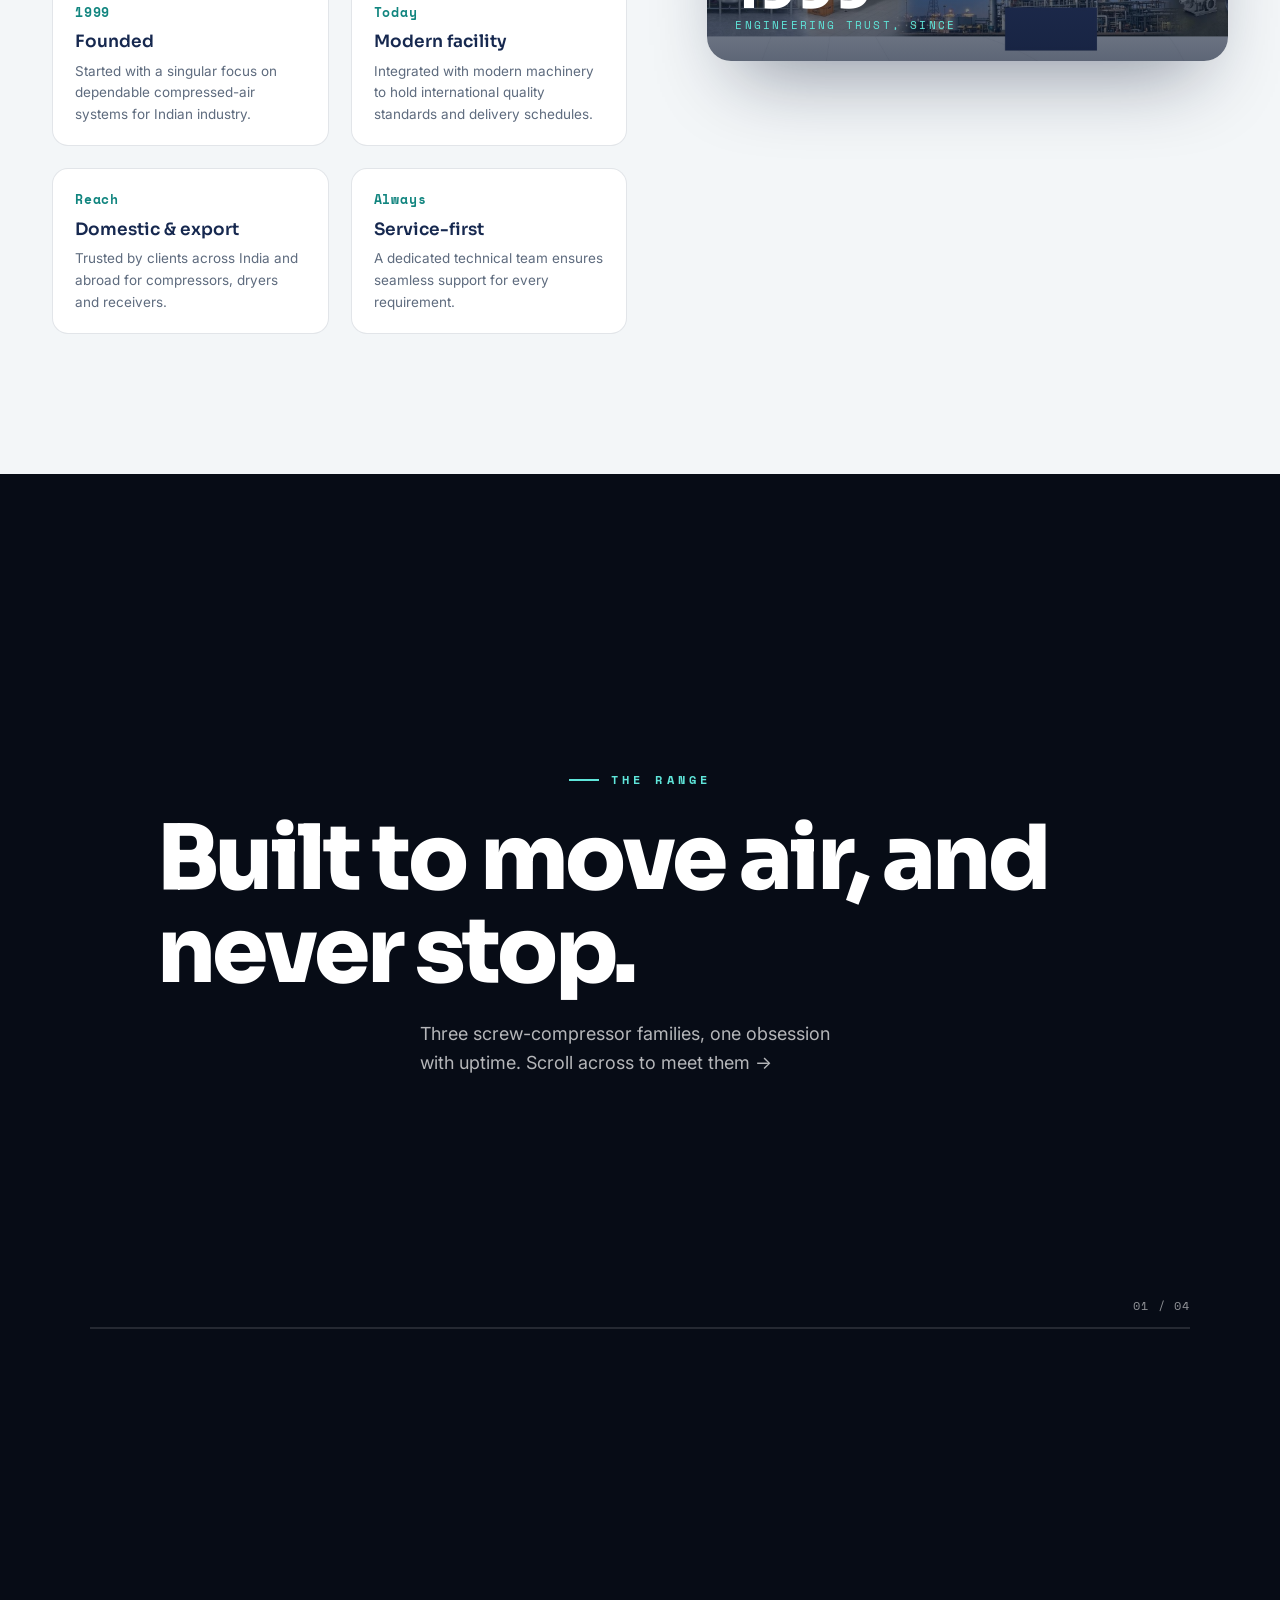
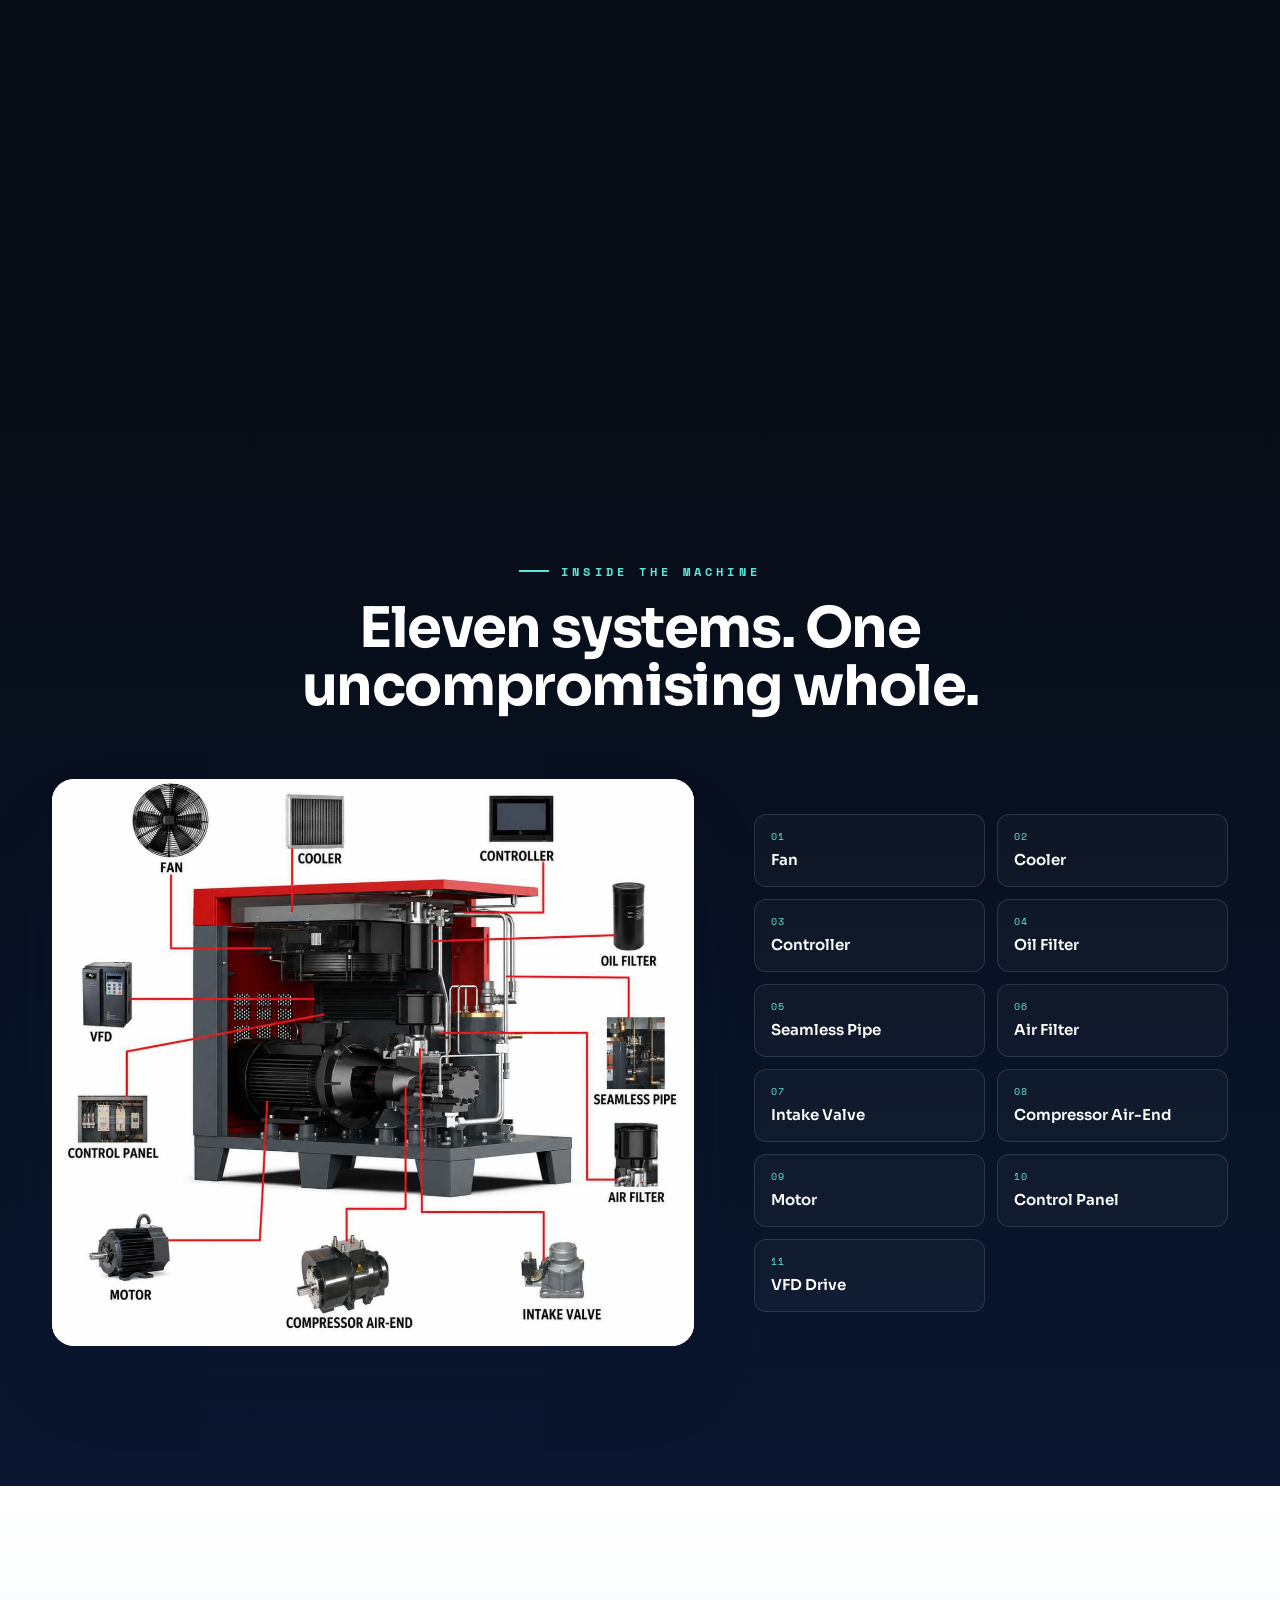
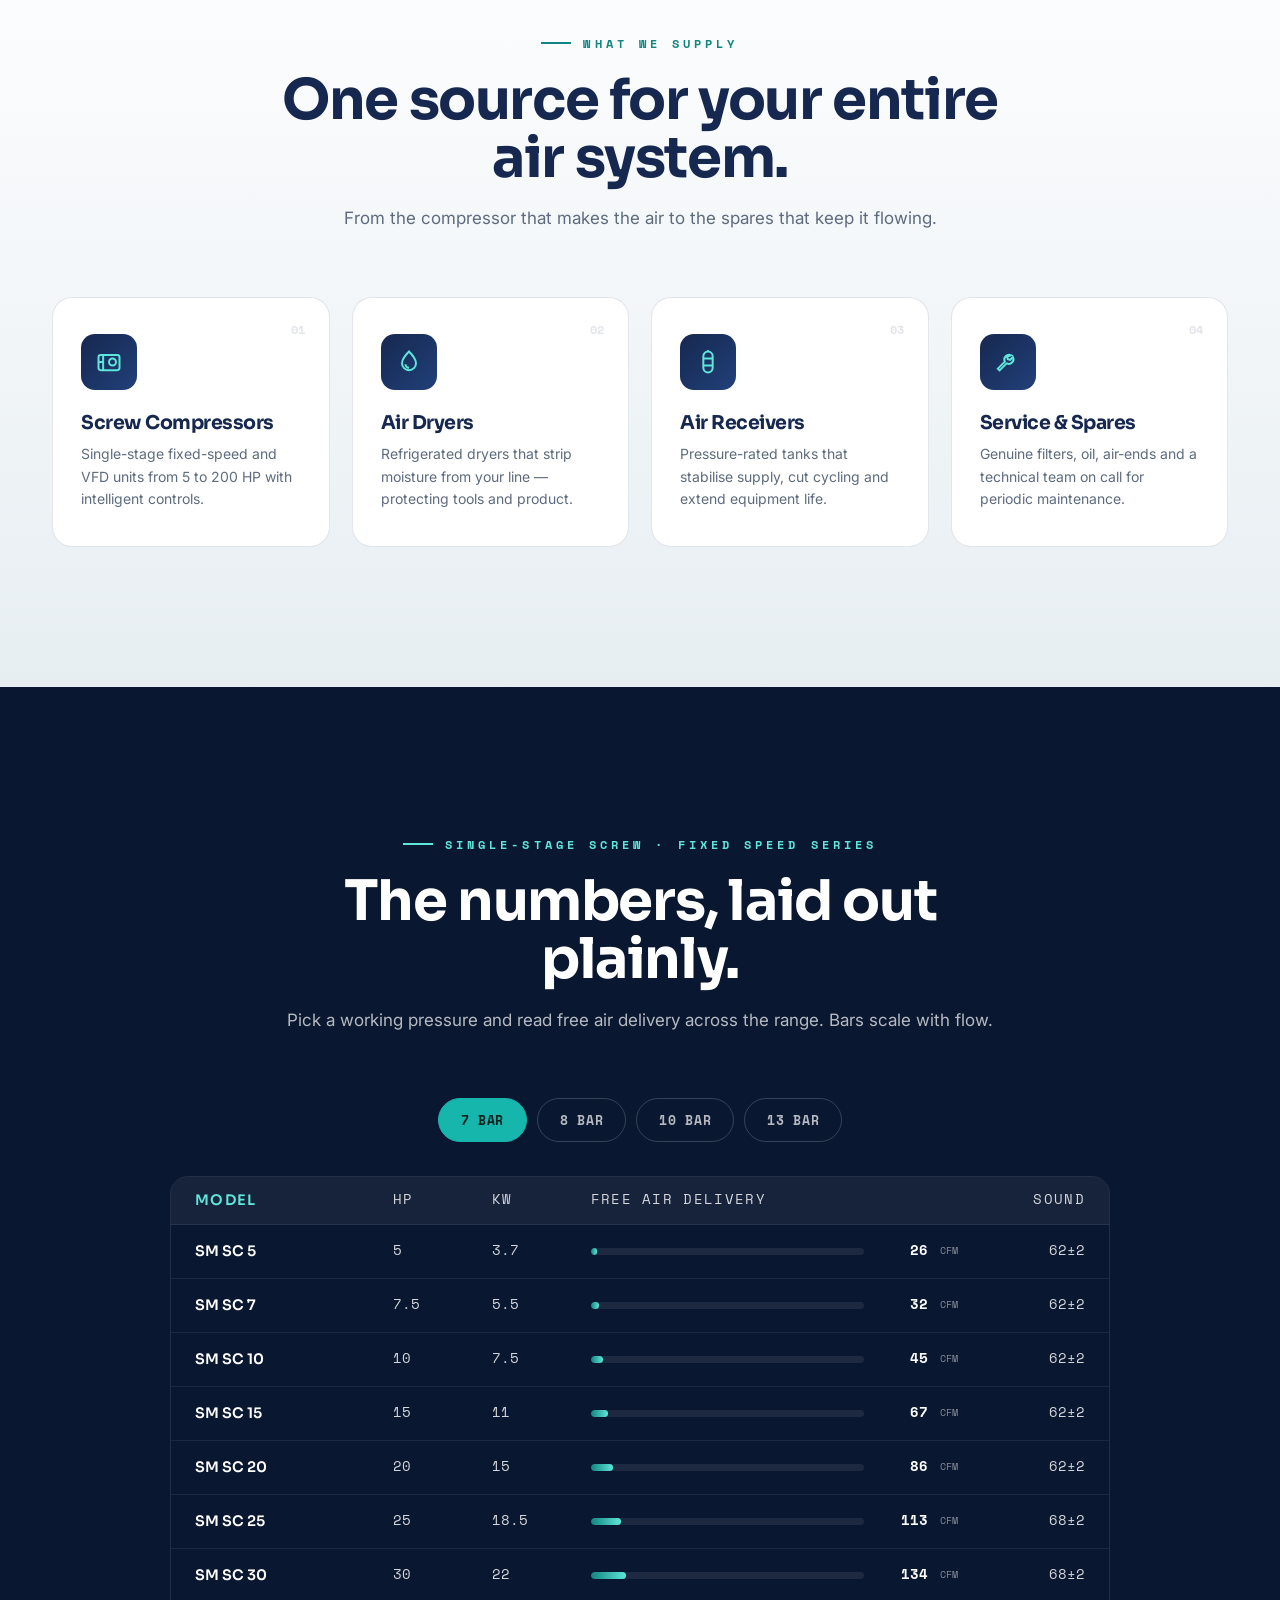
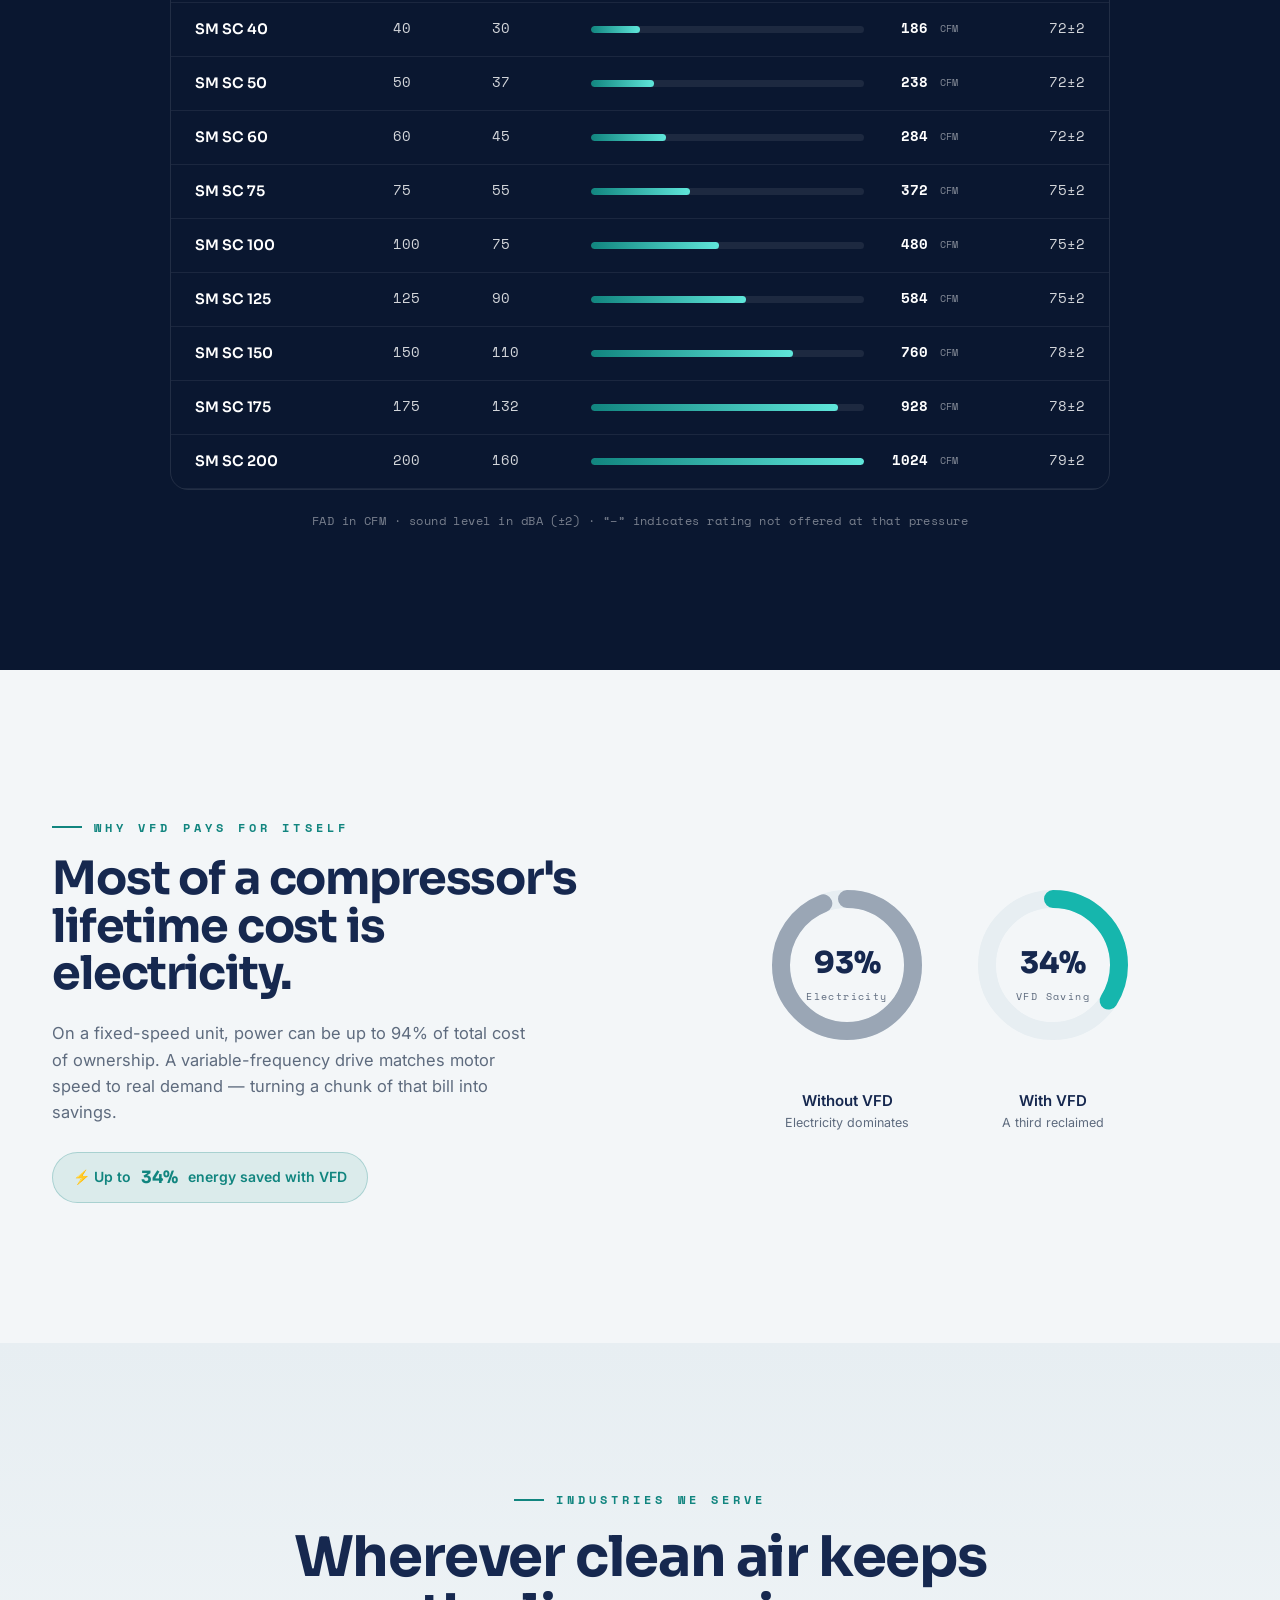
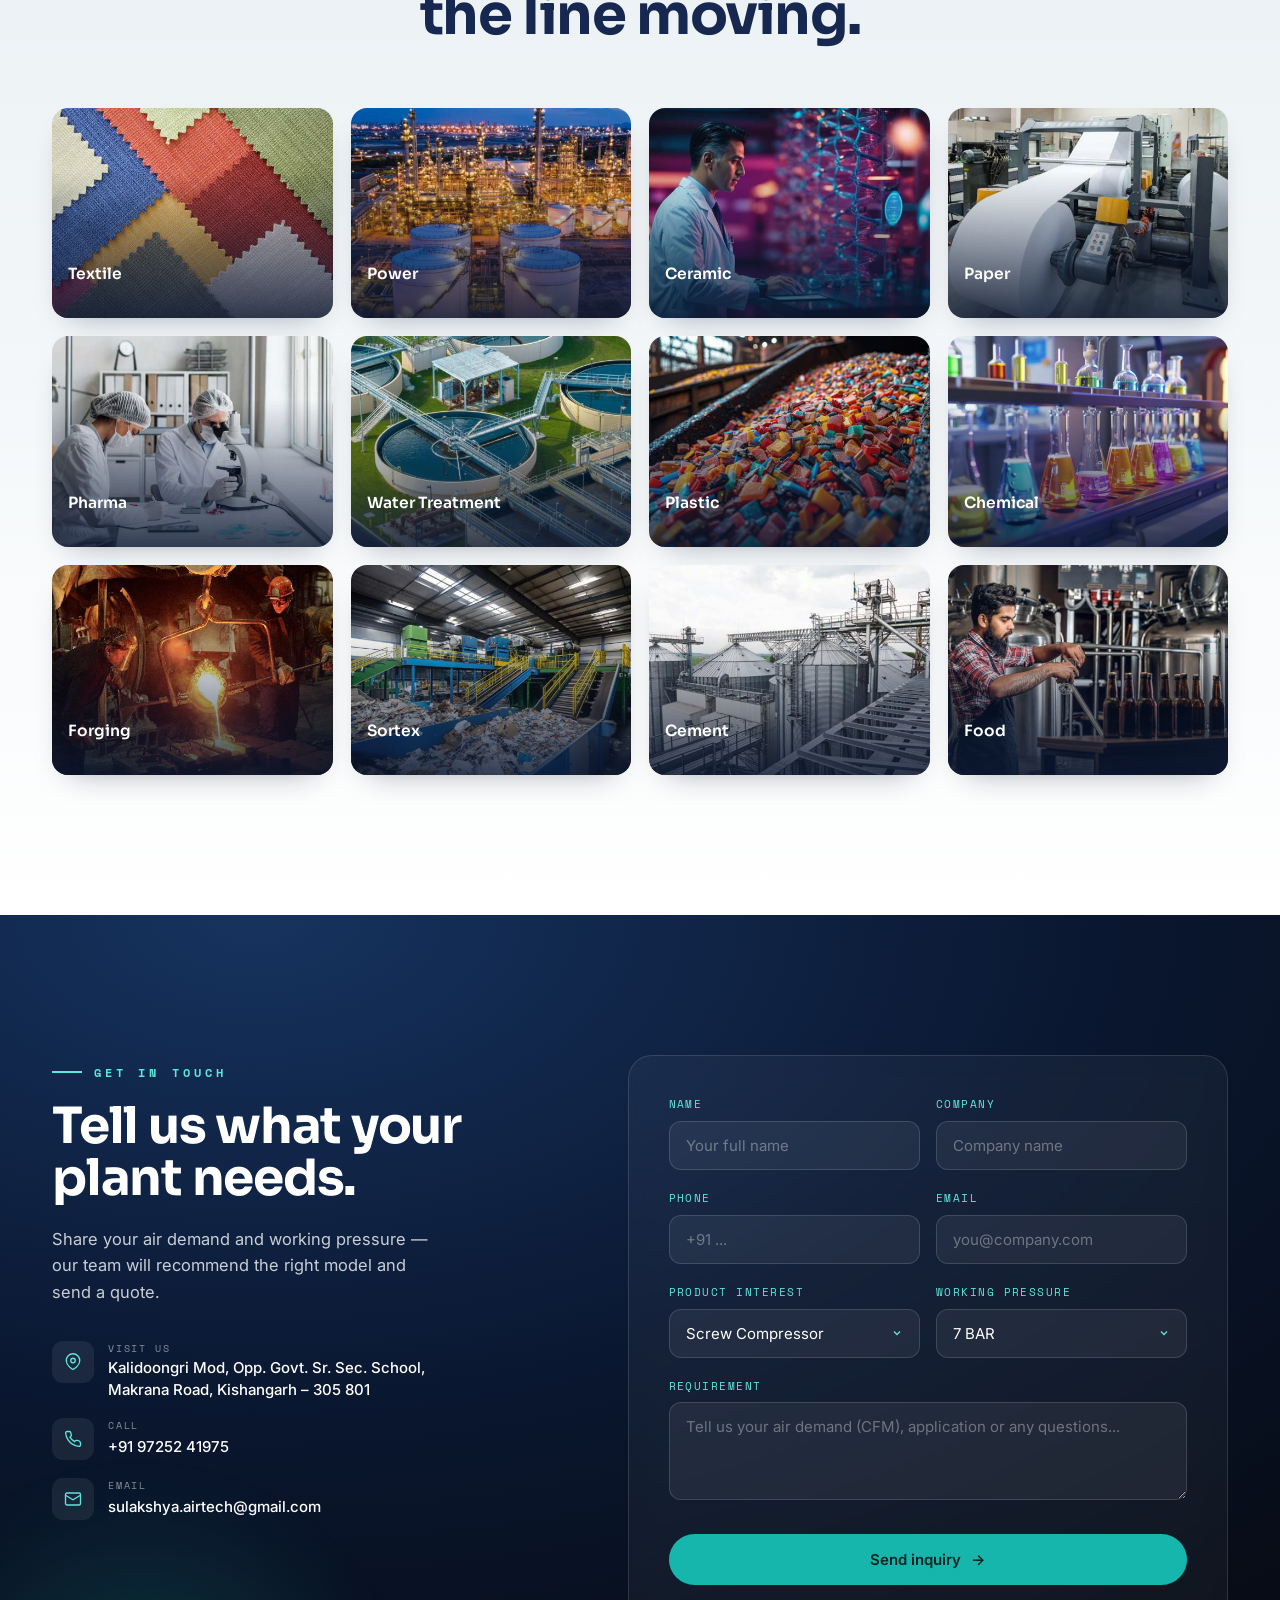
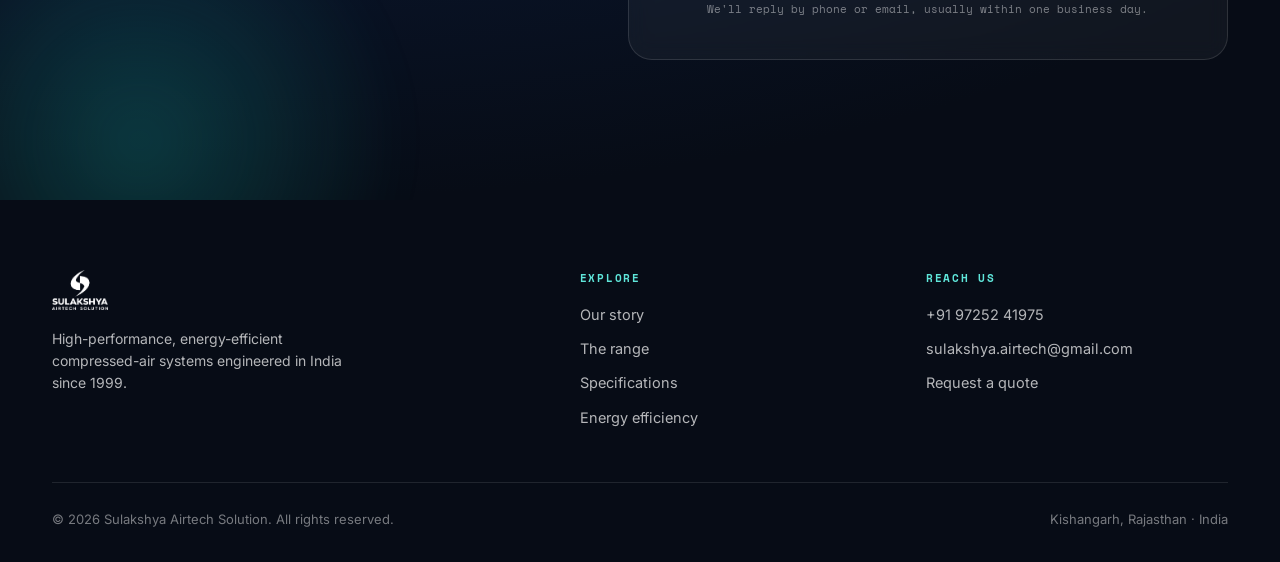
==== commit 57a1bfae: "Update fmt.Println message from 'Hello' to 'Goodbye'" ====
--- a/index.html
+++ b/index.html
@@ -21,8 +21,8 @@
   --ease:cubic-bezier(.16,1,.3,1);
 }
 *{margin:0;padding:0;box-sizing:border-box}
-html{scroll-behavior:smooth;-webkit-text-size-adjust:100%;overflow-x:hidden}
-body{font-family:var(--body);color:var(--ink);background:var(--paper);line-height:1.6;overflow-x:hidden;max-width:100%;position:relative;-webkit-font-smoothing:antialiased}
+html{scroll-behavior:smooth;-webkit-text-size-adjust:100%}
+body{font-family:var(--body);color:var(--ink);background:var(--paper);line-height:1.6;overflow-x:hidden;-webkit-font-smoothing:antialiased}
 ::selection{background:var(--teal);color:#fff}
 a{color:inherit;text-decoration:none}
 img{max-width:100%;display:block}
@@ -309,14 +309,6 @@
   .menu-btn{display:flex}
   nav.links.open{display:flex;position:absolute;top:62px;right:20px;flex-direction:column;background:#fff;padding:22px 26px;border-radius:16px;box-shadow:var(--shadow);gap:18px}
 }
-/* mobile: force horizontal showcase to stack via CSS (no JS dependency) so 100vw panels never overflow */
-@media(max-width:860px){
-  .showcase{height:auto!important}
-  .showcase-sticky{position:relative;height:auto;display:block;overflow:hidden}
-  .showcase-track{flex-direction:column;height:auto;transform:none!important;width:100%}
-  .panel{flex:0 0 auto;width:100%;max-width:100%;min-height:auto;padding:56px 7vw}
-  .showcase-rail,.showcase-count{display:none}
-}
 @media(max-width:620px){
   .section{padding:88px 0}
   .wrap{padding:0 22px}
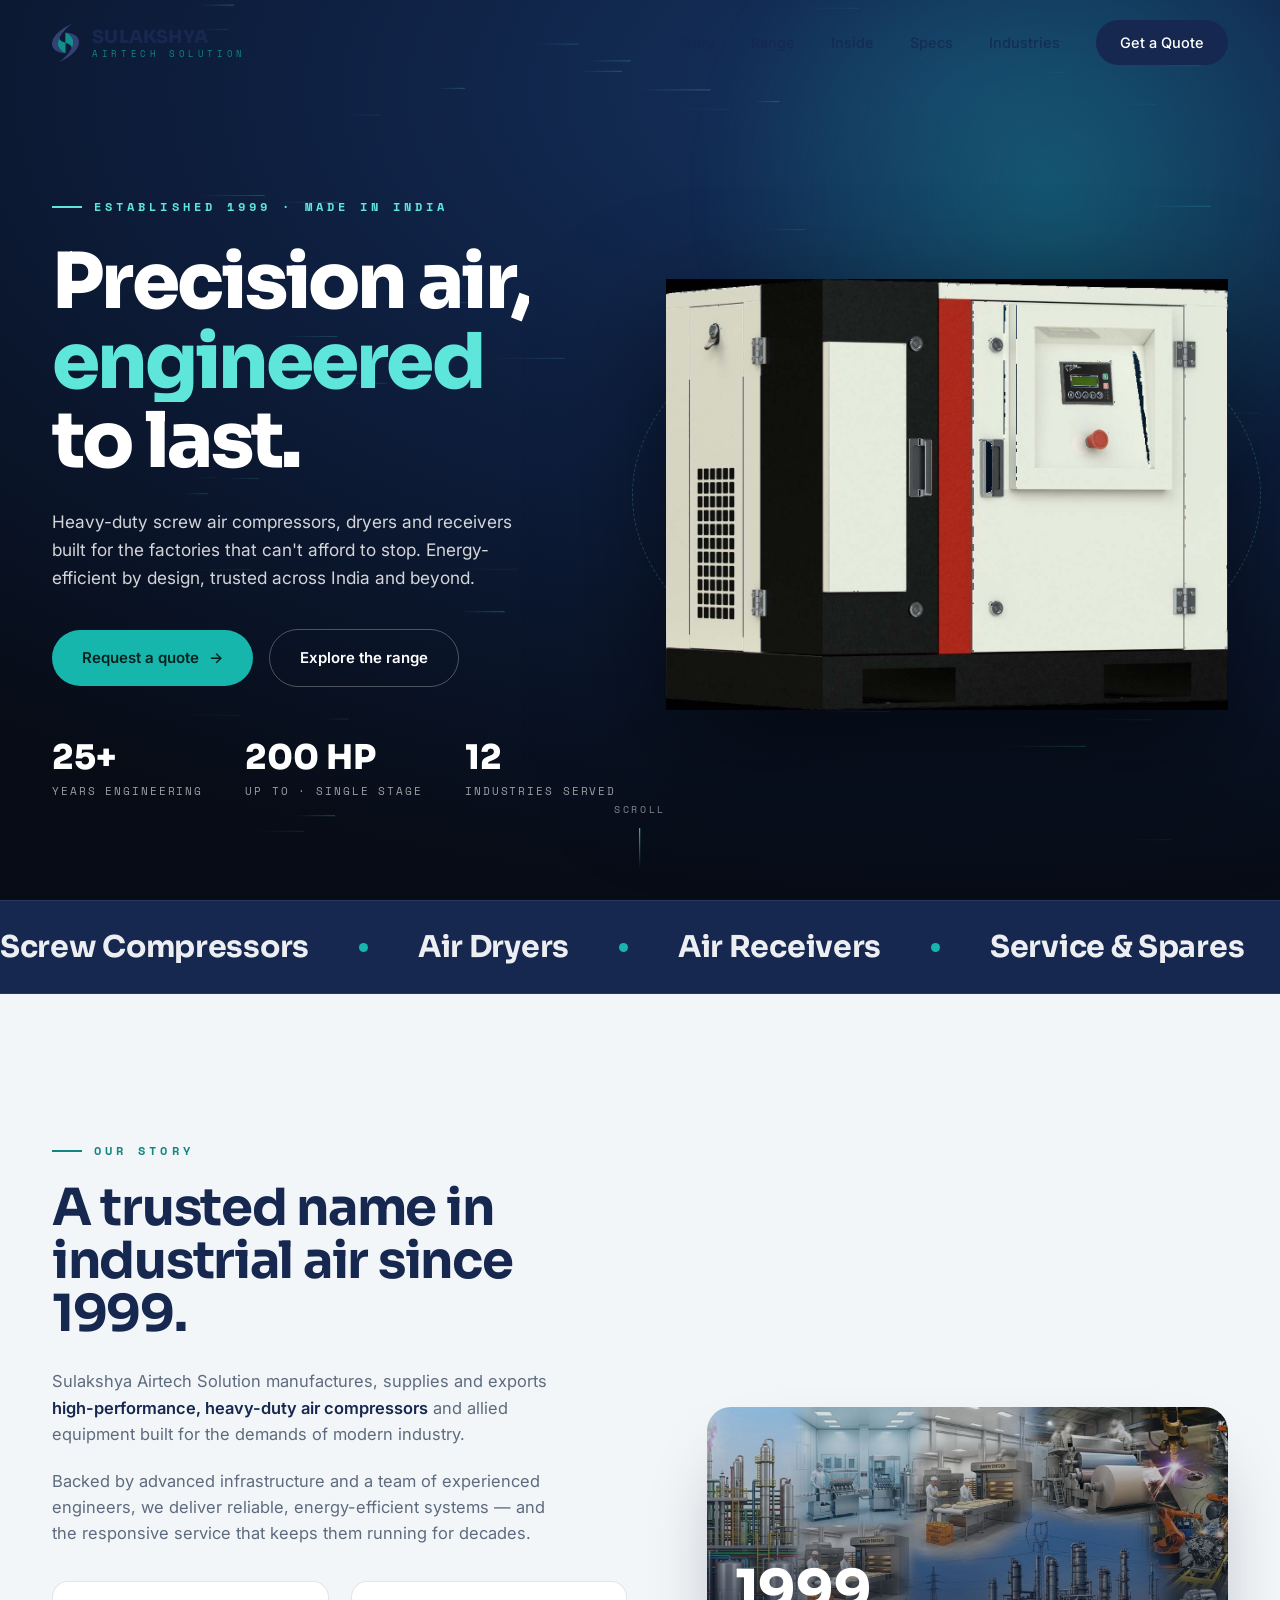
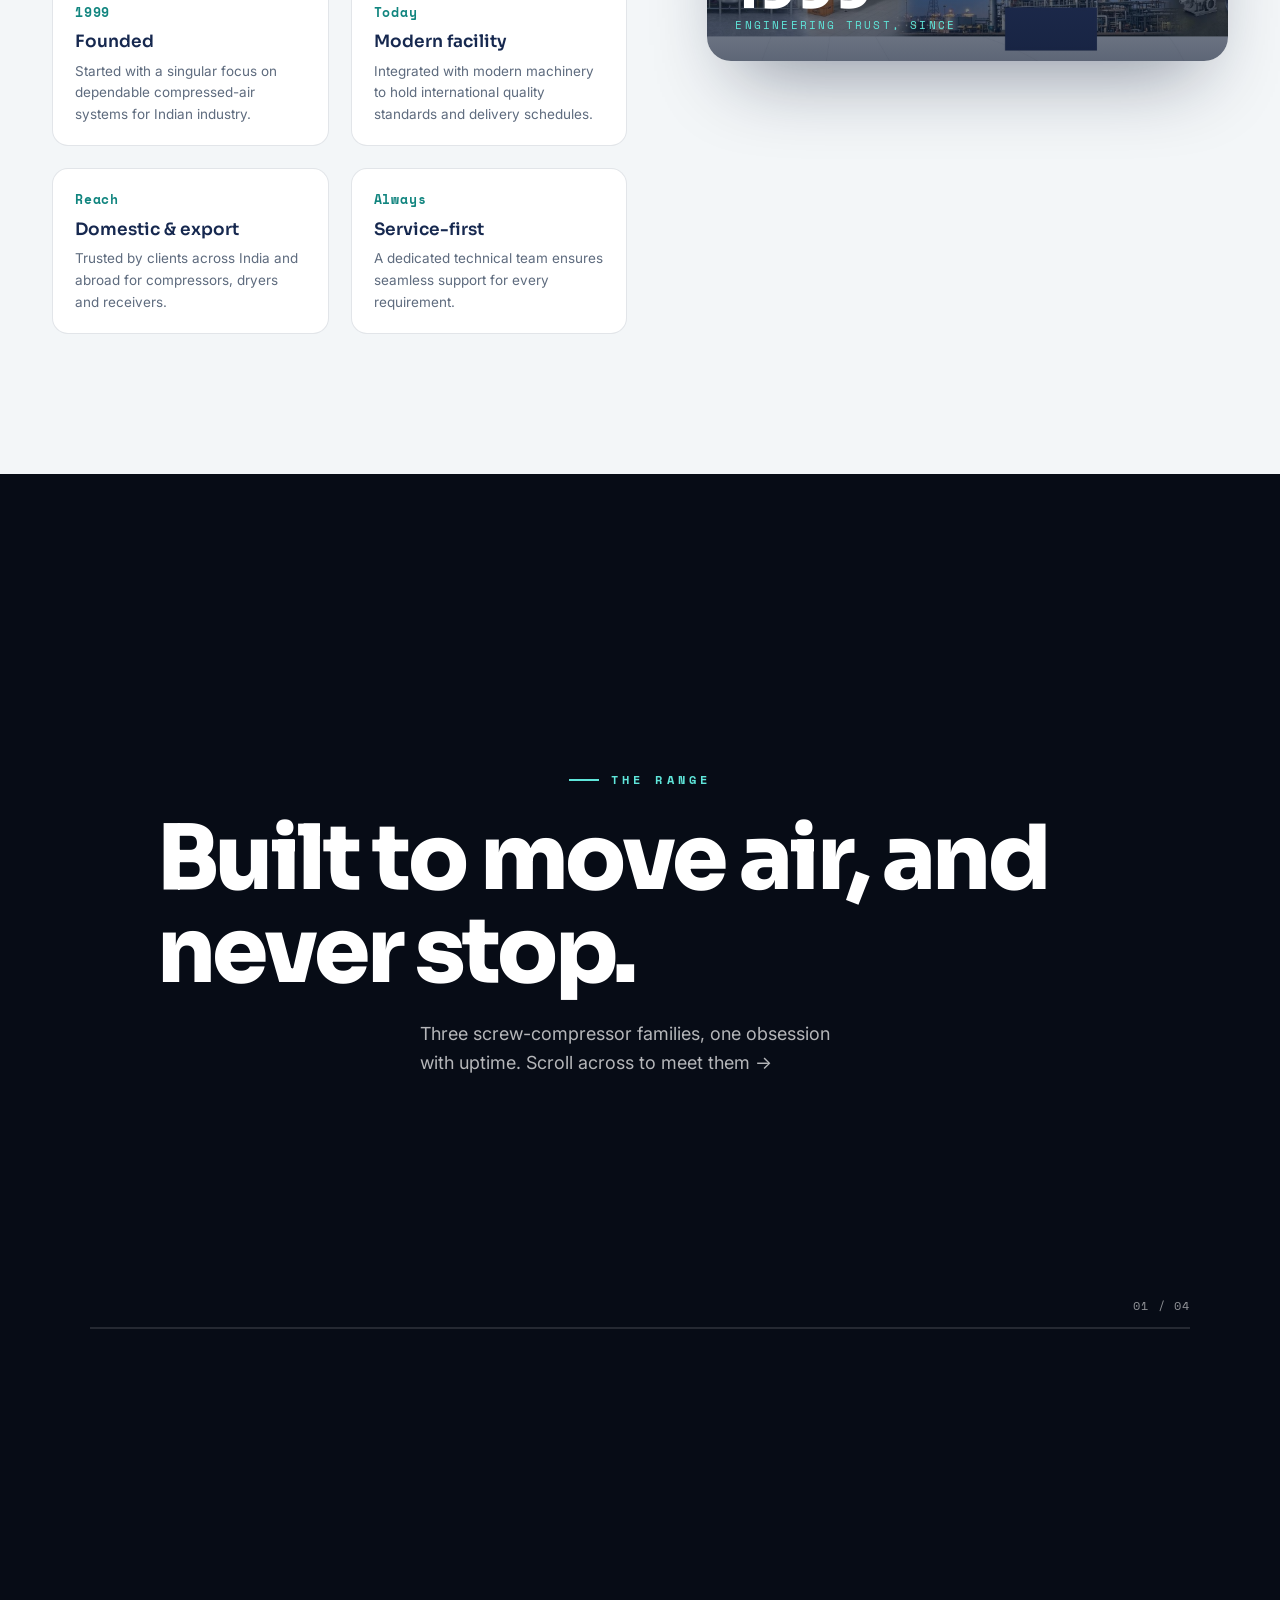
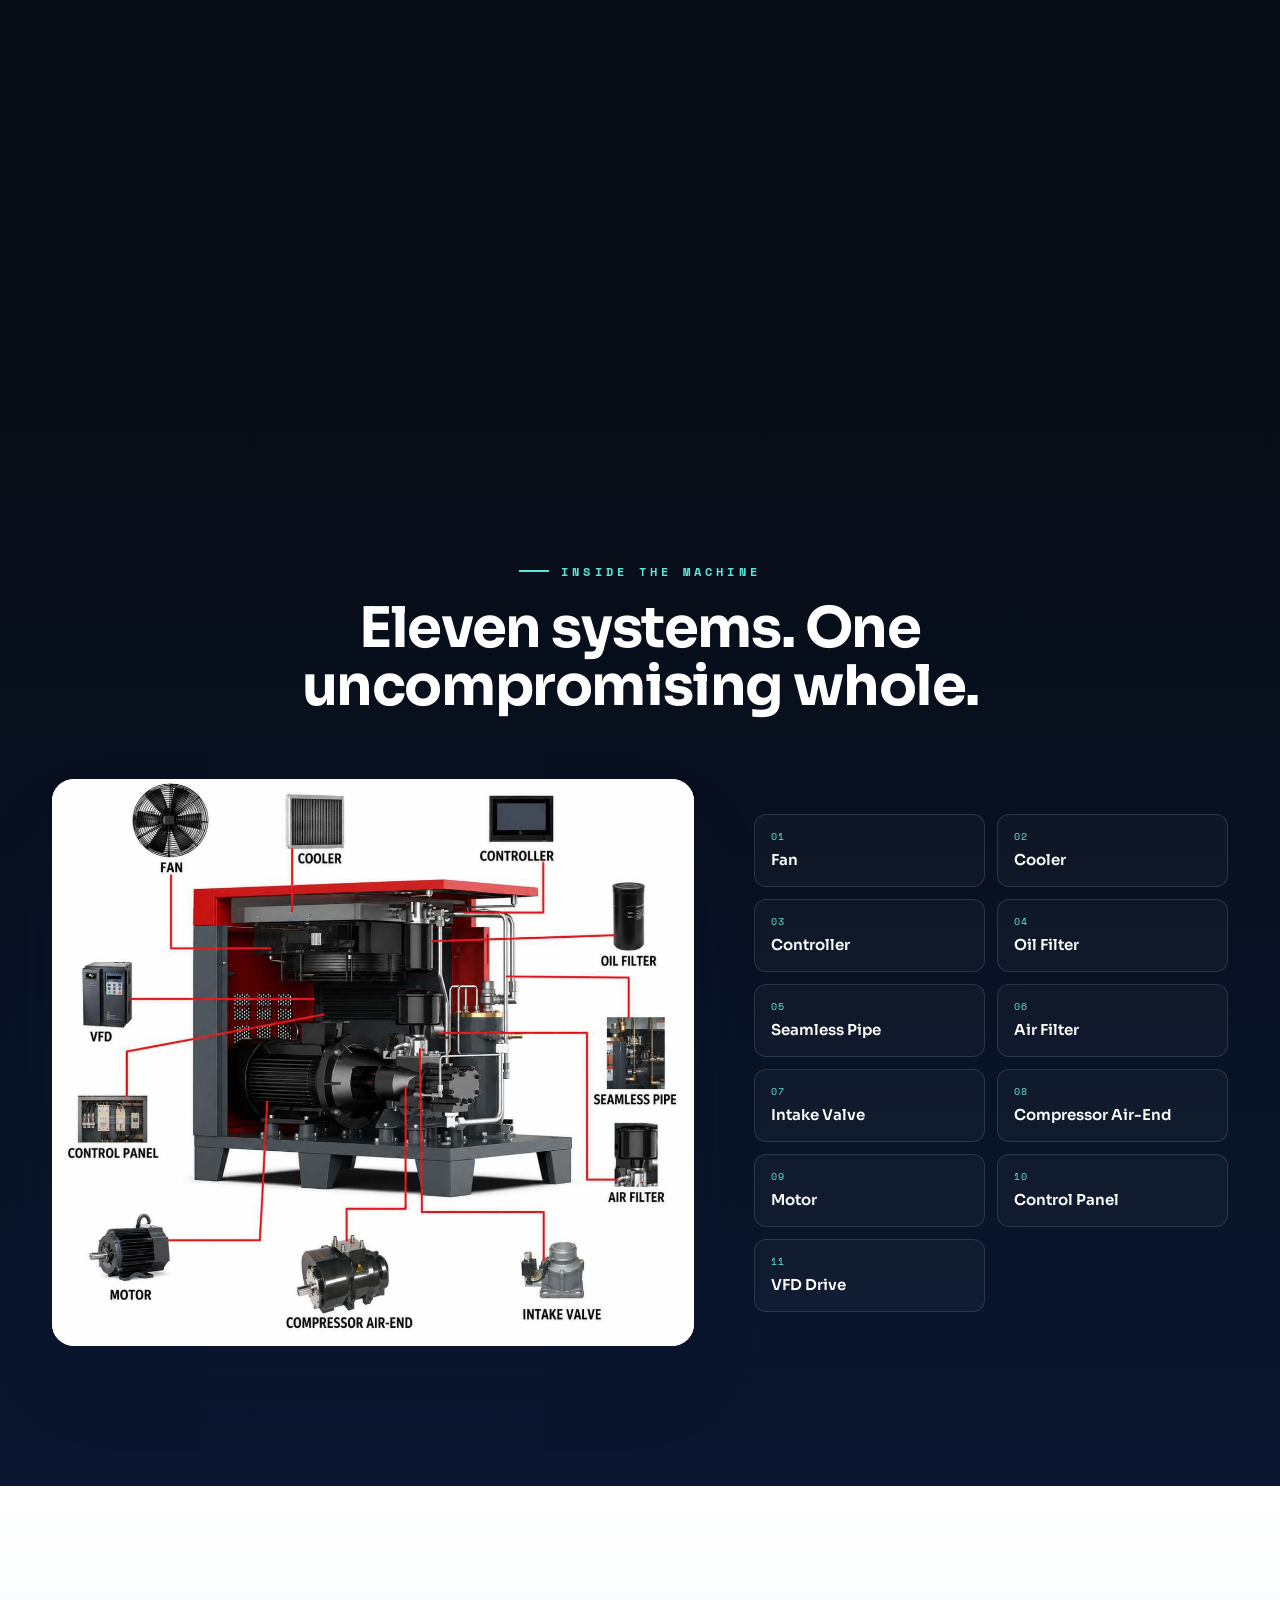
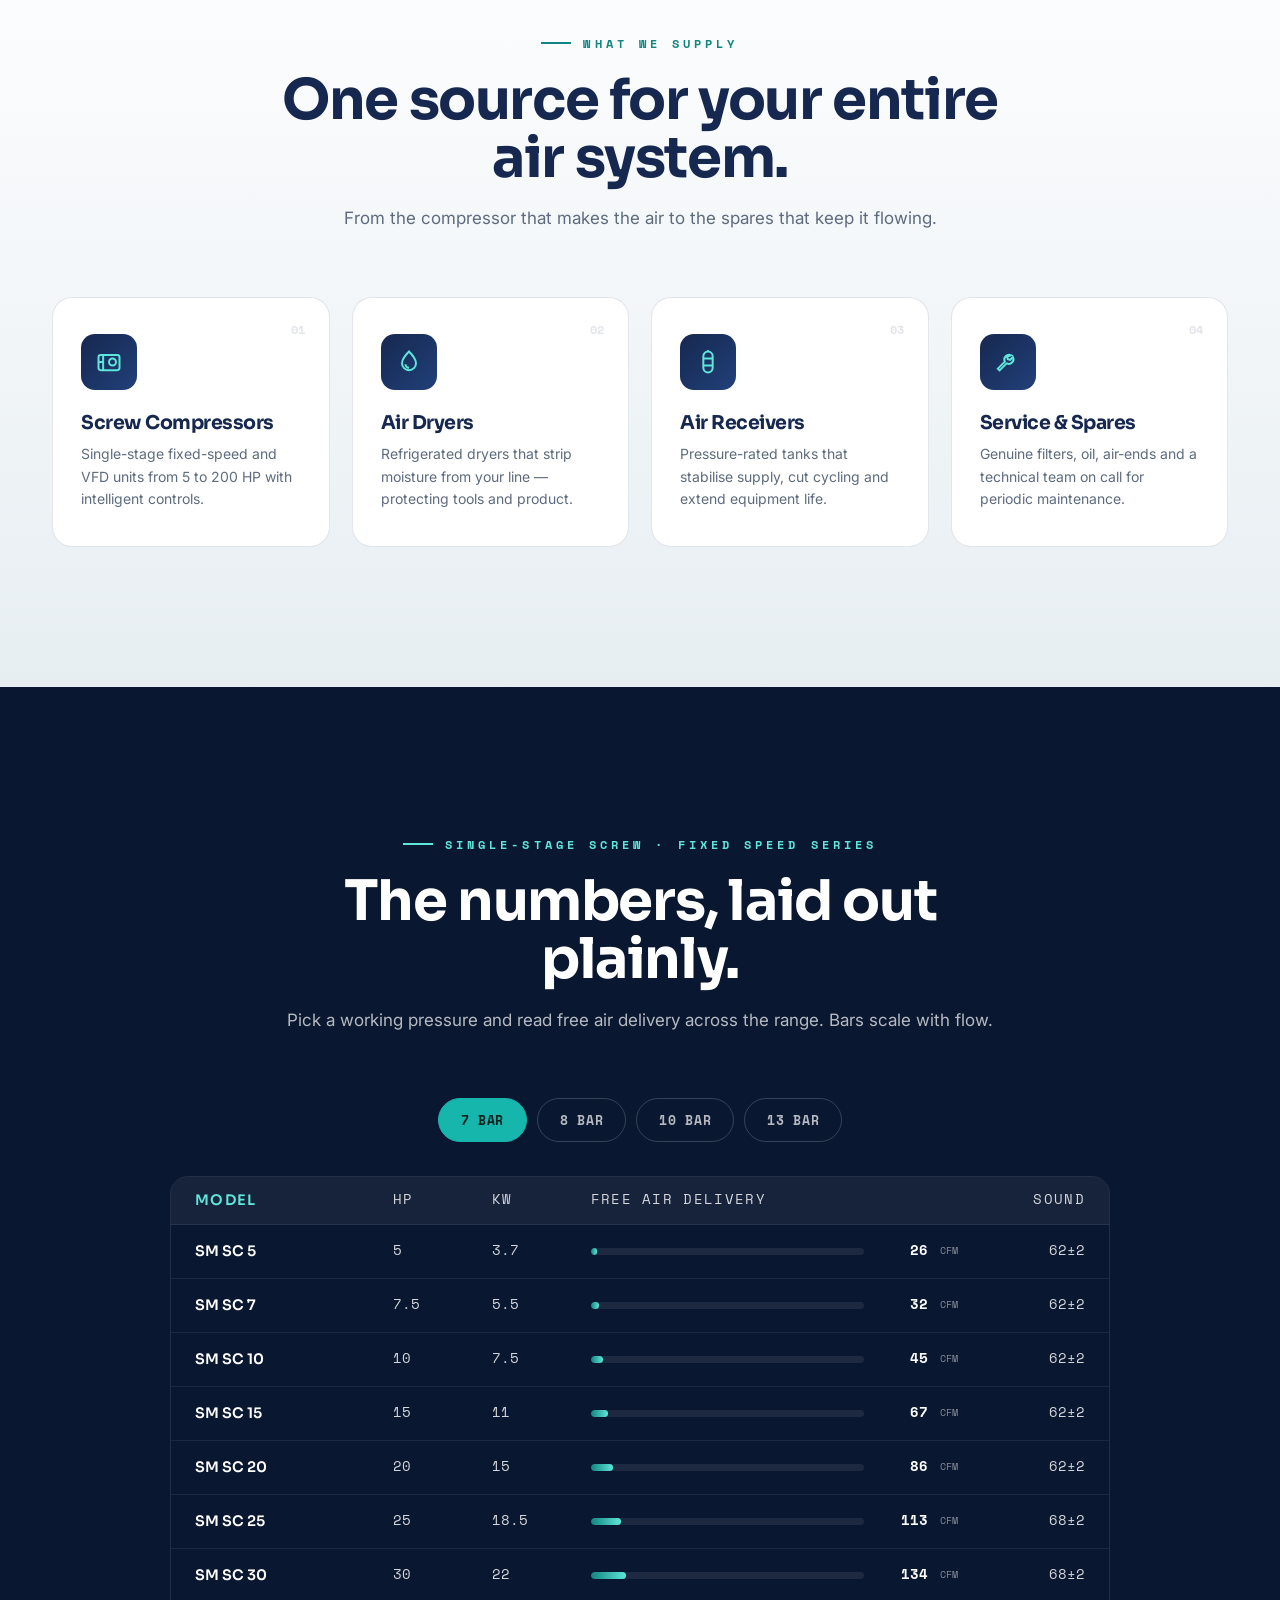
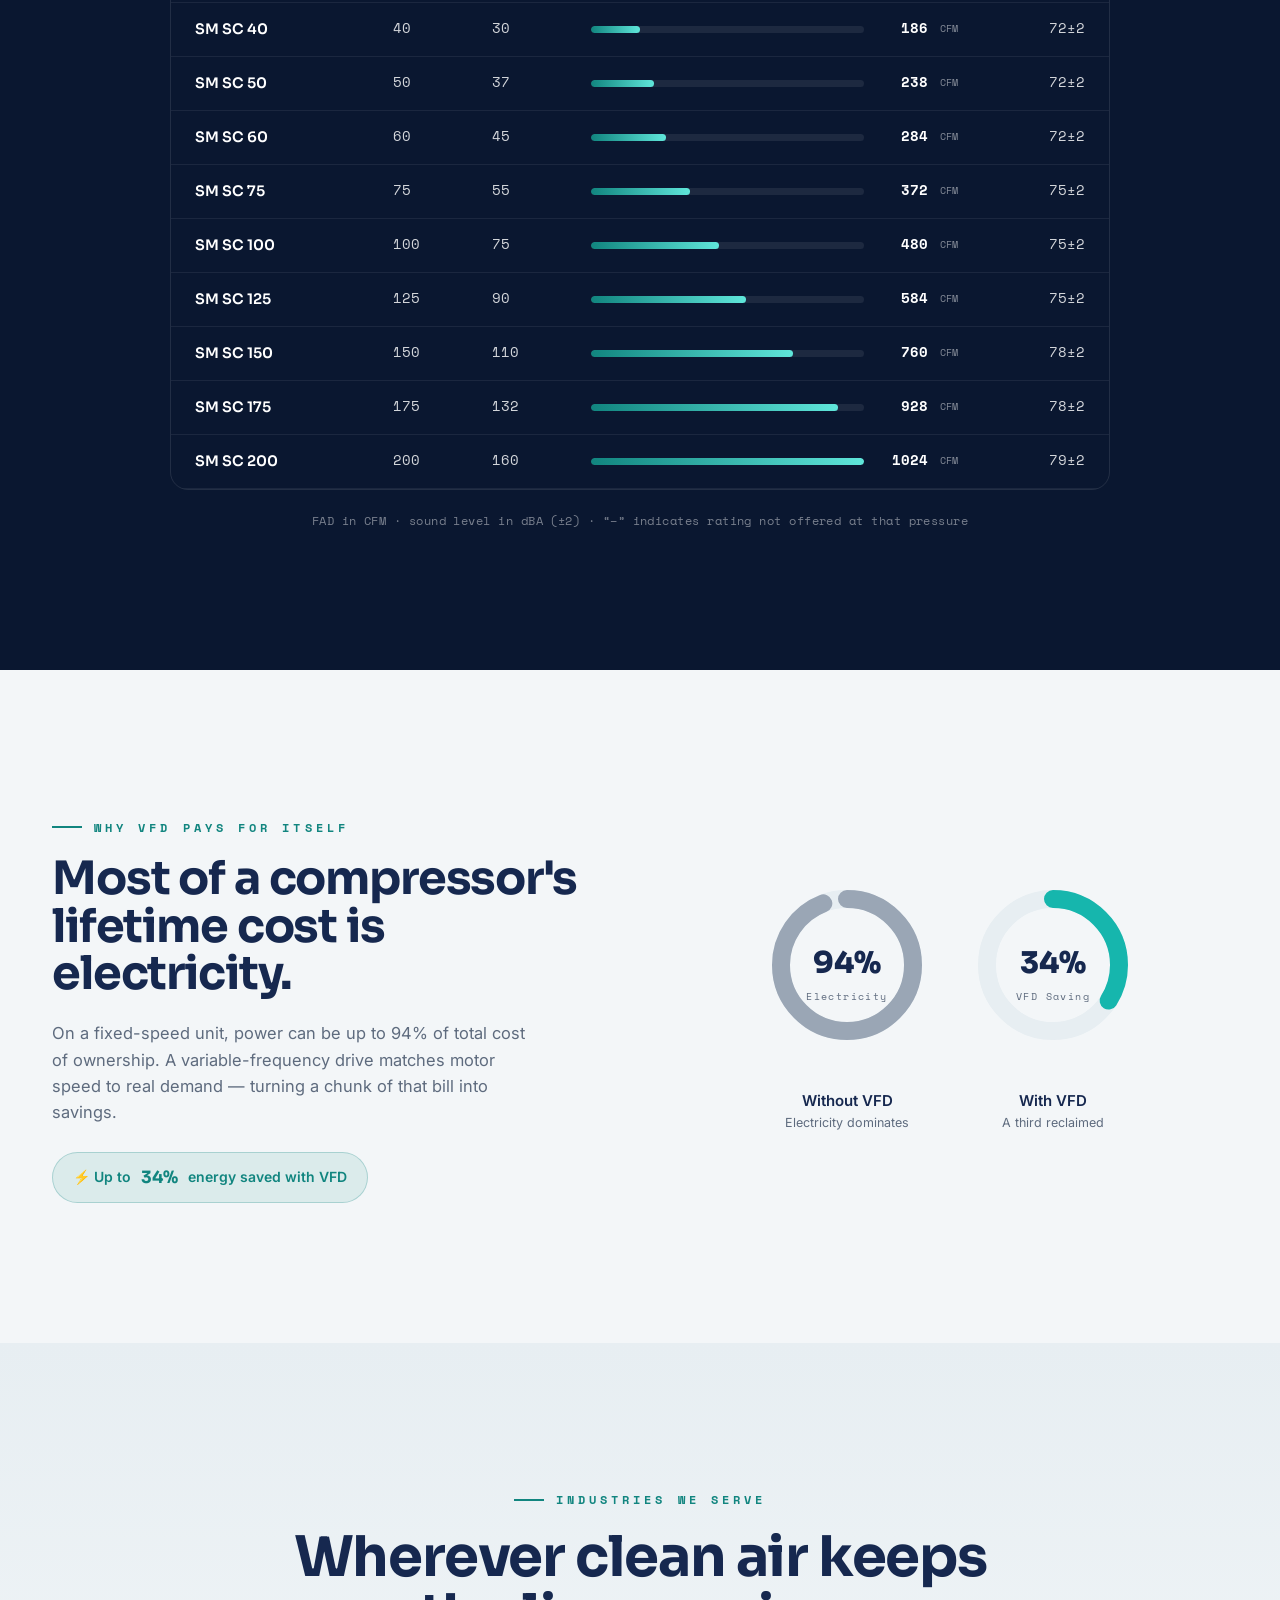
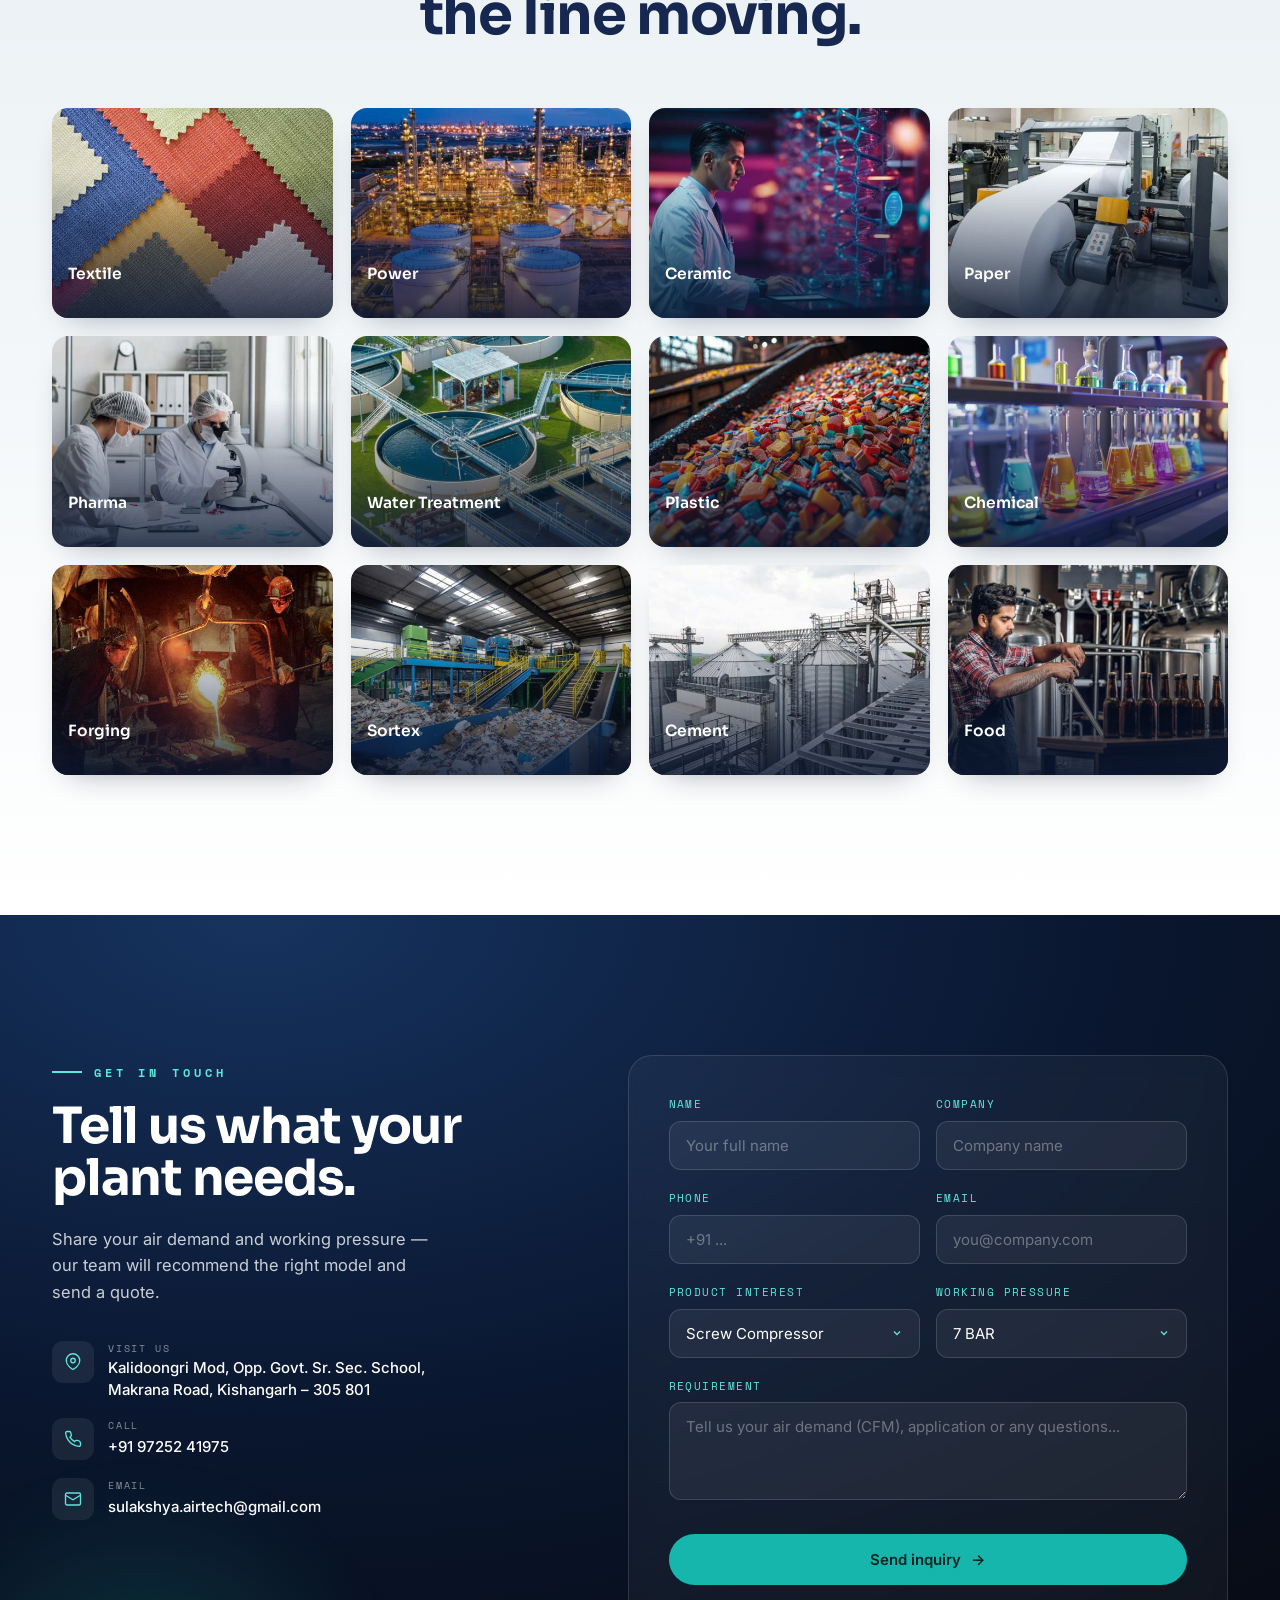
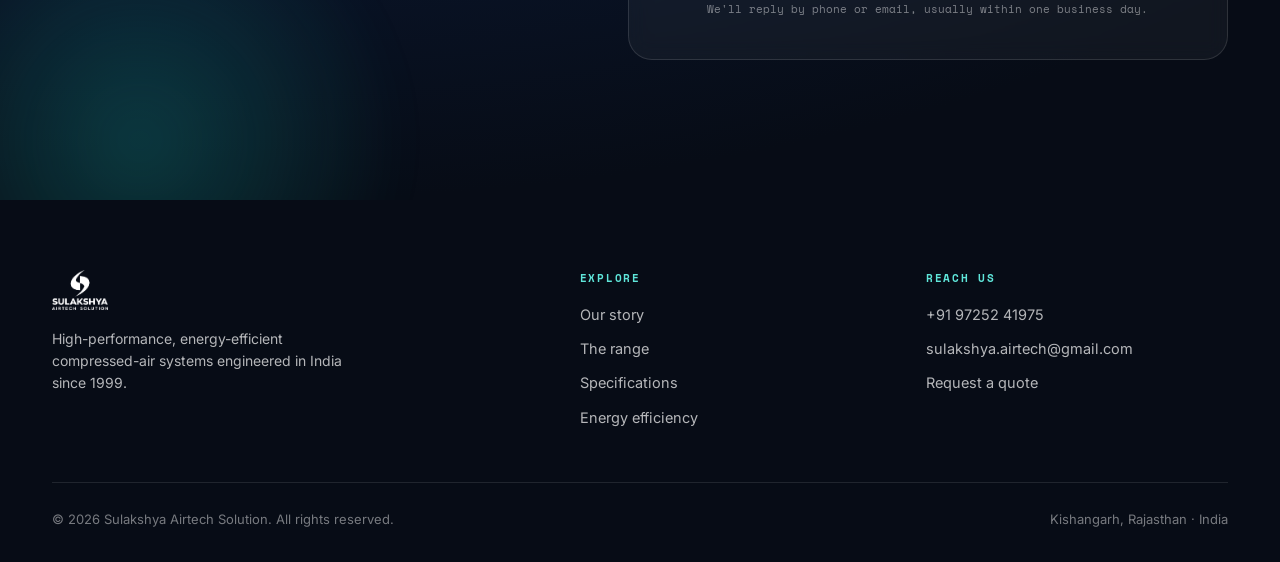
==== commit b8ad74dd: "Add files via upload" ====
--- a/index.html
+++ b/index.html
@@ -1,818 +1,818 @@
-<!DOCTYPE html>
-<html lang="en">
-<head>
-<meta charset="UTF-8">
-<meta name="viewport" content="width=device-width, initial-scale=1.0">
-<title>Sulakshya Airtech Solution — Precision Air, Engineered Since 1999</title>
-<meta name="description" content="Heavy-duty screw air compressors, air dryers, air receivers, service & spares. Energy-efficient industrial air systems engineered in India since 1999.">
-<link rel="icon" type="image/png" href="[data-uri]">
-<link rel="preconnect" href="https://fonts.googleapis.com">
-<link rel="preconnect" href="https://fonts.gstatic.com" crossorigin>
-<link href="https://fonts.googleapis.com/css2?family=Sora:wght@400;500;600;700;800&family=Inter:wght@400;500;600&family=Space+Mono:wght@400;700&display=swap" rel="stylesheet">
-<style>
-:root{
-  --navy:#16284F; --navy-deep:#0A1730; --ink:#070C16;
-  --teal:#11857F; --teal-bright:#16B6AD; --aqua:#5FE6DA;
-  --red:#E23B2E; --paper:#F3F6F8; --paper-2:#E7EEF2;
-  --white:#fff; --muted:#5E6B7E;
-  --line:rgba(22,40,79,.12);
-  --shadow:0 40px 80px -30px rgba(10,23,48,.45);
-  --display:'Sora',sans-serif; --body:'Inter',sans-serif; --mono:'Space Mono',monospace;
-  --ease:cubic-bezier(.16,1,.3,1);
-}
-*{margin:0;padding:0;box-sizing:border-box}
-html{scroll-behavior:smooth;-webkit-text-size-adjust:100%}
-body{font-family:var(--body);color:var(--ink);background:var(--paper);line-height:1.6;overflow-x:hidden;-webkit-font-smoothing:antialiased}
-::selection{background:var(--teal);color:#fff}
-a{color:inherit;text-decoration:none}
-img{max-width:100%;display:block}
-.wrap{max-width:1240px;margin:0 auto;padding:0 32px}
-.eyebrow{font-family:var(--mono);font-size:12px;letter-spacing:.34em;text-transform:uppercase;color:var(--teal);font-weight:700;display:inline-flex;align-items:center;gap:12px}
-.eyebrow::before{content:"";width:30px;height:2px;background:currentColor;display:inline-block}
-.eyebrow.center{justify-content:center}
-h1,h2,h3{font-family:var(--display);font-weight:700;line-height:1.04;letter-spacing:-.025em;color:var(--navy)}
-.section{padding:140px 0;position:relative}
-
-/* kinetic words */
-.kin{display:inline-block;overflow:hidden;vertical-align:top}
-.kin>span{display:inline-block;transform:translateY(110%);transition:transform 1s var(--ease)}
-.kin.in>span{transform:translateY(0)}
-.kin.d1>span{transition-delay:.05s}.kin.d2>span{transition-delay:.13s}.kin.d3>span{transition-delay:.21s}
-.kin.d4>span{transition-delay:.29s}.kin.d5>span{transition-delay:.37s}.kin.d6>span{transition-delay:.45s}
-
-/* reveal */
-.reveal{opacity:0;transform:translateY(40px);transition:opacity 1s var(--ease),transform 1s var(--ease)}
-.reveal.in{opacity:1;transform:none}
-.reveal.d1{transition-delay:.1s}.reveal.d2{transition-delay:.2s}.reveal.d3{transition-delay:.3s}
-.reveal.d4{transition-delay:.4s}.reveal.d5{transition-delay:.5s}
-.fade{opacity:0;transition:opacity 1.1s var(--ease)} .fade.in{opacity:1}
-
-/* ---------- loader ---------- */
-#loader{position:fixed;inset:0;z-index:1000;background:var(--ink);display:flex;align-items:center;justify-content:center;flex-direction:column;gap:26px;transition:opacity .8s var(--ease),visibility .8s}
-#loader.done{opacity:0;visibility:hidden}
-#loader img{width:min(280px,60vw);filter:brightness(0) invert(1);opacity:0;animation:logoIn 1.1s var(--ease) .15s forwards}
-#loader.tealize img{filter:none}
-@keyframes logoIn{0%{opacity:0;transform:translateY(18px) scale(.96)}100%{opacity:1;transform:none}}
-.load-bar{width:min(220px,50vw);height:2px;background:rgba(255,255,255,.14);overflow:hidden;border-radius:2px}
-.load-bar i{display:block;height:100%;width:0;background:linear-gradient(90deg,var(--teal),var(--aqua));animation:loadFill 1.4s var(--ease) .2s forwards}
-@keyframes loadFill{to{width:100%}}
-
-/* ---------- nav ---------- */
-header.nav{position:fixed;top:0;left:0;right:0;z-index:100;padding:20px 0;transition:background .5s var(--ease),padding .5s var(--ease),box-shadow .5s}
-header.nav.scrolled{background:rgba(243,246,248,.78);backdrop-filter:blur(16px) saturate(1.2);padding:13px 0;box-shadow:0 1px 0 var(--line)}
-.nav-inner{display:flex;align-items:center;justify-content:space-between}
-.brand{display:flex;align-items:center;gap:13px}
-.brand img{height:38px;width:auto}
-.brand .txt{font-family:var(--display);font-weight:800;font-size:18px;letter-spacing:.01em;color:var(--navy);line-height:1}
-.brand .txt span{display:block;font-family:var(--mono);font-weight:400;font-size:9px;letter-spacing:.4em;color:var(--teal);margin-top:3px}
-nav.links{display:flex;gap:36px;align-items:center}
-nav.links a{font-size:14.5px;font-weight:500;color:var(--navy);opacity:.8;position:relative;transition:opacity .3s;cursor:pointer}
-nav.links a::after{content:"";position:absolute;left:0;bottom:-6px;height:2px;width:0;background:var(--teal);transition:width .4s var(--ease)}
-nav.links a:hover{opacity:1}nav.links a:hover::after{width:100%}
-.nav-cta{background:var(--navy);color:#fff!important;padding:11px 24px;border-radius:100px;font-weight:600;opacity:1!important;transition:transform .35s var(--ease),box-shadow .35s}
-.nav-cta::after{display:none}
-.nav-cta:hover{transform:translateY(-2px);box-shadow:0 14px 28px -10px rgba(10,23,48,.5)}
-.menu-btn{display:none;background:none;border:none;cursor:pointer;flex-direction:column;gap:5px;padding:8px}
-.menu-btn span{width:24px;height:2px;background:var(--navy);display:block;transition:.3s}
-
-/* ---------- hero ---------- */
-.hero{position:relative;min-height:100vh;background:radial-gradient(120% 90% at 75% 10%,#16335f 0%,#0E1F40 45%,#070C16 100%);color:#fff;overflow:hidden;display:flex;align-items:center}
-#airflow{position:absolute;inset:0;width:100%;height:100%;opacity:.6;pointer-events:none}
-.hero-glow{position:absolute;width:820px;height:820px;border-radius:50%;background:radial-gradient(circle,rgba(23,182,174,.30),transparent 60%);top:-220px;right:-180px;filter:blur(18px);pointer-events:none;animation:floatGlow 16s ease-in-out infinite alternate}
-@keyframes floatGlow{to{transform:translate(-70px,90px) scale(1.14)}}
-.hero .wrap{position:relative;z-index:3;display:grid;grid-template-columns:1.02fr .98fr;gap:30px;align-items:center;width:100%;padding-top:90px}
-.hero-eyebrow{color:var(--aqua)}
-.hero h1{color:#fff;font-size:clamp(42px,6vw,84px);font-weight:800;margin:26px 0 26px;letter-spacing:-.035em}
-.hero h1 .accent{color:var(--aqua)}
-.hero p.lead{font-size:clamp(16px,1.35vw,19px);color:rgba(255,255,255,.82);max-width:480px;margin-bottom:38px}
-.hero-actions{display:flex;gap:16px;flex-wrap:wrap;align-items:center}
-.btn{display:inline-flex;align-items:center;gap:10px;font-weight:600;font-size:15px;padding:16px 30px;border-radius:100px;cursor:pointer;border:none;transition:transform .4s var(--ease),box-shadow .4s var(--ease),background .3s;font-family:var(--body)}
-.btn-primary{background:var(--teal-bright);color:#04221e}
-.btn-primary:hover{transform:translateY(-3px);box-shadow:0 20px 40px -14px rgba(23,182,174,.6)}
-.btn-ghost{background:transparent;color:#fff;border:1.5px solid rgba(255,255,255,.28)}
-.btn-ghost:hover{border-color:#fff;transform:translateY(-3px)}
-.btn .arr{transition:transform .4s var(--ease)}.btn:hover .arr{transform:translateX(5px)}
-.hero-stats{display:flex;gap:42px;margin-top:54px;flex-wrap:wrap}
-.hstat .num{font-family:var(--display);font-weight:800;font-size:34px;color:#fff;line-height:1}
-.hstat .lab{font-family:var(--mono);font-size:10.5px;letter-spacing:.18em;text-transform:uppercase;color:rgba(255,255,255,.6);margin-top:8px}
-.hero-unit{position:relative;display:flex;justify-content:center;will-change:transform}
-.hero-unit .ring{position:absolute;inset:2% -6%;border:1px dashed rgba(95,230,218,.28);border-radius:50%;animation:spin 50s linear infinite}
-.hero-unit .ring2{position:absolute;inset:14% 6%;border:1px solid rgba(95,230,218,.12);border-radius:50%;animation:spin 70s linear infinite reverse}
-@keyframes spin{to{transform:rotate(360deg)}}
-.hero-unit img{position:relative;z-index:2;filter:drop-shadow(0 50px 60px rgba(0,0,0,.55));opacity:0;animation:unitIn 1.4s var(--ease) .5s forwards}
-@keyframes unitIn{0%{opacity:0;transform:translateY(50px) scale(.92)}100%{opacity:1;transform:none}}
-.scroll-hint{position:absolute;bottom:32px;left:50%;transform:translateX(-50%);z-index:4;font-family:var(--mono);font-size:10px;letter-spacing:.26em;color:rgba(255,255,255,.5);text-transform:uppercase;display:flex;flex-direction:column;align-items:center;gap:10px}
-.scroll-hint .bar{width:1px;height:40px;background:linear-gradient(rgba(95,230,218,.9),transparent);animation:drop 1.9s ease-in-out infinite}
-@keyframes drop{0%{transform:scaleY(0);transform-origin:top}50%{transform:scaleY(1);transform-origin:top}50.1%{transform-origin:bottom}100%{transform:scaleY(0);transform-origin:bottom}}
-
-/* ---------- marquee ---------- */
-.marquee{background:var(--navy);color:#fff;padding:22px 0;overflow:hidden;border-top:1px solid rgba(255,255,255,.08);border-bottom:1px solid rgba(255,255,255,.08)}
-.marquee-track{display:flex;gap:50px;width:max-content;animation:scrollX 26s linear infinite}
-.marquee:hover .marquee-track{animation-play-state:paused}
-.marquee span{font-family:var(--display);font-weight:700;font-size:clamp(20px,2.4vw,30px);letter-spacing:-.01em;display:inline-flex;align-items:center;gap:50px;color:rgba(255,255,255,.92)}
-.marquee span::after{content:"";width:9px;height:9px;border-radius:50%;background:var(--teal-bright)}
-@keyframes scrollX{to{transform:translateX(-50%)}}
-
-/* ---------- story ---------- */
-.story{background:var(--paper);overflow:hidden}
-.story-grid{display:grid;grid-template-columns:1.05fr .95fr;gap:80px;align-items:center}
-.story h2{font-size:clamp(32px,4vw,52px);margin:20px 0 28px}
-.story p{color:var(--muted);font-size:16.5px;margin-bottom:20px;max-width:520px}
-.story p strong{color:var(--navy);font-weight:600}
-.heritage{position:relative;border-radius:24px;overflow:hidden;box-shadow:var(--shadow)}
-.heritage img{width:100%;height:100%;object-fit:cover;transform:scale(1.05);transition:transform 1.4s var(--ease)}
-.heritage.in img{transform:scale(1)}
-.heritage::after{content:"";position:absolute;inset:0;background:linear-gradient(180deg,rgba(10,23,48,.1),rgba(10,23,48,.66))}
-.heritage .badge{position:absolute;left:28px;bottom:26px;z-index:2;color:#fff}
-.heritage .badge .y{font-family:var(--display);font-weight:800;font-size:54px;line-height:1}
-.heritage .badge .t{font-family:var(--mono);font-size:11px;letter-spacing:.2em;text-transform:uppercase;color:var(--aqua)}
-.timeline{margin-top:34px;display:grid;grid-template-columns:1fr 1fr;gap:22px}
-.tl-item{padding:20px 22px;border:1px solid var(--line);border-radius:16px;background:#fff;transition:transform .5s var(--ease),box-shadow .5s,border-color .4s}
-.tl-item:hover{transform:translateY(-5px);box-shadow:var(--shadow);border-color:transparent}
-.tl-item .yr{font-family:var(--mono);font-weight:700;color:var(--teal);font-size:13px;letter-spacing:.06em}
-.tl-item h4{font-family:var(--display);font-weight:600;font-size:17px;color:var(--navy);margin:6px 0 5px}
-.tl-item p{font-size:13.5px;margin:0;color:var(--muted)}
-
-/* ---------- horizontal showcase ---------- */
-.showcase{background:var(--ink);color:#fff;position:relative}
-.showcase-sticky{position:sticky;top:0;height:100vh;overflow:hidden;display:flex;align-items:center}
-.showcase-track{display:flex;height:100%;will-change:transform}
-.panel{flex:0 0 100vw;height:100%;display:flex;align-items:center;padding:0 7vw;position:relative}
-.panel-title{flex-direction:column;justify-content:center;text-align:left}
-.panel-title .eyebrow{color:var(--aqua)}
-.panel-title h2{color:#fff;font-size:clamp(40px,7vw,104px);font-weight:800;letter-spacing:-.04em;margin:22px 0 22px;max-width:14ch}
-.panel-title p{color:rgba(255,255,255,.7);font-size:18px;max-width:440px}
-.panel-prod{display:grid;grid-template-columns:1fr 1fr;gap:5vw;align-items:center;width:100%}
-.panel-prod .ptxt .idx{font-family:var(--mono);font-size:13px;color:var(--aqua);letter-spacing:.12em}
-.panel-prod .ptxt h3{color:#fff;font-size:clamp(30px,4vw,56px);font-weight:800;letter-spacing:-.03em;margin:14px 0 18px}
-.panel-prod .ptxt p{color:rgba(255,255,255,.72);font-size:16.5px;max-width:420px;margin-bottom:24px}
-.panel-prod .specsmini{display:flex;gap:26px;flex-wrap:wrap}
-.panel-prod .specsmini div .v{font-family:var(--display);font-weight:700;font-size:24px;color:var(--aqua)}
-.panel-prod .specsmini div .k{font-family:var(--mono);font-size:10px;letter-spacing:.14em;text-transform:uppercase;color:rgba(255,255,255,.5);margin-top:4px}
-.panel-prod .pimg{position:relative;display:flex;justify-content:center;align-items:center}
-.panel-prod .pimg::before{content:"";position:absolute;width:78%;aspect-ratio:1;border-radius:50%;background:radial-gradient(circle,rgba(23,182,174,.26),transparent 62%);filter:blur(10px)}
-.panel-prod .pimg img{position:relative;max-height:62vh;filter:drop-shadow(0 40px 50px rgba(0,0,0,.6))}
-.showcase-rail{position:absolute;left:7vw;right:7vw;bottom:5vh;height:2px;background:rgba(255,255,255,.12);z-index:5}
-.showcase-rail i{display:block;height:100%;width:0;background:linear-gradient(90deg,var(--teal),var(--aqua))}
-.showcase-count{position:absolute;right:7vw;bottom:calc(5vh + 14px);font-family:var(--mono);font-size:12px;letter-spacing:.1em;color:rgba(255,255,255,.55);z-index:5}
-
-/* vertical fallback for mobile showcase */
-.showcase.stacked .showcase-sticky{position:relative;height:auto;display:block;overflow:visible}
-.showcase.stacked .showcase-track{flex-direction:column;height:auto;transform:none!important}
-.showcase.stacked .panel{flex:none;width:100%;min-height:auto;padding:64px 7vw}
-.showcase.stacked .showcase-rail,.showcase.stacked .showcase-count{display:none}
-
-/* ---------- anatomy ---------- */
-.anatomy{background:linear-gradient(180deg,#070C16,#0A1730)}
-.anatomy .sec-head h2,.anatomy .sec-head{color:#fff}
-.anatomy .eyebrow{color:var(--aqua)}
-.ana-grid{display:grid;grid-template-columns:1.15fr .85fr;gap:60px;align-items:center;margin-top:50px}
-.ana-img{position:relative;border-radius:22px;overflow:hidden;background:#fff;box-shadow:var(--shadow)}
-.ana-img img{width:100%;transform:scale(1.06);transition:transform 1.4s var(--ease)}
-.ana-img.in img{transform:scale(1)}
-.ana-list{display:grid;grid-template-columns:1fr 1fr;gap:12px}
-.ana-chip{padding:14px 16px;border:1px solid rgba(255,255,255,.12);border-radius:12px;background:rgba(255,255,255,.03);transition:transform .5s var(--ease),background .4s,border-color .4s}
-.ana-chip:hover{background:rgba(23,182,174,.1);border-color:var(--teal-bright);transform:translateY(-4px)}
-.ana-chip .n{font-family:var(--mono);font-size:10px;color:var(--aqua);letter-spacing:.1em}
-.ana-chip .t{font-family:var(--display);font-weight:600;font-size:15px;color:#fff;margin-top:3px}
-
-/* ---------- section heads ---------- */
-.sec-head{text-align:center;max-width:720px;margin:0 auto 64px}
-.sec-head h2{font-size:clamp(32px,4.4vw,56px);margin:18px 0 18px}
-.sec-head p{color:var(--muted);font-size:17px}
-
-/* ---------- products categories ---------- */
-.cats{background:linear-gradient(180deg,#fff,var(--paper-2))}
-.cat-grid{display:grid;grid-template-columns:repeat(4,1fr);gap:22px}
-.cat-card{background:#fff;border:1px solid var(--line);border-radius:20px;padding:36px 28px;position:relative;overflow:hidden;transition:transform .5s var(--ease),box-shadow .5s,border-color .4s}
-.cat-card::before{content:"";position:absolute;left:0;top:0;height:3px;width:0;background:linear-gradient(90deg,var(--teal),var(--teal-bright));transition:width .5s var(--ease)}
-.cat-card:hover{transform:translateY(-9px);box-shadow:var(--shadow);border-color:transparent}
-.cat-card:hover::before{width:100%}
-.cat-ico{width:56px;height:56px;border-radius:14px;background:linear-gradient(135deg,var(--navy),#21407a);display:flex;align-items:center;justify-content:center;margin-bottom:24px;transition:transform .5s var(--ease)}
-.cat-card:hover .cat-ico{transform:rotate(-7deg) scale(1.07)}
-.cat-ico svg{width:28px;height:28px;stroke:var(--aqua);fill:none;stroke-width:1.7}
-.cat-card h3{font-size:19px;margin-bottom:10px}
-.cat-card p{font-size:14px;color:var(--muted)}
-.cat-card .idx{position:absolute;right:24px;top:22px;font-family:var(--mono);font-size:12px;color:var(--line);font-weight:700}
-
-/* ---------- specs ---------- */
-.specs{background:var(--navy-deep);color:#fff;overflow:hidden}
-.specs .eyebrow{color:var(--aqua)}.specs .sec-head h2{color:#fff}.specs .sec-head p{color:rgba(255,255,255,.7)}
-.spec-tabs{display:flex;gap:10px;justify-content:center;margin-bottom:34px;flex-wrap:wrap}
-.spec-tab{font-family:var(--mono);font-size:13px;font-weight:700;letter-spacing:.05em;padding:11px 22px;border-radius:100px;border:1px solid rgba(255,255,255,.18);background:transparent;color:rgba(255,255,255,.7);cursor:pointer;transition:.3s}
-.spec-tab.active{background:var(--teal-bright);color:#04221e;border-color:var(--teal-bright)}
-.spec-tab:hover:not(.active){border-color:var(--aqua);color:#fff}
-.spec-table{max-width:940px;margin:0 auto;border-radius:18px;overflow:hidden;border:1px solid rgba(255,255,255,.1)}
-.spec-row{display:grid;grid-template-columns:1.4fr .7fr .7fr 2.6fr .9fr;align-items:center;padding:0 24px;min-height:54px;border-bottom:1px solid rgba(255,255,255,.07);transition:background .3s}
-.spec-row.head{background:rgba(255,255,255,.05);font-family:var(--mono);font-size:11px;letter-spacing:.12em;text-transform:uppercase;color:var(--aqua);min-height:48px}
-.spec-row:not(.head):hover{background:rgba(23,182,174,.1)}
-.spec-row .model{font-family:var(--display);font-weight:600;font-size:14.5px}
-.spec-row .cell{font-family:var(--mono);font-size:13.5px;color:rgba(255,255,255,.82)}
-.flow-cell{display:flex;align-items:center;gap:12px}
-.flow-bar{flex:1;height:7px;border-radius:6px;background:rgba(255,255,255,.08);overflow:hidden;position:relative}
-.flow-bar i{position:absolute;left:0;top:0;bottom:0;width:0;border-radius:6px;background:linear-gradient(90deg,var(--teal),var(--aqua));transition:width 1.1s var(--ease)}
-.flow-val{font-family:var(--mono);font-weight:700;font-size:13.5px;color:#fff;min-width:52px;text-align:right}
-.flow-unit{font-family:var(--mono);font-size:10px;color:rgba(255,255,255,.5)}
-.spec-note{text-align:center;font-family:var(--mono);font-size:11.5px;color:rgba(255,255,255,.45);margin-top:22px;letter-spacing:.04em}
-
-/* ---------- efficiency ---------- */
-.energy{background:var(--paper)}
-.energy-grid{display:grid;grid-template-columns:1fr 1fr;gap:64px;align-items:center}
-.energy h2{font-size:clamp(28px,3.6vw,46px);margin:18px 0 22px}
-.energy p{color:var(--muted);font-size:16.5px;margin-bottom:26px;max-width:480px}
-.donut-wrap{display:flex;gap:36px;justify-content:center;flex-wrap:wrap}
-.donut{text-align:center}
-.donut svg{transform:rotate(-90deg)}
-.donut .ring-bg{fill:none;stroke:var(--paper-2);stroke-width:18}
-.donut .ring-fg{fill:none;stroke-width:18;stroke-linecap:round;stroke-dasharray:0 999;transition:stroke-dasharray 1.5s var(--ease)}
-.donut .center-num{position:relative;margin-top:-118px;margin-bottom:84px;font-family:var(--display);font-weight:800;font-size:30px;color:var(--navy)}
-.donut .center-num small{display:block;font-family:var(--mono);font-size:10px;letter-spacing:.14em;color:var(--muted);font-weight:400;margin-top:2px}
-.donut .cap{font-weight:600;color:var(--navy);font-size:15px;margin-top:6px}
-.donut .cap span{display:block;font-size:12.5px;color:var(--muted);font-weight:400}
-.save-badge{display:inline-flex;align-items:center;gap:10px;background:rgba(17,133,127,.1);border:1px solid rgba(17,133,127,.25);color:var(--teal);font-weight:600;font-size:14px;padding:11px 20px;border-radius:100px}
-.save-badge b{font-family:var(--display);font-size:17px}
-
-/* ---------- industries ---------- */
-.industries{background:linear-gradient(180deg,var(--paper-2),#fff)}
-.ind-grid{display:grid;grid-template-columns:repeat(4,1fr);gap:18px}
-.ind-card{position:relative;border-radius:16px;overflow:hidden;aspect-ratio:4/3;box-shadow:0 14px 30px -18px rgba(10,23,48,.4)}
-.ind-card img{width:100%;height:100%;object-fit:cover;transition:transform .8s var(--ease)}
-.ind-card::after{content:"";position:absolute;inset:0;background:linear-gradient(180deg,rgba(10,23,48,0) 30%,rgba(10,23,48,.82));transition:background .4s}
-.ind-card .name{position:absolute;left:16px;bottom:14px;z-index:2;color:#fff;font-family:var(--display);font-weight:600;font-size:15.5px;transform:translateY(0);transition:transform .4s var(--ease)}
-.ind-card .name span{display:block;font-family:var(--mono);font-size:9.5px;letter-spacing:.16em;color:var(--aqua);font-weight:400;margin-top:2px;opacity:0;transition:opacity .4s}
-.ind-card:hover img{transform:scale(1.09)}
-.ind-card:hover .name{transform:translateY(-2px)}
-.ind-card:hover .name span{opacity:1}
-
-/* ---------- inquiry ---------- */
-.inquiry{background:radial-gradient(120% 100% at 20% 0%,#16335f,#0A1730 55%,#070C16);color:#fff;position:relative;overflow:hidden}
-.inq-glow{position:absolute;width:600px;height:600px;border-radius:50%;background:radial-gradient(circle,rgba(23,182,174,.26),transparent 62%);bottom:-240px;left:-160px;filter:blur(20px)}
-.inq-grid{display:grid;grid-template-columns:.92fr 1.08fr;gap:64px;align-items:start;position:relative;z-index:2}
-.inq-left h2{color:#fff;font-size:clamp(32px,4vw,50px);margin:18px 0 22px}
-.inq-left p{color:rgba(255,255,255,.78);font-size:16.5px;margin-bottom:36px;max-width:380px}
-.inq-left .eyebrow{color:var(--aqua)}
-.inq-contact{display:flex;flex-direction:column;gap:18px}
-.inq-c-item{display:flex;gap:14px;align-items:flex-start}
-.inq-c-item .ic{width:42px;height:42px;border-radius:11px;background:rgba(255,255,255,.07);display:flex;align-items:center;justify-content:center;flex:none}
-.inq-c-item .ic svg{width:18px;height:18px;stroke:var(--aqua);fill:none;stroke-width:1.8}
-.inq-c-item .lab{font-family:var(--mono);font-size:10px;letter-spacing:.18em;text-transform:uppercase;color:rgba(255,255,255,.5)}
-.inq-c-item .val{font-size:15px;color:#fff;font-weight:500;line-height:1.45}
-.inq-c-item a.val:hover{color:var(--aqua)}
-.form-card{background:rgba(255,255,255,.045);border:1px solid rgba(255,255,255,.12);border-radius:24px;padding:40px;backdrop-filter:blur(10px)}
-.frow{display:grid;grid-template-columns:1fr 1fr;gap:16px}
-.field{position:relative;margin-bottom:20px}
-.field label{font-family:var(--mono);font-size:10.5px;letter-spacing:.14em;text-transform:uppercase;color:var(--aqua);display:block;margin-bottom:8px}
-.field input,.field select,.field textarea{width:100%;background:rgba(255,255,255,.06);border:1px solid rgba(255,255,255,.14);border-radius:12px;padding:14px 16px;color:#fff;font-family:var(--body);font-size:15px;transition:border-color .3s,background .3s,box-shadow .3s}
-.field textarea{resize:vertical;min-height:98px}
-.field select{appearance:none;cursor:pointer;background-image:url("data:image/svg+xml,%3Csvg xmlns='http://www.w3.org/2000/svg' width='12' height='12' viewBox='0 0 24 24' fill='none' stroke='%235FE6DA' stroke-width='2.5'%3E%3Cpath d='M6 9l6 6 6-6'/%3E%3C/svg%3E");background-repeat:no-repeat;background-position:right 16px center}
-.field select option{background:var(--navy)}
-.field input::placeholder,.field textarea::placeholder{color:rgba(255,255,255,.35)}
-.field input:focus,.field select:focus,.field textarea:focus{outline:none;border-color:var(--teal-bright);background:rgba(23,182,174,.08);box-shadow:0 0 0 4px rgba(23,182,174,.12)}
-.field.err input,.field.err select,.field.err textarea{border-color:var(--red);box-shadow:0 0 0 4px rgba(226,59,46,.14)}
-.field .msg{font-family:var(--mono);font-size:10px;color:var(--red);margin-top:6px;display:none;letter-spacing:.04em}
-.field.err .msg{display:block}
-.form-card .btn-primary{width:100%;justify-content:center;margin-top:6px}
-.form-note{font-family:var(--mono);font-size:11px;color:rgba(255,255,255,.45);text-align:center;margin-top:16px}
-.form-success{text-align:center;padding:30px 0;display:none}
-.form-success.show{display:block;animation:pop .6s var(--ease)}
-@keyframes pop{0%{opacity:0;transform:scale(.92)}100%{opacity:1;transform:none}}
-.form-success .check{width:68px;height:68px;margin:0 auto 20px;border-radius:50%;background:var(--teal-bright);display:flex;align-items:center;justify-content:center}
-.form-success .check svg{width:32px;height:32px;stroke:#04221e;stroke-width:3;fill:none;stroke-dasharray:40;stroke-dashoffset:40;animation:draw .6s .2s var(--ease) forwards}
-@keyframes draw{to{stroke-dashoffset:0}}
-.form-success h3{color:#fff;font-size:23px;margin-bottom:8px}
-.form-success p{color:rgba(255,255,255,.75);max-width:340px;margin:0 auto 18px}
-.form-success .btn-ghost{margin:0 auto}
-
-/* ---------- footer ---------- */
-footer{background:var(--ink);color:rgba(255,255,255,.7);padding:70px 0 32px}
-.foot-grid{display:grid;grid-template-columns:1.6fr 1fr 1fr;gap:44px;padding-bottom:42px;border-bottom:1px solid rgba(255,255,255,.1)}
-.foot-brand img{height:40px;filter:brightness(0) invert(1);margin-bottom:18px}
-.foot-brand p{font-size:14px;max-width:320px}
-.foot-col h5{font-family:var(--mono);font-size:11px;letter-spacing:.16em;text-transform:uppercase;color:var(--aqua);margin-bottom:16px}
-.foot-col a{display:block;font-size:14.5px;margin-bottom:11px;transition:color .3s;cursor:pointer}
-.foot-col a:hover{color:#fff}
-.foot-bottom{padding-top:26px;display:flex;justify-content:space-between;font-size:13px;color:rgba(255,255,255,.45);flex-wrap:wrap;gap:10px}
-
-.progress{position:fixed;top:0;left:0;height:3px;background:linear-gradient(90deg,var(--teal),var(--aqua));width:0;z-index:200;transition:width .1s linear}
-
-/* ---------- responsive ---------- */
-@media(max-width:980px){
-  .hero .wrap{grid-template-columns:1fr;gap:48px;text-align:center}
-  .hero-eyebrow,.hero-stats,.hero-actions{justify-content:center}
-  .story-grid,.energy-grid,.inq-grid,.ana-grid{grid-template-columns:1fr;gap:48px}
-  .cat-grid{grid-template-columns:1fr 1fr}
-  .ind-grid{grid-template-columns:1fr 1fr}
-  .panel-prod{grid-template-columns:1fr;text-align:center;gap:30px}
-  .panel-prod .pimg{order:-1}
-  .panel-prod .specsmini{justify-content:center}
-  nav.links{display:none}
-  .menu-btn{display:flex}
-  nav.links.open{display:flex;position:absolute;top:62px;right:20px;flex-direction:column;background:#fff;padding:22px 26px;border-radius:16px;box-shadow:var(--shadow);gap:18px}
-}
-@media(max-width:620px){
-  .section{padding:88px 0}
-  .wrap{padding:0 22px}
-  .cat-grid,.timeline{grid-template-columns:1fr}
-  .ana-list{grid-template-columns:1fr 1fr}
-  .frow{grid-template-columns:1fr}
-  .form-card{padding:26px}
-  .spec-row{grid-template-columns:1.3fr .6fr 2fr .8fr;font-size:12px}
-  .spec-row .kw,.spec-row.head .kw{display:none}
-  .donut-wrap{gap:18px}
-}
-@media(prefers-reduced-motion:reduce){
-  *{animation-duration:.001s!important;transition-duration:.001s!important}
-  .reveal,.kin>span,.fade{opacity:1!important;transform:none!important}
-  .showcase-track{transform:none!important}
-}
-</style>
-</head>
-<body>
-
-<!-- LOADER -->
-<div id="loader"><img src="[data-uri]" alt="Sulakshya Airtech Solution"><div class="load-bar"><i></i></div></div>
-
-<div class="progress" id="progress"></div>
-
-<!-- NAV -->
-<header class="nav" id="nav">
-  <div class="wrap nav-inner">
-    <a href="#top" class="brand" data-link aria-label="Sulakshya Airtech home">
-      <img src="[data-uri]" alt="">
-      <span class="txt">SULAKSHYA<span>AIRTECH&nbsp;SOLUTION</span></span>
-    </a>
-    <nav class="links" id="navLinks">
-      <a data-link href="#story">Story</a>
-      <a data-link href="#range">Range</a>
-      <a data-link href="#anatomy">Inside</a>
-      <a data-link href="#specs">Specs</a>
-      <a data-link href="#industries">Industries</a>
-      <a data-link href="#inquiry" class="nav-cta">Get a Quote</a>
-    </nav>
-    <button class="menu-btn" id="menuBtn" aria-label="Menu"><span></span><span></span><span></span></button>
-  </div>
-</header>
-
-<!-- HERO -->
-<section class="hero" id="top">
-  <canvas id="airflow" aria-hidden="true"></canvas>
-  <div class="hero-glow" aria-hidden="true"></div>
-  <div class="wrap">
-    <div class="hero-copy">
-      <span class="eyebrow hero-eyebrow">Established 1999 · Made in India</span>
-      <h1>
-        <span class="kin d1"><span>Precision air,</span></span><br>
-        <span class="kin d2"><span class="accent">engineered</span></span>
-        <span class="kin d3"><span>to last.</span></span>
-      </h1>
-      <p class="lead reveal d4">Heavy-duty screw air compressors, dryers and receivers built for the factories that can't afford to stop. Energy-efficient by design, trusted across India and beyond.</p>
-      <div class="hero-actions reveal d5">
-        <a data-link href="#inquiry" class="btn btn-primary" id="magnet">Request a quote <span class="arr">→</span></a>
-        <a data-link href="#range" class="btn btn-ghost">Explore the range</a>
-      </div>
-      <div class="hero-stats reveal d5">
-        <div class="hstat"><div class="num" data-count="25" data-suffix="+">0</div><div class="lab">Years engineering</div></div>
-        <div class="hstat"><div class="num" data-count="200" data-suffix=" HP">0</div><div class="lab">Up to · single stage</div></div>
-        <div class="hstat"><div class="num" data-count="12" data-suffix="">0</div><div class="lab">Industries served</div></div>
-      </div>
-    </div>
-    <div class="hero-unit" id="heroUnit">
-      <div class="ring" aria-hidden="true"></div>
-      <div class="ring2" aria-hidden="true"></div>
-      <img src="[data-uri]